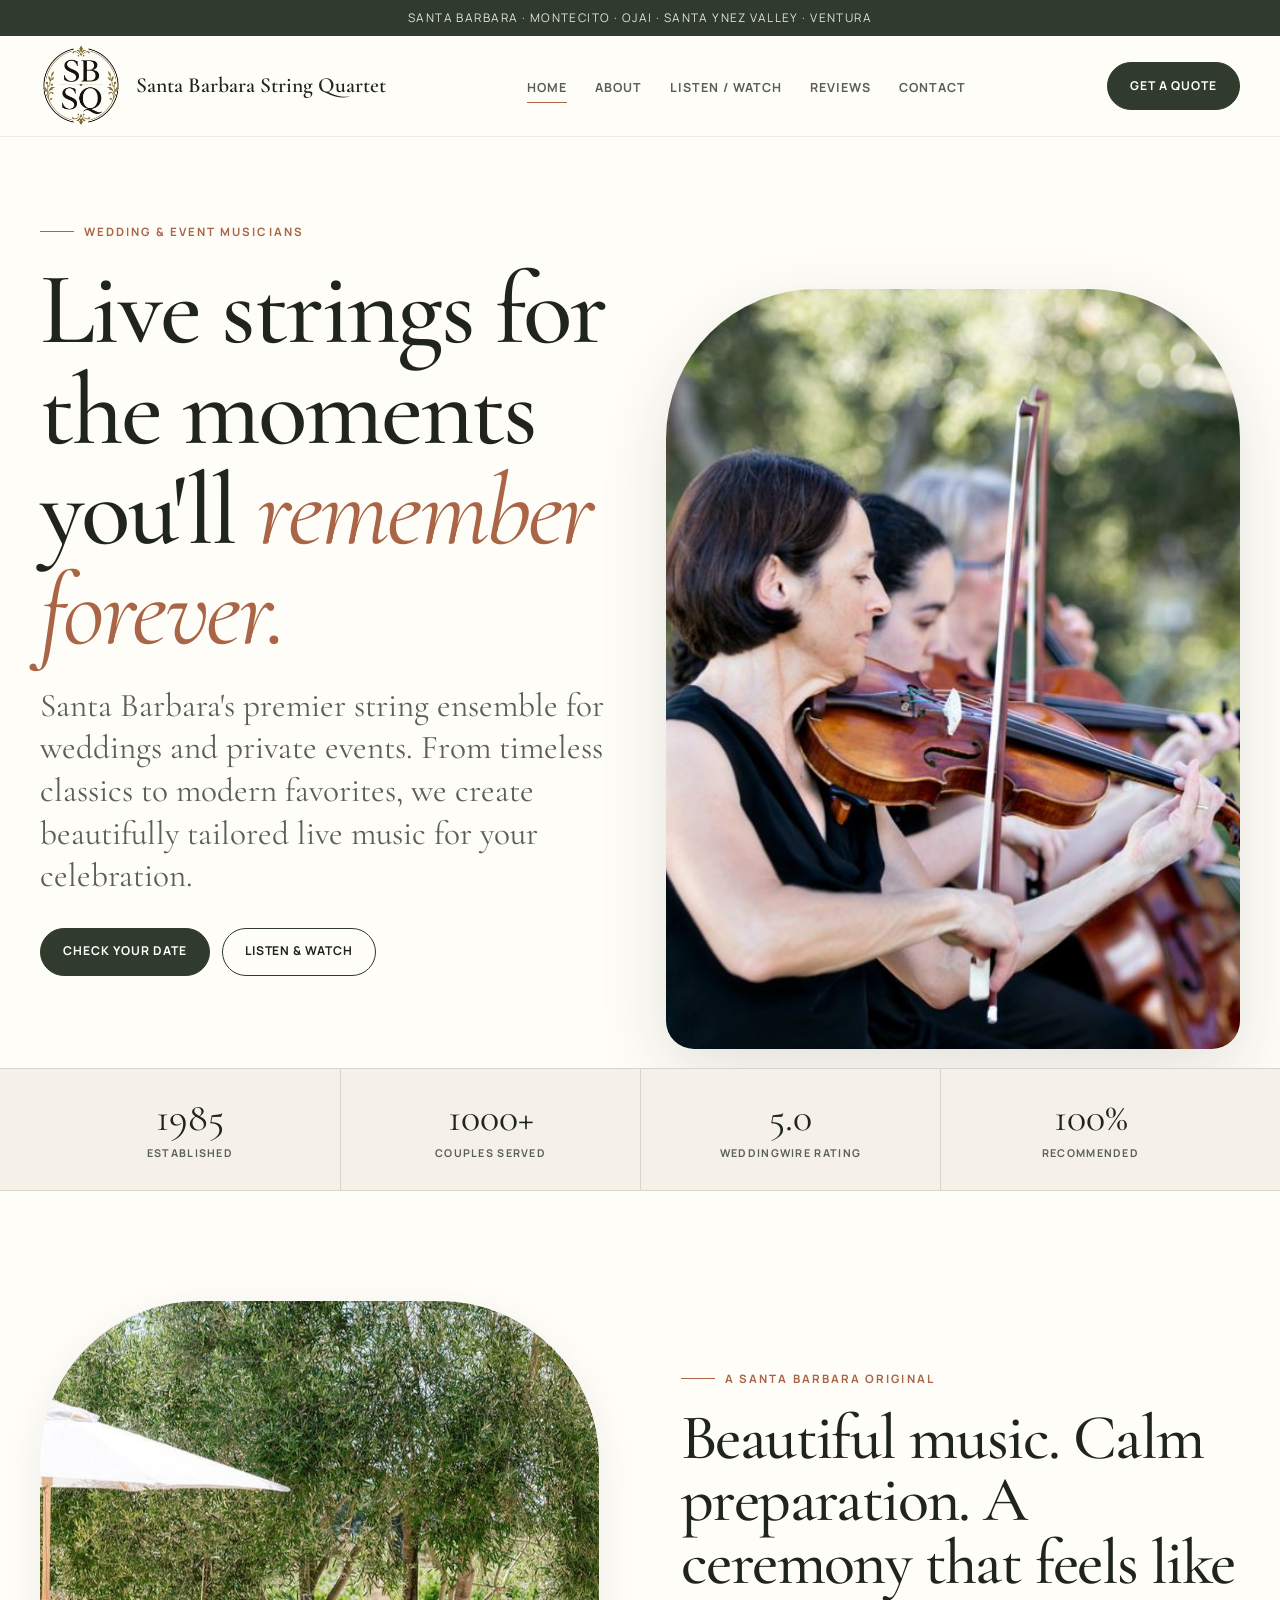
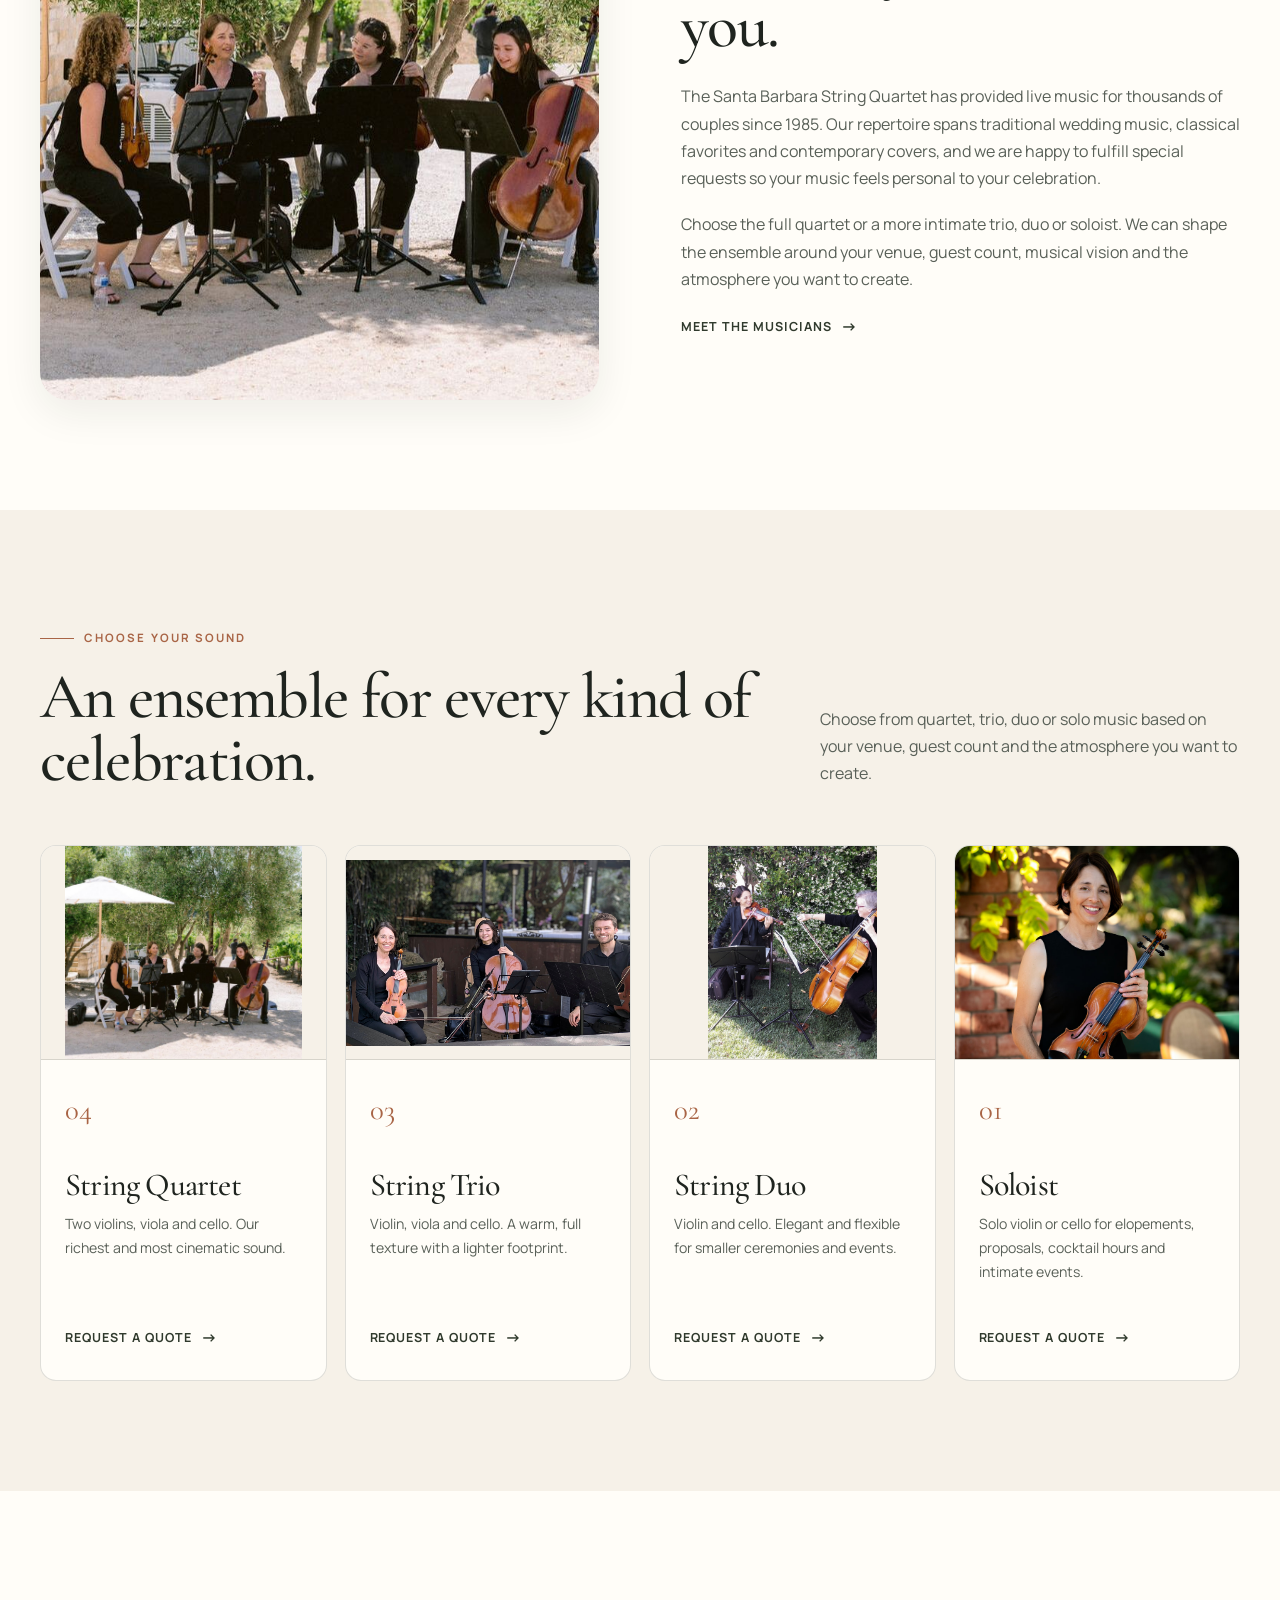
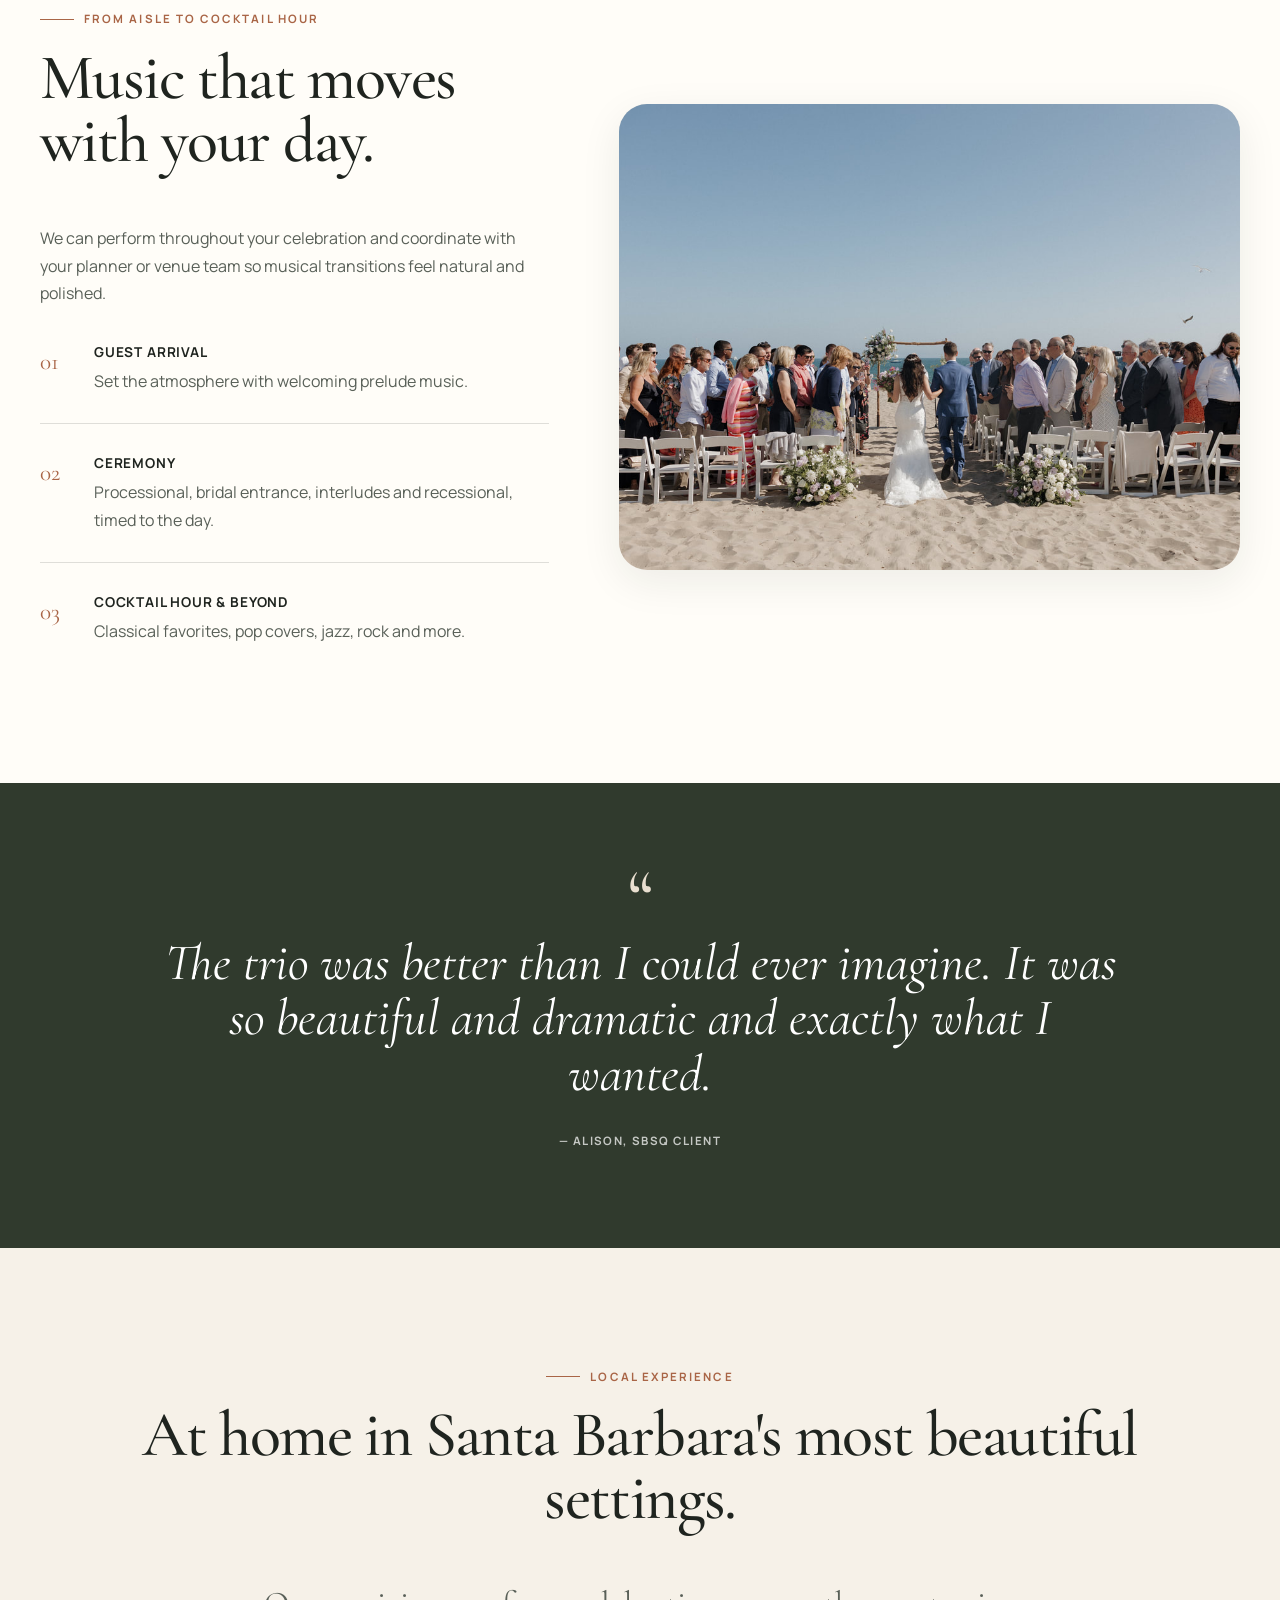
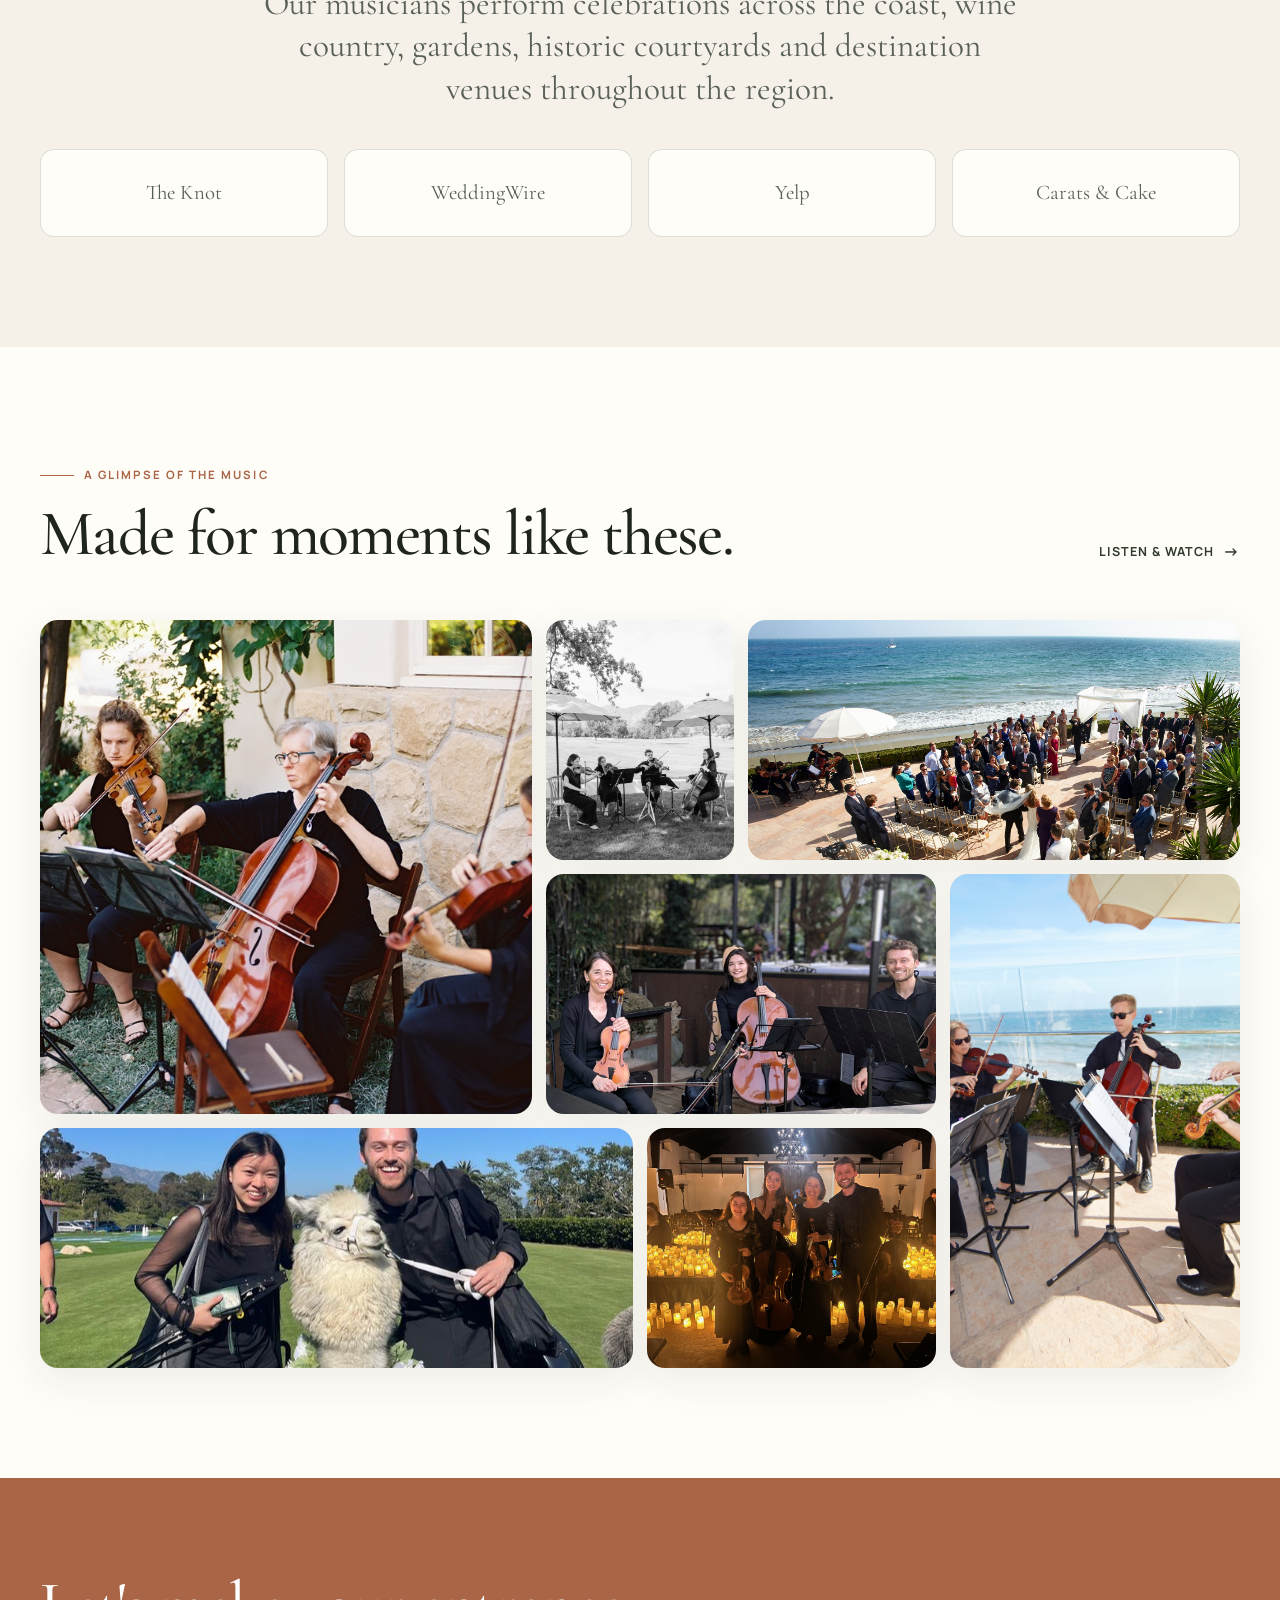
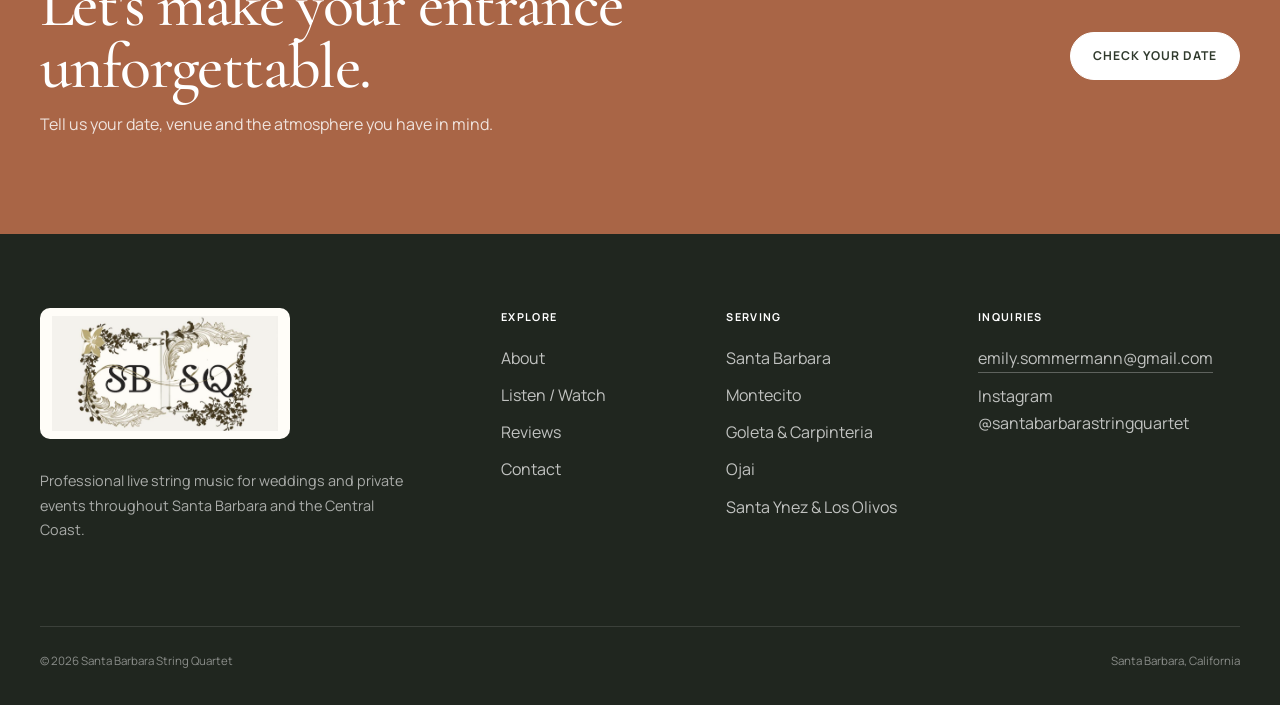
==== index.html @ acf43d0f "Update logo and footer text in index.html Updated logo image source and adjusted object position for" ====
<!doctype html>
<html lang="en">
<head>
  <meta charset="utf-8">
  <meta name="viewport" content="width=device-width, initial-scale=1">

  <title>Santa Barbara String Quartet | Wedding String Quartet & Live Music</title>

  <meta
    name="description"
    content="Elegant live string music for Santa Barbara weddings and private events. Quartet, trio, duo and solo musicians serving Santa Barbara, Montecito, Ojai and the Santa Ynez Valley."
  >

  <link
    rel="canonical"
    href="https://www.santabarbarastringquartet.com/"
  >

  <meta name="theme-color" content="#303a2d">

  <!-- Browser favicon -->
  <link
    rel="icon"
    type="image/png"
    sizes="32x32"
    href="assets/images/favicon-32x32.png"
  >
  <link
    rel="shortcut icon"
    type="image/png"
    href="assets/images/favicon-32x32.png"
  >

  <!-- Social-sharing metadata -->
  <meta property="og:type" content="website">
  <meta
    property="og:title"
    content="Santa Barbara String Quartet | Wedding String Quartet & Live Music"
  >
  <meta
    property="og:description"
    content="Elegant live string music for Santa Barbara weddings and private events. Quartet, trio, duo and solo musicians serving Santa Barbara, Montecito, Ojai and the Santa Ynez Valley."
  >
  <meta
    property="og:image"
    content="https://www.santabarbarastringquartet.com/assets/images/quartet-vineyard.jpg"
  >

  <!-- Fonts -->
  <link rel="preconnect" href="https://fonts.googleapis.com">
  <link rel="preconnect" href="https://fonts.gstatic.com" crossorigin>
  <link
    href="https://fonts.googleapis.com/css2?family=Cormorant+Garamond:ital,wght@0,400;0,500;0,600;1,400;1,500&family=Manrope:wght@400;500;600;700&display=swap"
    rel="stylesheet"
  >

  <link rel="stylesheet" href="style.css">

  <style>
    .ensemble-section > .container {
      display: block !important;
    }

    .ensemble-section .section-head,
    .ensemble-section .card-grid {
      width: 100%;
      min-width: 0;
    }

    .ensemble-section .card-grid {
      clear: both;
    }

    /* Larger, more dramatic homepage hero */
    .hero .hero-grid {
      grid-template-columns: minmax(0, 1fr) minmax(0, 1fr);
      gap: clamp(2rem, 4vw, 4.75rem);
      align-items: center;
    }

    .hero-media {
      width: 100%;
      min-width: 0;
    }

    .hero-photo-main {
      width: 100%;
      height: clamp(560px, 67vw, 760px);
      overflow: hidden;
    }

    .hero-photo-main img {
      width: 100%;
      height: 100%;
      display: block;
      object-fit: cover;
      object-position: 30% 50%;
    }

    @media (max-width: 900px) {
      .hero .hero-grid {
        grid-template-columns: 1fr;
        gap: 2.25rem;
      }

      .hero-photo-main {
        height: clamp(420px, 78vw, 620px);
      }
    }

    @media (max-width: 600px) {
      .hero-photo-main {
        height: 115vw;
        max-height: 560px;
      }
    }
  </style>
</head>

<body>
  <a class="skip-link" href="#main">Skip to content</a>

  <div class="announcement">
    <div class="container">
      Santa Barbara · Montecito · Ojai · Santa Ynez Valley · Ventura
    </div>
  </div>

<header class="site-header">
  <div class="container header-row">

    <a
      class="brand"
      href="index.html"
      aria-label="Santa Barbara String Quartet home"
    >
      <img
        class="brand-logo"
        src="assets/images/logo-circle.png"
        alt="Santa Barbara String Quartet"
      >
      <span class="brand-name">Santa Barbara String Quartet</span>
    </a>

    <input
      class="nav-toggle"
      type="checkbox"
      id="nav-toggle"
      aria-label="Toggle menu"
    >

    <label
      class="nav-toggle-label"
      for="nav-toggle"
      aria-hidden="true"
    >
      <span></span>
    </label>

    <nav class="site-nav" aria-label="Primary navigation">
      <ul>
        <li><a href="index.html" aria-current="page">Home</a></li>
        <li><a href="about.html">About</a></li>
        <li><a href="listenwatch.html">Listen / Watch</a></li>
        <li><a href="reviews.html">Reviews</a></li>
        <li><a href="contact.html">Contact</a></li>
      </ul>
    </nav>

    <a class="button header-cta" href="contact.html">
      Get a quote
    </a>

  </div>
</header>

  <main id="main">

    <!-- Hero -->
    <section class="hero">
      <div class="container hero-grid">

        <div class="hero-copy">
          <span class="eyebrow">Wedding &amp; event musicians</span>

          <h1>
            Live strings for the moments you'll
            <em>remember forever.</em>
          </h1>

          <p class="lede">
            Santa Barbara's premier string ensemble for weddings and private
            events. From timeless classics to modern favorites, we create
            beautifully tailored live music for your celebration.
          </p>

          <div class="button-row">
            <a class="button" href="contact.html">
              Check your date
            </a>

            <a class="button button--ghost" href="listenwatch.html">
              Listen &amp; watch
            </a>
          </div>
        </div>

        <div class="hero-media">
          <div class="hero-photo-main">
            <img
              src="assets/images/quartet-performance.jpg"
              alt="Santa Barbara String Quartet performing at a vineyard wedding"
            >
          </div>
        </div>

      </div>
    </section>

    <!-- Proof strip -->
    <section class="proof-strip">
      <div class="container proof-grid">

        <div class="proof-item">
          <span class="proof-number">1985</span>
          <span class="proof-label">Established</span>
        </div>

        <div class="proof-item">
          <span class="proof-number">1000+</span>
          <span class="proof-label">Couples served</span>
        </div>

        <div class="proof-item">
          <span class="proof-number">5.0</span>
          <span class="proof-label">Weddingwire rating</span>
        </div>

        <div class="proof-item">
          <span class="proof-number">100%</span>
          <span class="proof-label">Recommended</span>
        </div>

      </div>
    </section>

    <!-- Introduction -->
    <section class="section">
      <div class="container split">

        <div class="image-frame image-frame--arch">
          <img
            src="assets/images/quartet-vineyard.jpg"
            alt="Santa Barbara String Quartet performing outdoors"
            loading="lazy"
          >
        </div>

        <div class="story-copy">
          <span class="eyebrow">A Santa Barbara original</span>

          <h2>
            Beautiful music. Calm preparation. A ceremony that feels like you.
          </h2>

          <p class="section-copy">
            The Santa Barbara String Quartet has provided live music for
            thousands of couples since 1985. Our repertoire spans traditional
            wedding music, classical favorites and contemporary covers, and we
            are happy to fulfill special requests so your music feels personal
            to your celebration.
          </p>

          <p class="section-copy">
            Choose the full quartet or a more intimate trio, duo or soloist.
            We can shape the ensemble around your venue, guest count, musical
            vision and the atmosphere you want to create.
          </p>

          <a class="text-link" href="about.html">
            Meet the musicians
          </a>
        </div>

      </div>
    </section>

    <!-- Ensemble options -->
    <section class="section section--cream ensemble-section">
      <div class="container">

        <div class="section-head">
          <div>
            <span class="eyebrow">Choose your sound</span>

            <h2>
              An ensemble for every kind of celebration.
            </h2>
          </div>

          <p class="section-copy">
            Choose from quartet, trio, duo or solo music based on your venue,
            guest count and the atmosphere you want to create.
          </p>
        </div>

        <div class="card-grid">

          <article class="ensemble-card">
            <div class="ensemble-card-photo">
              <img
                src="assets/images/quartet-vineyard.jpg"
                alt="Santa Barbara String Quartet"
                loading="lazy"
              >
            </div>

            <div class="ensemble-card-body">
              <span class="number">04</span>
              <h3>String Quartet</h3>

              <p>
                Two violins, viola and cello. Our richest and most cinematic
                sound.
              </p>

              <a class="text-link" href="contact.html">
                Request a quote
              </a>
            </div>
          </article>

          <article class="ensemble-card">
            <div class="ensemble-card-photo">
              <img
                src="assets/images/trio-event.jpg"
                alt="Santa Barbara string trio"
                loading="lazy"
              >
            </div>

            <div class="ensemble-card-body">
              <span class="number">03</span>
              <h3>String Trio</h3>

              <p>
                Violin, viola and cello. A warm, full texture with a lighter
                footprint.
              </p>

              <a class="text-link" href="contact.html">
                Request a quote
              </a>
            </div>
          </article>

          <article class="ensemble-card">
            <div class="ensemble-card-photo">
              <img
                src="assets/images/duo-outdoors.png"
                alt="Santa Barbara string duo"
                loading="lazy"
              >
            </div>

            <div class="ensemble-card-body">
              <span class="number">02</span>
              <h3>String Duo</h3>

              <p>
                Violin and cello. Elegant and flexible for smaller ceremonies
                and events.
              </p>

              <a class="text-link" href="contact.html">
                Request a quote
              </a>
            </div>
          </article>

          <article class="ensemble-card">
            <div class="ensemble-card-photo ensemble-card-photo--solo">
              <img
                src="assets/images/emily-sommermann.jpg"
                alt="Emily Sommermann playing violin"
                loading="lazy"
              >
            </div>

            <div class="ensemble-card-body">
              <span class="number">01</span>
              <h3>Soloist</h3>

              <p>
                Solo violin or cello for elopements, proposals, cocktail hours
                and intimate events.
              </p>

              <a class="text-link" href="contact.html">
                Request a quote
              </a>
            </div>
          </article>

        </div>
      </div>
    </section>

    <!-- Event flow -->
    <section class="section">
      <div class="container event-flow">

        <div>
          <span class="eyebrow">From aisle to cocktail hour</span>

          <h2>Music that moves with your day.</h2>

          <p class="section-copy">
            We can perform throughout your celebration and coordinate with your
            planner or venue team so musical transitions feel natural and
            polished.
          </p>

          <ol class="timeline">
            <li>
              <strong>Guest arrival</strong>
              Set the atmosphere with welcoming prelude music.
            </li>

            <li>
              <strong>Ceremony</strong>
              Processional, bridal entrance, interludes and recessional, timed
              to the day.
            </li>

            <li>
              <strong>Cocktail hour &amp; beyond</strong>
              Classical favorites, pop covers, jazz, rock and more.
            </li>
          </ol>
        </div>

        <div class="image-frame image-frame--landscape">
          <img
            src="assets/images/cabrillo-wedding.jpg"
            alt="Santa Barbara beach wedding ceremony"
            loading="lazy"
          >
        </div>

      </div>
    </section>

    <!-- Testimonial -->
    <section class="quote-band">
      <div class="container quote-wrap">

        <div class="quote-mark">“</div>

        <blockquote>
          The trio was better than I could ever imagine. It was so beautiful
          and dramatic and exactly what I wanted.
        </blockquote>

        <cite>— Alison, SBSQ client</cite>

      </div>
    </section>

    <!-- Local experience -->
    <section class="section section--cream">
      <div class="container center">

        <span class="eyebrow">Local experience</span>

        <h2>
          At home in Santa Barbara's most beautiful settings.
        </h2>

        <p class="lede">
          Our musicians perform celebrations across the coast, wine country,
          gardens, historic courtyards and destination venues throughout the
          region.
        </p>

        <div class="featured-row">

          <a
            class="featured-link"
            href="https://www.theknot.com/marketplace/santa-barbara-string-quartet-santa-barbara-ca-893145"
            target="_blank"
            rel="noopener"
          >
            The Knot
          </a>

          <a
            class="featured-link"
            href="https://www.weddingwire.com/biz/santa-barbara-string-quartet-santa-barbara/e870e91f2d316631.html"
            target="_blank"
            rel="noopener"
          >
            WeddingWire
          </a>

          <a
            class="featured-link"
            href="https://www.yelp.com/biz/santa-barbara-string-quartet-santa-barbara"
            target="_blank"
            rel="noopener"
          >
            Yelp
          </a>

          <a
            class="featured-link"
            href="https://caratsandcake.com/vendor/santa-barbara-string-quartet"
            target="_blank"
            rel="noopener"
          >
            Carats &amp; Cake
          </a>

        </div>
      </div>
    </section>

    <!-- Gallery -->
    <section class="section">
      <div class="container">

        <div class="section-head">
          <div>
            <span class="eyebrow">A glimpse of the music</span>
            <h2>Made for moments like these.</h2>
          </div>

          <a class="text-link" href="listenwatch.html">
            Listen &amp; watch
          </a>
        </div>

        <div class="gallery-grid">

          <figure class="gallery-item gallery-item--1">
            <img
              src="assets/images/quartet-wedding.jpg"
              alt="Santa Barbara String Quartet performing at a wedding"
              loading="lazy"
            >
          </figure>

          <figure class="gallery-item gallery-item--2">
            <img
              src="assets/images/quartet-ojai.jpg"
              alt="Santa Barbara String Quartet performing in Ojai"
              loading="lazy"
            >
          </figure>

          <figure class="gallery-item gallery-item--3">
            <img
              src="assets/images/coral-casino-ocean.jpg"
              alt="Oceanfront wedding at the Coral Casino in Santa Barbara"
              loading="lazy"
            >
          </figure>

          <figure class="gallery-item gallery-item--4">
            <img
              src="assets/images/trio-event.jpg"
              alt="Santa Barbara string trio performing at an event"
              loading="lazy"
            >
          </figure>

          <figure class="gallery-item gallery-item--5">
            <img
              src="assets/images/coral-casino-quartet.jpg"
              alt="Santa Barbara String Quartet performing at the Coral Casino"
              loading="lazy"
            >
          </figure>

          <figure class="gallery-item gallery-item--6">
            <img
              src="assets/images/musicians-alpaca.jpg"
              alt="Santa Barbara String Quartet musicians"
              loading="lazy"
            >
          </figure>

          <figure class="gallery-item gallery-item--7">
            <img
              src="assets/images/candlelight-quartet.png"
              alt="Santa Barbara String Quartet after a candlelight concert"
              loading="lazy"
            >
          </figure>

        </div>
      </div>
    </section>

    <!-- Final call to action -->
    <section class="site-cta">
      <div class="container site-cta-inner">

        <div>
          <h2>Let's make your entrance unforgettable.</h2>

          <p>
            Tell us your date, venue and the atmosphere you have in mind.
          </p>
        </div>

        <a class="button button--light" href="contact.html">
          Check your date
        </a>

      </div>
    </section>

  </main>

  <footer class="site-footer">
    <div class="container">

      <div class="footer-grid">

        <div class="footer-brand">
          <a
            class="footer-logo-card"
            href="index.html"
            aria-label="Santa Barbara String Quartet home"
          >
            <img
              class="footer-logo-original"
              src="assets/images/logo-sbsq.png"
              alt="Santa Barbara String Quartet logo"
            >
          </a>

          <p>
            Professional live string music for weddings and private events throughout Santa Barbara and the Central
            Coast.
          </p>
        </div>

        <div>
          <div class="footer-title">Explore</div>

          <ul class="footer-list">
            <li><a href="about.html">About</a></li>
            <li><a href="listenwatch.html">Listen / Watch</a></li>
            <li><a href="reviews.html">Reviews</a></li>
            <li><a href="contact.html">Contact</a></li>
          </ul>
        </div>

        <div>
          <div class="footer-title">Serving</div>

          <ul class="footer-list">
            <li>Santa Barbara</li>
            <li>Montecito</li>
            <li>Goleta &amp; Carpinteria</li>
            <li>Ojai</li>
            <li>Santa Ynez &amp; Los Olivos</li>
          </ul>
        </div>

        <div>
          <div class="footer-title">Inquiries</div>

          <ul class="footer-list">
            <li>
              <a
                class="footer-email"
                href="mailto:emily.sommermann@gmail.com"
              >
                emily.sommermann@gmail.com
              </a>
            </li>

            <li>
              <a
                href="https://www.instagram.com/santabarbarastringquartet/"
                target="_blank"
                rel="noopener"
              >
                Instagram @santabarbarastringquartet
              </a>
            </li>
          </ul>
        </div>

      </div>

      <div class="footer-bottom">
        <span>© 2026 Santa Barbara String Quartet</span>
        <span>Santa Barbara, California</span>
      </div>

    </div>
  </footer>
</body>
</html>
---- style.css ----
:root {
  --paper: #fffdf8;
  --cream: #f6f1e8;
  --sand: #e9dfd0;
  --sage: #9aa38f;
  --olive: #4b5846;
  --olive-dark: #303a2d;
  --terracotta: #a96546;
  --ink: #1f241f;
  --ink-soft: #596058;
  --line: rgba(31, 36, 31, 0.14);
  --white: #ffffff;
  --shadow: 0 24px 70px rgba(28, 32, 27, 0.12);
  --shadow-soft: 0 12px 40px rgba(28, 32, 27, 0.08);
  --radius: 28px;
  --radius-sm: 16px;
  --container: 1200px;
  --serif: "Cormorant Garamond", Georgia, serif;
  --sans: "Manrope", system-ui, -apple-system, BlinkMacSystemFont, "Segoe UI", sans-serif;
}

*,
*::before,
*::after {
  box-sizing: border-box;
}

html {
  scroll-behavior: smooth;
  background: var(--paper);
}

body {
  margin: 0;
  background: var(--paper);
  color: var(--ink);
  font-family: var(--sans);
  font-size: 16px;
  line-height: 1.7;
  -webkit-font-smoothing: antialiased;
  text-rendering: optimizeLegibility;
}

img {
  display: block;
  max-width: 100%;
}

a {
  color: inherit;
  text-decoration: none;
}

button,
input,
select,
textarea {
  font: inherit;
}

button,
a {
  -webkit-tap-highlight-color: transparent;
}

::selection {
  background: var(--sand);
  color: var(--ink);
}

h1,
h2,
h3,
h4,
p,
ul,
ol,
blockquote,
figure {
  margin-top: 0;
}

h1,
h2,
h3,
h4 {
  font-family: var(--serif);
  font-weight: 500;
  line-height: 0.98;
  letter-spacing: -0.025em;
}

h1 {
  font-size: clamp(3.5rem, 8vw, 7.4rem);
}

h2 {
  font-size: clamp(2.7rem, 5vw, 5.2rem);
}

h3 {
  font-size: clamp(1.7rem, 2.5vw, 2.5rem);
}

p {
  margin-bottom: 1.2rem;
}

.container {
  width: min(calc(100% - 40px), var(--container));
  margin-inline: auto;
}

.container--narrow {
  width: min(calc(100% - 40px), 860px);
  margin-inline: auto;
}

.skip-link {
  position: fixed;
  left: 16px;
  top: 12px;
  z-index: 9999;
  transform: translateY(-160%);
  padding: 10px 14px;
  border-radius: 999px;
  background: var(--ink);
  color: white;
  font-size: 0.82rem;
  font-weight: 700;
}

.skip-link:focus {
  transform: translateY(0);
}

.eyebrow {
  display: inline-flex;
  align-items: center;
  gap: 10px;
  margin-bottom: 18px;
  color: var(--terracotta);
  font-size: 0.72rem;
  font-weight: 700;
  letter-spacing: 0.18em;
  text-transform: uppercase;
}

.eyebrow::before {
  content: "";
  width: 34px;
  height: 1px;
  background: currentColor;
}

.lede {
  max-width: 760px;
  color: var(--ink-soft);
  font-family: var(--serif);
  font-size: clamp(1.55rem, 2.6vw, 2.25rem);
  line-height: 1.28;
}

.section-copy {
  max-width: 660px;
  color: var(--ink-soft);
  font-size: 1rem;
}

.section {
  padding: 110px 0;
}

.section--cream {
  background: var(--cream);
}

.section--olive {
  background: var(--olive-dark);
  color: white;
}

.section-head {
  display: flex;
  justify-content: space-between;
  gap: 40px;
  align-items: end;
  margin-bottom: 54px;
}

.section-head h2 {
  max-width: 760px;
  margin-bottom: 0;
}

.section-head .section-copy {
  max-width: 420px;
  margin-bottom: 4px;
}

.center {
  text-align: center;
}

.center .lede,
.center .section-copy {
  margin-inline: auto;
}

/* ============================================================
   ANNOUNCEMENT + HEADER
   ============================================================ */

.announcement {
  background: var(--olive-dark);
  color: rgba(255, 255, 255, 0.86);
  font-size: 0.74rem;
  letter-spacing: 0.12em;
  text-transform: uppercase;
}

.announcement .container {
  display: flex;
  justify-content: center;
  padding: 8px 0;
  text-align: center;
}

.site-header {
  position: sticky;
  top: 0;
  z-index: 1000;
  border-bottom: 1px solid rgba(31, 36, 31, 0.08);
  background: rgba(255, 253, 248, 0.94);
  backdrop-filter: blur(16px);
  -webkit-backdrop-filter: blur(16px);
}

.header-row {
  min-height: 100px;
  display: grid;
  grid-template-columns: auto 1fr auto;
  align-items: center;
  gap: 28px;
}

.brand {
  display: inline-flex;
  align-items: center;
  gap: 14px;
  min-width: 0;
}

/* Transparent circular SBSQ logo. */
.brand-logo {
  display: block;
  width: 82px;
  height: 82px;
  object-fit: contain;
  object-position: center;
  flex-shrink: 0;
  background: transparent;
  border: 0;
  border-radius: 50%;
  box-shadow: none;
}

.brand-name {
  font-family: var(--serif);
  font-size: 1.35rem;
  font-weight: 600;
  line-height: 1;
  white-space: nowrap;
}

.site-nav {
  justify-self: center;
}

.site-nav ul {
  display: flex;
  align-items: center;
  gap: 28px;
  margin: 0;
  padding: 0;
  list-style: none;
}

.site-nav a {
  position: relative;
  color: var(--ink-soft);
  font-size: 0.78rem;
  font-weight: 700;
  letter-spacing: 0.08em;
  text-transform: uppercase;
}

.site-nav a::after {
  content: "";
  position: absolute;
  left: 0;
  bottom: -7px;
  width: 100%;
  height: 1px;
  background: var(--terracotta);
  transform: scaleX(0);
  transform-origin: right;
  transition: transform 0.25s ease;
}

.site-nav a:hover::after,
.site-nav a:focus-visible::after,
.site-nav a[aria-current="page"]::after {
  transform: scaleX(1);
  transform-origin: left;
}

.header-cta {
  justify-self: end;
}

.nav-toggle {
  position: absolute;
  opacity: 0;
  pointer-events: none;
}

.nav-toggle-label {
  display: none;
}

/* ============================================================
   BUTTONS + LINKS
   ============================================================ */

.button {
  display: inline-flex;
  align-items: center;
  justify-content: center;
  gap: 10px;
  min-height: 48px;
  padding: 12px 22px;
  border: 1px solid var(--olive-dark);
  border-radius: 999px;
  background: var(--olive-dark);
  color: white;
  font-size: 0.76rem;
  font-weight: 700;
  letter-spacing: 0.08em;
  text-transform: uppercase;
  transition:
    transform 0.2s ease,
    background 0.2s ease,
    color 0.2s ease,
    border-color 0.2s ease;
}

.button:hover,
.button:focus-visible {
  transform: translateY(-2px);
  background: var(--terracotta);
  border-color: var(--terracotta);
}

.button--ghost {
  background: transparent;
  color: var(--ink);
}

.button--ghost:hover,
.button--ghost:focus-visible {
  color: white;
}

.button--light {
  background: white;
  color: var(--olive-dark);
  border-color: white;
}

.button--light:hover,
.button--light:focus-visible {
  color: white;
}

.button-row {
  display: flex;
  flex-wrap: wrap;
  gap: 12px;
  margin-top: 30px;
}

.text-link {
  display: inline-flex;
  align-items: center;
  gap: 9px;
  color: var(--olive-dark);
  font-size: 0.78rem;
  font-weight: 700;
  letter-spacing: 0.08em;
  text-transform: uppercase;
}

.text-link::after {
  content: "→";
  font-size: 1rem;
  transition: transform 0.2s ease;
}

.text-link:hover::after {
  transform: translateX(4px);
}

/* ============================================================
   IMAGE FIT HELPERS
   ============================================================ */

.fit-cover {
  width: 100%;
  height: 100%;
  object-fit: cover;
  object-position: center;
}

.fit-contain {
  width: 100%;
  height: 100%;
  object-fit: contain !important;
  object-position: center !important;
}

.image-contain-bg {
  background: var(--paper);
}

/* ============================================================
   HOME HERO
   ============================================================ */

.hero {
  overflow: hidden;
  padding: 76px 0 92px;
}

.hero-grid {
  display: grid;
  grid-template-columns: minmax(0, 0.92fr) minmax(0, 1.08fr);
  gap: 64px;
  align-items: center;
}

.hero-copy h1 {
  max-width: 760px;
  margin-bottom: 24px;
}

.hero-copy h1 em {
  color: var(--terracotta);
  font-weight: 400;
}

.hero-copy .lede {
  max-width: 610px;
  margin-bottom: 0;
}

.hero-proof {
  display: flex;
  flex-wrap: wrap;
  gap: 18px 26px;
  margin-top: 28px;
  color: var(--ink-soft);
  font-size: 0.78rem;
  font-weight: 700;
  letter-spacing: 0.06em;
  text-transform: uppercase;
}

.hero-proof span {
  display: inline-flex;
  align-items: center;
  gap: 8px;
}

.hero-proof span::before {
  content: "•";
  color: var(--terracotta);
}

.hero-media {
  position: relative;
  min-height: 610px;
}

/* Single large group photo: no inset image. */
.hero-photo-main {
  position: absolute;
  inset: 0;
  overflow: hidden;
  border-radius: 150px 150px 28px 28px;
  background: var(--cream);
  box-shadow: var(--shadow);
}

.hero-photo-main img {
  width: 100%;
  height: 100%;
  object-fit: contain;
  object-position: center;
}

/* ============================================================
   PROOF STRIP
   ============================================================ */

.proof-strip {
  border-top: 1px solid var(--line);
  border-bottom: 1px solid var(--line);
  background: var(--cream);
}

.proof-grid {
  display: grid;
  grid-template-columns: repeat(4, 1fr);
}

.proof-item {
  padding: 28px 20px;
  text-align: center;
}

.proof-item + .proof-item {
  border-left: 1px solid var(--line);
}

.proof-number {
  display: block;
  font-family: var(--serif);
  font-size: 2.5rem;
  line-height: 1;
}

.proof-label {
  display: block;
  margin-top: 7px;
  color: var(--ink-soft);
  font-size: 0.67rem;
  font-weight: 700;
  letter-spacing: 0.12em;
  text-transform: uppercase;
}

/* ============================================================
   SPLIT / IMAGE FRAMES
   ============================================================ */

.split {
  display: grid;
  grid-template-columns: minmax(0, 1fr) minmax(0, 1fr);
  gap: 82px;
  align-items: center;
}

.image-frame {
  overflow: hidden;
  border-radius: var(--radius);
  background: var(--cream);
  box-shadow: var(--shadow-soft);
}

.image-frame img {
  width: 100%;
  height: 100%;
  object-fit: cover;
  object-position: center;
}

.image-frame--portrait {
  aspect-ratio: 4 / 5;
}

.image-frame--landscape {
  aspect-ratio: 4 / 3;
}

.image-frame--arch {
  aspect-ratio: 4 / 5;
  border-radius: 160px 160px var(--radius) var(--radius);
}

.story-copy h2 {
  margin-bottom: 26px;
}

/* ============================================================
   ENSEMBLE CARDS WITH PHOTOS
   ============================================================ */

.ensemble-section > .container {
  display: block !important;
}

.ensemble-section .section-head,
.ensemble-section .card-grid {
  width: 100%;
  min-width: 0;
}

.ensemble-section .card-grid {
  clear: both;
}

.card-grid {
  display: grid;
  grid-template-columns: repeat(4, minmax(0, 1fr));
  gap: 18px;
}

.ensemble-card {
  overflow: hidden;
  border: 1px solid var(--line);
  border-radius: var(--radius-sm);
  background: var(--paper);
  transition:
    transform 0.25s ease,
    box-shadow 0.25s ease,
    border-color 0.25s ease;
}

.ensemble-card:hover {
  transform: translateY(-5px);
  border-color: rgba(169, 101, 70, 0.45);
  box-shadow: var(--shadow-soft);
}

.ensemble-card-photo {
  width: 100%;
  aspect-ratio: 4 / 3;
  overflow: hidden;
  background: var(--cream);
  border-bottom: 1px solid var(--line);
}

.ensemble-card-photo img {
  width: 100%;
  height: 100%;
  object-fit: contain;
  object-position: center;
}

.ensemble-card-photo--solo img {
  object-fit: cover;
  object-position: center 25%;
}

.ensemble-card-body {
  padding: 26px 24px 28px;
}

.ensemble-card .number {
  display: block;
  margin-bottom: 34px;
  color: var(--terracotta);
  font-family: var(--serif);
  font-size: 1.8rem;
}

.ensemble-card h3 {
  margin-bottom: 12px;
}

.ensemble-card p {
  min-height: 92px;
  color: var(--ink-soft);
  font-size: 0.88rem;
}

/* ============================================================
   EVENT FLOW
   ============================================================ */

.event-flow {
  display: grid;
  grid-template-columns: 0.9fr 1.1fr;
  gap: 70px;
  align-items: center;
}

.timeline {
  margin: 34px 0 0;
  padding: 0;
  list-style: none;
  counter-reset: flow;
}

.timeline li {
  position: relative;
  padding: 0 0 28px 54px;
  color: var(--ink-soft);
}

.timeline li::before {
  counter-increment: flow;
  content: counter(flow, decimal-leading-zero);
  position: absolute;
  left: 0;
  top: 2px;
  color: var(--terracotta);
  font-family: var(--serif);
  font-size: 1.45rem;
}

.timeline li + li {
  border-top: 1px solid var(--line);
  padding-top: 28px;
}

.timeline li + li::before {
  top: 30px;
}

.timeline strong {
  display: block;
  margin-bottom: 4px;
  color: var(--ink);
  font-size: 0.85rem;
  letter-spacing: 0.06em;
  text-transform: uppercase;
}

/* ============================================================
   QUOTES
   ============================================================ */

.quote-band {
  padding: 95px 0;
  background: var(--olive-dark);
  color: white;
}

.quote-wrap {
  max-width: 970px;
  margin: 0 auto;
  text-align: center;
}

.quote-mark {
  color: var(--sand);
  font-family: var(--serif);
  font-size: 5rem;
  line-height: 0.5;
}

.quote-wrap blockquote {
  margin: 18px auto 24px;
  font-family: var(--serif);
  font-size: clamp(2rem, 4vw, 4rem);
  font-style: italic;
  line-height: 1.08;
}

.quote-wrap cite {
  color: rgba(255, 255, 255, 0.72);
  font-size: 0.72rem;
  font-style: normal;
  font-weight: 700;
  letter-spacing: 0.12em;
  text-transform: uppercase;
}

/* ============================================================
   VENUES + EXTERNAL LINKS
   ============================================================ */

.venue-cloud {
  display: flex;
  flex-wrap: wrap;
  justify-content: center;
  gap: 12px;
}

.venue-pill {
  padding: 10px 16px;
  border: 1px solid var(--line);
  border-radius: 999px;
  background: var(--paper);
  color: var(--ink-soft);
  font-size: 0.76rem;
  font-weight: 600;
}

.featured-row,
.review-links {
  display: grid;
  grid-template-columns: repeat(4, 1fr);
  gap: 16px;
  margin-top: 38px;
}

.featured-link,
.review-link {
  display: grid;
  place-items: center;
  min-height: 88px;
  padding: 18px;
  border: 1px solid var(--line);
  border-radius: 14px;
  background: var(--paper);
  color: var(--ink-soft);
  font-family: var(--serif);
  font-size: 1.3rem;
}

.featured-link:hover,
.review-link:hover {
  border-color: var(--terracotta);
  background: var(--cream);
}

/* ============================================================
   HOMEPAGE GALLERY — FILLED SCRAPBOOK LAYOUT
   ============================================================ */

.gallery-grid {
  display: grid;
  grid-template-columns: repeat(12, minmax(0, 1fr));
  grid-template-rows: 240px 240px 240px;
  gap: 14px;
}

/* Base tile */
.gallery-item {
  position: relative;
  overflow: hidden;
  margin: 0;
  min-width: 0;
  min-height: 0;
  border-radius: 18px;
  background: var(--cream);
  box-shadow: var(--shadow-soft);
}

/*
  Desktop scrapbook arrangement.

  ROW 1–2:
  large wedding image | Ojai | wide Coral Casino ocean

  ROW 2:
  large wedding image | trio | Coral Casino quartet

  ROW 3:
  alpaca image | candlelight image | Coral Casino quartet
*/

.gallery-grid .gallery-item--1 {
  grid-column: 1 / 6;
  grid-row: 1 / 3;
}

.gallery-grid .gallery-item--2 {
  grid-column: 6 / 8;
  grid-row: 1;
}

.gallery-grid .gallery-item--3 {
  grid-column: 8 / 13;
  grid-row: 1;
}

.gallery-grid .gallery-item--4 {
  grid-column: 6 / 10;
  grid-row: 2;
}

.gallery-grid .gallery-item--5 {
  grid-column: 10 / 13;
  grid-row: 2 / 4;
}

.gallery-grid .gallery-item--6 {
  grid-column: 1 / 7;
  grid-row: 3;
}

.gallery-grid .gallery-item--7 {
  grid-column: 7 / 10;
  grid-row: 3;
}

/* Fill every tile — no cream letterboxing */
.gallery-item img {
  width: 100%;
  height: 100%;
  display: block;
  object-fit: cover;
  object-position: center;
  transition: transform 0.6s ease;
}

/*
  Fine-tune people-heavy photos so faces/instruments stay
  comfortably within the crop.
*/
.gallery-item--1 img {
  object-position: center 48%;
}

.gallery-item--2 img {
  object-position: center;
}

.gallery-item--3 img {
  object-position: center;
}

.gallery-item--4 img {
  object-position: center 45%;
}

.gallery-item--5 img {
  object-position: center;
}

.gallery-item--6 img {
  object-position: center 45%;
}

.gallery-item--7 img {
  object-position: center;
}

.gallery-item:hover img {
  transform: scale(1.02);
}


/* ============================================================
   TABLET GALLERY
   ============================================================ */

@media (max-width: 820px) {
  .gallery-grid {
    grid-template-columns: repeat(2, minmax(0, 1fr));
    grid-template-rows: 330px 250px 280px 280px;
    gap: 12px;
  }

  .gallery-grid .gallery-item--1 {
    grid-column: 1 / -1;
    grid-row: 1;
  }

  .gallery-grid .gallery-item--2 {
    grid-column: 1;
    grid-row: 2;
  }

  .gallery-grid .gallery-item--3 {
    grid-column: 2;
    grid-row: 2;
  }

  .gallery-grid .gallery-item--4 {
    grid-column: 1;
    grid-row: 3;
  }

  .gallery-grid .gallery-item--5 {
    grid-column: 2;
    grid-row: 3 / 5;
  }

  .gallery-grid .gallery-item--6 {
    grid-column: 1;
    grid-row: 4;
  }

  .gallery-grid .gallery-item--7 {
    grid-column: 1 / -1;
    grid-row: 5;
    min-height: 280px;
  }
}


/* ============================================================
   PHONE GALLERY
   ============================================================ */

@media (max-width: 580px) {
  .gallery-grid {
    display: grid;
    grid-template-columns: 1fr;
    grid-template-rows: none;
    gap: 12px;
  }

  .gallery-grid .gallery-item--1,
  .gallery-grid .gallery-item--2,
  .gallery-grid .gallery-item--3,
  .gallery-grid .gallery-item--4,
  .gallery-grid .gallery-item--5,
  .gallery-grid .gallery-item--6,
  .gallery-grid .gallery-item--7 {
    grid-column: 1;
    grid-row: auto;
    width: 100%;
    aspect-ratio: 4 / 3;
  }

  /* A little extra height for the larger ensemble photographs */
  .gallery-grid .gallery-item--1,
  .gallery-grid .gallery-item--5 {
    aspect-ratio: 5 / 4;
  }
}
/* ============================================================
   INTERIOR PAGE HERO
   ============================================================ */

.page-hero {
  padding: 88px 0 76px;
}

.page-hero-grid {
  display: grid;
  grid-template-columns: minmax(0, 1fr) minmax(0, 0.9fr);
  gap: 68px;
  align-items: center;
}

.page-hero h1 {
  margin-bottom: 24px;
}

.page-hero h1 em {
  color: var(--terracotta);
  font-weight: 400;
}

.page-hero-media {
  position: relative;
  min-height: 520px;
}

.page-hero-media .image-frame {
  position: absolute;
  inset: 0 0 0 45px;
}

.page-hero-media .mini-image {
  position: absolute;
  left: 0;
  bottom: -20px;
  width: 40%;
  aspect-ratio: 1;
  overflow: hidden;
  border: 8px solid var(--paper);
  border-radius: 50%;
  background: var(--cream);
  box-shadow: var(--shadow-soft);
}

.page-hero-media .mini-image img {
  width: 100%;
  height: 100%;
  object-fit: cover;
  object-position: center;
}

.page-hero-media--single .image-frame {
  inset: 0;
}

.page-hero-media--single .image-frame img {
  object-fit: contain;
  object-position: center;
}

.page-hero-media--reviews .image-frame img,
.page-hero-media--reviews .mini-image img {
  object-fit: contain;
  object-position: center;
}

.page-hero-media--reviews .mini-image {
  border-radius: 20px;
}

/* ============================================================
   MUSICIAN BIOS
   ============================================================ */

.bio-list {
  display: grid;
  gap: 90px;
}

.bio-card {
  display: grid;
  grid-template-columns: minmax(0, 0.78fr) minmax(0, 1.22fr);
  gap: 62px;
  align-items: center;
}

.bio-photo {
  width: min(100%, 430px);
  aspect-ratio: 4 / 5;
  justify-self: center;
  overflow: hidden;
  border-radius: var(--radius);
  background: var(--cream);
  box-shadow: var(--shadow-soft);
}

.bio-photo img {
  width: 100%;
  height: 100%;
  object-fit: cover;
  object-position: center;
}

.bio-photo--anna img,
.bio-photo--jackie img {
  object-fit: contain;
  object-position: center;
  padding: 4px;
  background: var(--paper);
}

.bio-card:nth-child(even) .bio-photo {
  order: 2;
}

.bio-card:nth-child(even) .bio-copy {
  order: 1;
}

.bio-role {
  margin-bottom: 10px;
  color: var(--terracotta);
  font-size: 0.72rem;
  font-weight: 700;
  letter-spacing: 0.12em;
  text-transform: uppercase;
}

.bio-copy h2 {
  margin-bottom: 24px;
  font-size: clamp(2.8rem, 5vw, 4.7rem);
}

.bio-copy p {
  color: var(--ink-soft);
}

/* ============================================================
   LISTEN / WATCH
   ============================================================ */

.video-list {
  display: grid;
  grid-template-columns: repeat(2, minmax(0, 1fr));
  gap: 34px 28px;
}

.video-entry {
  min-width: 0;
  overflow: hidden;
  border: 1px solid var(--line);
  border-radius: var(--radius);
  background: var(--paper);
  box-shadow: 0 8px 28px rgba(28, 32, 27, 0.05);
  transition:
    transform 0.25s ease,
    box-shadow 0.25s ease,
    border-color 0.25s ease;
}

.video-entry:hover {
  transform: translateY(-4px);
  border-color: rgba(169, 101, 70, 0.38);
  box-shadow: var(--shadow-soft);
}

.video-embed {
  position: relative;
  width: 100%;
  overflow: hidden;
  aspect-ratio: 16 / 9;
  background: #111;
  border-bottom: 1px solid var(--line);
}

.video-embed iframe {
  position: absolute;
  inset: 0;
  display: block;
  width: 100%;
  height: 100%;
  border: 0;
}

.video-meta {
  min-height: 132px;
  padding: 22px 24px 25px;
}

.video-meta h3 {
  margin: 0;
  font-size: clamp(1.7rem, 2.6vw, 2.25rem);
  line-height: 1.05;
}

.video-composer {
  margin-bottom: 9px;
  color: var(--terracotta);
  font-size: 0.72rem;
  font-weight: 700;
  letter-spacing: 0.12em;
  line-height: 1.4;
  text-transform: uppercase;
}

@media (max-width: 700px) {
  .video-list {
    grid-template-columns: 1fr;
    gap: 28px;
  }

  .video-meta {
    min-height: 0;
    padding: 19px 20px 22px;
  }

  .video-meta h3 {
    font-size: 1.8rem;
  }
}

/* ============================================================
   REVIEWS
   ============================================================ */

.rating-bar {
  display: grid;
  grid-template-columns: repeat(3, 1fr);
  gap: 14px;
  margin-top: 30px;
}

.rating-chip {
  padding: 20px;
  border: 1px solid var(--line);
  border-radius: 16px;
  background: white;
}

.rating-chip strong {
  display: block;
  font-family: var(--serif);
  font-size: 2rem;
  line-height: 1;
}

.rating-chip span {
  display: block;
  margin-top: 7px;
  color: var(--ink-soft);
  font-size: 0.68rem;
  font-weight: 700;
  letter-spacing: 0.1em;
  text-transform: uppercase;
}

.review-grid {
  display: grid;
  grid-template-columns: repeat(3, minmax(0, 1fr));
  gap: 20px;
}

.review-card {
  position: relative;
  min-height: 390px;
  padding: 34px;
  border: 1px solid var(--line);
  border-radius: var(--radius);
  background: var(--paper);
}

.review-stars {
  color: var(--terracotta);
  letter-spacing: 0.12em;
}

.review-card blockquote {
  margin: 26px 0 70px;
  font-family: var(--serif);
  font-size: 1.55rem;
  font-style: italic;
  line-height: 1.35;
}

.review-card cite {
  position: absolute;
  left: 34px;
  bottom: 32px;
  font-size: 0.72rem;
  font-style: normal;
  font-weight: 700;
  letter-spacing: 0.1em;
  text-transform: uppercase;
}

/* ============================================================
   CONTACT
   ============================================================ */

.contact-layout {
  display: grid;
  grid-template-columns: minmax(0, 0.8fr) minmax(0, 1.2fr);
  gap: 66px;
  align-items: start;
}

.contact-side {
  position: sticky;
  top: 145px;
}

.contact-side h2 {
  margin-bottom: 24px;
}

.contact-details {
  margin: 30px 0 0;
  padding: 0;
  list-style: none;
}

.contact-details li {
  padding: 18px 0;
  border-top: 1px solid var(--line);
  color: var(--ink-soft);
}

.contact-details strong {
  display: block;
  margin-bottom: 4px;
  color: var(--ink);
  font-size: 0.72rem;
  font-weight: 700;
  letter-spacing: 0.1em;
  text-transform: uppercase;
}

.contact-card {
  padding: 42px;
  border: 1px solid var(--line);
  border-radius: var(--radius);
  background: white;
  box-shadow: var(--shadow-soft);
}

.contact-card h3 {
  margin-bottom: 8px;
}

.form-intro {
  margin-bottom: 28px;
  color: var(--ink-soft);
  font-size: 0.9rem;
}

.form-grid {
  display: grid;
  grid-template-columns: repeat(2, minmax(0, 1fr));
  gap: 18px;
}

.form-field {
  display: grid;
  gap: 8px;
}

.form-field--full {
  grid-column: 1 / -1;
}

.form-field label,
.form-field legend {
  color: var(--ink);
  font-size: 0.72rem;
  font-weight: 700;
  letter-spacing: 0.08em;
  text-transform: uppercase;
}

.form-field input,
.form-field textarea {
  width: 100%;
  border: 1px solid rgba(31, 36, 31, 0.18);
  border-radius: 12px;
  background: var(--paper);
  color: var(--ink);
  outline: none;
}

.form-field input {
  min-height: 52px;
  padding: 0 14px;
}

.form-field textarea {
  min-height: 150px;
  padding: 14px;
  resize: vertical;
}

.checkbox-grid {
  display: grid;
  grid-template-columns: repeat(2, minmax(0, 1fr));
  gap: 10px;
}

.check-option {
  display: flex;
  align-items: center;
  gap: 9px;
  min-height: 44px;
  padding: 9px 11px;
  border: 1px solid var(--line);
  border-radius: 10px;
  color: var(--ink-soft);
  font-size: 0.82rem;
}

.check-option input {
  width: auto;
  min-height: auto;
  accent-color: var(--olive-dark);
}

.honeypot {
  position: absolute !important;
  left: -9999px !important;
}

/* ============================================================
   FINAL CTA
   ============================================================ */

.site-cta {
  padding: 96px 0;
  background: var(--terracotta);
  color: white;
}

.site-cta-inner {
  display: grid;
  grid-template-columns: minmax(0, 1fr) auto;
  gap: 40px;
  align-items: center;
}

.site-cta h2 {
  max-width: 800px;
  margin-bottom: 12px;
}

.site-cta p {
  max-width: 640px;
  margin-bottom: 0;
  color: rgba(255, 255, 255, 0.82);
}

/* ============================================================
   FOOTER
   ============================================================ */

.site-footer {
  padding: 74px 0 34px;
  background: #20261f;
  color: rgba(255, 255, 255, 0.72);
}

.footer-grid {
  display: grid;
  grid-template-columns: 1.6fr 0.7fr 0.8fr 1fr;
  gap: 42px;
}

.footer-logo-card {
  display: inline-block;
  width: min(100%, 250px);
  padding: 8px 12px;
  border-radius: 10px;
  background: var(--paper);
}

.footer-logo-original {
  width: 100%;
  height: auto;
  mix-blend-mode: multiply;
}

.footer-brand p {
  max-width: 380px;
  margin-top: 22px;
  color: rgba(255, 255, 255, 0.62);
  font-size: 0.9rem;
}

.footer-title {
  margin-bottom: 18px;
  color: white;
  font-family: var(--sans);
  font-size: 0.68rem;
  font-weight: 700;
  letter-spacing: 0.12em;
  text-transform: uppercase;
}

.footer-list {
  margin: 0;
  padding: 0;
  list-style: none;
}

.footer-list li + li {
  margin-top: 10px;
}

.footer-list a:hover {
  color: white;
}

.footer-email {
  display: inline-block;
  border-bottom: 1px solid rgba(255, 255, 255, 0.28);
}

.footer-bottom {
  display: flex;
  justify-content: space-between;
  gap: 20px;
  margin-top: 64px;
  padding-top: 24px;
  border-top: 1px solid rgba(255, 255, 255, 0.12);
  color: rgba(255, 255, 255, 0.48);
  font-size: 0.72rem;
}
/* ============================================================
   RESPONSIVE
   ============================================================ */

@media (max-width: 1080px) {
  .brand-logo {
    width: 82px;
    height: 74px;
  }

  .brand-name {
    display: none;
  }

  .site-nav ul {
    gap: 20px;
  }

  .hero-grid,
  .page-hero-grid,
  .split,
  .event-flow,
  .contact-layout {
    gap: 48px;
  }

  .card-grid {
    grid-template-columns: repeat(2, minmax(0, 1fr));
  }

  .review-grid {
    grid-template-columns: 1fr 1fr;
  }

  .review-card:last-child {
    grid-column: 1 / -1;
  }

  .footer-grid {
    grid-template-columns: 1.4fr 1fr 1fr;
  }

  .footer-grid > :last-child {
    grid-column: 2 / -1;
  }
}

@media (max-width: 820px) {
  .section {
    padding: 82px 0;
  }
/* ============================================================
   MOBILE STICKY HEADER
   Logo + brand name + Get a quote + hamburger
   ============================================================ */

@media (max-width: 820px) {
  .header-row {
    min-height: 74px;
    grid-template-columns: minmax(0, 1fr) auto auto;
    grid-template-rows: auto auto;
    align-items: center;
    gap: 8px;
  }

  /* Brand occupies the flexible left side */
  .brand {
    grid-column: 1;
    grid-row: 1;
    display: flex;
    align-items: center;
    gap: 8px;
    min-width: 0;
  }

  /* Smaller logo leaves room for the full ensemble name */
  .brand-logo {
    width: 48px !important;
    height: 48px !important;
    flex: 0 0 48px;
    object-fit: contain;
    object-position: center;
  }

  /* Override desktop/tablet rule that previously hid the name */
  .brand-name {
    display: block !important;
    visibility: visible !important;
    opacity: 1 !important;

    min-width: 0;
    max-width: 150px;

    font-family: var(--serif);
    font-size: 0.92rem;
    font-weight: 600;
    line-height: 0.95;
    letter-spacing: -0.015em;

    white-space: normal;
  }

  /* Keep CTA directly in the sticky bar */
  .header-cta {
    display: inline-flex !important;
    grid-column: 2;
    grid-row: 1;
    justify-self: end;

    min-height: 39px;
    padding: 8px 12px;

    font-size: 0.62rem;
    line-height: 1;
    letter-spacing: 0.055em;
    white-space: nowrap;
  }

  /* Hamburger occupies the far right */
  .nav-toggle-label {
    grid-column: 3;
    grid-row: 1;
    justify-self: end;

    display: grid;
    width: 38px;
    height: 38px;
    place-content: center;
    gap: 5px;
    cursor: pointer;
  }

  .nav-toggle-label span,
  .nav-toggle-label::before,
  .nav-toggle-label::after {
    content: "";
    display: block;
    width: 21px;
    height: 1px;
    background: var(--ink);
  }

  /* Dropdown menu opens beneath the whole sticky-header row */
  .site-nav {
    display: none;
    grid-column: 1 / -1;
    grid-row: 2;
    justify-self: stretch;
    padding: 4px 0 18px;
  }

  .nav-toggle:checked ~ .site-nav {
    display: block;
  }

  .site-nav ul {
    flex-direction: column;
    align-items: stretch;
    gap: 0;
  }

  .site-nav a {
    display: block;
    padding: 11px 0;
  }

  .site-nav a::after {
    display: none;
  }
}


@media (max-width: 580px) {
  .header-row {
    min-height: 68px;
    gap: 6px;
  }

  .brand {
    gap: 6px;
  }

  .brand-logo {
    width: 42px !important;
    height: 42px !important;
    flex-basis: 42px;
  }

  .brand-name {
    display: block !important;
    max-width: 125px;
    font-size: 0.82rem;
    line-height: 0.92;
  }

  .header-cta {
    min-height: 37px;
    padding: 7px 10px;
    font-size: 0.58rem;
    letter-spacing: 0.04em;
  }

  .nav-toggle-label {
    width: 34px;
    height: 36px;
  }

  .nav-toggle-label span,
  .nav-toggle-label::before,
  .nav-toggle-label::after {
    width: 19px;
  }
}


@media (max-width: 390px) {
  .header-row {
    gap: 4px;
  }

  .brand {
    gap: 5px;
  }

  .brand-logo {
    width: 38px !important;
    height: 38px !important;
    flex-basis: 38px;
  }

  .brand-name {
    max-width: 105px;
    font-size: 0.74rem;
    line-height: 0.92;
  }

  .header-cta {
    min-height: 35px;
    padding: 6px 8px;
    font-size: 0.54rem;
    letter-spacing: 0.025em;
  }

  .nav-toggle-label {
    width: 31px;
  }

  .nav-toggle-label span,
  .nav-toggle-label::before,
  .nav-toggle-label::after {
    width: 18px;
  }
}

@media (max-width: 580px) {
  .container,
  .container--narrow {
    width: min(calc(100% - 28px), var(--container));
  }

  h1 {
    font-size: clamp(3.25rem, 17vw, 5rem);
  }

  h2 {
    font-size: clamp(2.55rem, 14vw, 4rem);
  }

  .header-row {
    min-height: 76px;
    gap: 8px;
  }

  .brand-name {
    display: none;
  }

  .brand-logo {
    width: 66px;
    height: 60px;
  }

  .header-cta {
    min-height: 40px;
    padding: 8px 12px;
    font-size: 0.64rem;
    letter-spacing: 0.05em;
  }

  .nav-toggle-label {
    width: 38px;
    height: 38px;
  }

  .nav-toggle-label span,
  .nav-toggle-label::before,
  .nav-toggle-label::after {
    width: 21px;
  }

  .hero-media {
    min-height: 430px;
  }

  .hero-photo-main {
    border-radius: 100px 100px 22px 22px;
  }

  .proof-grid,
  .card-grid,
  .review-grid,
  .form-grid,
  .checkbox-grid,
  .featured-row,
  .review-links,
  .footer-grid {
    grid-template-columns: 1fr;
  }

  .review-card:last-child,
  .footer-grid > :last-child {
    grid-column: auto;
  }

  .gallery-grid {
    grid-template-columns: 1fr;
    grid-template-rows: repeat(4, 290px);
  }

  .gallery-item:nth-child(1),
  .gallery-item:nth-child(4) {
    grid-column: auto;
    grid-row: auto;
  }

  .page-hero {
    padding: 60px 0;
  }

  .page-hero-media {
    min-height: 420px;
  }

  .page-hero-media .image-frame {
    inset: 0;
  }

  .page-hero-media .mini-image {
    width: 42%;
  }

  .bio-photo {
    width: min(100%, 380px);
  }

  .contact-card {
    padding: 26px 20px;
  }

  .footer-bottom {
    display: block;
  }

  .footer-bottom span {
    display: block;
  }

  .footer-bottom span + span {
    margin-top: 7px;
  }
}

/*
  Extra tightening for very narrow phones.
  Keeps all three header elements visible rather than dropping the CTA.
*/
@media (max-width: 380px) {
  .header-row {
    gap: 6px;
  }

  .brand-logo {
    width: 58px;
    height: 54px;
  }

  .header-cta {
    min-height: 38px;
    padding: 7px 10px;
    font-size: 0.6rem;
    letter-spacing: 0.035em;
  }

  .nav-toggle-label {
    width: 36px;
    height: 36px;
  }
}

@media (prefers-reduced-motion: reduce) {
  *,
  *::before,
  *::after {
    scroll-behavior: auto !important;
    animation-duration: 0.01ms !important;
    transition-duration: 0.01ms !important;
  }
}
/* Contact page has no header CTA */
@media (max-width: 820px) {
  .site-header .header-row:has(.site-nav a[href="contact.html"][aria-current="page"]) {
    grid-template-columns: minmax(0, 1fr) auto;
  }

  .site-header
    .header-row:has(.site-nav a[href="contact.html"][aria-current="page"])
    .nav-toggle-label {
    grid-column: 2;
  }

  .site-header
    .header-row:has(.site-nav a[href="contact.html"][aria-current="page"])
    .brand-name {
    max-width: none;
    font-size: 0.95rem;
  }
}

@media (max-width: 580px) {
  .site-header
    .header-row:has(.site-nav a[href="contact.html"][aria-current="page"])
    .brand-name {
    max-width: none;
    font-size: 0.88rem;
  }
}
/* ============================================================
   FINAL MOBILE LAYOUT FIX
   MUST REMAIN AT THE VERY END OF STYLE.CSS
   ============================================================ */

@media (max-width: 820px) {

  /* ----------------------------------------------------------
     GLOBAL MOBILE SIZING
     ---------------------------------------------------------- */

  .container,
  .container--narrow {
    width: min(calc(100% - 32px), var(--container));
  }

  body {
    overflow-x: hidden;
  }

  h1 {
    font-size: clamp(2.9rem, 11vw, 4.6rem);
    line-height: 0.98;
  }

  h2 {
    font-size: clamp(2.45rem, 9vw, 3.8rem);
    line-height: 1;
  }

  h3 {
    font-size: clamp(1.7rem, 6vw, 2.3rem);
  }

  .lede {
    font-size: clamp(1.35rem, 5vw, 1.8rem);
    line-height: 1.3;
  }

  .section {
    padding: 72px 0;
  }

  /*
    This is important:
    grid children are otherwise allowed to preserve intrinsic width
    and can force columns wider than the phone.
  */
  .hero-grid > *,
  .page-hero-grid > *,
  .split > *,
  .event-flow > *,
  .contact-layout > *,
  .bio-card > *,
  .site-cta-inner > *,
  .section-head > *,
  .card-grid > *,
  .review-grid > *,
  .form-grid > * {
    min-width: 0;
    max-width: 100%;
  }


  /* ----------------------------------------------------------
     FORCE MAIN PAGE LAYOUTS TO ONE COLUMN
     ---------------------------------------------------------- */

  .hero-grid,
  .page-hero-grid,
  .split,
  .event-flow,
  .contact-layout,
  .bio-card,
  .site-cta-inner {
    display: grid !important;
    grid-template-columns: minmax(0, 1fr) !important;
    gap: 38px !important;
  }


  /* ----------------------------------------------------------
     HOMEPAGE / GENERAL CARDS
     No squeezed two-column text cards on mobile
     ---------------------------------------------------------- */

  .card-grid,
  .review-grid,
  .featured-row,
  .review-links,
  .rating-bar {
    grid-template-columns: minmax(0, 1fr) !important;
  }

  .review-card,
  .ensemble-card {
    width: 100%;
    min-width: 0;
  }

  .review-card:last-child {
    grid-column: auto !important;
  }


  /* ----------------------------------------------------------
     SECTION HEADINGS
     ---------------------------------------------------------- */

  .section-head {
    display: block !important;
  }

  .section-head > * {
    width: 100%;
    max-width: 100%;
  }

  .section-head .section-copy {
    margin-top: 18px;
  }


  /* ----------------------------------------------------------
     HERO SECTIONS
     ---------------------------------------------------------- */

  .hero {
    padding: 54px 0 68px;
  }

  .page-hero {
    padding: 58px 0 64px;
  }

  .hero-copy,
  .page-hero-grid > div {
    width: 100%;
    min-width: 0;
  }

  .hero-media {
    width: 100%;
    min-height: 440px;
  }

  .page-hero-media {
    width: 100%;
    min-height: 420px;
  }

  .page-hero-media .image-frame {
    inset: 0 !important;
  }

  .page-hero-media--single .image-frame {
    inset: 0 !important;
  }


  /* ----------------------------------------------------------
     CONTACT PAGE
     ---------------------------------------------------------- */

  .contact-layout {
    width: 100%;
    gap: 42px !important;
  }

  .contact-side {
    position: static !important;
    top: auto;
    width: 100%;
  }

  .contact-side h2 {
    max-width: 100%;
  }

  .contact-details {
    width: 100%;
    overflow-wrap: anywhere;
  }

  .contact-details li,
  .contact-details a {
    max-width: 100%;
    overflow-wrap: anywhere;
    word-break: normal;
  }

  .contact-card {
    width: 100%;
    min-width: 0;
    max-width: 100%;
    padding: 30px 24px;
    border-radius: 20px;
  }

  .contact-card form {
    width: 100%;
    min-width: 0;
  }

  /*
    FORM:
    Stack EVERYTHING at 820px.
    Do not leave first/last name or date/venue squeezed side-by-side.
  */
  .form-grid {
    display: grid !important;
    grid-template-columns: minmax(0, 1fr) !important;
    width: 100%;
    gap: 18px;
  }

  .form-field,
  .form-field--full {
    grid-column: 1 !important;
    width: 100%;
    min-width: 0;
  }

  .form-field input,
  .form-field select,
  .form-field textarea {
    display: block;
    width: 100%;
    max-width: 100%;
    min-width: 0;
  }

  fieldset.form-field {
    min-width: 0;
    width: 100%;
  }

  /*
    Ensemble choices also stack.
    Much cleaner than six compressed checkbox cards.
  */
  .checkbox-grid {
    display: grid !important;
    grid-template-columns: minmax(0, 1fr) !important;
    width: 100%;
    gap: 10px;
  }

  .check-option {
    width: 100%;
    min-width: 0;
    min-height: 48px;
    padding: 11px 13px;
    line-height: 1.35;
  }

  .check-option input {
    flex: 0 0 auto;
  }

  .contact-card .button-row {
    width: 100%;
  }

  .contact-card .button-row .button,
  .contact-card button.button {
    width: 100%;
  }


  /* ----------------------------------------------------------
     BIOS
     ---------------------------------------------------------- */

  .bio-card:nth-child(even) .bio-photo,
  .bio-card:nth-child(even) .bio-copy {
    order: initial !important;
  }

  .bio-photo {
    width: min(100%, 430px);
  }


  /* ----------------------------------------------------------
     PROOF STRIP
     These are short items, so 2-up still works nicely.
     ---------------------------------------------------------- */

  .proof-grid {
    grid-template-columns: repeat(2, minmax(0, 1fr)) !important;
  }

  .proof-item {
    min-width: 0;
  }


  /* ----------------------------------------------------------
     FOOTER
     ---------------------------------------------------------- */

  .footer-grid {
    grid-template-columns: minmax(0, 1fr) !important;
    gap: 36px;
  }

  .footer-grid > :last-child {
    grid-column: auto !important;
  }

  .footer-email {
    max-width: 100%;
    overflow-wrap: anywhere;
  }
}


@media (max-width: 580px) {

  .container,
  .container--narrow {
    width: min(calc(100% - 28px), var(--container));
  }

  h1 {
    font-size: clamp(2.7rem, 13vw, 3.8rem);
  }

  h2 {
    font-size: clamp(2.25rem, 11vw, 3.25rem);
  }

  .lede {
    font-size: 1.3rem;
  }

  .section {
    padding: 62px 0;
  }

  .hero-grid,
  .page-hero-grid,
  .split,
  .event-flow,
  .contact-layout,
  .bio-card,
  .site-cta-inner {
    gap: 30px !important;
  }

  .contact-card {
    padding: 26px 18px;
    border-radius: 18px;
  }

  .form-grid {
    gap: 16px;
  }

  .form-field input,
  .form-field select {
    min-height: 50px;
    padding-inline: 13px;
  }

  .form-field textarea {
    min-height: 140px;
    padding: 13px;
  }

  .proof-grid {
    grid-template-columns: repeat(2, minmax(0, 1fr)) !important;
  }

  .footer-bottom {
    display: block;
  }

  .footer-bottom span {
    display: block;
  }

  .footer-bottom span + span {
    margin-top: 7px;
  }
}
/* ============================================================
   FINAL MOBILE STICKY HEADER
   Keep this at the VERY END of style.css
   ============================================================ */

@media (max-width: 820px) {

  .site-header {
    position: sticky;
    top: 0;
    z-index: 1000;
  }

  .header-row {
    min-height: 64px !important;
    padding: 4px 0 !important;

    display: grid !important;
    grid-template-columns: minmax(0, 1fr) auto auto !important;
    grid-template-rows: auto !important;

    align-items: center !important;
    column-gap: 7px !important;
    row-gap: 0 !important;
  }

  /* Logo + full SBSQ name */
  .brand {
    grid-column: 1;
    grid-row: 1;

    display: flex !important;
    align-items: center !important;

    min-width: 0;
    gap: 6px !important;
  }

  .brand-logo {
    width: 38px !important;
    height: 38px !important;
    flex: 0 0 38px !important;

    object-fit: contain;
    object-position: center;
  }

  .brand-name {
    display: block !important;
    visibility: visible !important;
    opacity: 1 !important;

    max-width: 135px;

    font-family: var(--serif);
    font-size: 0.98rem !important;
    font-weight: 600;
    line-height: 0.9 !important;
    letter-spacing: -0.025em;

    white-space: normal !important;
  }

  /* Get a quote */
  .header-cta {
    display: inline-flex !important;

    grid-column: 2;
    grid-row: 1;

    min-height: 36px !important;
    padding: 7px 10px !important;

    font-size: 0.56rem !important;
    line-height: 1 !important;
    letter-spacing: 0.045em !important;

    white-space: nowrap;
  }

  /* Hamburger */
  .nav-toggle-label {
    display: grid !important;

    grid-column: 3;
    grid-row: 1;

    justify-self: end;

    width: 30px !important;
    height: 36px !important;

    place-content: center;
    gap: 5px;
  }

  .nav-toggle-label span,
  .nav-toggle-label::before,
  .nav-toggle-label::after {
    content: "";
    display: block;

    width: 18px !important;
    height: 1px;

    background: var(--ink);
  }

  /*
    Menu occupies NO vertical space while closed.
    This is what removes the extra blank area below the header.
  */
  .site-nav {
    display: none !important;

    grid-column: 1 / -1;
    grid-row: 2;

    width: 100%;
    padding: 6px 0 12px;
  }

  .nav-toggle:checked ~ .site-nav {
    display: block !important;
  }

  .site-nav ul {
    flex-direction: column;
    align-items: stretch;
    gap: 0;
  }

  .site-nav a {
    display: block;
    padding: 10px 0;
  }

  .site-nav a::after {
    display: none;
  }


  /* Contact page: there is no Get a quote button */
  .header-row:not(:has(.header-cta)) {
    grid-template-columns: minmax(0, 1fr) auto !important;
  }

  .header-row:not(:has(.header-cta)) .nav-toggle-label {
    grid-column: 2;
  }

  .header-row:not(:has(.header-cta)) .brand-name {
    max-width: 180px;
    font-size: 1.03rem !important;
  }
}


/* Extra-tight phones */
@media (max-width: 400px) {

  .header-row {
    min-height: 60px !important;
    column-gap: 5px !important;
  }

  .brand {
    gap: 5px !important;
  }

  .brand-logo {
    width: 34px !important;
    height: 34px !important;
    flex-basis: 34px !important;
  }

  .brand-name {
    max-width: 118px;
    font-size: 0.9rem !important;
    line-height: 0.9 !important;
  }

  .header-cta {
    min-height: 34px !important;
    padding: 6px 9px !important;
    font-size: 0.53rem !important;
  }

  .nav-toggle-label {
    width: 27px !important;
    height: 34px !important;
  }

  .nav-toggle-label span,
  .nav-toggle-label::before,
  .nav-toggle-label::after {
    width: 17px !important;
  }

  .header-row:not(:has(.header-cta)) .brand-name {
    max-width: 165px;
    font-size: 0.98rem !important;
  }
}
/* ============================================================
   CONTACT FORM — MOBILE CHECKBOX FIX
   Keep at the very bottom of style.css
   ============================================================ */

@media (max-width: 820px) {

  /* Stack ensemble choices cleanly */
  .checkbox-grid {
    display: grid !important;
    grid-template-columns: 1fr !important;
    gap: 10px !important;
    width: 100% !important;
  }

  /* Each ensemble choice becomes a normal compact row */
  .form-field .check-option {
    display: flex !important;
    align-items: center !important;
    justify-content: flex-start !important;

    width: 100% !important;
    min-width: 0 !important;
    min-height: 0 !important;

    gap: 11px !important;
    padding: 13px 14px !important;
    margin: 0 !important;

    border: 1px solid var(--line);
    border-radius: 12px;
    background: var(--paper);

    color: var(--ink-soft) !important;
    font-size: 0.84rem !important;
    font-weight: 500 !important;
    line-height: 1.35 !important;

    letter-spacing: 0 !important;
    text-transform: none !important;

    white-space: normal !important;
    overflow-wrap: normal !important;
    word-break: normal !important;
  }

  /*
    CRITICAL:
    Override the generic .form-field input mobile styling.
  */
  .form-field .check-option input[type="checkbox"] {
    appearance: auto !important;
    -webkit-appearance: checkbox !important;

    display: block !important;

    width: 18px !important;
    height: 18px !important;

    min-width: 18px !important;
    max-width: 18px !important;

    min-height: 18px !important;
    max-height: 18px !important;

    flex: 0 0 18px !important;

    margin: 0 !important;
    padding: 0 !important;

    border-radius: 3px !important;

    accent-color: var(--olive-dark);
  }

  /* Make sure the fieldset itself cannot overflow */
  fieldset.form-field {
    width: 100% !important;
    min-width: 0 !important;
    max-width: 100% !important;
    padding: 0 !important;
    margin: 0 !important;
  }

  fieldset.form-field legend {
    margin-bottom: 8px;
  }
}
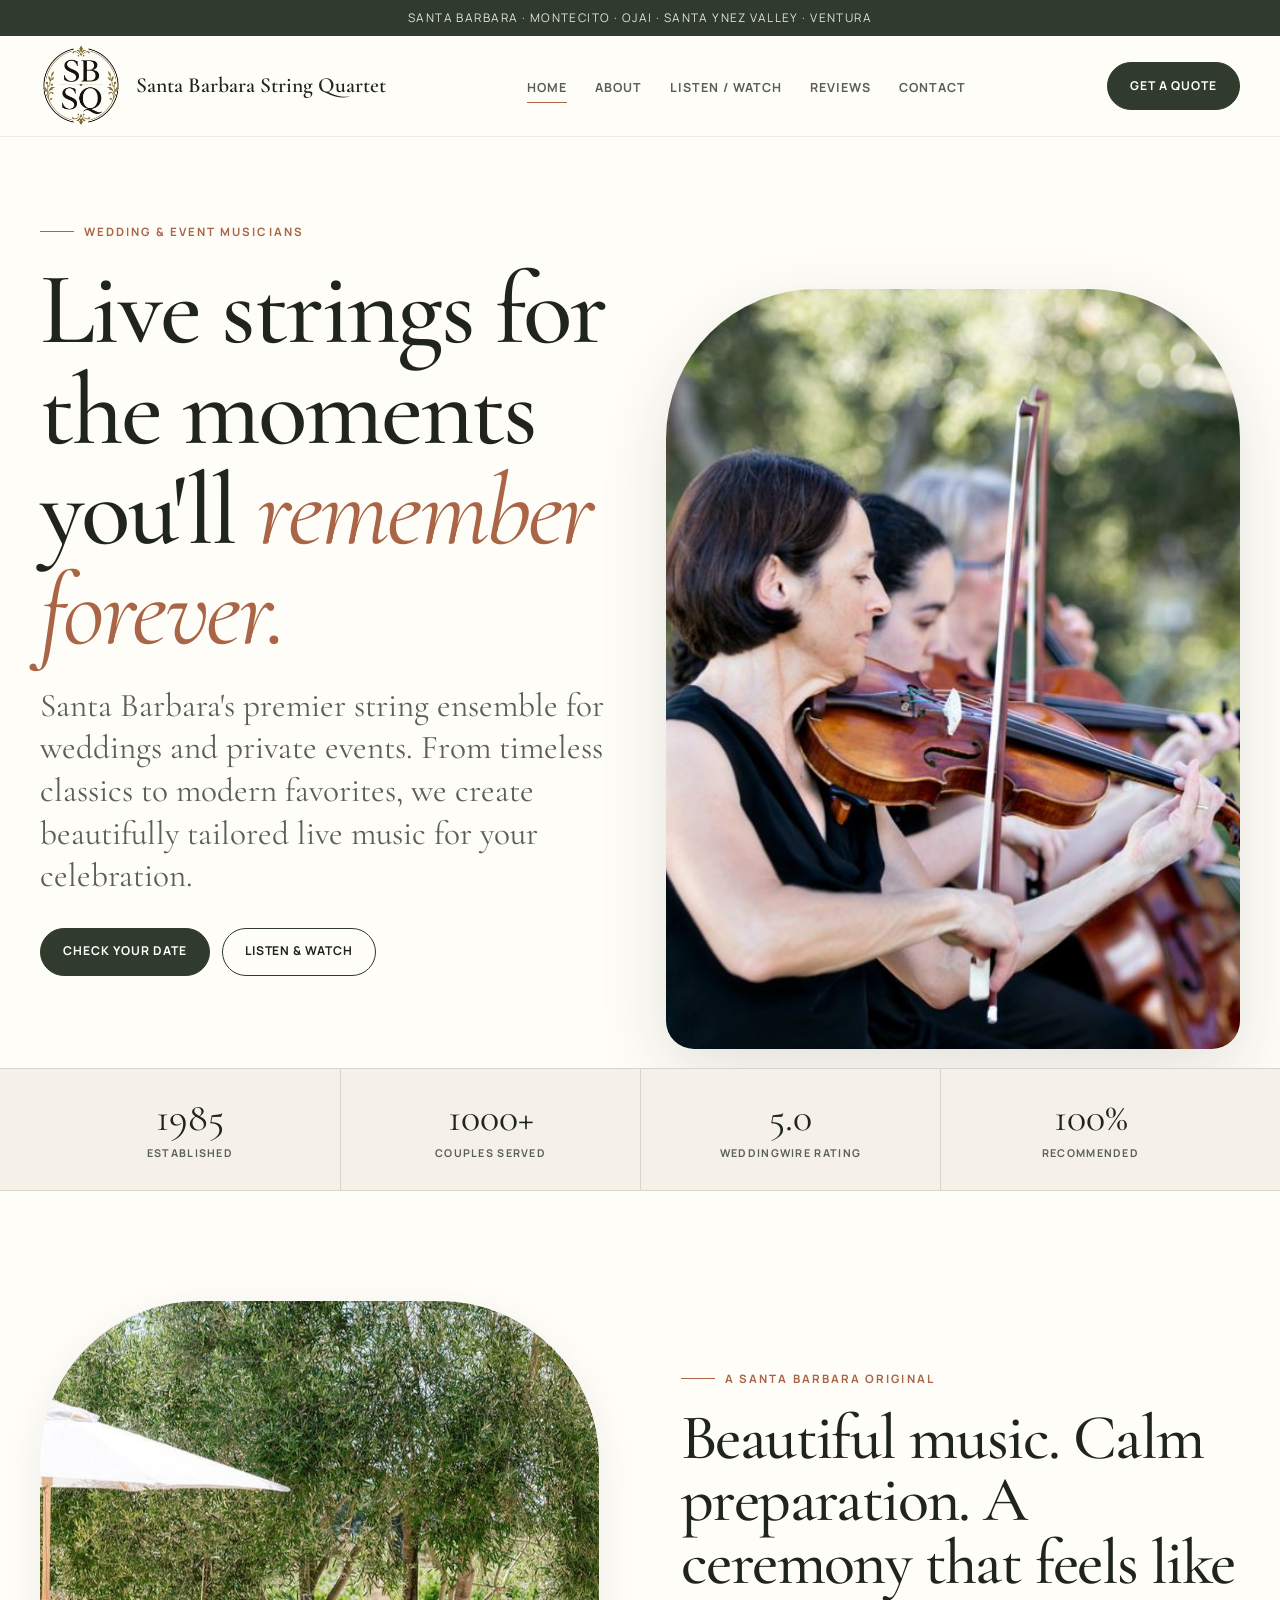
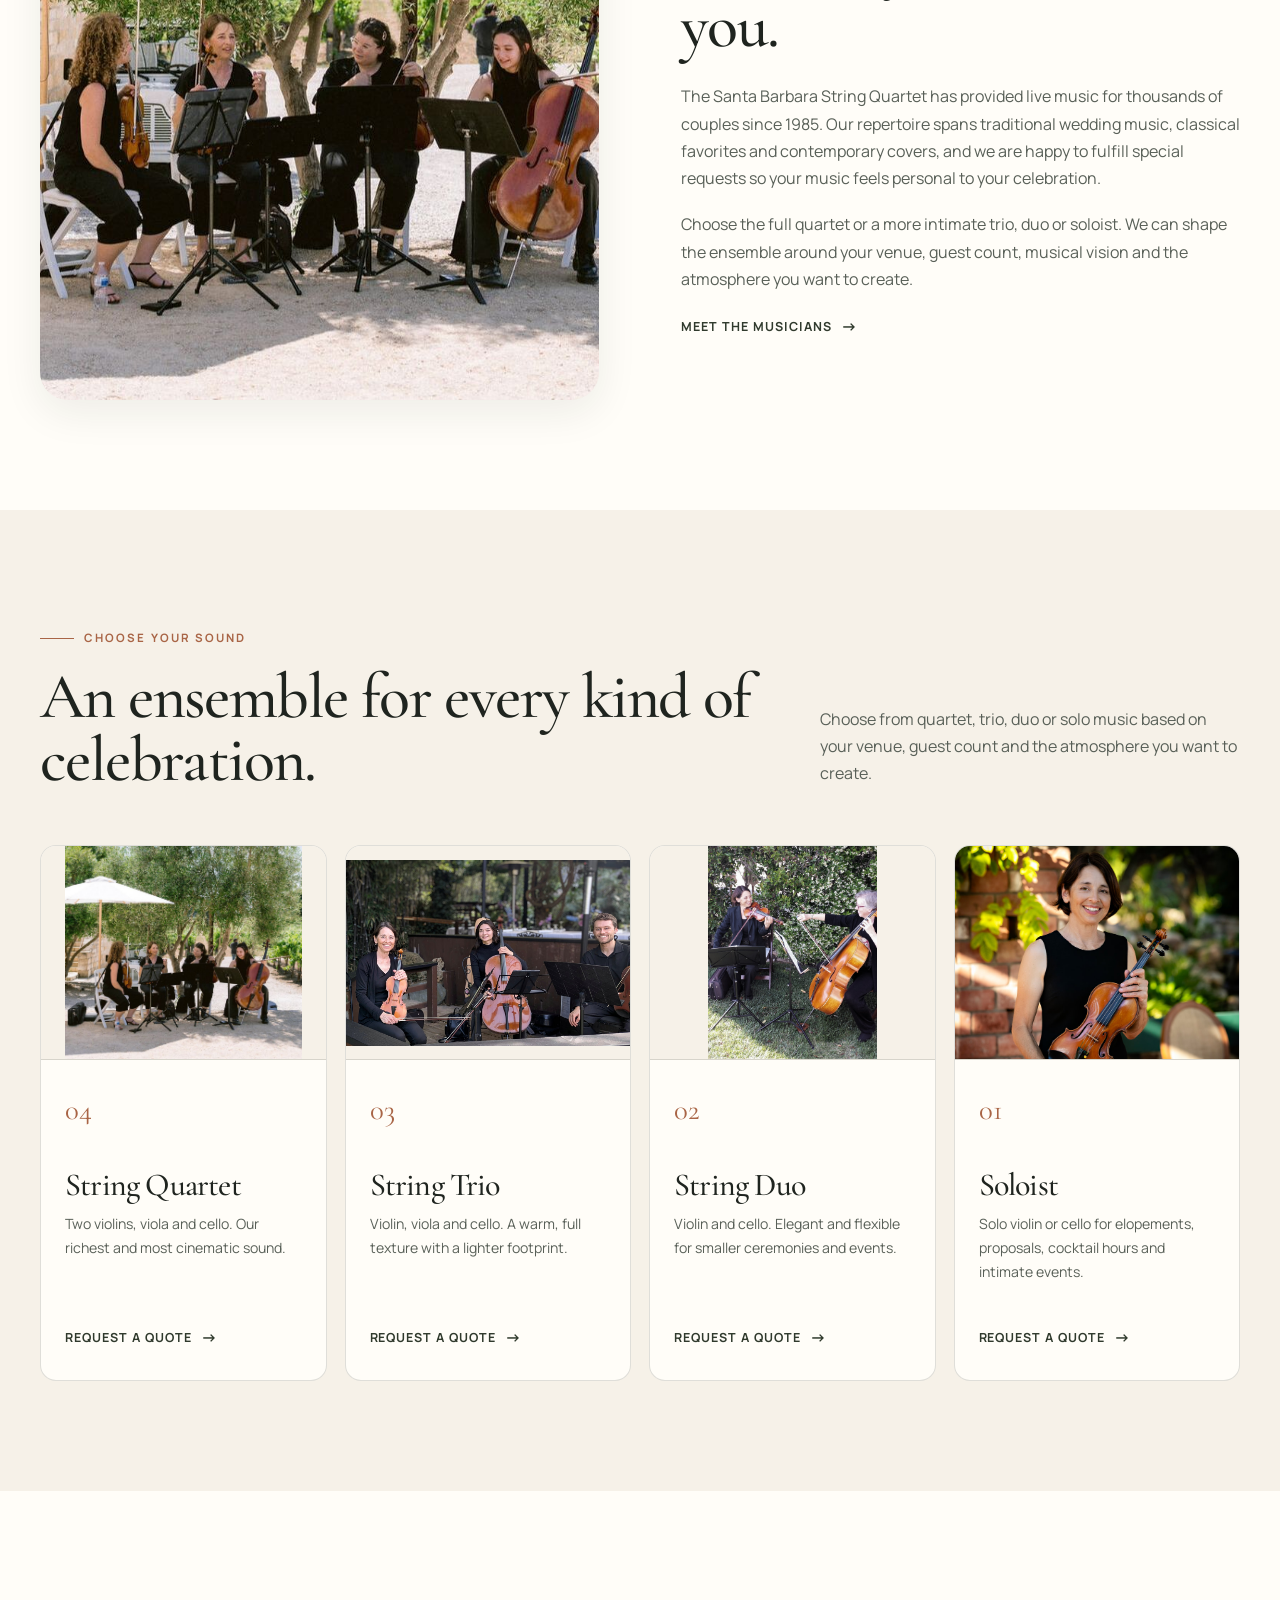
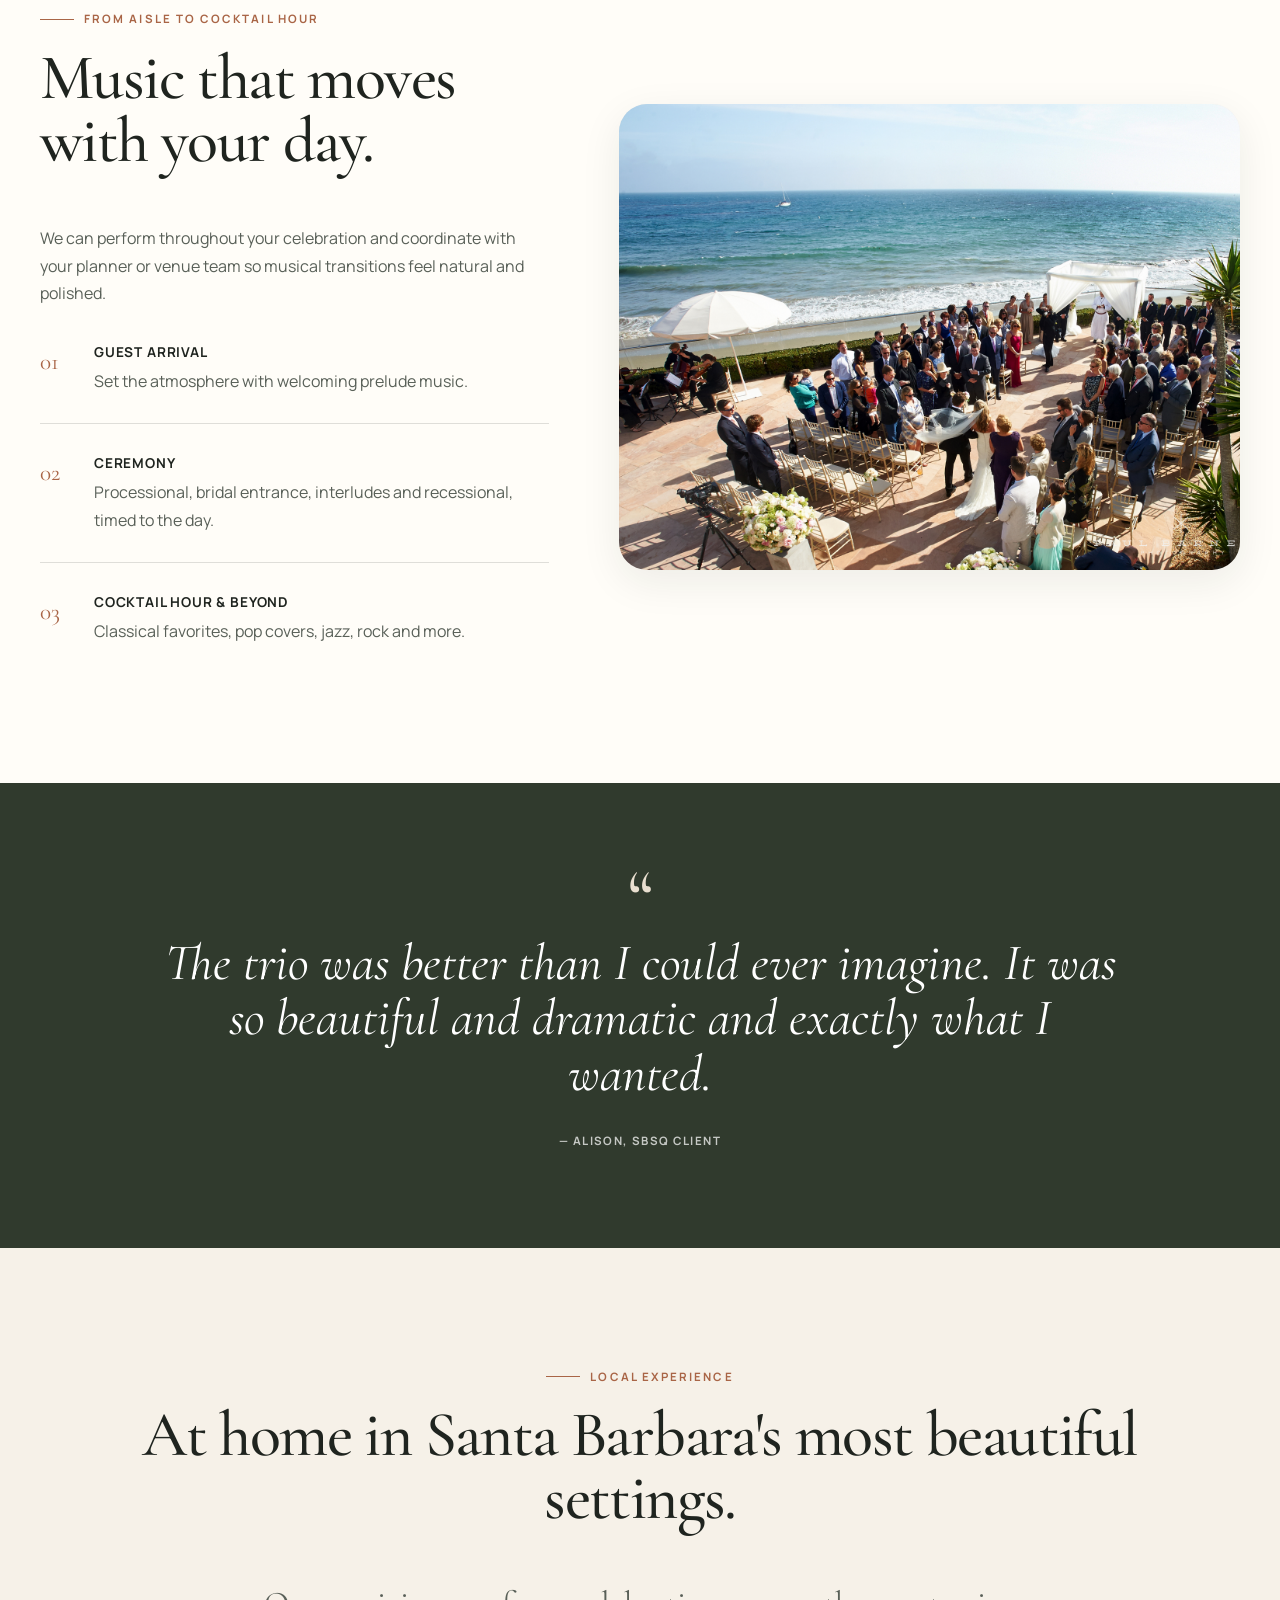
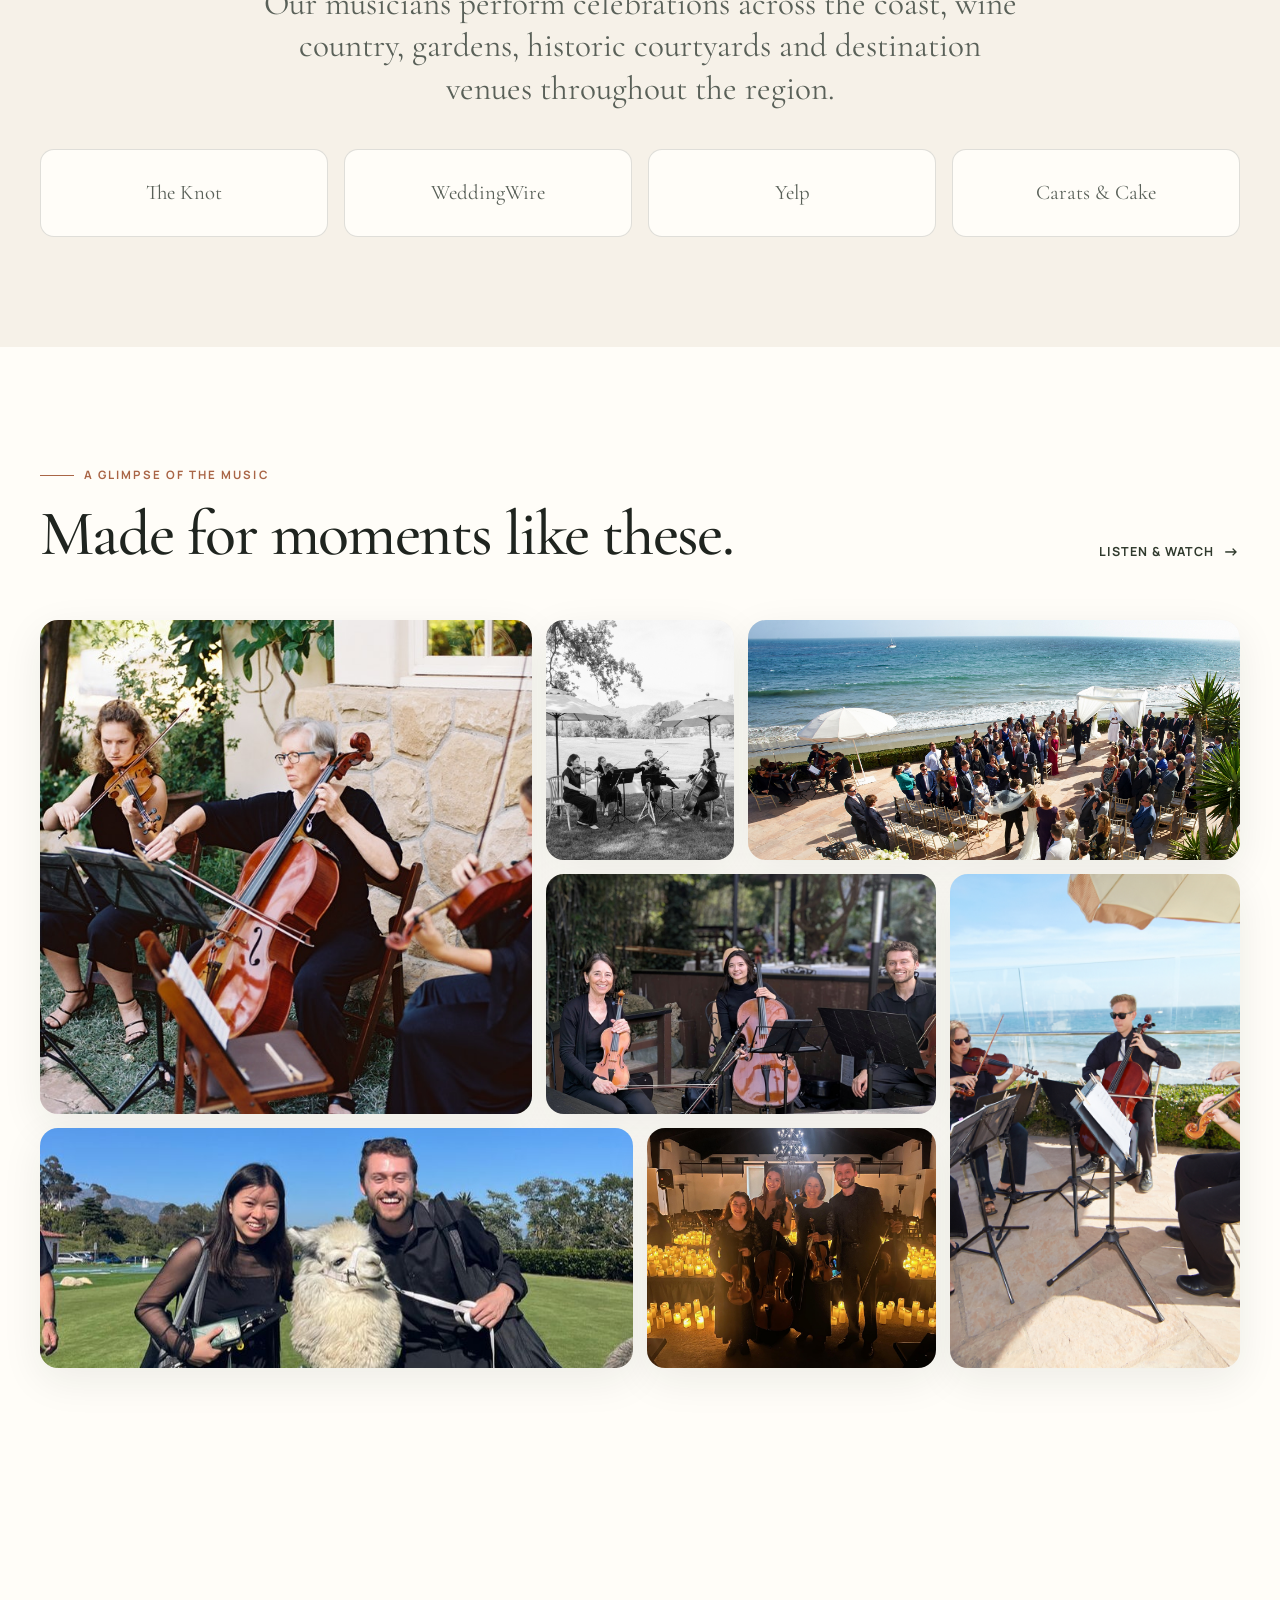
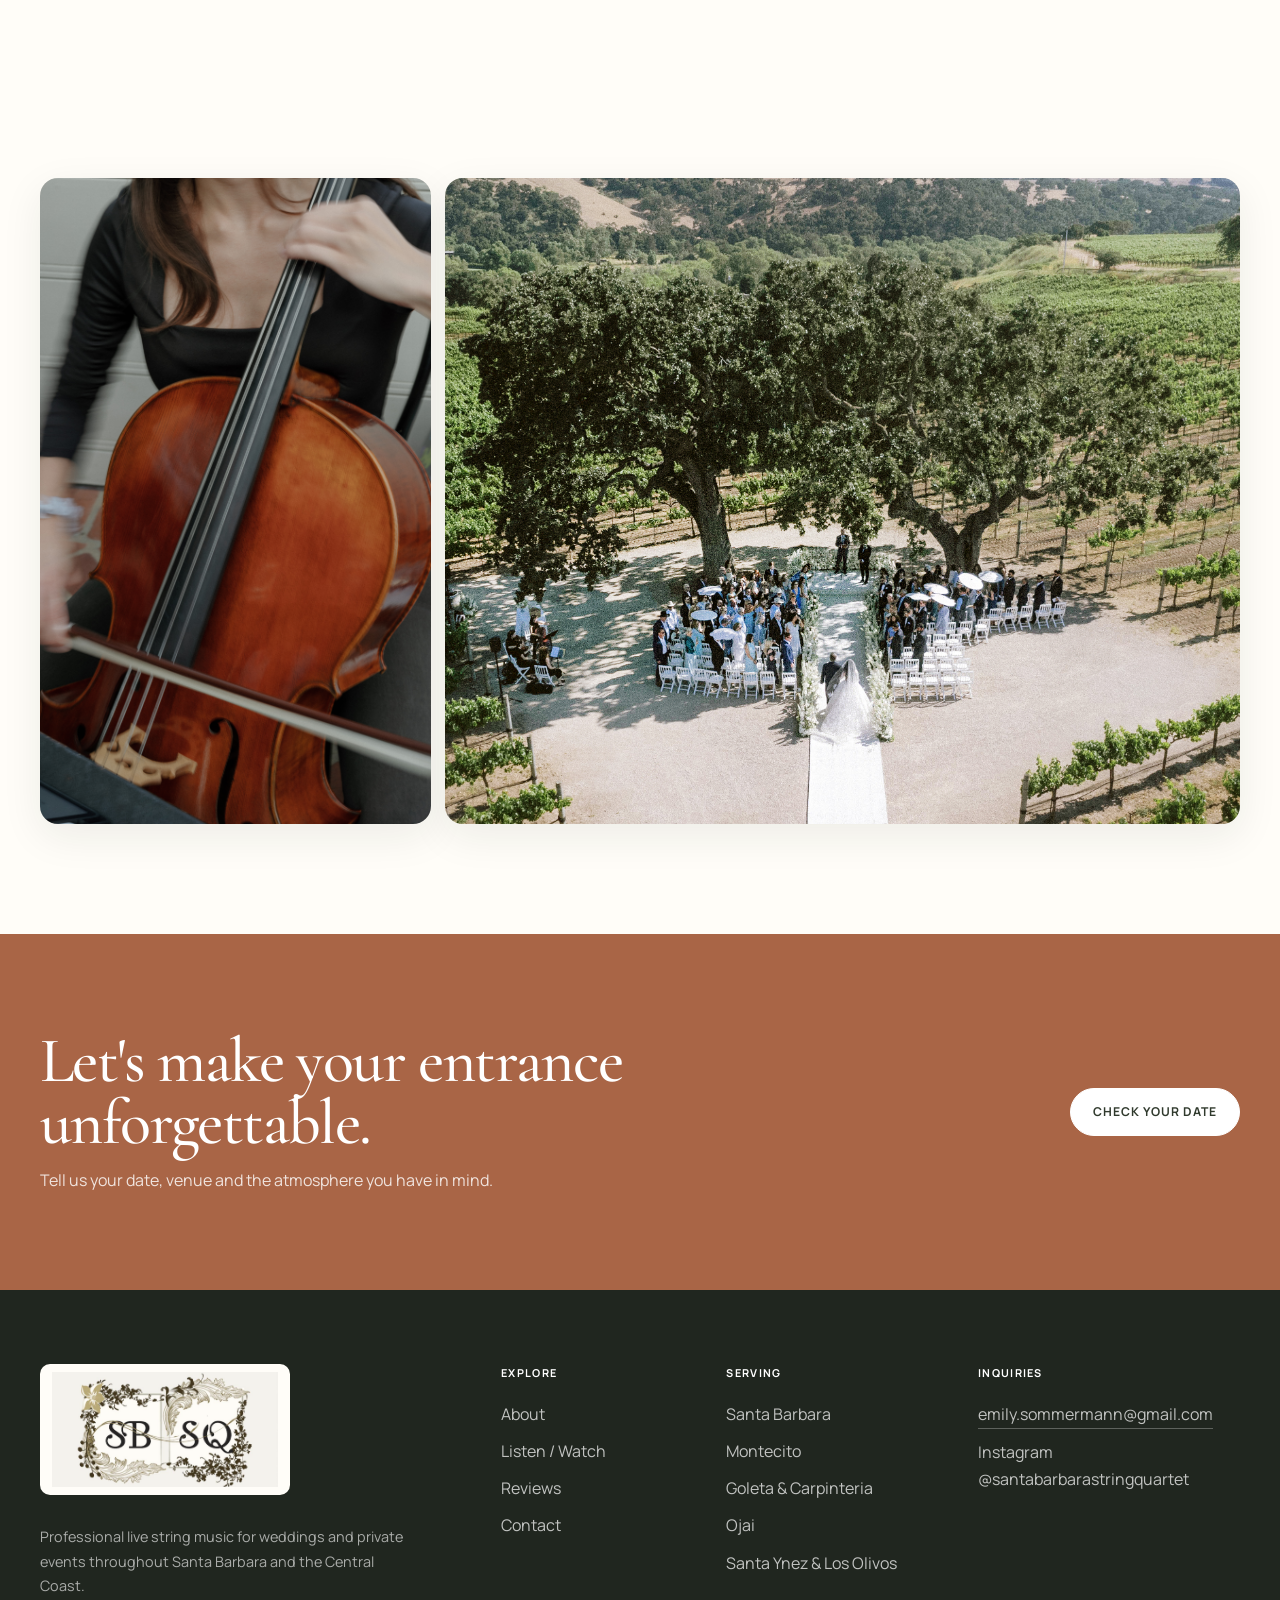
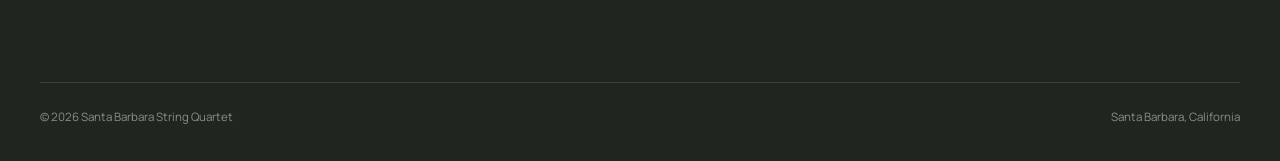
==== commit c3b4a014: "Implement scrapbook-style gallery layout Added a scrapbook-style gallery layout with responsive desi" ====
--- a/index.html
+++ b/index.html
@@ -114,6 +114,85 @@
         max-height: 560px;
       }
     }
+
+    /* Scrapbook-style homepage gallery: tight layout with no empty columns */
+    .gallery-grid {
+      display: grid;
+      grid-template-columns: repeat(12, minmax(0, 1fr));
+      grid-auto-rows: 118px;
+      gap: 14px;
+      align-items: stretch;
+    }
+
+    .gallery-grid .gallery-item {
+      margin: 0;
+      min-width: 0;
+      overflow: hidden;
+      border-radius: 18px;
+    }
+
+    .gallery-grid .gallery-item img {
+      width: 100%;
+      height: 100%;
+      display: block;
+      object-fit: cover;
+    }
+
+    .gallery-item--1 { grid-column: 1 / 6;  grid-row: 1 / 5; }
+    .gallery-item--2 { grid-column: 6 / 8;  grid-row: 1 / 3; }
+    .gallery-item--3 { grid-column: 8 / 13; grid-row: 1 / 3; }
+    .gallery-item--4 { grid-column: 6 / 10; grid-row: 3 / 5; }
+    .gallery-item--5 { grid-column: 10 / 13; grid-row: 3 / 7; }
+    .gallery-item--6 { grid-column: 1 / 6;  grid-row: 5 / 7; }
+    .gallery-item--7 { grid-column: 6 / 10; grid-row: 5 / 7; }
+    .gallery-item--8 { grid-column: 1 / 5;  grid-row: 7 / 12; }
+    .gallery-item--9 { grid-column: 5 / 13; grid-row: 7 / 12; }
+
+    /* Keep faces/people toward the visible portion of cropped frames. */
+    .gallery-item--1 img,
+    .gallery-item--4 img,
+    .gallery-item--5 img,
+    .gallery-item--6 img,
+    .gallery-item--7 img {
+      object-position: center 35%;
+    }
+
+    .gallery-item--8 img {
+      object-position: center center;
+    }
+
+    .gallery-item--9 img {
+      object-position: center center;
+    }
+
+    /* Preserve full photos and a masonry feel on narrower screens. */
+    @media (max-width: 900px) {
+      .gallery-grid {
+        display: block;
+        columns: 2;
+        column-gap: 14px;
+      }
+
+      .gallery-grid .gallery-item {
+        display: inline-block;
+        width: 100%;
+        margin: 0 0 14px;
+        break-inside: avoid;
+      }
+
+      .gallery-grid .gallery-item img {
+        width: 100%;
+        height: auto;
+        object-fit: contain;
+        object-position: center;
+      }
+    }
+
+    @media (max-width: 600px) {
+      .gallery-grid {
+        columns: 1;
+      }
+    }
   </style>
 </head>
 
@@ -442,8 +521,8 @@
 
         <div class="image-frame image-frame--landscape">
           <img
-            src="assets/images/cabrillo-wedding.jpg"
-            alt="Santa Barbara beach wedding ceremony"
+            src="assets/images/coral-casino-ocean.jpg"
+            alt="Oceanfront wedding ceremony at the Coral Casino in Santa Barbara"
             loading="lazy"
           >
         </div>
@@ -594,6 +673,22 @@
             <img
               src="assets/images/candlelight-quartet.png"
               alt="Santa Barbara String Quartet after a candlelight concert"
+              loading="lazy"
+            >
+          </figure>
+
+          <figure class="gallery-item gallery-item--8">
+            <img
+              src="assets/images/katrina-cello.jpg"
+              alt="Cellist performing with the Santa Barbara String Quartet"
+              loading="lazy"
+            >
+          </figure>
+
+          <figure class="gallery-item gallery-item--9">
+            <img
+              src="assets/images/sbsq-oaks.jpg"
+              alt="Wedding ceremony beneath oak trees in Santa Barbara wine country"
               loading="lazy"
             >
           </figure>
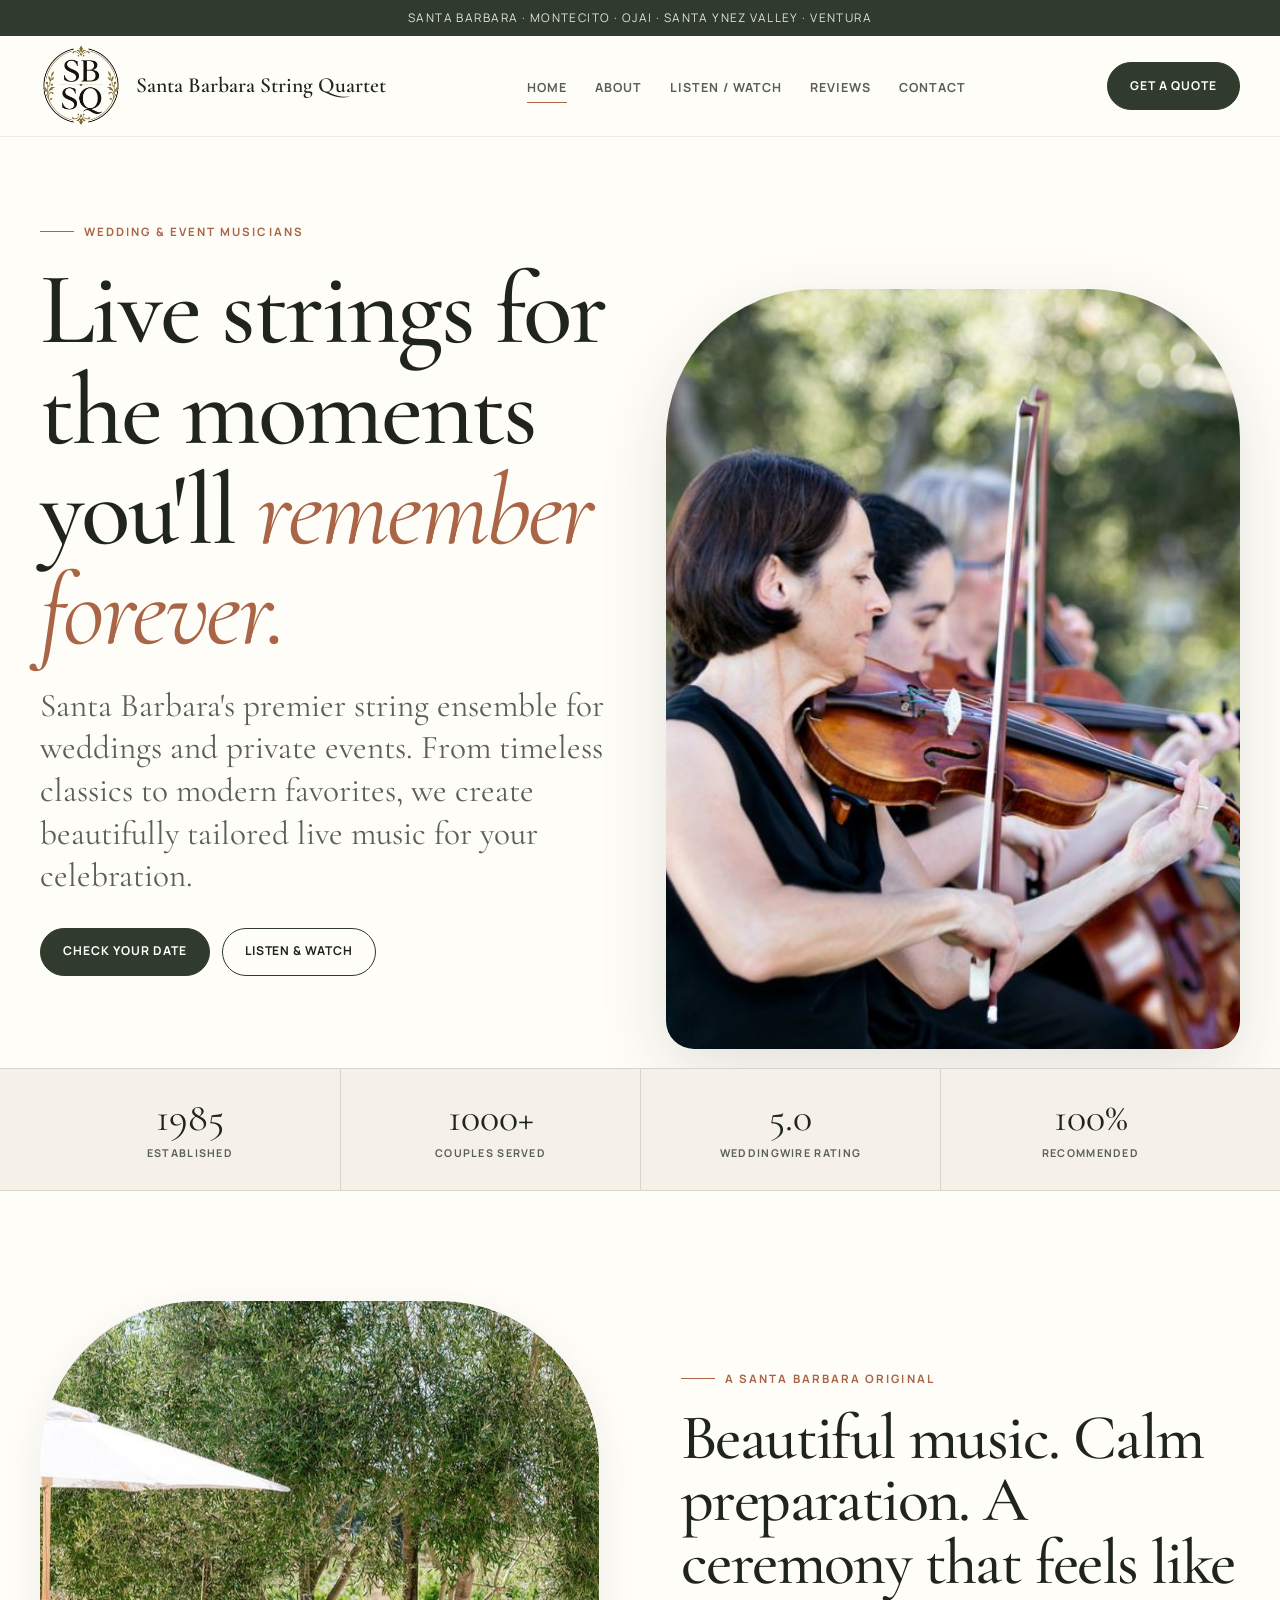
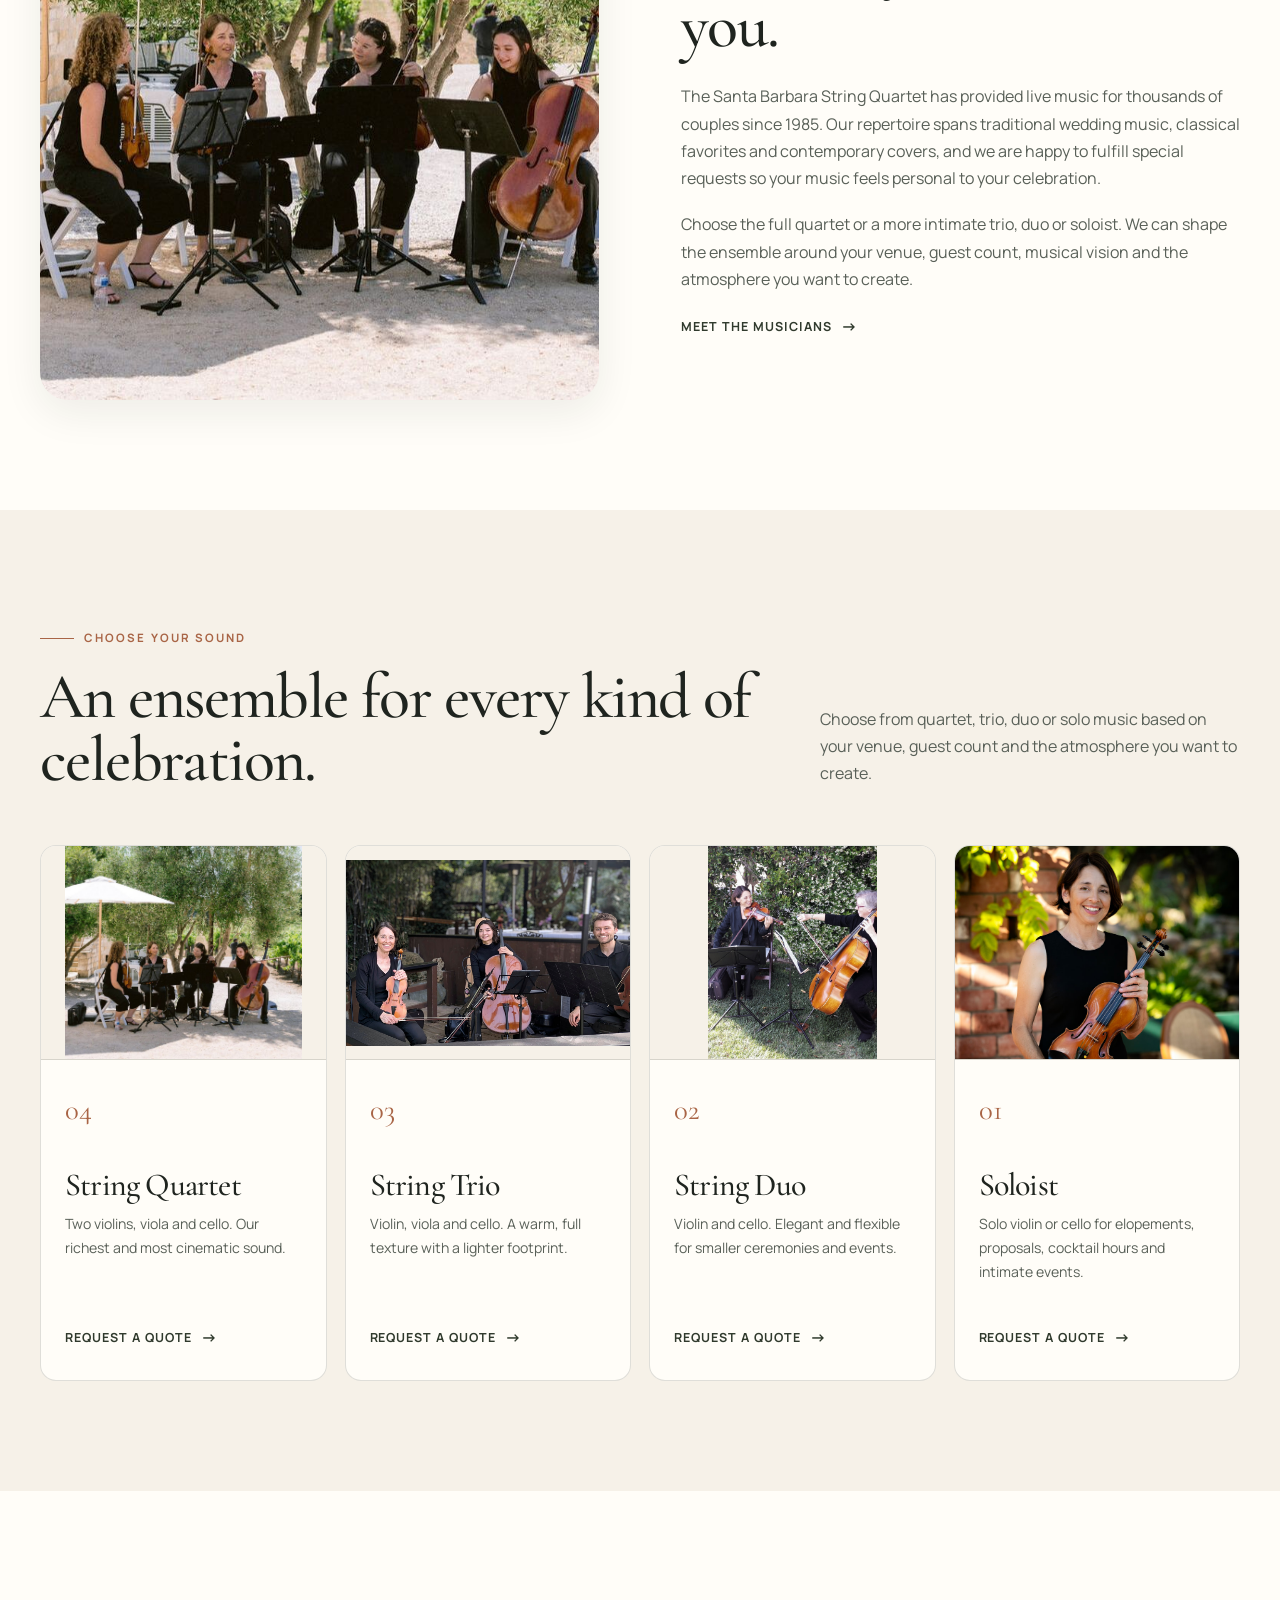
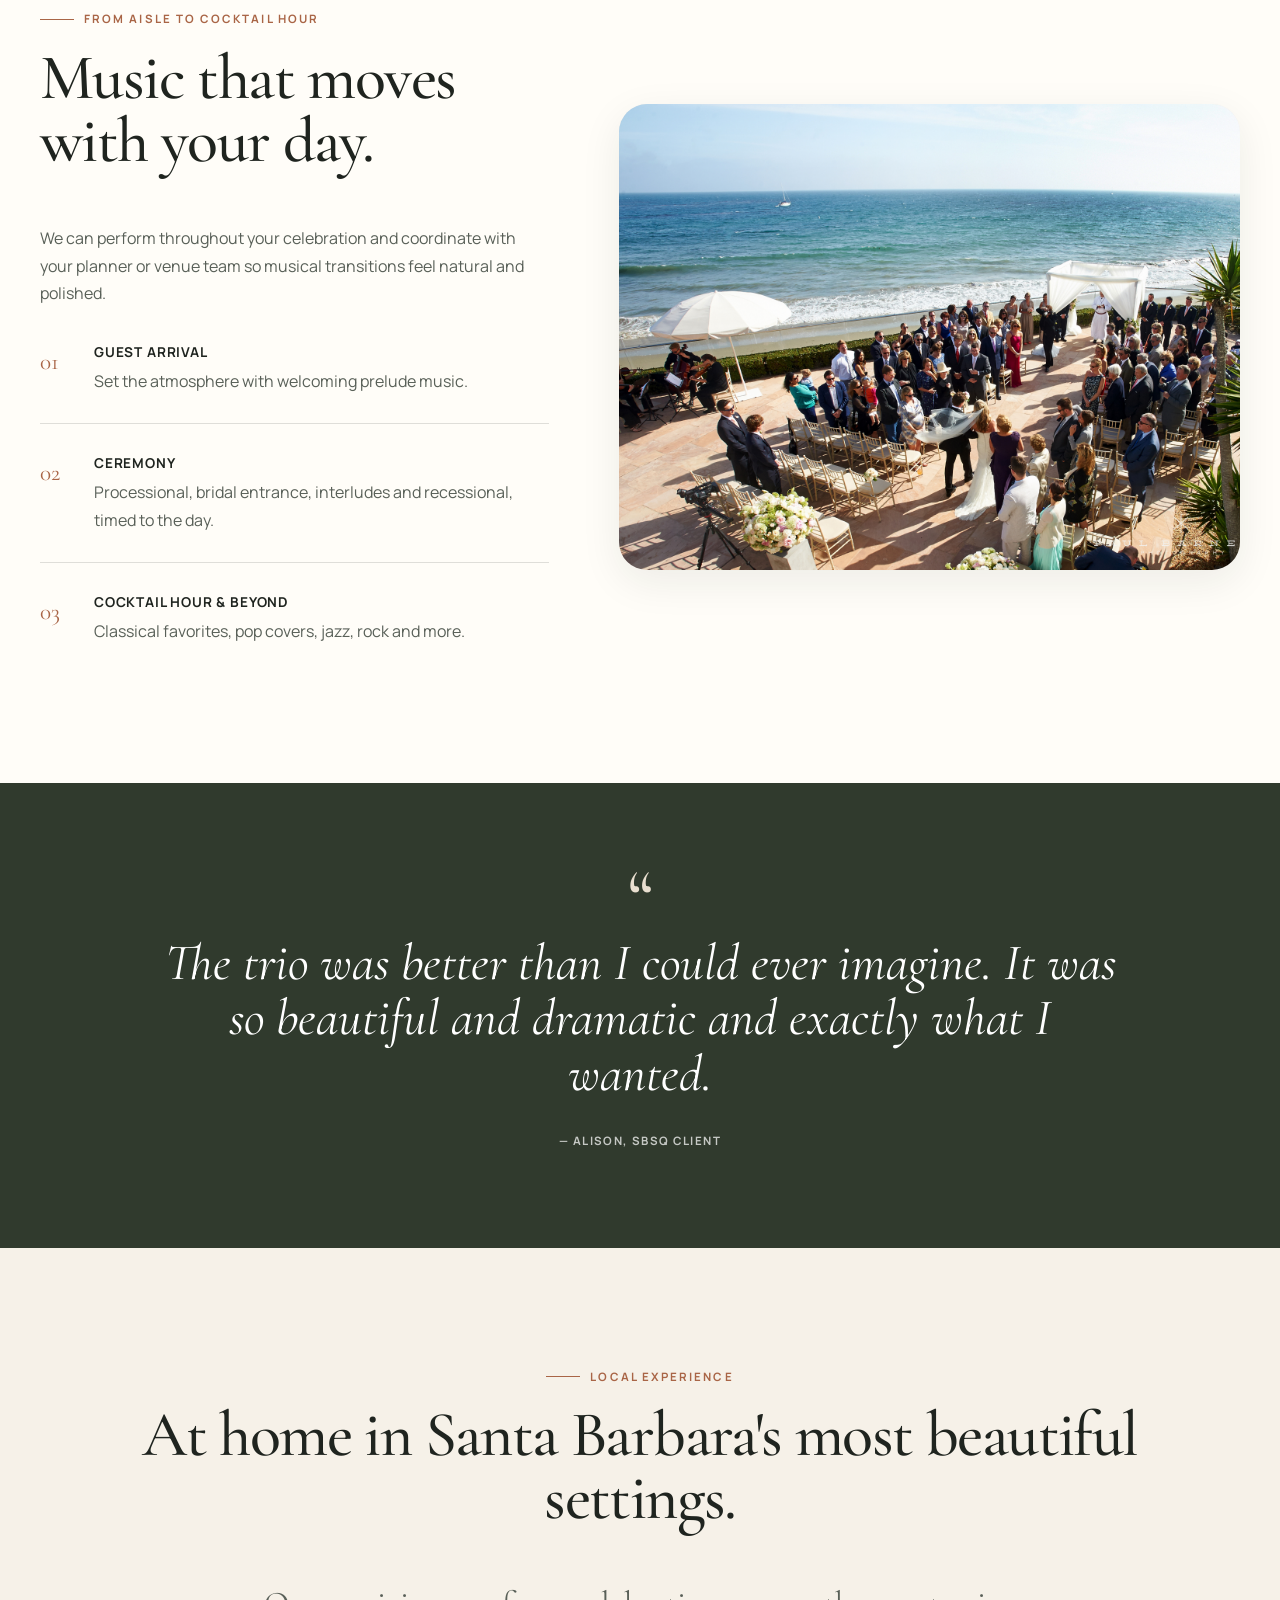
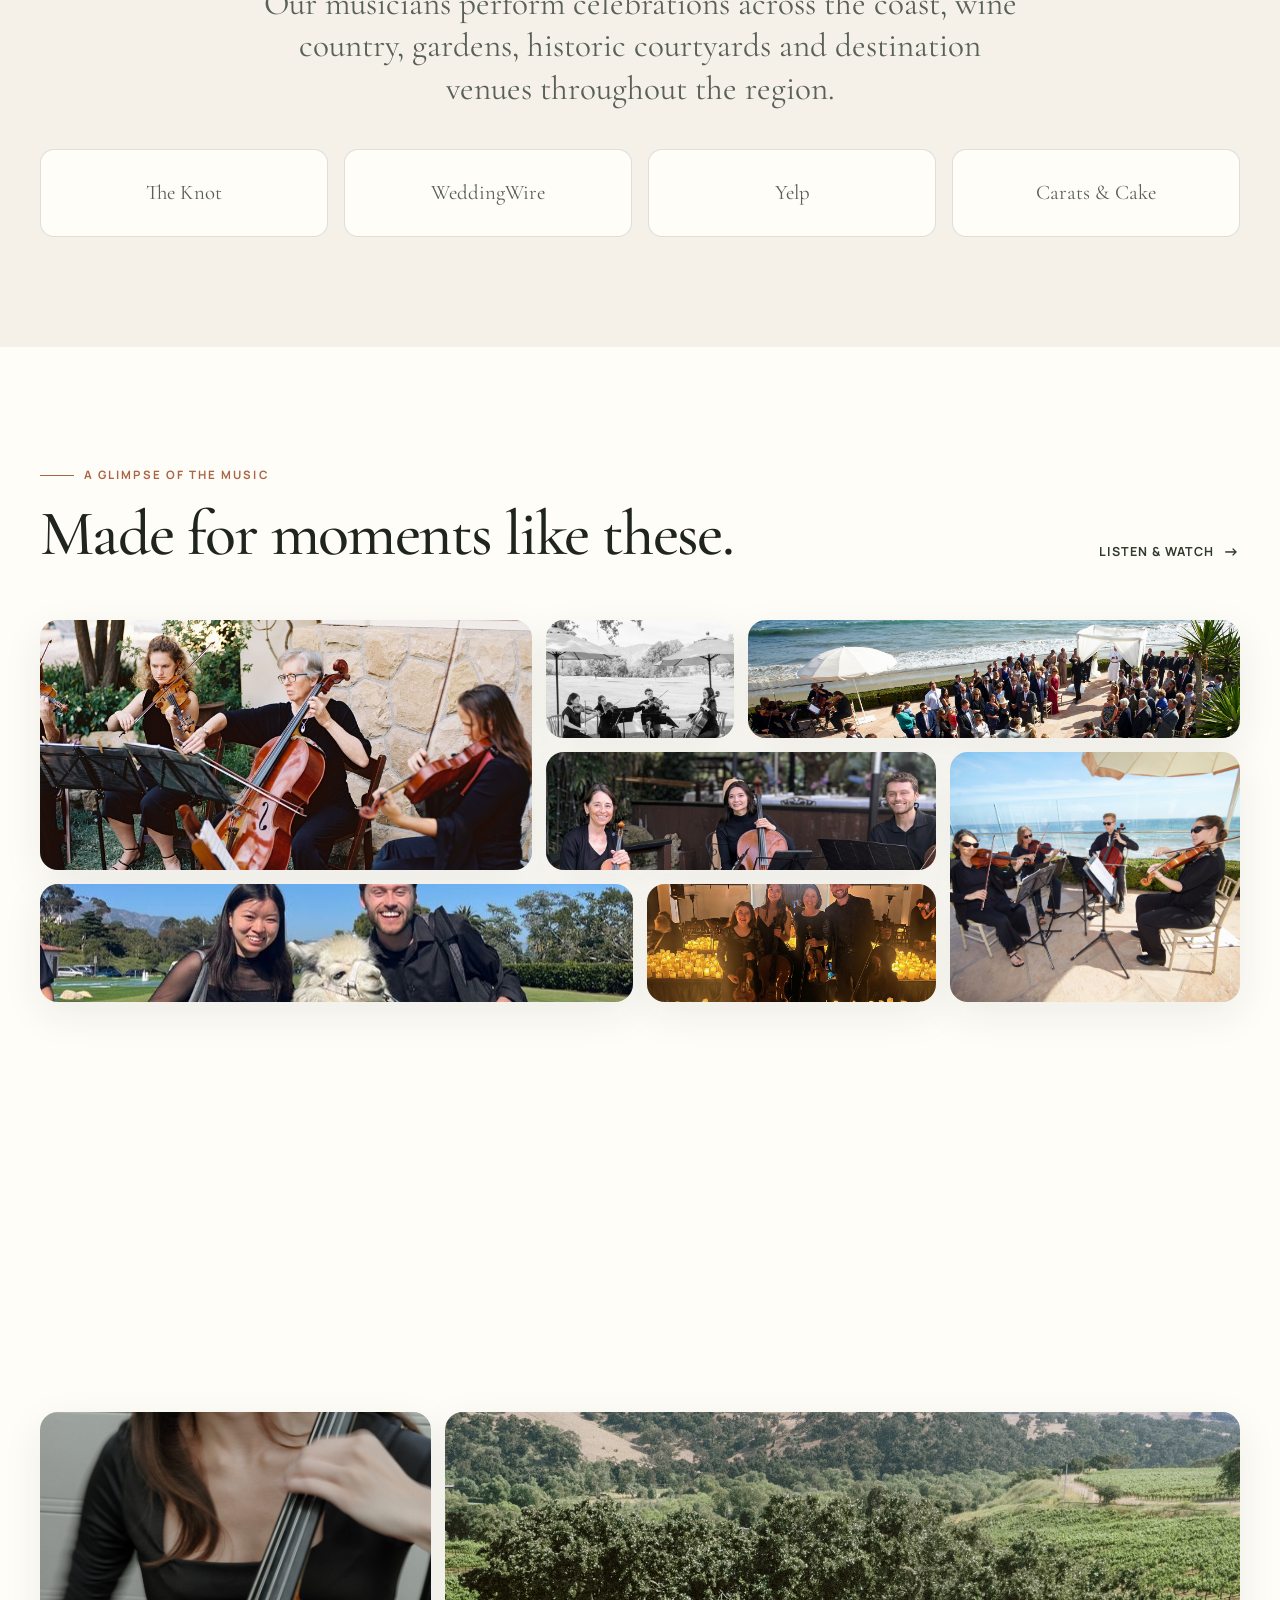
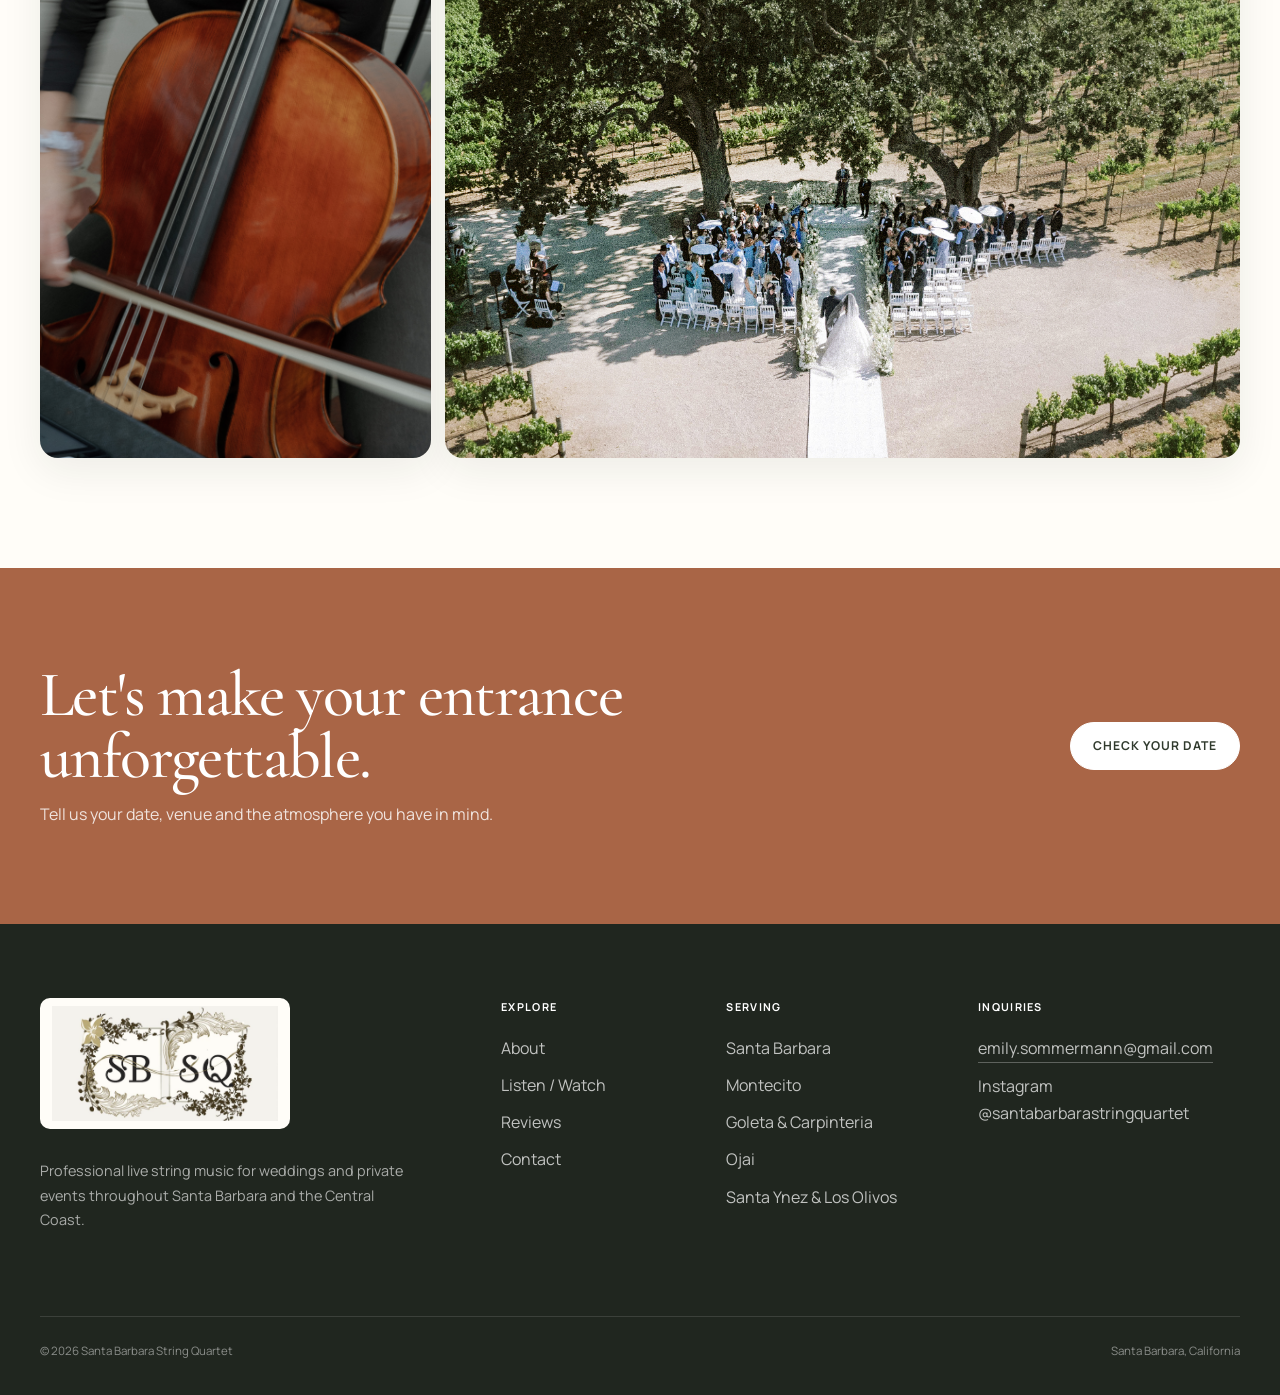
==== commit 4d7b163d: "Refactor index.html for accessibility and layout Updated HTML structure and improved accessibility f" ====
--- a/index.html
+++ b/index.html
@@ -33,14 +33,17 @@
 
   <!-- Social-sharing metadata -->
   <meta property="og:type" content="website">
+
   <meta
     property="og:title"
     content="Santa Barbara String Quartet | Wedding String Quartet & Live Music"
   >
+
   <meta
     property="og:description"
     content="Elegant live string music for Santa Barbara weddings and private events. Quartet, trio, duo and solo musicians serving Santa Barbara, Montecito, Ojai and the Santa Ynez Valley."
   >
+
   <meta
     property="og:image"
     content="https://www.santabarbarastringquartet.com/assets/images/quartet-vineyard.jpg"
@@ -49,6 +52,7 @@
   <!-- Fonts -->
   <link rel="preconnect" href="https://fonts.googleapis.com">
   <link rel="preconnect" href="https://fonts.gstatic.com" crossorigin>
+
   <link
     href="https://fonts.googleapis.com/css2?family=Cormorant+Garamond:ital,wght@0,400;0,500;0,600;1,400;1,500&family=Manrope:wght@400;500;600;700&display=swap"
     rel="stylesheet"
@@ -71,7 +75,10 @@
       clear: both;
     }
 
-    /* Larger, more dramatic homepage hero */
+    /* =========================================================
+       HERO
+       ========================================================= */
+
     .hero .hero-grid {
       grid-template-columns: minmax(0, 1fr) minmax(0, 1fr);
       gap: clamp(2rem, 4vw, 4.75rem);
@@ -115,46 +122,130 @@
       }
     }
 
-    /* Scrapbook-style homepage gallery: tight layout with no empty columns */
+    /* =========================================================
+       SCRAPBOOK GALLERY
+       ========================================================= */
+
     .gallery-grid {
-      display: grid;
+      display: grid !important;
       grid-template-columns: repeat(12, minmax(0, 1fr));
-      grid-auto-rows: 118px;
-      gap: 14px;
+      grid-template-rows: repeat(11, 118px);
+      gap: 14px !important;
+      width: 100%;
+      margin: 0 !important;
+      padding: 0 !important;
       align-items: stretch;
+      grid-auto-flow: dense;
     }
 
     .gallery-grid .gallery-item {
-      margin: 0;
+      display: block;
       min-width: 0;
+      width: 100%;
+      height: 100%;
+      margin: 0 !important;
+      padding: 0 !important;
       overflow: hidden;
       border-radius: 18px;
+      position: relative;
+      transform: none !important;
     }
 
     .gallery-grid .gallery-item img {
+      display: block;
       width: 100%;
       height: 100%;
-      display: block;
+      margin: 0;
+      padding: 0;
       object-fit: cover;
     }
 
-    .gallery-item--1 { grid-column: 1 / 6;  grid-row: 1 / 5; }
-    .gallery-item--2 { grid-column: 6 / 8;  grid-row: 1 / 3; }
-    .gallery-item--3 { grid-column: 8 / 13; grid-row: 1 / 3; }
-    .gallery-item--4 { grid-column: 6 / 10; grid-row: 3 / 5; }
-    .gallery-item--5 { grid-column: 10 / 13; grid-row: 3 / 7; }
-    .gallery-item--6 { grid-column: 1 / 6;  grid-row: 5 / 7; }
-    .gallery-item--7 { grid-column: 6 / 10; grid-row: 5 / 7; }
-    .gallery-item--8 { grid-column: 1 / 5;  grid-row: 7 / 12; }
-    .gallery-item--9 { grid-column: 5 / 13; grid-row: 7 / 12; }
-
-    /* Keep faces/people toward the visible portion of cropped frames. */
-    .gallery-item--1 img,
-    .gallery-item--4 img,
-    .gallery-item--5 img,
-    .gallery-item--6 img,
+    /*
+      Continuous scrapbook grid.
+
+      Rows 1–6 = original gallery.
+      Rows 7–11 = Katrina + oak ceremony.
+
+      Both new images begin IMMEDIATELY after row 6.
+    */
+
+    .gallery-item--1 {
+      grid-column: 1 / 6;
+      grid-row: 1 / 5;
+    }
+
+    .gallery-item--2 {
+      grid-column: 6 / 8;
+      grid-row: 1 / 3;
+    }
+
+    .gallery-item--3 {
+      grid-column: 8 / 13;
+      grid-row: 1 / 3;
+    }
+
+    .gallery-item--4 {
+      grid-column: 6 / 10;
+      grid-row: 3 / 5;
+    }
+
+    .gallery-item--5 {
+      grid-column: 10 / 13;
+      grid-row: 3 / 7;
+    }
+
+    .gallery-item--6 {
+      grid-column: 1 / 6;
+      grid-row: 5 / 7;
+    }
+
+    .gallery-item--7 {
+      grid-column: 6 / 10;
+      grid-row: 5 / 7;
+    }
+
+    /* New images start directly at grid line 7 */
+    .gallery-item--8 {
+      grid-column: 1 / 5;
+      grid-row: 7 / 12;
+    }
+
+    .gallery-item--9 {
+      grid-column: 5 / 13;
+      grid-row: 7 / 12;
+    }
+
+    /*
+      Crop positioning.
+      Keep musicians' faces and important subjects visible.
+    */
+
+    .gallery-item--1 img {
+      object-position: center 38%;
+    }
+
+    .gallery-item--2 img {
+      object-position: center center;
+    }
+
+    .gallery-item--3 img {
+      object-position: center center;
+    }
+
+    .gallery-item--4 img {
+      object-position: center 38%;
+    }
+
+    .gallery-item--5 img {
+      object-position: center 35%;
+    }
+
+    .gallery-item--6 img {
+      object-position: center 35%;
+    }
+
     .gallery-item--7 img {
-      object-position: center 35%;
+      object-position: center 40%;
     }
 
     .gallery-item--8 img {
@@ -165,19 +256,28 @@
       object-position: center center;
     }
 
-    /* Preserve full photos and a masonry feel on narrower screens. */
+    /*
+      Tablet/mobile:
+      natural-image masonry so portraits and faces are not cropped.
+    */
+
     @media (max-width: 900px) {
       .gallery-grid {
-        display: block;
+        display: block !important;
         columns: 2;
         column-gap: 14px;
+        width: 100%;
+        margin: 0 !important;
       }
 
       .gallery-grid .gallery-item {
         display: inline-block;
         width: 100%;
-        margin: 0 0 14px;
+        height: auto;
+        margin: 0 0 14px !important;
         break-inside: avoid;
+        -webkit-column-break-inside: avoid;
+        page-break-inside: avoid;
       }
 
       .gallery-grid .gallery-item img {
@@ -197,7 +297,10 @@
 </head>
 
 <body>
-  <a class="skip-link" href="#main">Skip to content</a>
+
+  <a class="skip-link" href="#main">
+    Skip to content
+  </a>
 
   <div class="announcement">
     <div class="container">
@@ -205,62 +308,95 @@
     </div>
   </div>
 
-<header class="site-header">
-  <div class="container header-row">
-
-    <a
-      class="brand"
-      href="index.html"
-      aria-label="Santa Barbara String Quartet home"
-    >
-      <img
-        class="brand-logo"
-        src="assets/images/logo-circle.png"
-        alt="Santa Barbara String Quartet"
+  <header class="site-header">
+    <div class="container header-row">
+
+      <a
+        class="brand"
+        href="index.html"
+        aria-label="Santa Barbara String Quartet home"
       >
-      <span class="brand-name">Santa Barbara String Quartet</span>
-    </a>
-
-    <input
-      class="nav-toggle"
-      type="checkbox"
-      id="nav-toggle"
-      aria-label="Toggle menu"
-    >
-
-    <label
-      class="nav-toggle-label"
-      for="nav-toggle"
-      aria-hidden="true"
-    >
-      <span></span>
-    </label>
-
-    <nav class="site-nav" aria-label="Primary navigation">
-      <ul>
-        <li><a href="index.html" aria-current="page">Home</a></li>
-        <li><a href="about.html">About</a></li>
-        <li><a href="listenwatch.html">Listen / Watch</a></li>
-        <li><a href="reviews.html">Reviews</a></li>
-        <li><a href="contact.html">Contact</a></li>
-      </ul>
-    </nav>
-
-    <a class="button header-cta" href="contact.html">
-      Get a quote
-    </a>
-
-  </div>
-</header>
+        <img
+          class="brand-logo"
+          src="assets/images/logo-circle.png"
+          alt="Santa Barbara String Quartet"
+        >
+
+        <span class="brand-name">
+          Santa Barbara String Quartet
+        </span>
+      </a>
+
+      <input
+        class="nav-toggle"
+        type="checkbox"
+        id="nav-toggle"
+        aria-label="Toggle menu"
+      >
+
+      <label
+        class="nav-toggle-label"
+        for="nav-toggle"
+        aria-hidden="true"
+      >
+        <span></span>
+      </label>
+
+      <nav class="site-nav" aria-label="Primary navigation">
+        <ul>
+          <li>
+            <a href="index.html" aria-current="page">
+              Home
+            </a>
+          </li>
+
+          <li>
+            <a href="about.html">
+              About
+            </a>
+          </li>
+
+          <li>
+            <a href="listenwatch.html">
+              Listen / Watch
+            </a>
+          </li>
+
+          <li>
+            <a href="reviews.html">
+              Reviews
+            </a>
+          </li>
+
+          <li>
+            <a href="contact.html">
+              Contact
+            </a>
+          </li>
+        </ul>
+      </nav>
+
+      <a class="button header-cta" href="contact.html">
+        Get a quote
+      </a>
+
+    </div>
+  </header>
 
   <main id="main">
 
-    <!-- Hero -->
+    <!-- =====================================================
+         HERO
+         ===================================================== -->
+
     <section class="hero">
       <div class="container hero-grid">
 
         <div class="hero-copy">
-          <span class="eyebrow">Wedding &amp; event musicians</span>
+
+          <span class="eyebrow">
+            Wedding &amp; event musicians
+          </span>
 
           <h1>
             Live strings for the moments you'll
@@ -268,12 +404,13 @@
           </h1>
 
           <p class="lede">
-            Santa Barbara's premier string ensemble for weddings and private
-            events. From timeless classics to modern favorites, we create
-            beautifully tailored live music for your celebration.
+            Santa Barbara's premier string ensemble for weddings and private events.
+            From timeless classics to modern favorites, we create beautifully
+            tailored live music for your celebration.
           </p>
 
           <div class="button-row">
+
             <a class="button" href="contact.html">
               Check your date
             </a>
@@ -281,276 +418,409 @@
             <a class="button button--ghost" href="listenwatch.html">
               Listen &amp; watch
             </a>
+
           </div>
+
         </div>
 
         <div class="hero-media">
+
           <div class="hero-photo-main">
+
             <img
               src="assets/images/quartet-performance.jpg"
               alt="Santa Barbara String Quartet performing at a vineyard wedding"
             >
+
           </div>
+
         </div>
 
       </div>
     </section>
 
-    <!-- Proof strip -->
+    <!-- =====================================================
+         PROOF STRIP
+         ===================================================== -->
+
     <section class="proof-strip">
+
       <div class="container proof-grid">
 
         <div class="proof-item">
-          <span class="proof-number">1985</span>
-          <span class="proof-label">Established</span>
+          <span class="proof-number">
+            1985
+          </span>
+
+          <span class="proof-label">
+            Established
+          </span>
         </div>
 
         <div class="proof-item">
-          <span class="proof-number">1000+</span>
-          <span class="proof-label">Couples served</span>
+          <span class="proof-number">
+            1000+
+          </span>
+
+          <span class="proof-label">
+            Couples served
+          </span>
         </div>
 
         <div class="proof-item">
-          <span class="proof-number">5.0</span>
-          <span class="proof-label">Weddingwire rating</span>
+          <span class="proof-number">
+            5.0
+          </span>
+
+          <span class="proof-label">
+            Weddingwire rating
+          </span>
         </div>
 
         <div class="proof-item">
-          <span class="proof-number">100%</span>
-          <span class="proof-label">Recommended</span>
+          <span class="proof-number">
+            100%
+          </span>
+
+          <span class="proof-label">
+            Recommended
+          </span>
         </div>
 
       </div>
+
     </section>
 
-    <!-- Introduction -->
+    <!-- =====================================================
+         INTRODUCTION
+         ===================================================== -->
+
     <section class="section">
+
       <div class="container split">
 
         <div class="image-frame image-frame--arch">
+
           <img
             src="assets/images/quartet-vineyard.jpg"
             alt="Santa Barbara String Quartet performing outdoors"
             loading="lazy"
           >
+
         </div>
 
         <div class="story-copy">
-          <span class="eyebrow">A Santa Barbara original</span>
+
+          <span class="eyebrow">
+            A Santa Barbara original
+          </span>
 
           <h2>
             Beautiful music. Calm preparation. A ceremony that feels like you.
           </h2>
 
           <p class="section-copy">
-            The Santa Barbara String Quartet has provided live music for
-            thousands of couples since 1985. Our repertoire spans traditional
-            wedding music, classical favorites and contemporary covers, and we
-            are happy to fulfill special requests so your music feels personal
-            to your celebration.
+            The Santa Barbara String Quartet has provided live music for thousands
+            of couples since 1985. Our repertoire spans traditional wedding music,
+            classical favorites and contemporary covers, and we are happy to fulfill
+            special requests so your music feels personal to your celebration.
           </p>
 
           <p class="section-copy">
-            Choose the full quartet or a more intimate trio, duo or soloist.
-            We can shape the ensemble around your venue, guest count, musical
-            vision and the atmosphere you want to create.
+            Choose the full quartet or a more intimate trio, duo or soloist. We can
+            shape the ensemble around your venue, guest count, musical vision and
+            the atmosphere you want to create.
           </p>
 
           <a class="text-link" href="about.html">
             Meet the musicians
           </a>
+
         </div>
 
       </div>
+
     </section>
 
-    <!-- Ensemble options -->
+    <!-- =====================================================
+         ENSEMBLE OPTIONS
+         ===================================================== -->
+
     <section class="section section--cream ensemble-section">
+
       <div class="container">
 
         <div class="section-head">
+
           <div>
-            <span class="eyebrow">Choose your sound</span>
+
+            <span class="eyebrow">
+              Choose your sound
+            </span>
 
             <h2>
               An ensemble for every kind of celebration.
             </h2>
+
           </div>
 
           <p class="section-copy">
             Choose from quartet, trio, duo or solo music based on your venue,
             guest count and the atmosphere you want to create.
           </p>
+
         </div>
 
         <div class="card-grid">
 
           <article class="ensemble-card">
+
             <div class="ensemble-card-photo">
+
               <img
                 src="assets/images/quartet-vineyard.jpg"
                 alt="Santa Barbara String Quartet"
                 loading="lazy"
               >
+
             </div>
 
             <div class="ensemble-card-body">
-              <span class="number">04</span>
-              <h3>String Quartet</h3>
+
+              <span class="number">
+                04
+              </span>
+
+              <h3>
+                String Quartet
+              </h3>
 
               <p>
-                Two violins, viola and cello. Our richest and most cinematic
-                sound.
+                Two violins, viola and cello. Our richest and most cinematic sound.
               </p>
 
               <a class="text-link" href="contact.html">
                 Request a quote
               </a>
+
             </div>
+
           </article>
 
           <article class="ensemble-card">
+
             <div class="ensemble-card-photo">
+
               <img
                 src="assets/images/trio-event.jpg"
                 alt="Santa Barbara string trio"
                 loading="lazy"
               >
+
             </div>
 
             <div class="ensemble-card-body">
-              <span class="number">03</span>
-              <h3>String Trio</h3>
+
+              <span class="number">
+                03
+              </span>
+
+              <h3>
+                String Trio
+              </h3>
 
               <p>
-                Violin, viola and cello. A warm, full texture with a lighter
-                footprint.
+                Violin, viola and cello. A warm, full texture with a lighter footprint.
               </p>
 
               <a class="text-link" href="contact.html">
                 Request a quote
               </a>
+
             </div>
+
           </article>
 
           <article class="ensemble-card">
+
             <div class="ensemble-card-photo">
+
               <img
                 src="assets/images/duo-outdoors.png"
                 alt="Santa Barbara string duo"
                 loading="lazy"
               >
+
             </div>
 
             <div class="ensemble-card-body">
-              <span class="number">02</span>
-              <h3>String Duo</h3>
+
+              <span class="number">
+                02
+              </span>
+
+              <h3>
+                String Duo
+              </h3>
 
               <p>
-                Violin and cello. Elegant and flexible for smaller ceremonies
-                and events.
+                Violin and cello. Elegant and flexible for smaller ceremonies and
+                events.
               </p>
 
               <a class="text-link" href="contact.html">
                 Request a quote
               </a>
+
             </div>
+
           </article>
 
           <article class="ensemble-card">
+
             <div class="ensemble-card-photo ensemble-card-photo--solo">
+
               <img
                 src="assets/images/emily-sommermann.jpg"
                 alt="Emily Sommermann playing violin"
                 loading="lazy"
               >
+
             </div>
 
             <div class="ensemble-card-body">
-              <span class="number">01</span>
-              <h3>Soloist</h3>
+
+              <span class="number">
+                01
+              </span>
+
+              <h3>
+                Soloist
+              </h3>
 
               <p>
-                Solo violin or cello for elopements, proposals, cocktail hours
-                and intimate events.
+                Solo violin or cello for elopements, proposals, cocktail hours and
+                intimate events.
               </p>
 
               <a class="text-link" href="contact.html">
                 Request a quote
               </a>
+
             </div>
+
           </article>
 
         </div>
+
       </div>
+
     </section>
 
-    <!-- Event flow -->
+    <!-- =====================================================
+         EVENT FLOW
+         ===================================================== -->
+
     <section class="section">
+
       <div class="container event-flow">
 
         <div>
-          <span class="eyebrow">From aisle to cocktail hour</span>
-
-          <h2>Music that moves with your day.</h2>
+
+          <span class="eyebrow">
+            From aisle to cocktail hour
+          </span>
+
+          <h2>
+            Music that moves with your day.
+          </h2>
 
           <p class="section-copy">
             We can perform throughout your celebration and coordinate with your
-            planner or venue team so musical transitions feel natural and
-            polished.
+            planner or venue team so musical transitions feel natural and polished.
           </p>
 
           <ol class="timeline">
-            <li>
-              <strong>Guest arrival</strong>
+
+            <li>
+              <strong>
+                Guest arrival
+              </strong>
+
               Set the atmosphere with welcoming prelude music.
             </li>
 
             <li>
-              <strong>Ceremony</strong>
-              Processional, bridal entrance, interludes and recessional, timed
-              to the day.
-            </li>
-
-            <li>
-              <strong>Cocktail hour &amp; beyond</strong>
+              <strong>
+                Ceremony
+              </strong>
+
+              Processional, bridal entrance, interludes and recessional,
+              timed to the day.
+            </li>
+
+            <li>
+              <strong>
+                Cocktail hour &amp; beyond
+              </strong>
+
               Classical favorites, pop covers, jazz, rock and more.
             </li>
+
           </ol>
+
         </div>
 
         <div class="image-frame image-frame--landscape">
+
           <img
             src="assets/images/coral-casino-ocean.jpg"
             alt="Oceanfront wedding ceremony at the Coral Casino in Santa Barbara"
             loading="lazy"
           >
+
         </div>
 
       </div>
+
     </section>
 
-    <!-- Testimonial -->
+    <!-- =====================================================
+         TESTIMONIAL
+         ===================================================== -->
+
     <section class="quote-band">
+
       <div class="container quote-wrap">
 
-        <div class="quote-mark">“</div>
+        <div class="quote-mark">
+          “
+        </div>
 
         <blockquote>
-          The trio was better than I could ever imagine. It was so beautiful
-          and dramatic and exactly what I wanted.
+          The trio was better than I could ever imagine. It was so beautiful and
+          dramatic and exactly what I wanted.
         </blockquote>
 
-        <cite>— Alison, SBSQ client</cite>
+        <cite>
+          — Alison, SBSQ client
+        </cite>
 
       </div>
+
     </section>
 
-    <!-- Local experience -->
+    <!-- =====================================================
+         LOCAL EXPERIENCE
+         ===================================================== -->
+
     <section class="section section--cream">
+
       <div class="container center">
 
-        <span class="eyebrow">Local experience</span>
+        <span class="eyebrow">
+          Local experience
+        </span>
 
         <h2>
           At home in Santa Barbara's most beautiful settings.
@@ -558,8 +828,7 @@
 
         <p class="lede">
           Our musicians perform celebrations across the coast, wine country,
-          gardens, historic courtyards and destination venues throughout the
-          region.
+          gardens, historic courtyards and destination venues throughout the region.
         </p>
 
         <div class="featured-row">
@@ -601,112 +870,155 @@
           </a>
 
         </div>
+
       </div>
+
     </section>
 
-    <!-- Gallery -->
+    <!-- =====================================================
+         GALLERY
+         ===================================================== -->
+
     <section class="section">
+
       <div class="container">
 
         <div class="section-head">
+
           <div>
-            <span class="eyebrow">A glimpse of the music</span>
-            <h2>Made for moments like these.</h2>
+
+            <span class="eyebrow">
+              A glimpse of the music
+            </span>
+
+            <h2>
+              Made for moments like these.
+            </h2>
+
           </div>
 
           <a class="text-link" href="listenwatch.html">
             Listen &amp; watch
           </a>
+
         </div>
 
         <div class="gallery-grid">
 
           <figure class="gallery-item gallery-item--1">
+
             <img
               src="assets/images/quartet-wedding.jpg"
               alt="Santa Barbara String Quartet performing at a wedding"
               loading="lazy"
             >
+
           </figure>
 
           <figure class="gallery-item gallery-item--2">
+
             <img
               src="assets/images/quartet-ojai.jpg"
               alt="Santa Barbara String Quartet performing in Ojai"
               loading="lazy"
             >
+
           </figure>
 
           <figure class="gallery-item gallery-item--3">
+
             <img
               src="assets/images/coral-casino-ocean.jpg"
               alt="Oceanfront wedding at the Coral Casino in Santa Barbara"
               loading="lazy"
             >
+
           </figure>
 
           <figure class="gallery-item gallery-item--4">
+
             <img
               src="assets/images/trio-event.jpg"
               alt="Santa Barbara string trio performing at an event"
               loading="lazy"
             >
+
           </figure>
 
           <figure class="gallery-item gallery-item--5">
+
             <img
               src="assets/images/coral-casino-quartet.jpg"
               alt="Santa Barbara String Quartet performing at the Coral Casino"
               loading="lazy"
             >
+
           </figure>
 
           <figure class="gallery-item gallery-item--6">
+
             <img
               src="assets/images/musicians-alpaca.jpg"
               alt="Santa Barbara String Quartet musicians"
               loading="lazy"
             >
+
           </figure>
 
           <figure class="gallery-item gallery-item--7">
+
             <img
               src="assets/images/candlelight-quartet.png"
               alt="Santa Barbara String Quartet after a candlelight concert"
               loading="lazy"
             >
+
           </figure>
 
           <figure class="gallery-item gallery-item--8">
+
             <img
               src="assets/images/katrina-cello.jpg"
               alt="Cellist performing with the Santa Barbara String Quartet"
               loading="lazy"
             >
+
           </figure>
 
           <figure class="gallery-item gallery-item--9">
+
             <img
               src="assets/images/sbsq-oaks.jpg"
               alt="Wedding ceremony beneath oak trees in Santa Barbara wine country"
               loading="lazy"
             >
+
           </figure>
 
         </div>
+
       </div>
+
     </section>
 
-    <!-- Final call to action -->
+    <!-- =====================================================
+         FINAL CTA
+         ===================================================== -->
+
     <section class="site-cta">
+
       <div class="container site-cta-inner">
 
         <div>
-          <h2>Let's make your entrance unforgettable.</h2>
+
+          <h2>
+            Let's make your entrance unforgettable.
+          </h2>
 
           <p>
             Tell us your date, venue and the atmosphere you have in mind.
           </p>
+
         </div>
 
         <a class="button button--light" href="contact.html">
@@ -714,71 +1026,133 @@
         </a>
 
       </div>
+
     </section>
 
   </main>
 
+  <!-- =======================================================
+       FOOTER
+       ======================================================= -->
+
   <footer class="site-footer">
+
     <div class="container">
 
       <div class="footer-grid">
 
         <div class="footer-brand">
+
           <a
             class="footer-logo-card"
             href="index.html"
             aria-label="Santa Barbara String Quartet home"
           >
+
             <img
               class="footer-logo-original"
               src="assets/images/logo-sbsq.png"
               alt="Santa Barbara String Quartet logo"
             >
+
           </a>
 
           <p>
-            Professional live string music for weddings and private events throughout Santa Barbara and the Central
-            Coast.
+            Professional live string music for weddings and private events throughout
+            Santa Barbara and the Central Coast.
           </p>
+
         </div>
 
         <div>
-          <div class="footer-title">Explore</div>
+
+          <div class="footer-title">
+            Explore
+          </div>
 
           <ul class="footer-list">
-            <li><a href="about.html">About</a></li>
-            <li><a href="listenwatch.html">Listen / Watch</a></li>
-            <li><a href="reviews.html">Reviews</a></li>
-            <li><a href="contact.html">Contact</a></li>
+
+            <li>
+              <a href="about.html">
+                About
+              </a>
+            </li>
+
+            <li>
+              <a href="listenwatch.html">
+                Listen / Watch
+              </a>
+            </li>
+
+            <li>
+              <a href="reviews.html">
+                Reviews
+              </a>
+            </li>
+
+            <li>
+              <a href="contact.html">
+                Contact
+              </a>
+            </li>
+
           </ul>
+
         </div>
 
         <div>
-          <div class="footer-title">Serving</div>
+
+          <div class="footer-title">
+            Serving
+          </div>
 
           <ul class="footer-list">
-            <li>Santa Barbara</li>
-            <li>Montecito</li>
-            <li>Goleta &amp; Carpinteria</li>
-            <li>Ojai</li>
-            <li>Santa Ynez &amp; Los Olivos</li>
+
+            <li>
+              Santa Barbara
+            </li>
+
+            <li>
+              Montecito
+            </li>
+
+            <li>
+              Goleta &amp; Carpinteria
+            </li>
+
+            <li>
+              Ojai
+            </li>
+
+            <li>
+              Santa Ynez &amp; Los Olivos
+            </li>
+
           </ul>
+
         </div>
 
         <div>
-          <div class="footer-title">Inquiries</div>
+
+          <div class="footer-title">
+            Inquiries
+          </div>
 
           <ul class="footer-list">
-            <li>
+
+            <li>
+
               <a
                 class="footer-email"
                 href="mailto:emily.sommermann@gmail.com"
               >
                 emily.sommermann@gmail.com
               </a>
-            </li>
-
-            <li>
+
+            </li>
+
+            <li>
+
               <a
                 href="https://www.instagram.com/santabarbarastringquartet/"
                 target="_blank"
@@ -786,18 +1160,30 @@
               >
                 Instagram @santabarbarastringquartet
               </a>
-            </li>
+
+            </li>
+
           </ul>
+
         </div>
 
       </div>
 
       <div class="footer-bottom">
-        <span>© 2026 Santa Barbara String Quartet</span>
-        <span>Santa Barbara, California</span>
+
+        <span>
+          © 2026 Santa Barbara String Quartet
+        </span>
+
+        <span>
+          Santa Barbara, California
+        </span>
+
       </div>
 
     </div>
+
   </footer>
+
 </body>
 </html>
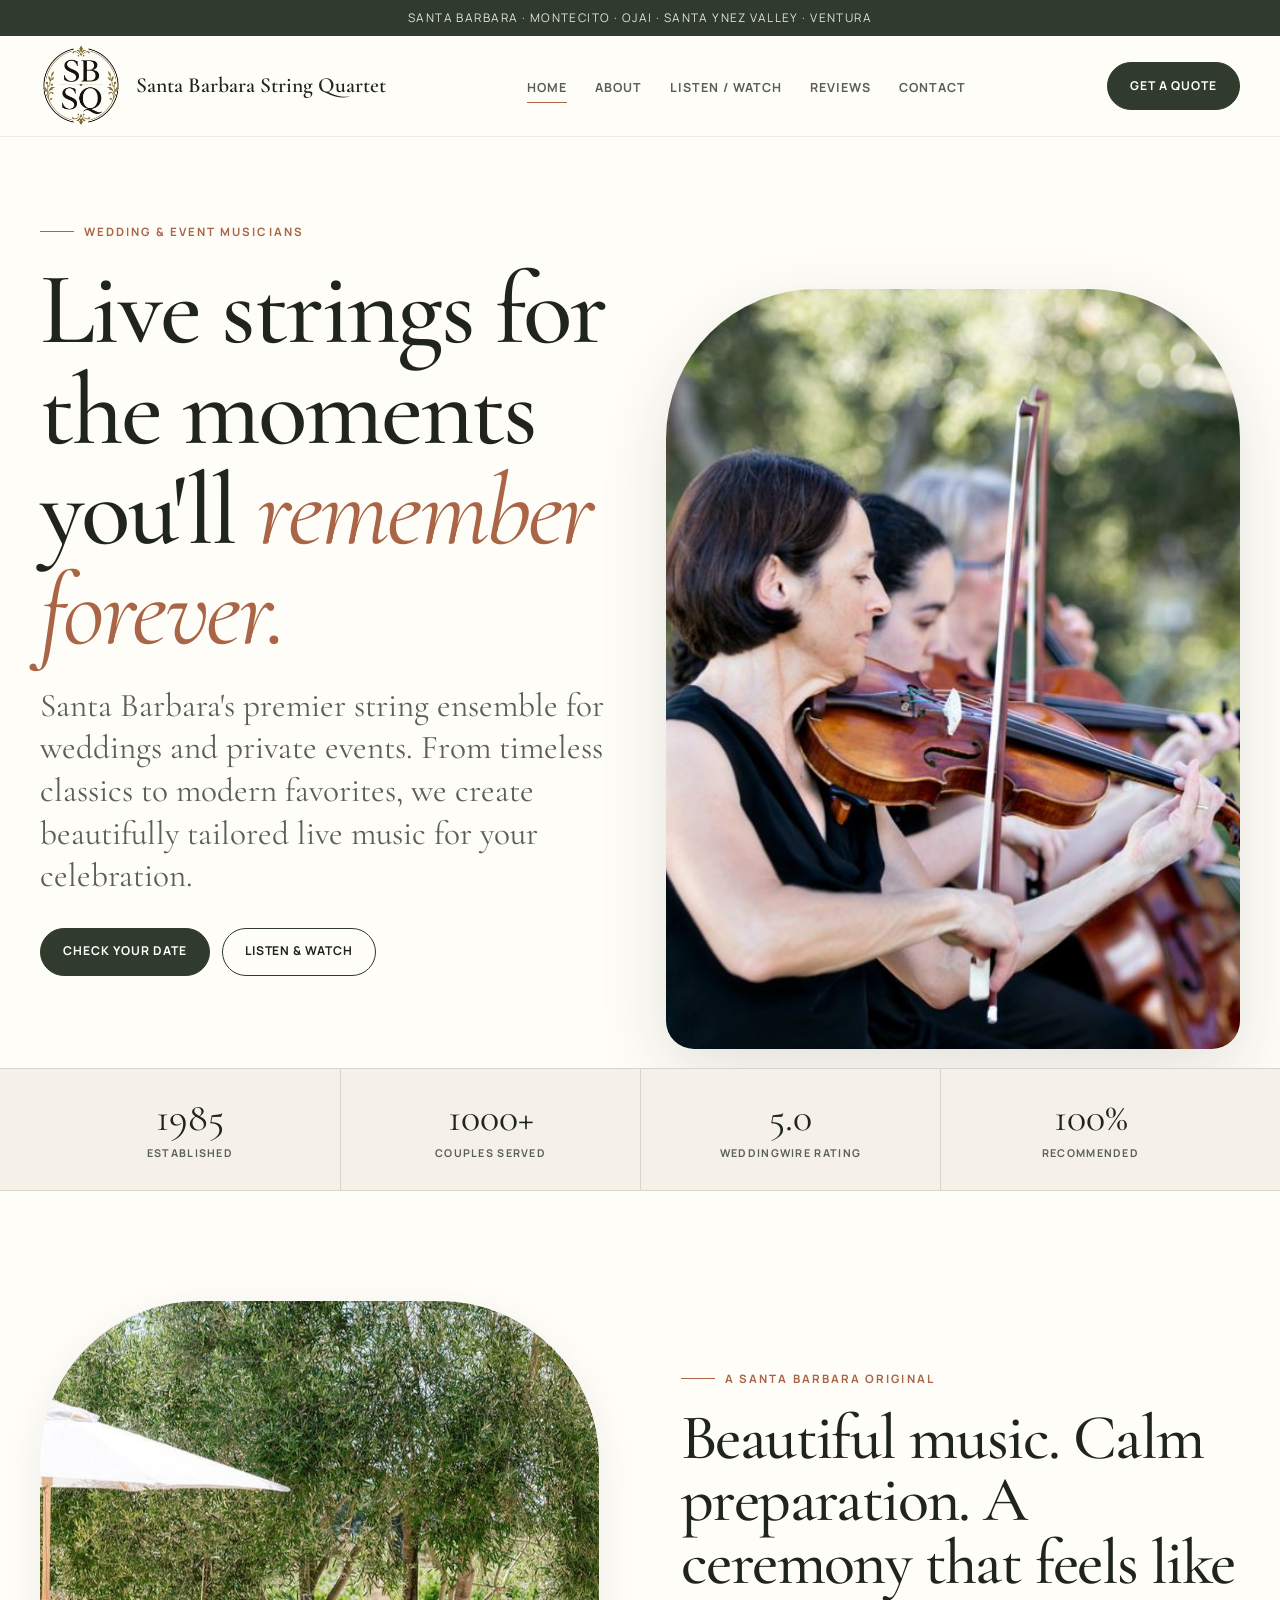
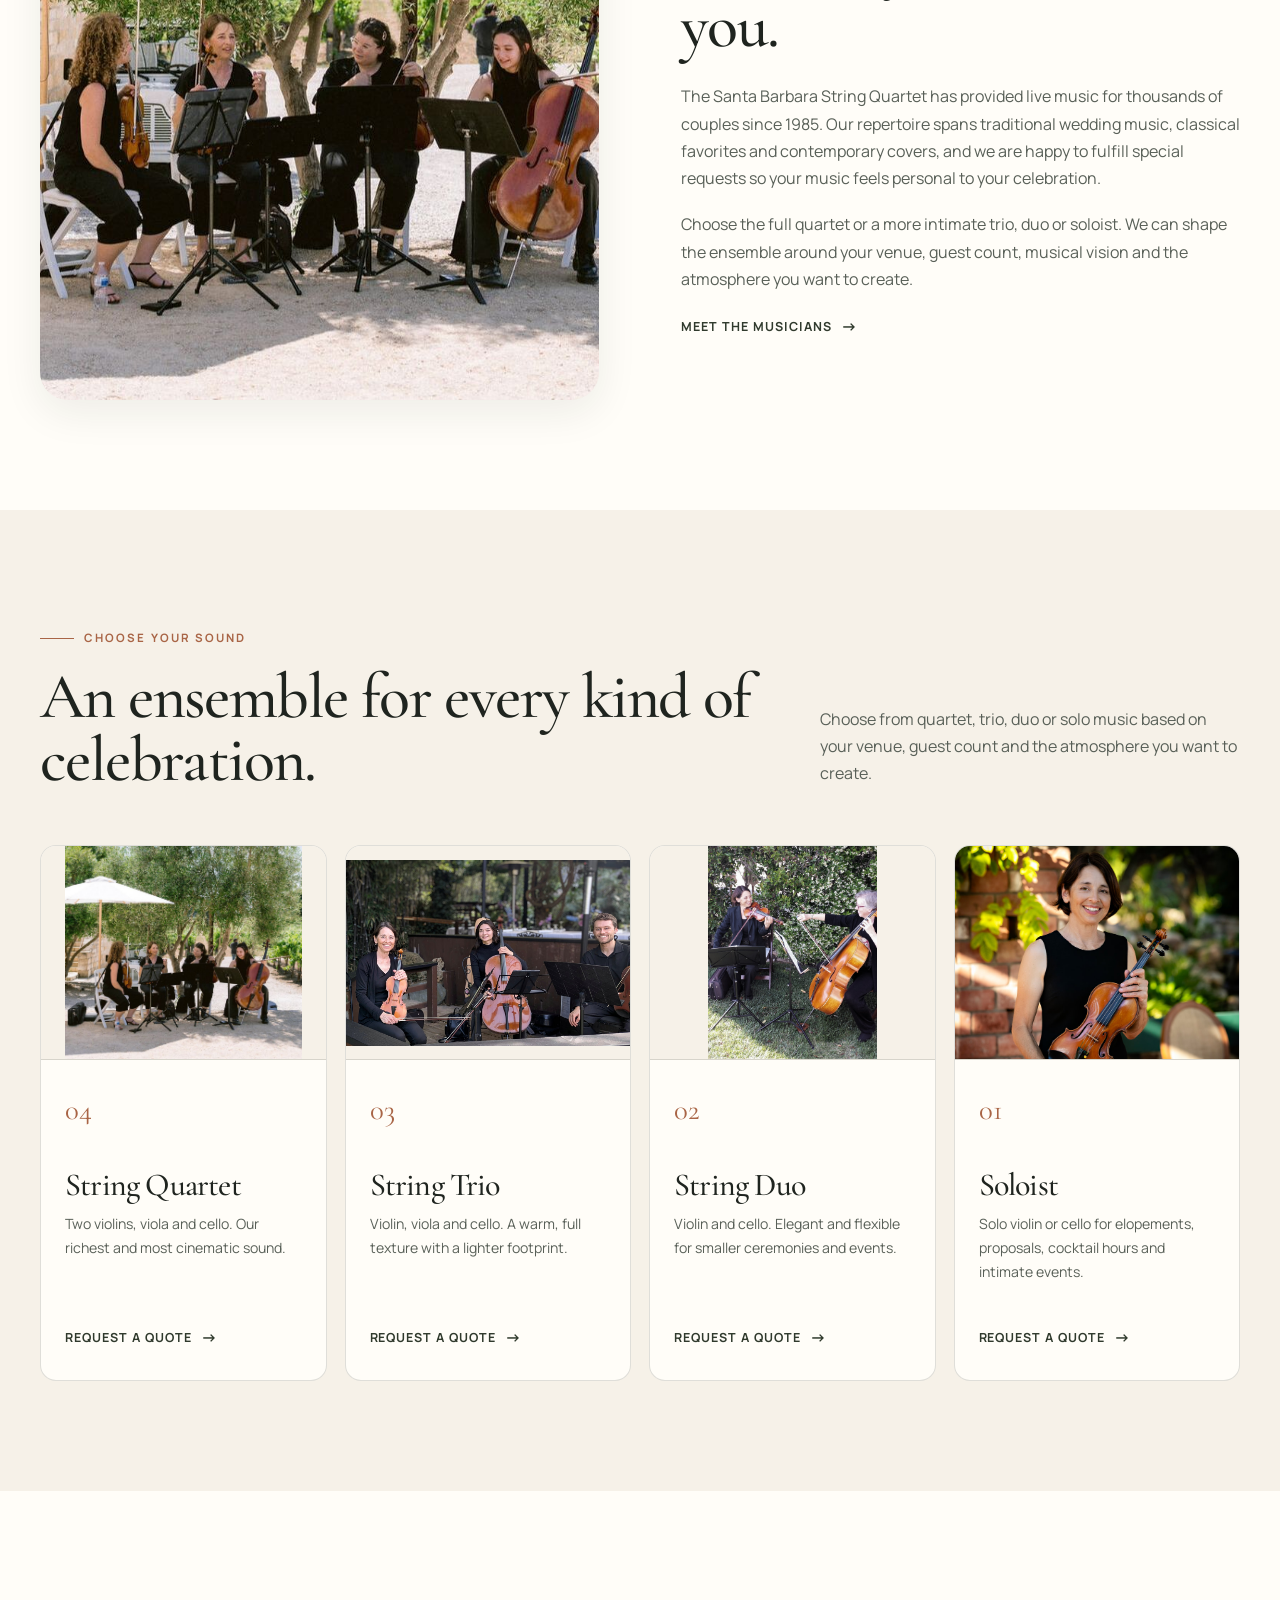
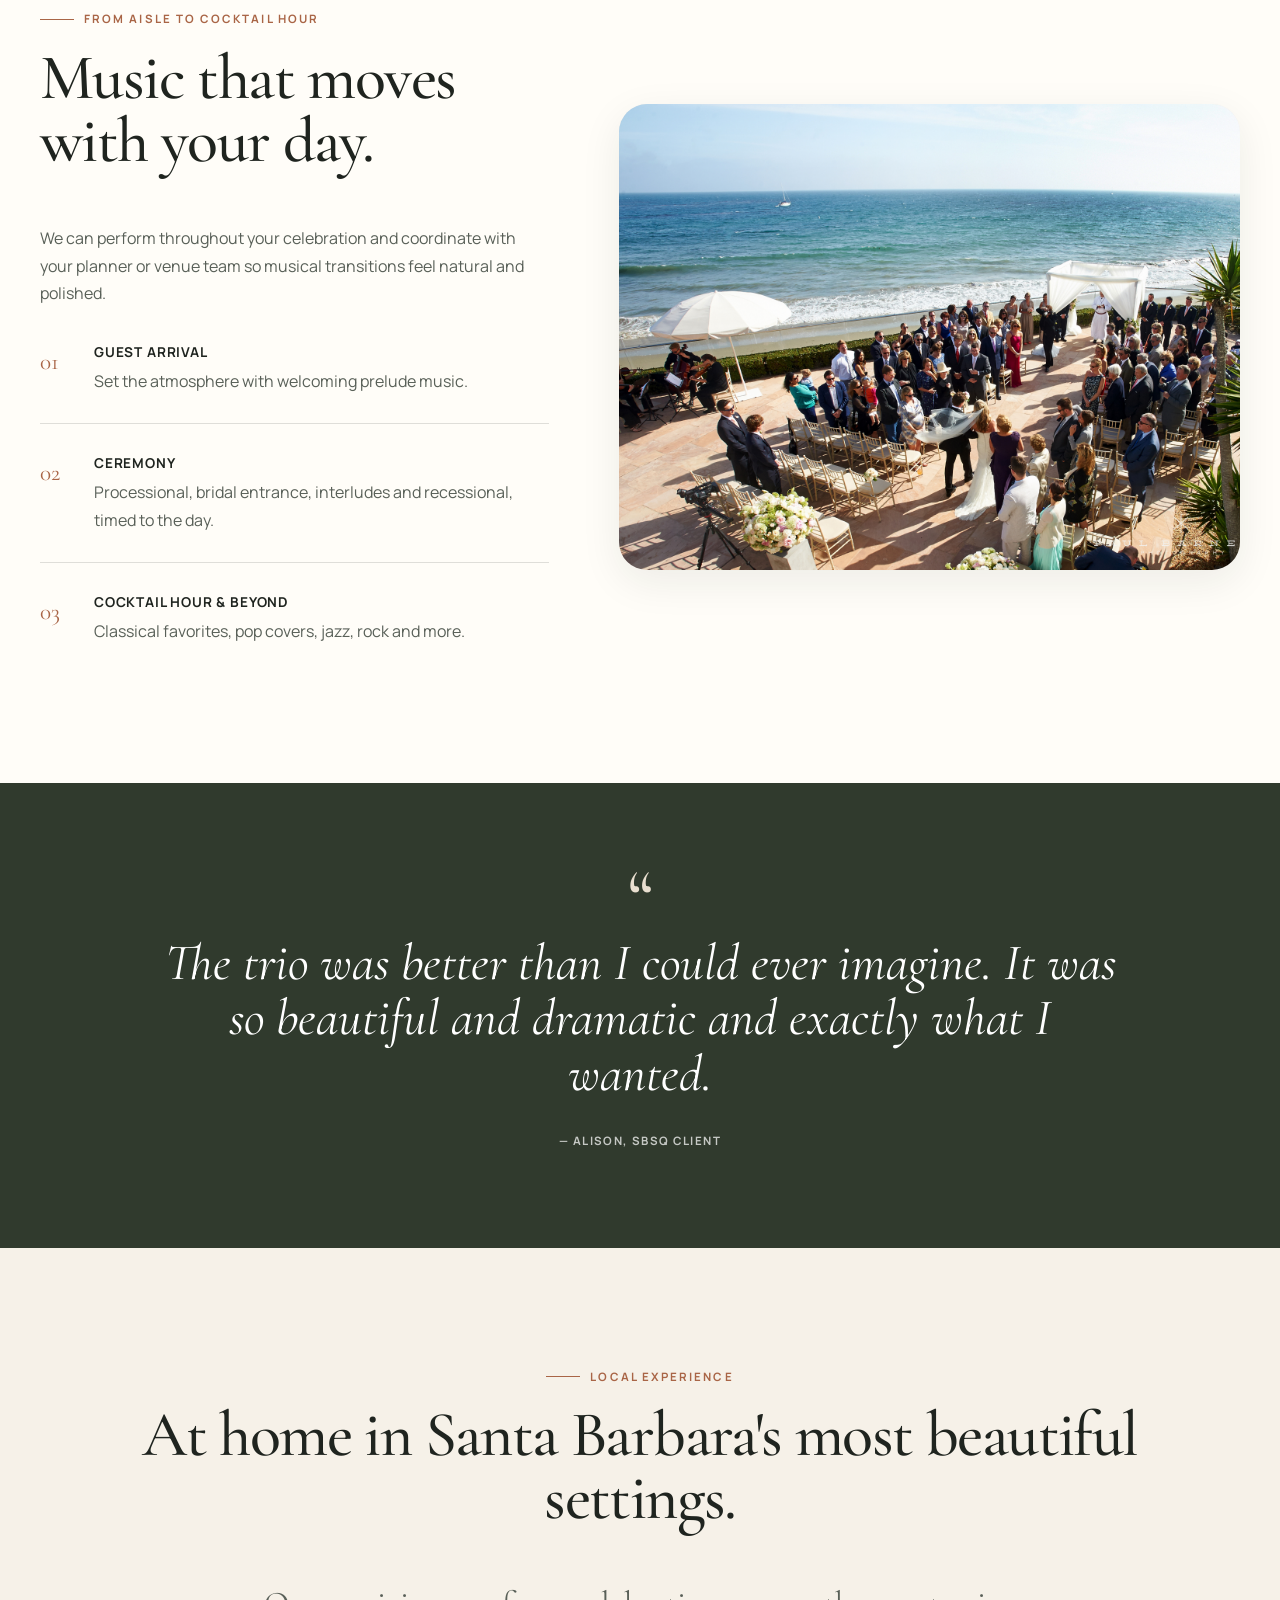
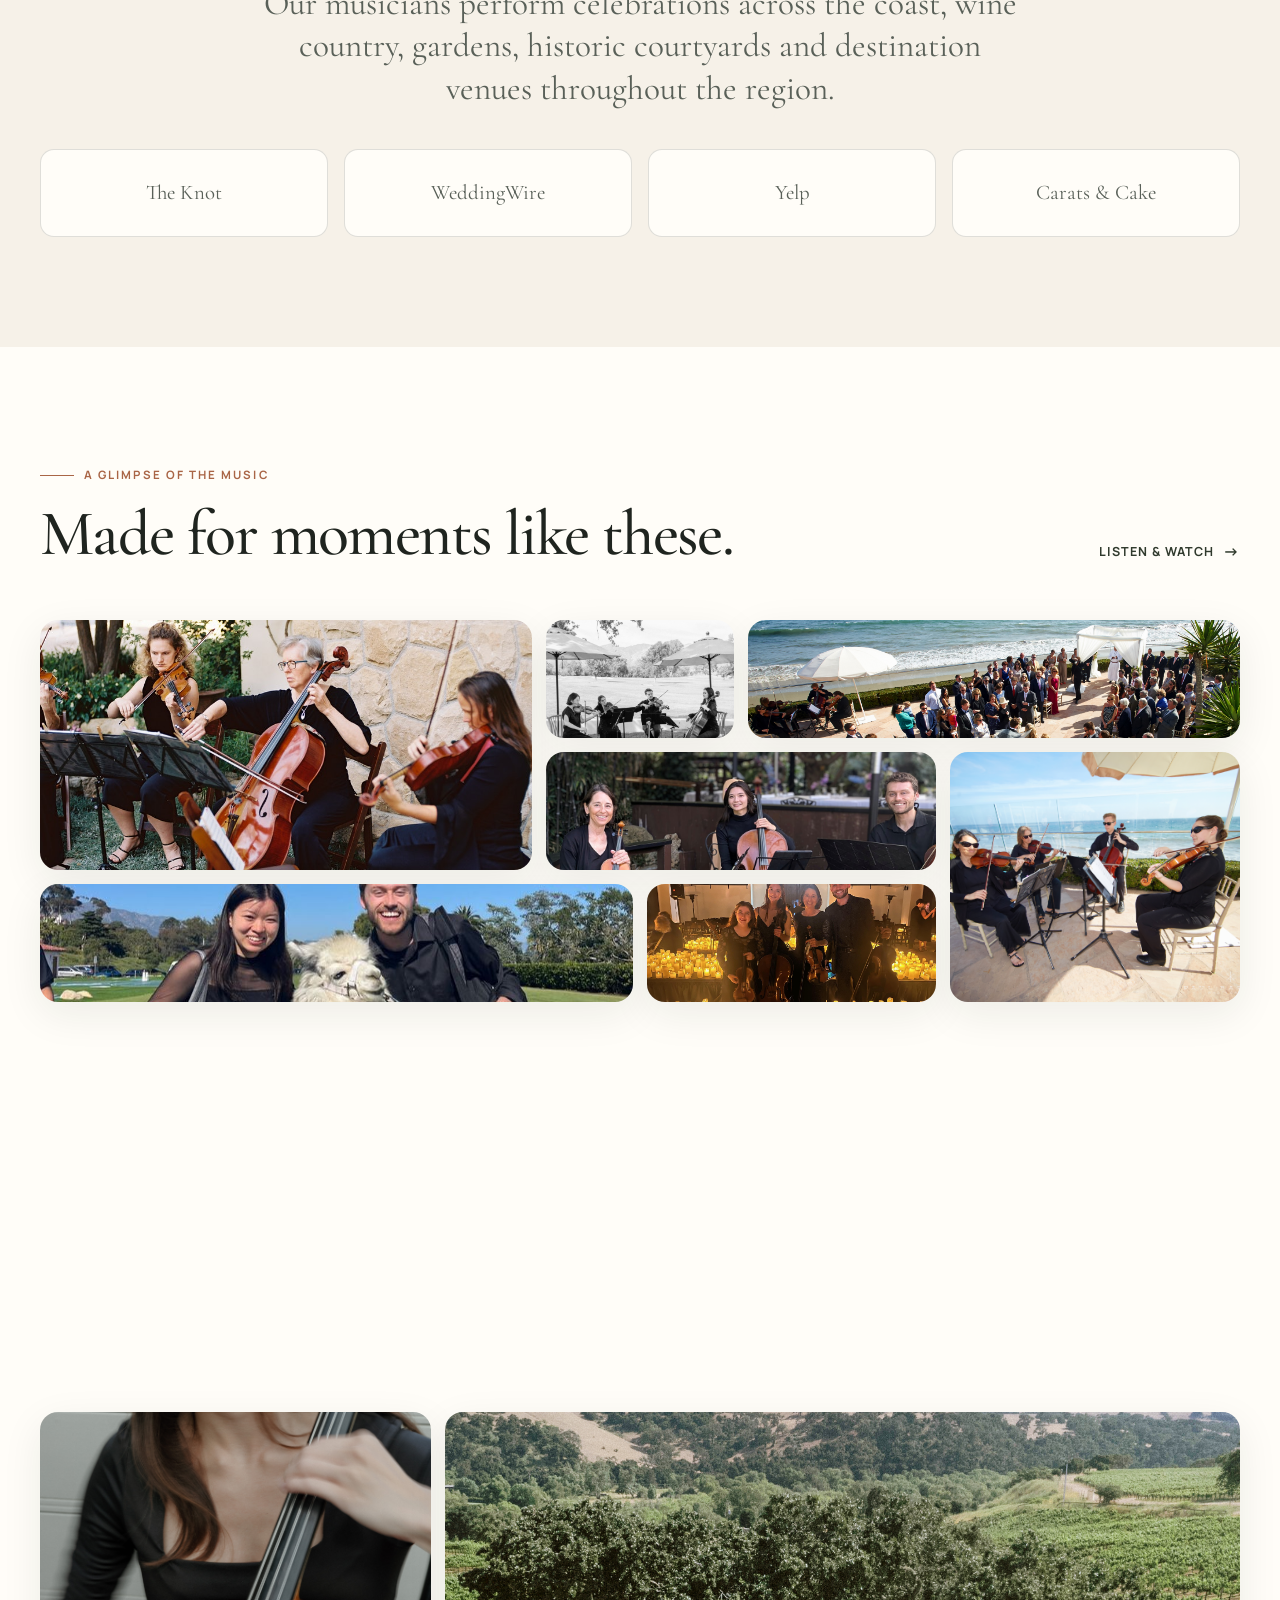
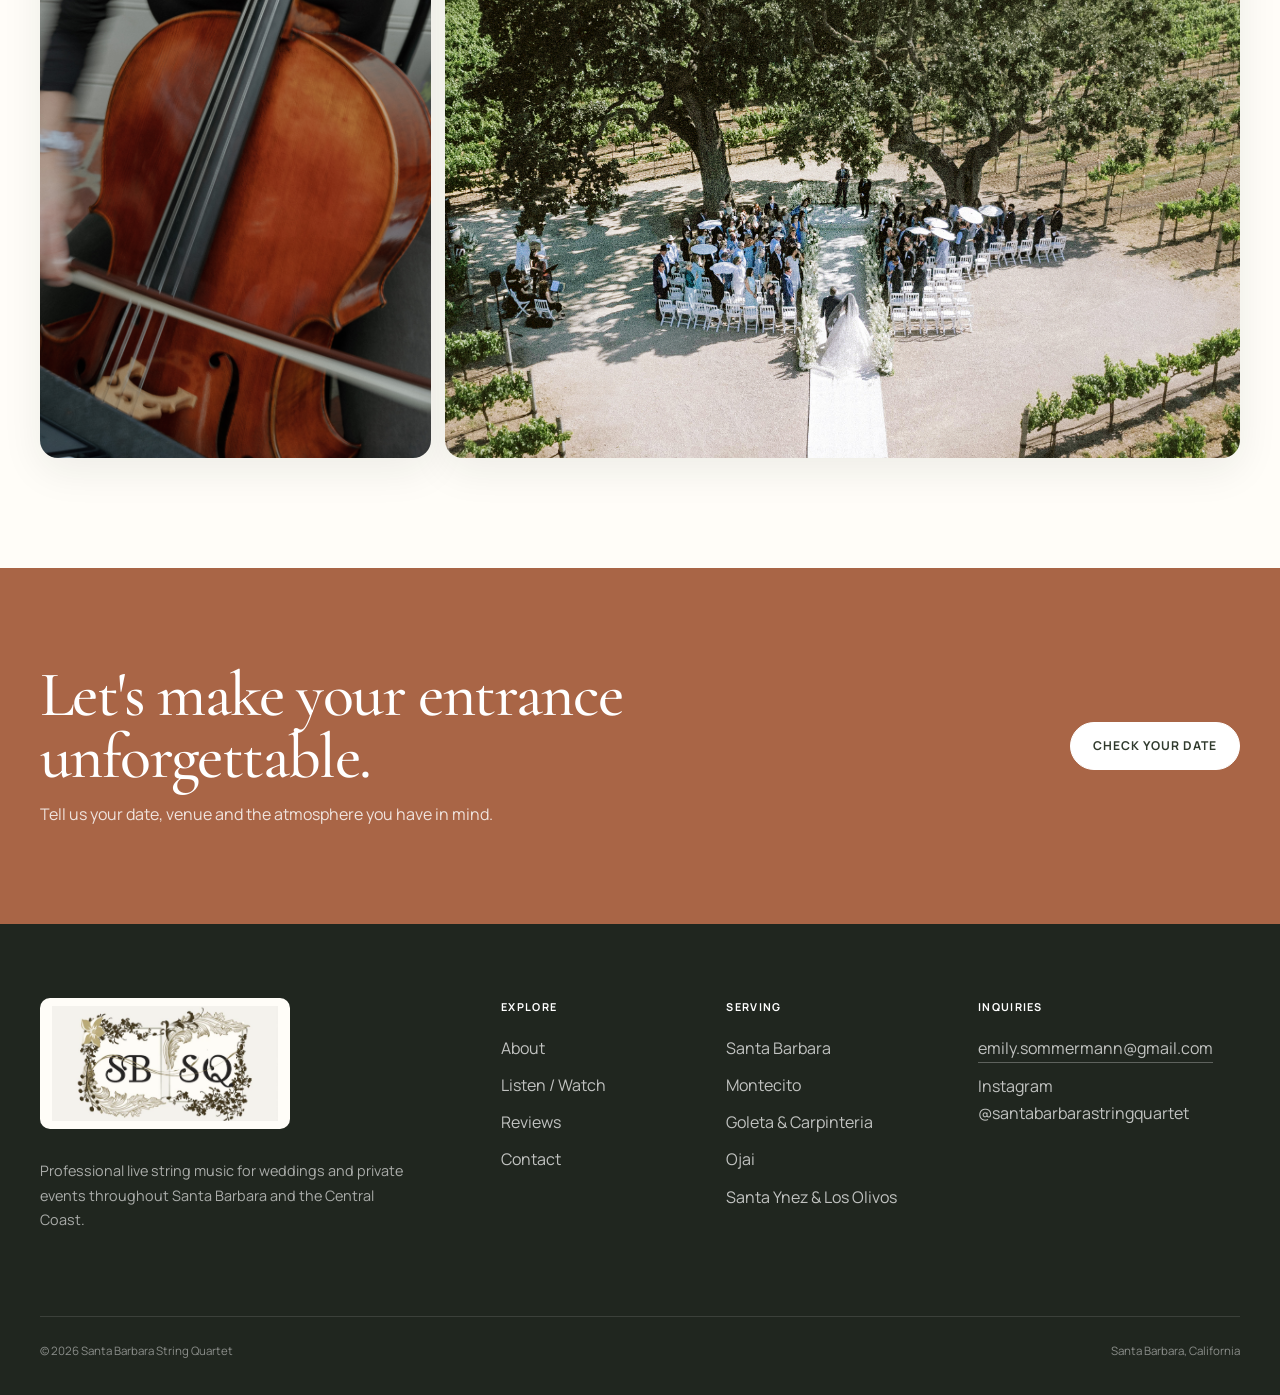
==== commit d2294dd3: "Refactor HTML by removing comments and cleaning up code Removed unnecessary comments and improved HT" ====
--- a/index.html
+++ b/index.html
@@ -18,20 +18,19 @@
 
   <meta name="theme-color" content="#303a2d">
 
-  <!-- Browser favicon -->
   <link
     rel="icon"
     type="image/png"
     sizes="32x32"
     href="assets/images/favicon-32x32.png"
   >
+
   <link
     rel="shortcut icon"
     type="image/png"
     href="assets/images/favicon-32x32.png"
   >
 
-  <!-- Social-sharing metadata -->
   <meta property="og:type" content="website">
 
   <meta
@@ -49,7 +48,6 @@
     content="https://www.santabarbarastringquartet.com/assets/images/quartet-vineyard.jpg"
   >
 
-  <!-- Fonts -->
   <link rel="preconnect" href="https://fonts.googleapis.com">
   <link rel="preconnect" href="https://fonts.gstatic.com" crossorigin>
 
@@ -149,6 +147,7 @@
       border-radius: 18px;
       position: relative;
       transform: none !important;
+      background: #fffdf8;
     }
 
     .gallery-grid .gallery-item img {
@@ -160,15 +159,6 @@
       object-fit: cover;
     }
 
-    /*
-      Continuous scrapbook grid.
-
-      Rows 1–6 = original gallery.
-      Rows 7–11 = Katrina + oak ceremony.
-
-      Both new images begin IMMEDIATELY after row 6.
-    */
-
     .gallery-item--1 {
       grid-column: 1 / 6;
       grid-row: 1 / 5;
@@ -204,7 +194,6 @@
       grid-row: 5 / 7;
     }
 
-    /* New images start directly at grid line 7 */
     .gallery-item--8 {
       grid-column: 1 / 5;
       grid-row: 7 / 12;
@@ -216,12 +205,18 @@
     }
 
     /*
-      Crop positioning.
-      Keep musicians' faces and important subjects visible.
+      These two ensemble photos need their full horizontal field
+      visible so players are not cropped off at the sides.
     */
 
     .gallery-item--1 img {
-      object-position: center 38%;
+      object-fit: contain;
+      object-position: center center;
+    }
+
+    .gallery-item--5 img {
+      object-fit: contain;
+      object-position: center center;
     }
 
     .gallery-item--2 img {
@@ -236,10 +231,6 @@
       object-position: center 38%;
     }
 
-    .gallery-item--5 img {
-      object-position: center 35%;
-    }
-
     .gallery-item--6 img {
       object-position: center 35%;
     }
@@ -255,11 +246,6 @@
     .gallery-item--9 img {
       object-position: center center;
     }
-
-    /*
-      Tablet/mobile:
-      natural-image masonry so portraits and faces are not cropped.
-    */
 
     @media (max-width: 900px) {
       .gallery-grid {
@@ -344,35 +330,11 @@
 
       <nav class="site-nav" aria-label="Primary navigation">
         <ul>
-          <li>
-            <a href="index.html" aria-current="page">
-              Home
-            </a>
-          </li>
-
-          <li>
-            <a href="about.html">
-              About
-            </a>
-          </li>
-
-          <li>
-            <a href="listenwatch.html">
-              Listen / Watch
-            </a>
-          </li>
-
-          <li>
-            <a href="reviews.html">
-              Reviews
-            </a>
-          </li>
-
-          <li>
-            <a href="contact.html">
-              Contact
-            </a>
-          </li>
+          <li><a href="index.html" aria-current="page">Home</a></li>
+          <li><a href="about.html">About</a></li>
+          <li><a href="listenwatch.html">Listen / Watch</a></li>
+          <li><a href="reviews.html">Reviews</a></li>
+          <li><a href="contact.html">Contact</a></li>
         </ul>
       </nav>
 
@@ -385,9 +347,7 @@
 
   <main id="main">
 
-    <!-- =====================================================
-         HERO
-         ===================================================== -->
+    <!-- HERO -->
 
     <section class="hero">
       <div class="container hero-grid">
@@ -439,61 +399,37 @@
       </div>
     </section>
 
-    <!-- =====================================================
-         PROOF STRIP
-         ===================================================== -->
+    <!-- PROOF STRIP -->
 
     <section class="proof-strip">
 
       <div class="container proof-grid">
 
         <div class="proof-item">
-          <span class="proof-number">
-            1985
-          </span>
-
-          <span class="proof-label">
-            Established
-          </span>
+          <span class="proof-number">1985</span>
+          <span class="proof-label">Established</span>
         </div>
 
         <div class="proof-item">
-          <span class="proof-number">
-            1000+
-          </span>
-
-          <span class="proof-label">
-            Couples served
-          </span>
+          <span class="proof-number">1000+</span>
+          <span class="proof-label">Couples served</span>
         </div>
 
         <div class="proof-item">
-          <span class="proof-number">
-            5.0
-          </span>
-
-          <span class="proof-label">
-            Weddingwire rating
-          </span>
+          <span class="proof-number">5.0</span>
+          <span class="proof-label">Weddingwire rating</span>
         </div>
 
         <div class="proof-item">
-          <span class="proof-number">
-            100%
-          </span>
-
-          <span class="proof-label">
-            Recommended
-          </span>
+          <span class="proof-number">100%</span>
+          <span class="proof-label">Recommended</span>
         </div>
 
       </div>
 
     </section>
 
-    <!-- =====================================================
-         INTRODUCTION
-         ===================================================== -->
+    <!-- INTRODUCTION -->
 
     <section class="section">
 
@@ -542,9 +478,7 @@
 
     </section>
 
-    <!-- =====================================================
-         ENSEMBLE OPTIONS
-         ===================================================== -->
+    <!-- ENSEMBLE OPTIONS -->
 
     <section class="section section--cream ensemble-section">
 
@@ -587,13 +521,9 @@
 
             <div class="ensemble-card-body">
 
-              <span class="number">
-                04
-              </span>
-
-              <h3>
-                String Quartet
-              </h3>
+              <span class="number">04</span>
+
+              <h3>String Quartet</h3>
 
               <p>
                 Two violins, viola and cello. Our richest and most cinematic sound.
@@ -621,13 +551,9 @@
 
             <div class="ensemble-card-body">
 
-              <span class="number">
-                03
-              </span>
-
-              <h3>
-                String Trio
-              </h3>
+              <span class="number">03</span>
+
+              <h3>String Trio</h3>
 
               <p>
                 Violin, viola and cello. A warm, full texture with a lighter footprint.
@@ -655,13 +581,9 @@
 
             <div class="ensemble-card-body">
 
-              <span class="number">
-                02
-              </span>
-
-              <h3>
-                String Duo
-              </h3>
+              <span class="number">02</span>
+
+              <h3>String Duo</h3>
 
               <p>
                 Violin and cello. Elegant and flexible for smaller ceremonies and
@@ -690,13 +612,9 @@
 
             <div class="ensemble-card-body">
 
-              <span class="number">
-                01
-              </span>
-
-              <h3>
-                Soloist
-              </h3>
+              <span class="number">01</span>
+
+              <h3>Soloist</h3>
 
               <p>
                 Solo violin or cello for elopements, proposals, cocktail hours and
@@ -717,9 +635,7 @@
 
     </section>
 
-    <!-- =====================================================
-         EVENT FLOW
-         ===================================================== -->
+    <!-- EVENT FLOW -->
 
     <section class="section">
 
@@ -743,27 +659,18 @@
           <ol class="timeline">
 
             <li>
-              <strong>
-                Guest arrival
-              </strong>
-
+              <strong>Guest arrival</strong>
               Set the atmosphere with welcoming prelude music.
             </li>
 
             <li>
-              <strong>
-                Ceremony
-              </strong>
-
+              <strong>Ceremony</strong>
               Processional, bridal entrance, interludes and recessional,
               timed to the day.
             </li>
 
             <li>
-              <strong>
-                Cocktail hour &amp; beyond
-              </strong>
-
+              <strong>Cocktail hour &amp; beyond</strong>
               Classical favorites, pop covers, jazz, rock and more.
             </li>
 
@@ -785,9 +692,7 @@
 
     </section>
 
-    <!-- =====================================================
-         TESTIMONIAL
-         ===================================================== -->
+    <!-- TESTIMONIAL -->
 
     <section class="quote-band">
 
@@ -810,9 +715,7 @@
 
     </section>
 
-    <!-- =====================================================
-         LOCAL EXPERIENCE
-         ===================================================== -->
+    <!-- LOCAL EXPERIENCE -->
 
     <section class="section section--cream">
 
@@ -875,9 +778,7 @@
 
     </section>
 
-    <!-- =====================================================
-         GALLERY
-         ===================================================== -->
+    <!-- GALLERY -->
 
     <section class="section">
 
@@ -1001,9 +902,7 @@
 
     </section>
 
-    <!-- =====================================================
-         FINAL CTA
-         ===================================================== -->
+    <!-- FINAL CTA -->
 
     <section class="site-cta">
 
@@ -1030,10 +929,6 @@
     </section>
 
   </main>
-
-  <!-- =======================================================
-       FOOTER
-       ======================================================= -->
 
   <footer class="site-footer">
 
@@ -1108,25 +1003,11 @@
 
           <ul class="footer-list">
 
-            <li>
-              Santa Barbara
-            </li>
-
-            <li>
-              Montecito
-            </li>
-
-            <li>
-              Goleta &amp; Carpinteria
-            </li>
-
-            <li>
-              Ojai
-            </li>
-
-            <li>
-              Santa Ynez &amp; Los Olivos
-            </li>
+            <li>Santa Barbara</li>
+            <li>Montecito</li>
+            <li>Goleta &amp; Carpinteria</li>
+            <li>Ojai</li>
+            <li>Santa Ynez &amp; Los Olivos</li>
 
           </ul>
 
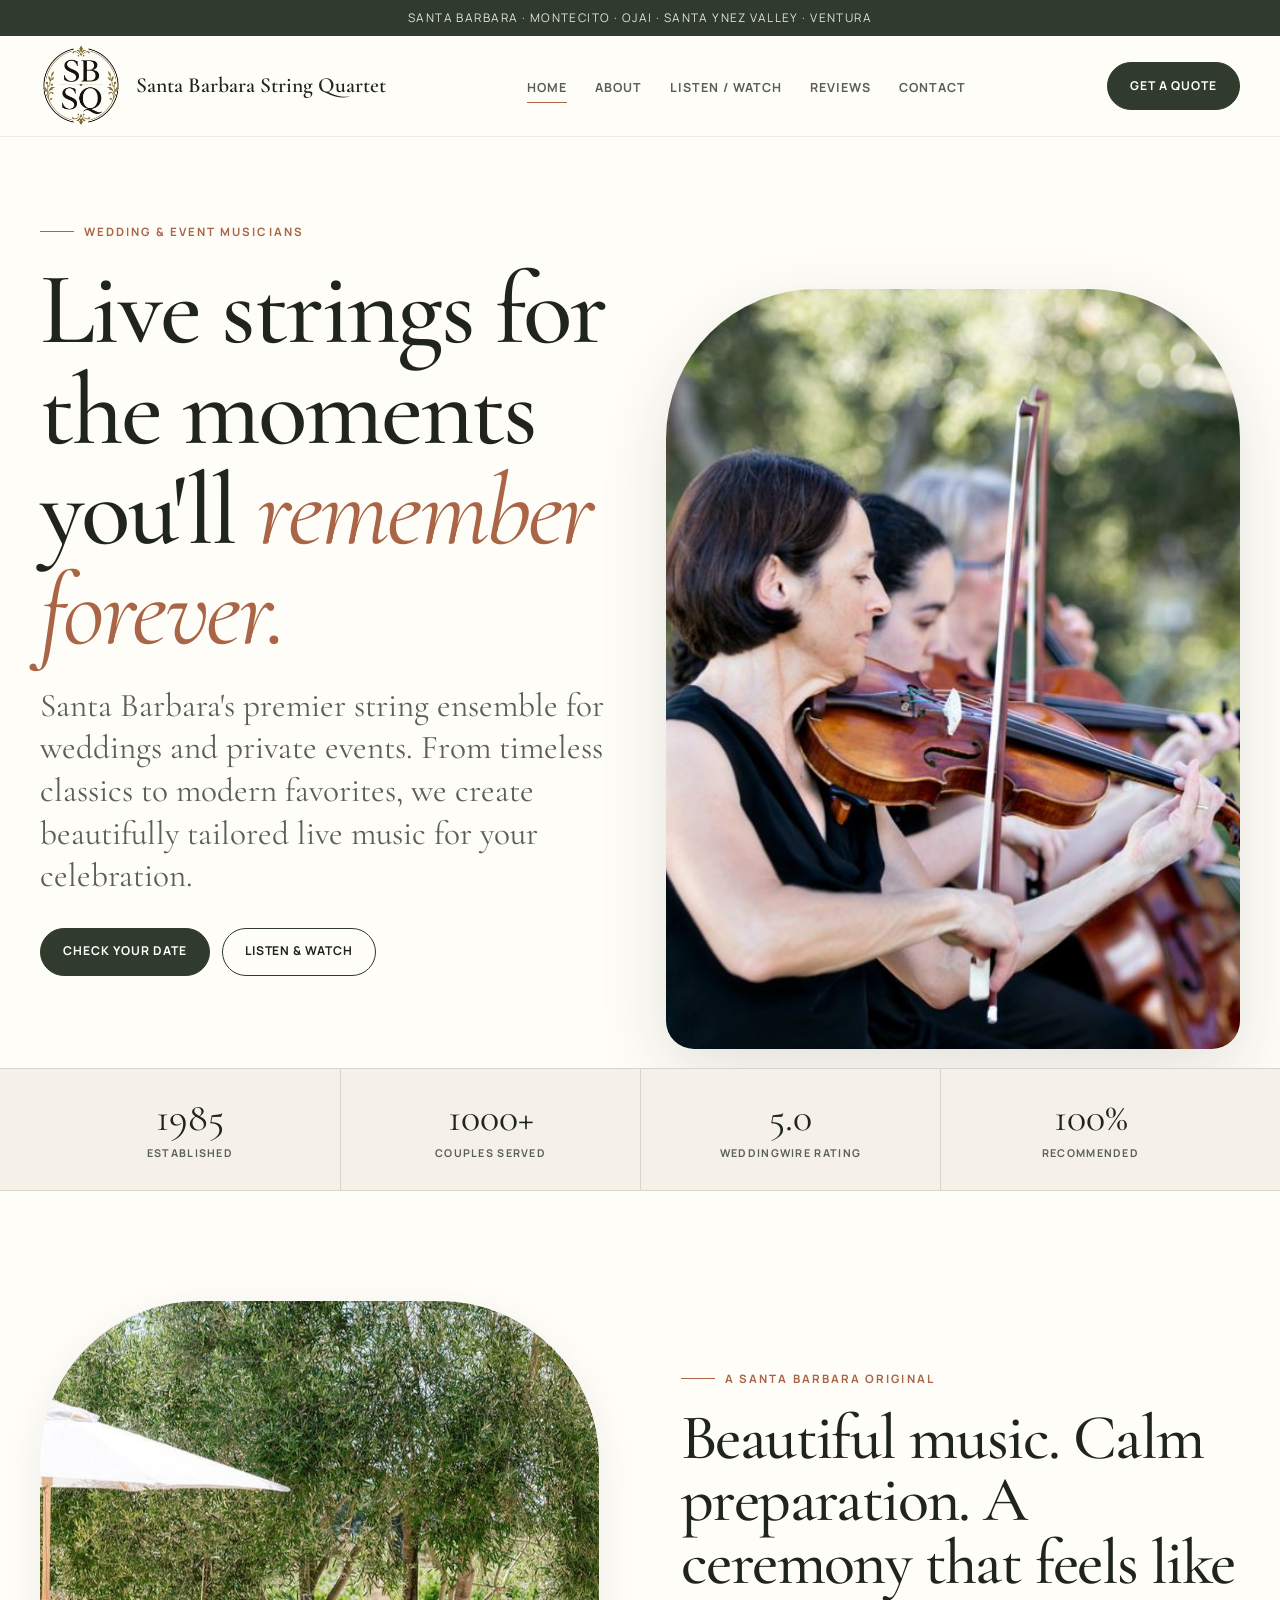
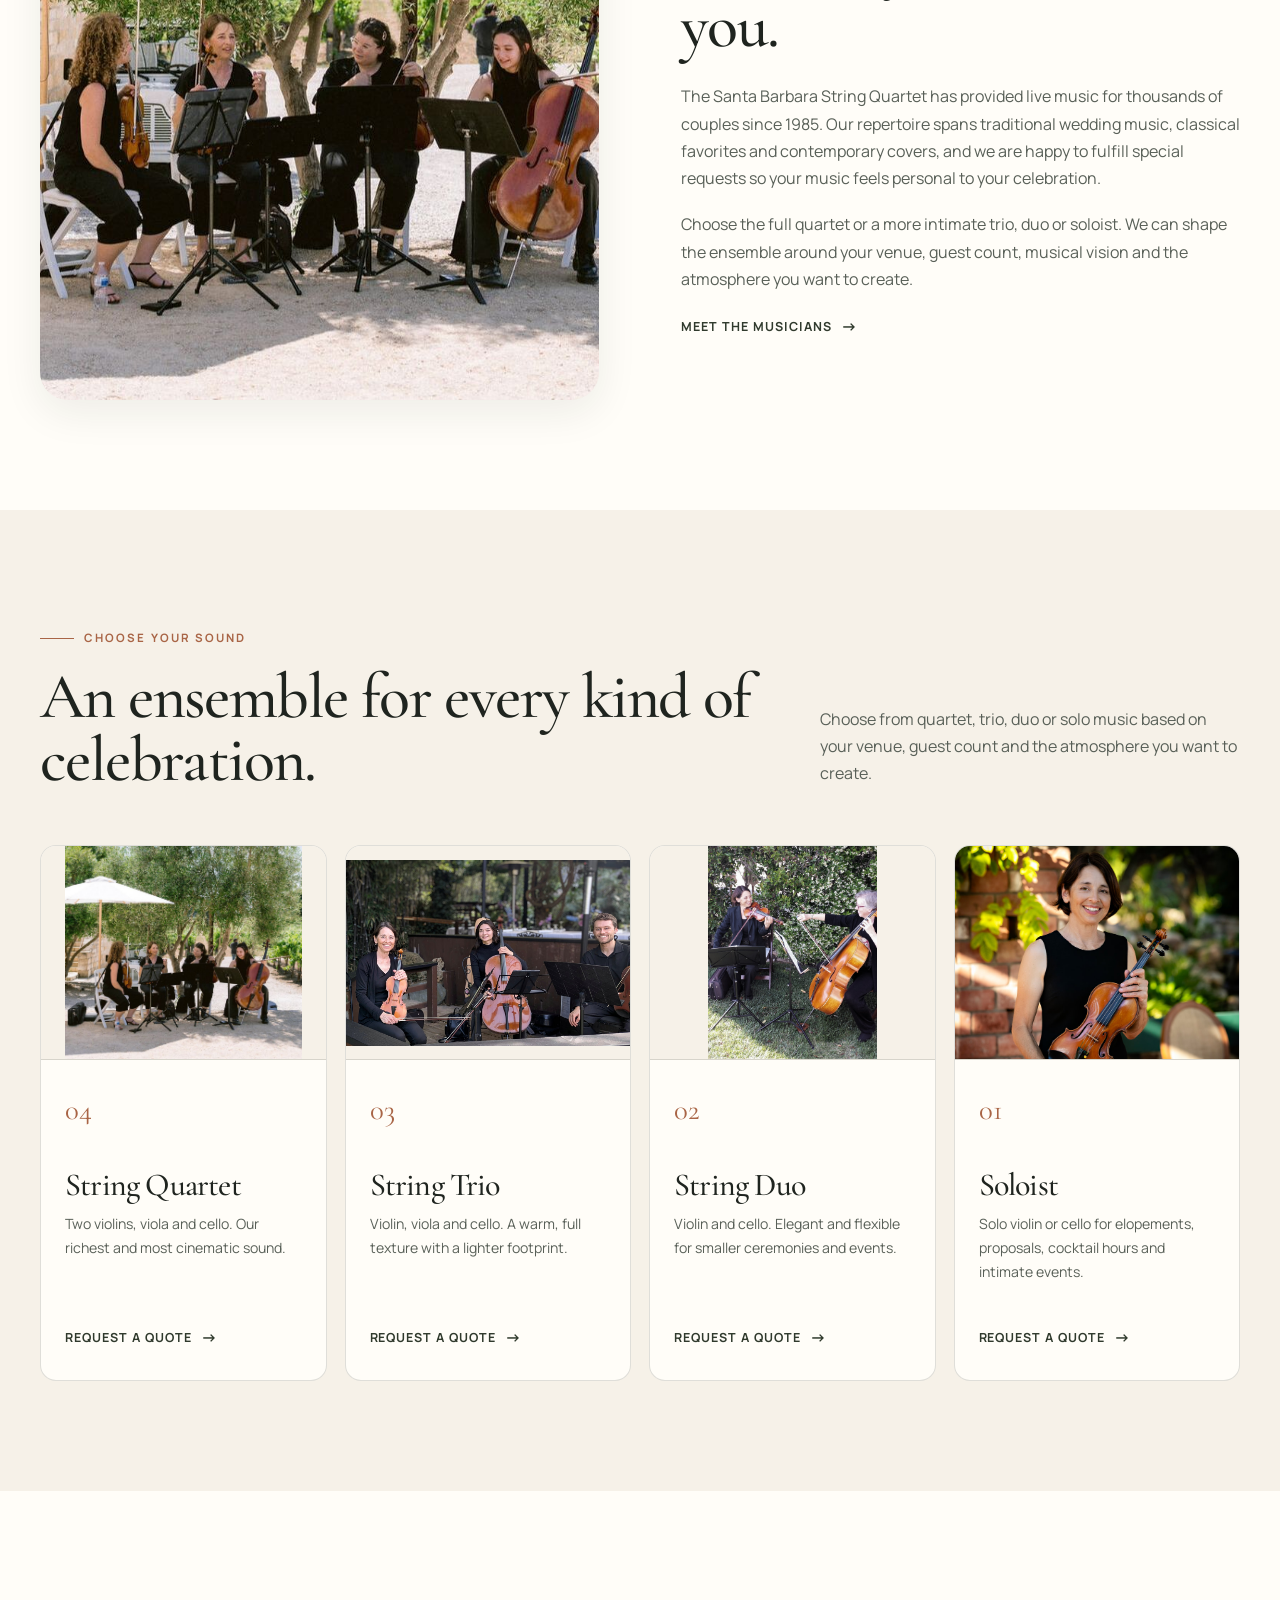
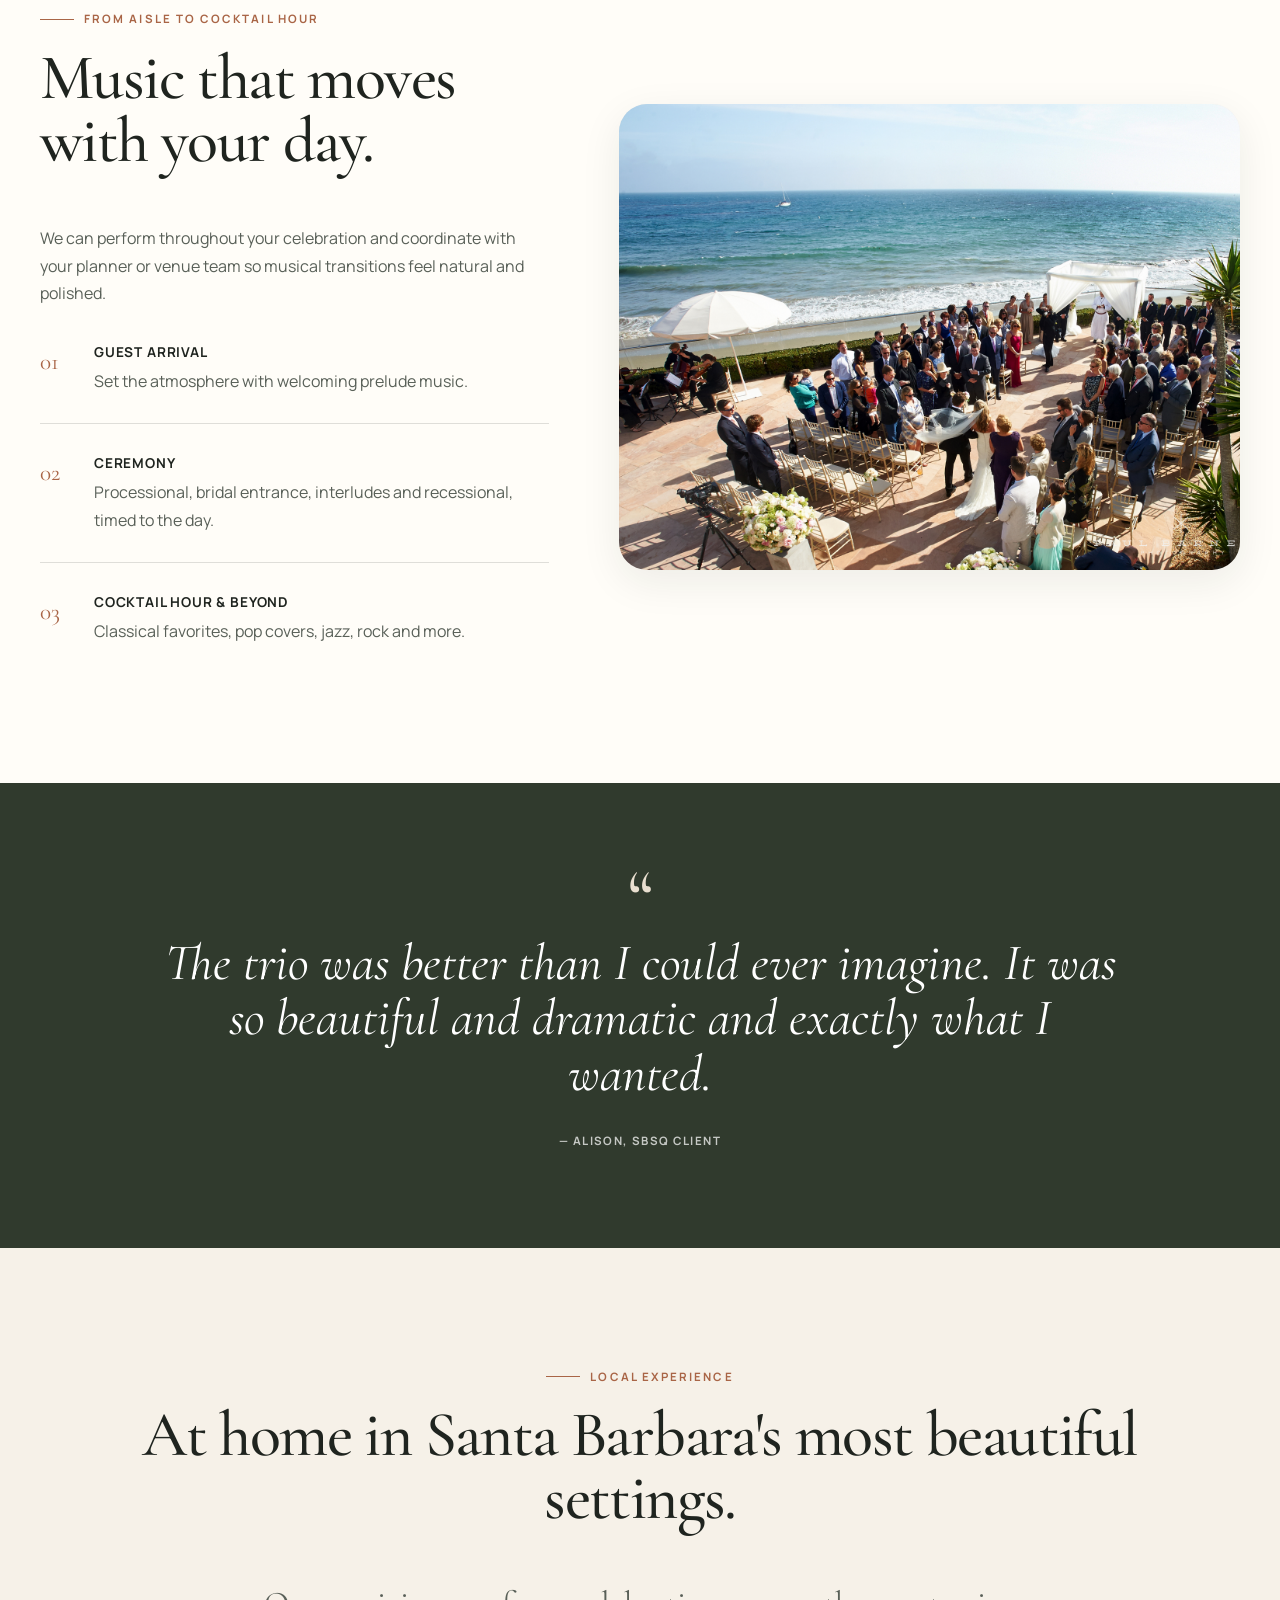
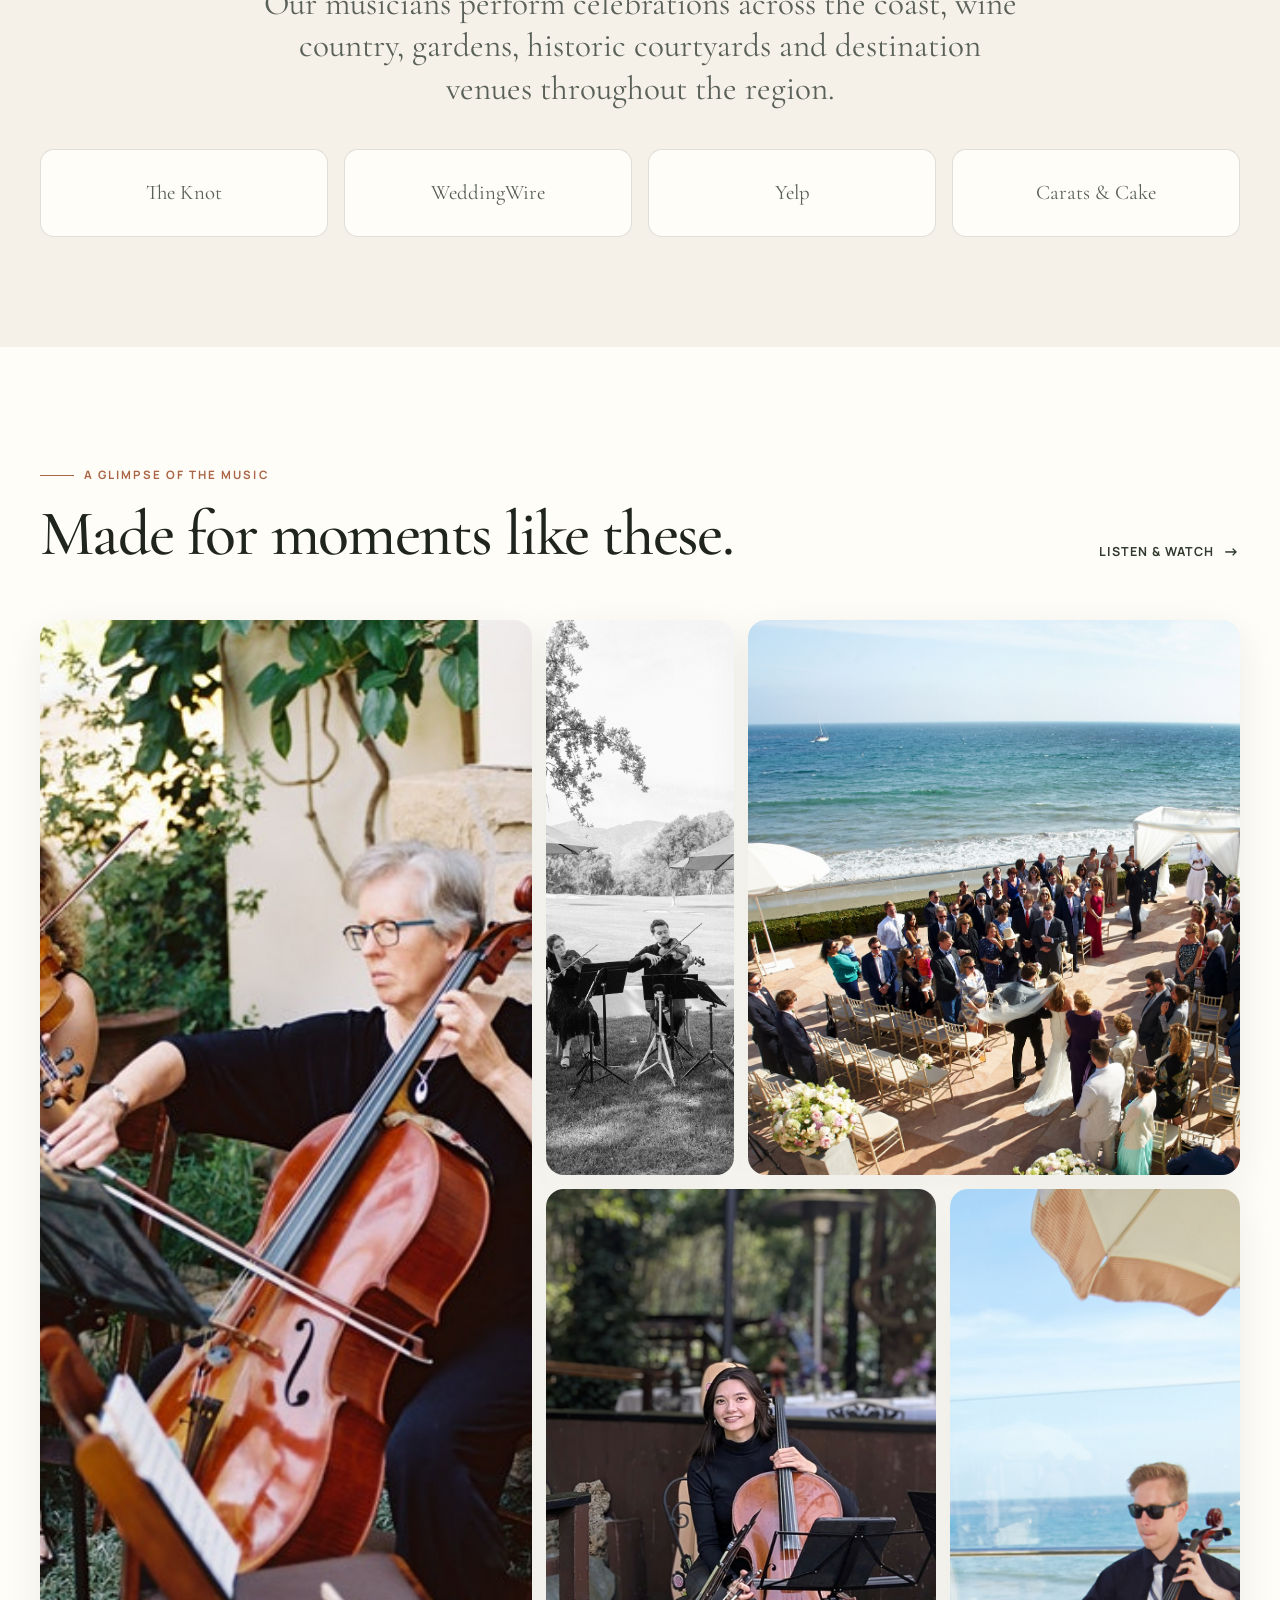
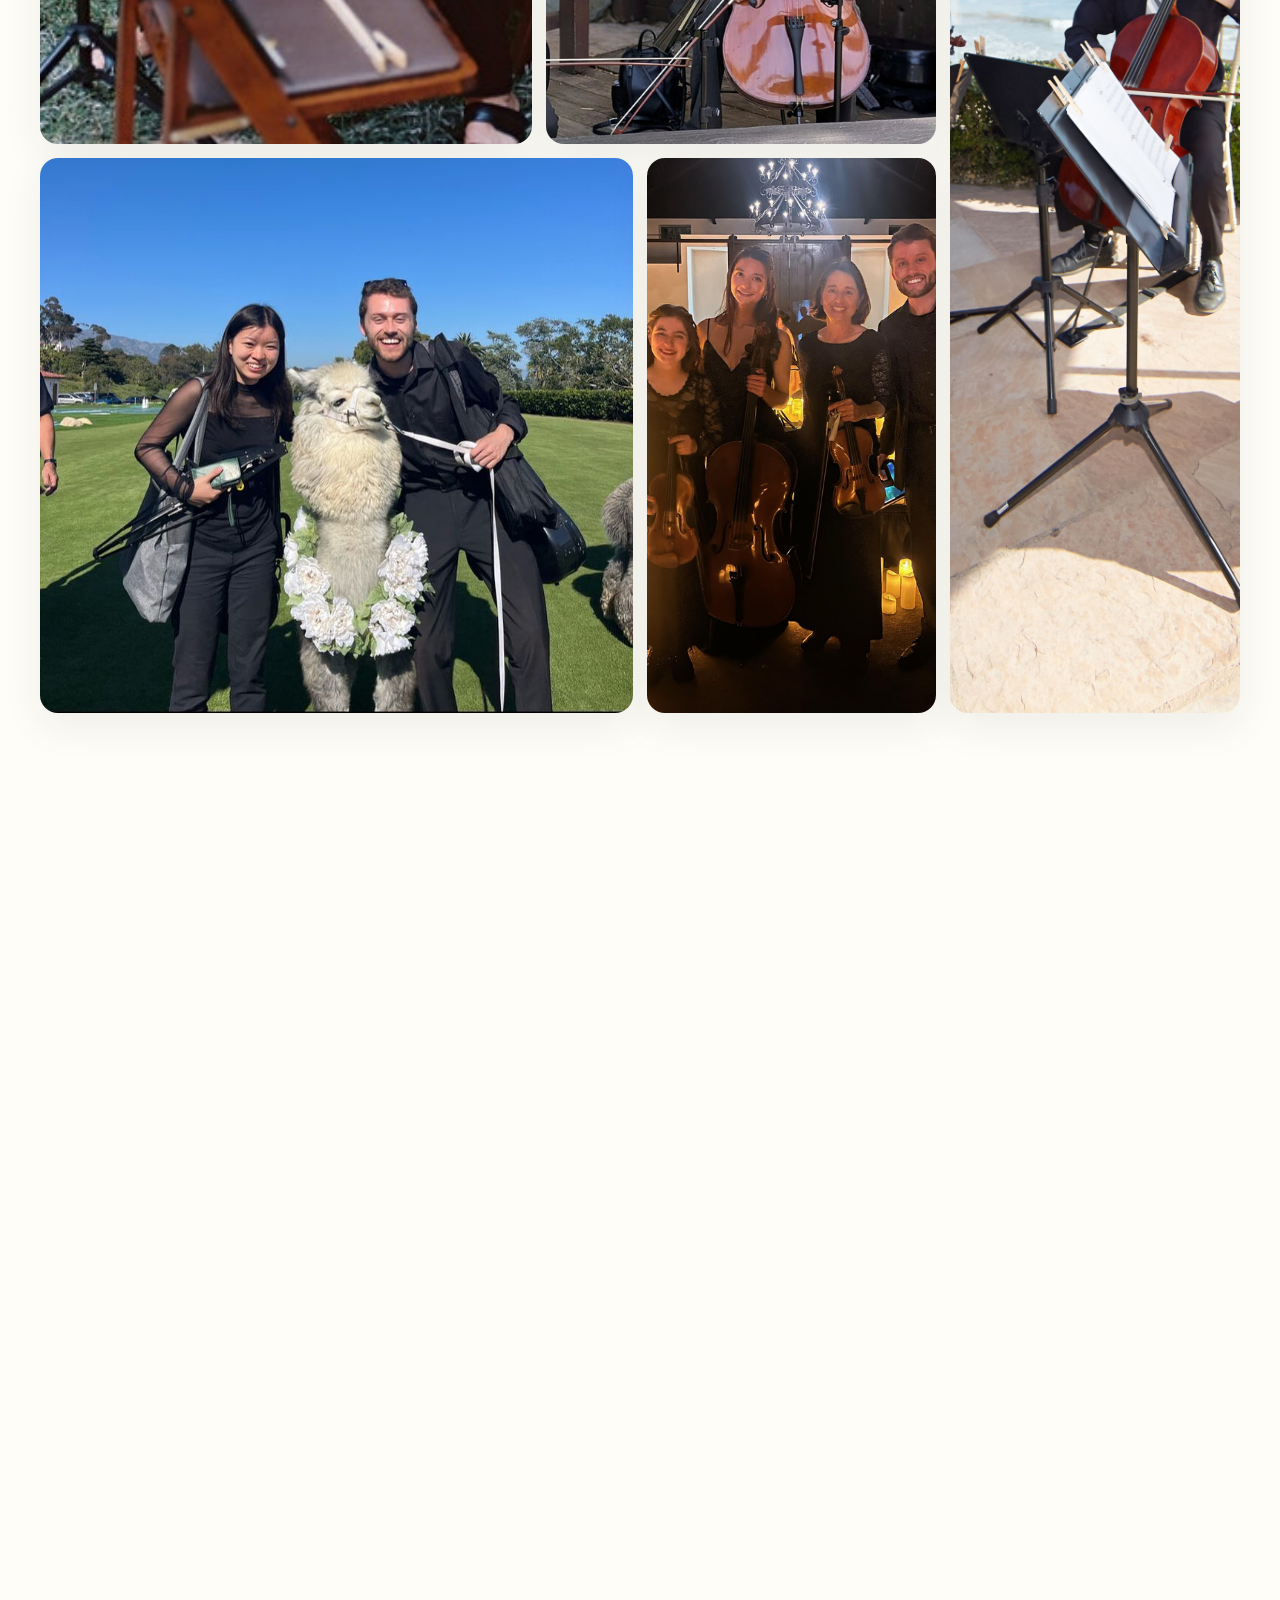
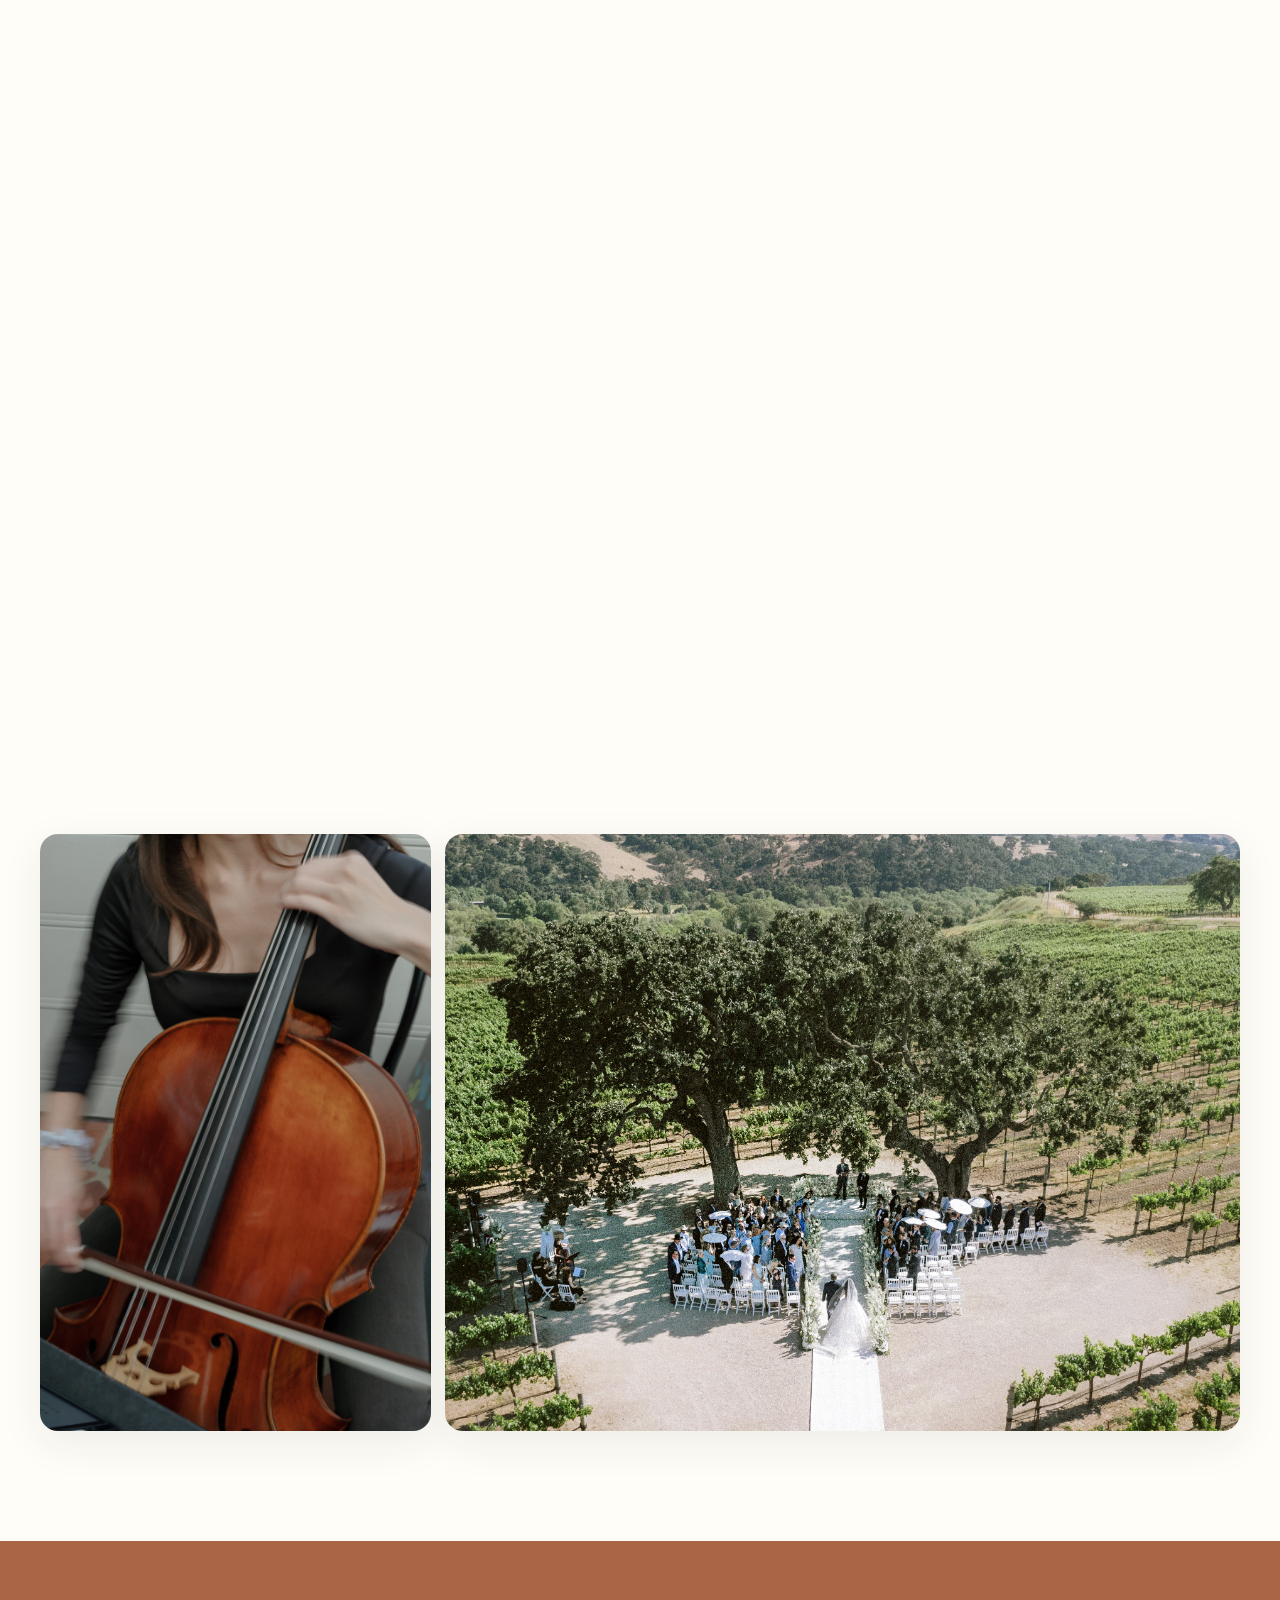
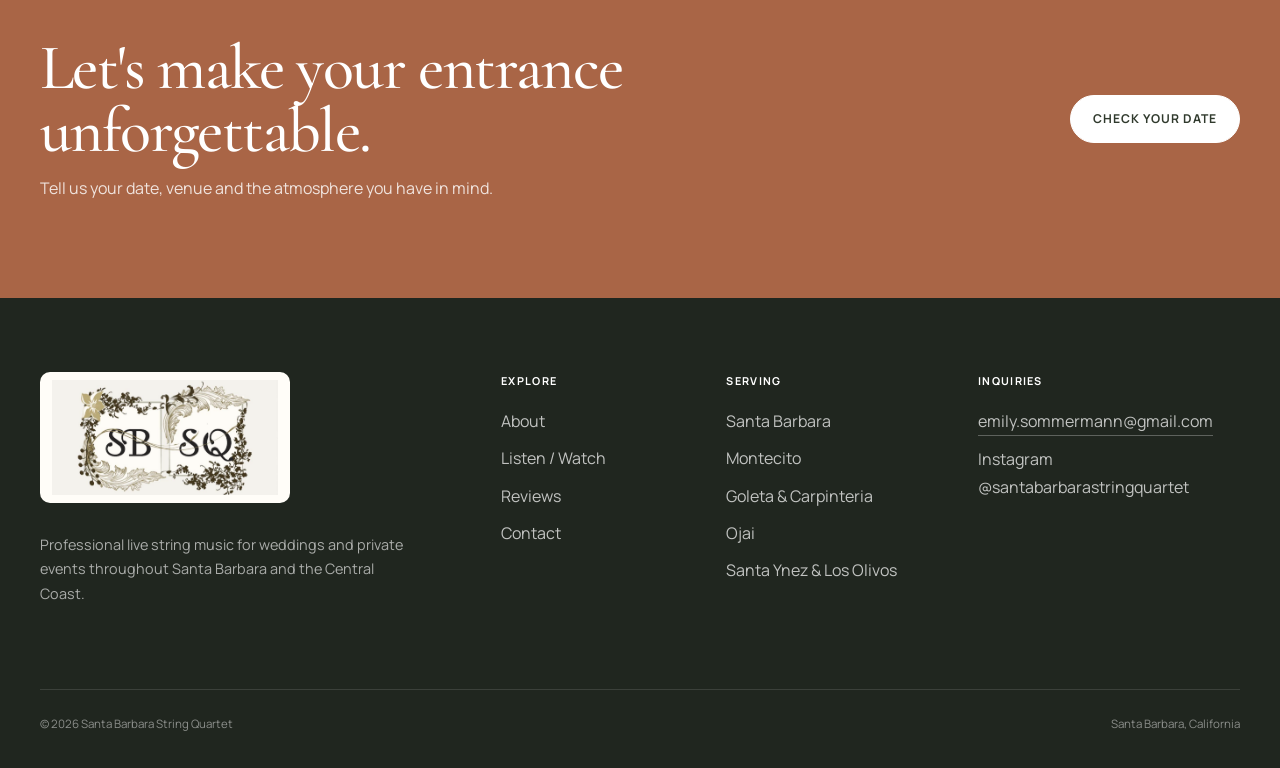
==== commit bdc0e22e: "Refactor index.html for accessibility and layout Updated HTML structure and improved accessibility f" ====
--- a/index.html
+++ b/index.html
@@ -18,39 +18,37 @@
 
   <meta name="theme-color" content="#303a2d">
 
+  <!-- Browser favicon -->
   <link
     rel="icon"
     type="image/png"
     sizes="32x32"
     href="assets/images/favicon-32x32.png"
   >
-
   <link
     rel="shortcut icon"
     type="image/png"
     href="assets/images/favicon-32x32.png"
   >
 
+  <!-- Social-sharing metadata -->
   <meta property="og:type" content="website">
-
   <meta
     property="og:title"
     content="Santa Barbara String Quartet | Wedding String Quartet & Live Music"
   >
-
   <meta
     property="og:description"
     content="Elegant live string music for Santa Barbara weddings and private events. Quartet, trio, duo and solo musicians serving Santa Barbara, Montecito, Ojai and the Santa Ynez Valley."
   >
-
   <meta
     property="og:image"
     content="https://www.santabarbarastringquartet.com/assets/images/quartet-vineyard.jpg"
   >
 
+  <!-- Fonts -->
   <link rel="preconnect" href="https://fonts.googleapis.com">
   <link rel="preconnect" href="https://fonts.gstatic.com" crossorigin>
-
   <link
     href="https://fonts.googleapis.com/css2?family=Cormorant+Garamond:ital,wght@0,400;0,500;0,600;1,400;1,500&family=Manrope:wght@400;500;600;700&display=swap"
     rel="stylesheet"
@@ -73,10 +71,7 @@
       clear: both;
     }
 
-    /* =========================================================
-       HERO
-       ========================================================= */
-
+    /* Larger, more dramatic homepage hero */
     .hero .hero-grid {
       grid-template-columns: minmax(0, 1fr) minmax(0, 1fr);
       gap: clamp(2rem, 4vw, 4.75rem);
@@ -121,32 +116,52 @@
     }
 
     /* =========================================================
-       SCRAPBOOK GALLERY
+       HOMEPAGE SCRAPBOOK GALLERY
        ========================================================= */
 
     .gallery-grid {
-      display: grid !important;
-      grid-template-columns: repeat(12, minmax(0, 1fr));
-      grid-template-rows: repeat(11, 118px);
+      display: flex !important;
+      flex-direction: column;
       gap: 14px !important;
       width: 100%;
       margin: 0 !important;
       padding: 0 !important;
-      align-items: stretch;
-      grid-auto-flow: dense;
+    }
+
+    /*
+      The original seven-image scrapbook remains one large,
+      tightly packed composition.
+    */
+    .gallery-top,
+    .gallery-bottom {
+      display: grid;
+      grid-template-columns: repeat(12, minmax(0, 1fr));
+      gap: 14px;
+      width: 100%;
+      margin: 0;
+      padding: 0;
+    }
+
+    .gallery-top {
+      grid-template-rows: repeat(6, minmax(0, 1fr));
+      aspect-ratio: 12 / 7.25;
+    }
+
+    /*
+      The two new images sit immediately beneath the original
+      collage and use the full gallery width.
+    */
+    .gallery-bottom {
+      grid-template-rows: 1fr;
+      aspect-ratio: 12 / 5.2;
     }
 
     .gallery-grid .gallery-item {
-      display: block;
+      margin: 0 !important;
       min-width: 0;
-      width: 100%;
-      height: 100%;
-      margin: 0 !important;
-      padding: 0 !important;
+      min-height: 0;
       overflow: hidden;
       border-radius: 18px;
-      position: relative;
-      transform: none !important;
       background: #fffdf8;
     }
 
@@ -154,11 +169,12 @@
       display: block;
       width: 100%;
       height: 100%;
-      margin: 0;
-      padding: 0;
       object-fit: cover;
     }
 
+    /*
+      Original seven-image layout.
+    */
     .gallery-item--1 {
       grid-column: 1 / 6;
       grid-row: 1 / 5;
@@ -175,12 +191,16 @@
     }
 
     .gallery-item--4 {
-      grid-column: 6 / 10;
+      grid-column: 6 / 9;
       grid-row: 3 / 5;
     }
 
+    /*
+      Slightly wider than before so the quartet has more
+      horizontal breathing room and edge players stay visible.
+    */
     .gallery-item--5 {
-      grid-column: 10 / 13;
+      grid-column: 9 / 13;
       grid-row: 3 / 7;
     }
 
@@ -190,84 +210,69 @@
     }
 
     .gallery-item--7 {
-      grid-column: 6 / 10;
+      grid-column: 6 / 9;
       grid-row: 5 / 7;
     }
 
+    /*
+      New images.
+    */
     .gallery-item--8 {
       grid-column: 1 / 5;
-      grid-row: 7 / 12;
     }
 
     .gallery-item--9 {
       grid-column: 5 / 13;
-      grid-row: 7 / 12;
     }
 
     /*
-      These two ensemble photos need their full horizontal field
-      visible so players are not cropped off at the sides.
+      Crop adjustments.
+      Keep the ensemble centered without chopping off the
+      musicians at the edges.
     */
-
     .gallery-item--1 img {
-      object-fit: contain;
-      object-position: center center;
+      object-position: 42% center;
     }
 
     .gallery-item--5 img {
-      object-fit: contain;
-      object-position: center center;
-    }
-
-    .gallery-item--2 img {
-      object-position: center center;
-    }
-
-    .gallery-item--3 img {
-      object-position: center center;
-    }
-
-    .gallery-item--4 img {
-      object-position: center 38%;
-    }
-
-    .gallery-item--6 img {
-      object-position: center 35%;
-    }
-
-    .gallery-item--7 img {
-      object-position: center 40%;
-    }
-
-    .gallery-item--8 img {
-      object-position: center center;
-    }
-
+      object-position: 50% center;
+    }
+
+    .gallery-item--2 img,
+    .gallery-item--3 img,
+    .gallery-item--4 img,
+    .gallery-item--6 img,
+    .gallery-item--7 img,
+    .gallery-item--8 img,
     .gallery-item--9 img {
       object-position: center center;
     }
 
+    /*
+      On tablets and phones, stop forcing scrapbook crops
+      and allow the photographs to retain their natural proportions.
+    */
     @media (max-width: 900px) {
       .gallery-grid {
-        display: block !important;
-        columns: 2;
-        column-gap: 14px;
-        width: 100%;
-        margin: 0 !important;
+        gap: 12px !important;
       }
 
+      .gallery-top,
+      .gallery-bottom {
+        display: grid;
+        grid-template-columns: 1fr 1fr;
+        grid-template-rows: none;
+        aspect-ratio: auto;
+        gap: 12px;
+      }
+
       .gallery-grid .gallery-item {
-        display: inline-block;
-        width: 100%;
-        height: auto;
-        margin: 0 0 14px !important;
-        break-inside: avoid;
-        -webkit-column-break-inside: avoid;
-        page-break-inside: avoid;
+        grid-column: auto !important;
+        grid-row: auto !important;
+        aspect-ratio: auto;
       }
 
       .gallery-grid .gallery-item img {
-        width: 100%;
         height: auto;
         object-fit: contain;
         object-position: center;
@@ -275,18 +280,16 @@
     }
 
     @media (max-width: 600px) {
-      .gallery-grid {
-        columns: 1;
+      .gallery-top,
+      .gallery-bottom {
+        grid-template-columns: 1fr;
       }
     }
   </style>
 </head>
 
 <body>
-
-  <a class="skip-link" href="#main">
-    Skip to content
-  </a>
+  <a class="skip-link" href="#main">Skip to content</a>
 
   <div class="announcement">
     <div class="container">
@@ -294,69 +297,62 @@
     </div>
   </div>
 
-  <header class="site-header">
-    <div class="container header-row">
-
-      <a
-        class="brand"
-        href="index.html"
-        aria-label="Santa Barbara String Quartet home"
+<header class="site-header">
+  <div class="container header-row">
+
+    <a
+      class="brand"
+      href="index.html"
+      aria-label="Santa Barbara String Quartet home"
+    >
+      <img
+        class="brand-logo"
+        src="assets/images/logo-circle.png"
+        alt="Santa Barbara String Quartet"
       >
-        <img
-          class="brand-logo"
-          src="assets/images/logo-circle.png"
-          alt="Santa Barbara String Quartet"
-        >
-
-        <span class="brand-name">
-          Santa Barbara String Quartet
-        </span>
-      </a>
-
-      <input
-        class="nav-toggle"
-        type="checkbox"
-        id="nav-toggle"
-        aria-label="Toggle menu"
-      >
-
-      <label
-        class="nav-toggle-label"
-        for="nav-toggle"
-        aria-hidden="true"
-      >
-        <span></span>
-      </label>
-
-      <nav class="site-nav" aria-label="Primary navigation">
-        <ul>
-          <li><a href="index.html" aria-current="page">Home</a></li>
-          <li><a href="about.html">About</a></li>
-          <li><a href="listenwatch.html">Listen / Watch</a></li>
-          <li><a href="reviews.html">Reviews</a></li>
-          <li><a href="contact.html">Contact</a></li>
-        </ul>
-      </nav>
-
-      <a class="button header-cta" href="contact.html">
-        Get a quote
-      </a>
-
-    </div>
-  </header>
+      <span class="brand-name">Santa Barbara String Quartet</span>
+    </a>
+
+    <input
+      class="nav-toggle"
+      type="checkbox"
+      id="nav-toggle"
+      aria-label="Toggle menu"
+    >
+
+    <label
+      class="nav-toggle-label"
+      for="nav-toggle"
+      aria-hidden="true"
+    >
+      <span></span>
+    </label>
+
+    <nav class="site-nav" aria-label="Primary navigation">
+      <ul>
+        <li><a href="index.html" aria-current="page">Home</a></li>
+        <li><a href="about.html">About</a></li>
+        <li><a href="listenwatch.html">Listen / Watch</a></li>
+        <li><a href="reviews.html">Reviews</a></li>
+        <li><a href="contact.html">Contact</a></li>
+      </ul>
+    </nav>
+
+    <a class="button header-cta" href="contact.html">
+      Get a quote
+    </a>
+
+  </div>
+</header>
 
   <main id="main">
 
-    <!-- HERO -->
-
+    <!-- Hero -->
     <section class="hero">
       <div class="container hero-grid">
 
         <div class="hero-copy">
-
-          <span class="eyebrow">
-            Wedding &amp; event musicians
-          </span>
+          <span class="eyebrow">Wedding &amp; event musicians</span>
 
           <h1>
             Live strings for the moments you'll
@@ -364,13 +360,12 @@
           </h1>
 
           <p class="lede">
-            Santa Barbara's premier string ensemble for weddings and private events.
-            From timeless classics to modern favorites, we create beautifully
-            tailored live music for your celebration.
+            Santa Barbara's premier string ensemble for weddings and private
+            events. From timeless classics to modern favorites, we create
+            beautifully tailored live music for your celebration.
           </p>
 
           <div class="button-row">
-
             <a class="button" href="contact.html">
               Check your date
             </a>
@@ -378,31 +373,23 @@
             <a class="button button--ghost" href="listenwatch.html">
               Listen &amp; watch
             </a>
-
           </div>
-
         </div>
 
         <div class="hero-media">
-
           <div class="hero-photo-main">
-
             <img
               src="assets/images/quartet-performance.jpg"
               alt="Santa Barbara String Quartet performing at a vineyard wedding"
             >
-
           </div>
-
         </div>
 
       </div>
     </section>
 
-    <!-- PROOF STRIP -->
-
+    <!-- Proof strip -->
     <section class="proof-strip">
-
       <div class="container proof-grid">
 
         <div class="proof-item">
@@ -426,238 +413,186 @@
         </div>
 
       </div>
-
     </section>
 
-    <!-- INTRODUCTION -->
-
+    <!-- Introduction -->
     <section class="section">
-
       <div class="container split">
 
         <div class="image-frame image-frame--arch">
-
           <img
             src="assets/images/quartet-vineyard.jpg"
             alt="Santa Barbara String Quartet performing outdoors"
             loading="lazy"
           >
-
         </div>
 
         <div class="story-copy">
-
-          <span class="eyebrow">
-            A Santa Barbara original
-          </span>
+          <span class="eyebrow">A Santa Barbara original</span>
 
           <h2>
             Beautiful music. Calm preparation. A ceremony that feels like you.
           </h2>
 
           <p class="section-copy">
-            The Santa Barbara String Quartet has provided live music for thousands
-            of couples since 1985. Our repertoire spans traditional wedding music,
-            classical favorites and contemporary covers, and we are happy to fulfill
-            special requests so your music feels personal to your celebration.
+            The Santa Barbara String Quartet has provided live music for
+            thousands of couples since 1985. Our repertoire spans traditional
+            wedding music, classical favorites and contemporary covers, and we
+            are happy to fulfill special requests so your music feels personal
+            to your celebration.
           </p>
 
           <p class="section-copy">
-            Choose the full quartet or a more intimate trio, duo or soloist. We can
-            shape the ensemble around your venue, guest count, musical vision and
-            the atmosphere you want to create.
+            Choose the full quartet or a more intimate trio, duo or soloist.
+            We can shape the ensemble around your venue, guest count, musical
+            vision and the atmosphere you want to create.
           </p>
 
           <a class="text-link" href="about.html">
             Meet the musicians
           </a>
-
-        </div>
-
-      </div>
-
+        </div>
+
+      </div>
     </section>
 
-    <!-- ENSEMBLE OPTIONS -->
-
+    <!-- Ensemble options -->
     <section class="section section--cream ensemble-section">
-
       <div class="container">
 
         <div class="section-head">
-
           <div>
-
-            <span class="eyebrow">
-              Choose your sound
-            </span>
+            <span class="eyebrow">Choose your sound</span>
 
             <h2>
               An ensemble for every kind of celebration.
             </h2>
-
           </div>
 
           <p class="section-copy">
             Choose from quartet, trio, duo or solo music based on your venue,
             guest count and the atmosphere you want to create.
           </p>
-
         </div>
 
         <div class="card-grid">
 
           <article class="ensemble-card">
-
             <div class="ensemble-card-photo">
-
               <img
                 src="assets/images/quartet-vineyard.jpg"
                 alt="Santa Barbara String Quartet"
                 loading="lazy"
               >
-
             </div>
 
             <div class="ensemble-card-body">
-
               <span class="number">04</span>
-
               <h3>String Quartet</h3>
 
               <p>
-                Two violins, viola and cello. Our richest and most cinematic sound.
+                Two violins, viola and cello. Our richest and most cinematic
+                sound.
               </p>
 
               <a class="text-link" href="contact.html">
                 Request a quote
               </a>
-
             </div>
-
           </article>
 
           <article class="ensemble-card">
-
             <div class="ensemble-card-photo">
-
               <img
                 src="assets/images/trio-event.jpg"
                 alt="Santa Barbara string trio"
                 loading="lazy"
               >
-
             </div>
 
             <div class="ensemble-card-body">
-
               <span class="number">03</span>
-
               <h3>String Trio</h3>
 
               <p>
-                Violin, viola and cello. A warm, full texture with a lighter footprint.
+                Violin, viola and cello. A warm, full texture with a lighter
+                footprint.
               </p>
 
               <a class="text-link" href="contact.html">
                 Request a quote
               </a>
-
             </div>
-
           </article>
 
           <article class="ensemble-card">
-
             <div class="ensemble-card-photo">
-
               <img
                 src="assets/images/duo-outdoors.png"
                 alt="Santa Barbara string duo"
                 loading="lazy"
               >
-
             </div>
 
             <div class="ensemble-card-body">
-
               <span class="number">02</span>
-
               <h3>String Duo</h3>
 
               <p>
-                Violin and cello. Elegant and flexible for smaller ceremonies and
-                events.
+                Violin and cello. Elegant and flexible for smaller ceremonies
+                and events.
               </p>
 
               <a class="text-link" href="contact.html">
                 Request a quote
               </a>
-
             </div>
-
           </article>
 
           <article class="ensemble-card">
-
             <div class="ensemble-card-photo ensemble-card-photo--solo">
-
               <img
                 src="assets/images/emily-sommermann.jpg"
                 alt="Emily Sommermann playing violin"
                 loading="lazy"
               >
-
             </div>
 
             <div class="ensemble-card-body">
-
               <span class="number">01</span>
-
               <h3>Soloist</h3>
 
               <p>
-                Solo violin or cello for elopements, proposals, cocktail hours and
-                intimate events.
+                Solo violin or cello for elopements, proposals, cocktail hours
+                and intimate events.
               </p>
 
               <a class="text-link" href="contact.html">
                 Request a quote
               </a>
-
             </div>
-
           </article>
 
         </div>
-
-      </div>
-
+      </div>
     </section>
 
-    <!-- EVENT FLOW -->
-
+    <!-- Event flow -->
     <section class="section">
-
       <div class="container event-flow">
 
         <div>
-
-          <span class="eyebrow">
-            From aisle to cocktail hour
-          </span>
-
-          <h2>
-            Music that moves with your day.
-          </h2>
+          <span class="eyebrow">From aisle to cocktail hour</span>
+
+          <h2>Music that moves with your day.</h2>
 
           <p class="section-copy">
             We can perform throughout your celebration and coordinate with your
-            planner or venue team so musical transitions feel natural and polished.
+            planner or venue team so musical transitions feel natural and
+            polished.
           </p>
 
           <ol class="timeline">
-
             <li>
               <strong>Guest arrival</strong>
               Set the atmosphere with welcoming prelude music.
@@ -665,65 +600,49 @@
 
             <li>
               <strong>Ceremony</strong>
-              Processional, bridal entrance, interludes and recessional,
-              timed to the day.
+              Processional, bridal entrance, interludes and recessional, timed
+              to the day.
             </li>
 
             <li>
               <strong>Cocktail hour &amp; beyond</strong>
               Classical favorites, pop covers, jazz, rock and more.
             </li>
-
           </ol>
-
         </div>
 
         <div class="image-frame image-frame--landscape">
-
           <img
             src="assets/images/coral-casino-ocean.jpg"
             alt="Oceanfront wedding ceremony at the Coral Casino in Santa Barbara"
             loading="lazy"
           >
-
-        </div>
-
-      </div>
-
+        </div>
+
+      </div>
     </section>
 
-    <!-- TESTIMONIAL -->
-
+    <!-- Testimonial -->
     <section class="quote-band">
-
       <div class="container quote-wrap">
 
-        <div class="quote-mark">
-          “
-        </div>
+        <div class="quote-mark">“</div>
 
         <blockquote>
-          The trio was better than I could ever imagine. It was so beautiful and
-          dramatic and exactly what I wanted.
+          The trio was better than I could ever imagine. It was so beautiful
+          and dramatic and exactly what I wanted.
         </blockquote>
 
-        <cite>
-          — Alison, SBSQ client
-        </cite>
-
-      </div>
-
+        <cite>— Alison, SBSQ client</cite>
+
+      </div>
     </section>
 
-    <!-- LOCAL EXPERIENCE -->
-
+    <!-- Local experience -->
     <section class="section section--cream">
-
       <div class="container center">
 
-        <span class="eyebrow">
-          Local experience
-        </span>
+        <span class="eyebrow">Local experience</span>
 
         <h2>
           At home in Santa Barbara's most beautiful settings.
@@ -731,7 +650,8 @@
 
         <p class="lede">
           Our musicians perform celebrations across the coast, wine country,
-          gardens, historic courtyards and destination venues throughout the region.
+          gardens, historic courtyards and destination venues throughout the
+          region.
         </p>
 
         <div class="featured-row">
@@ -773,151 +693,120 @@
           </a>
 
         </div>
-
-      </div>
-
+      </div>
     </section>
 
-    <!-- GALLERY -->
-
+    <!-- Gallery -->
     <section class="section">
-
       <div class="container">
 
         <div class="section-head">
-
           <div>
-
-            <span class="eyebrow">
-              A glimpse of the music
-            </span>
-
-            <h2>
-              Made for moments like these.
-            </h2>
-
+            <span class="eyebrow">A glimpse of the music</span>
+            <h2>Made for moments like these.</h2>
           </div>
 
           <a class="text-link" href="listenwatch.html">
             Listen &amp; watch
           </a>
-
         </div>
 
         <div class="gallery-grid">
 
-          <figure class="gallery-item gallery-item--1">
-
-            <img
-              src="assets/images/quartet-wedding.jpg"
-              alt="Santa Barbara String Quartet performing at a wedding"
-              loading="lazy"
-            >
-
-          </figure>
-
-          <figure class="gallery-item gallery-item--2">
-
-            <img
-              src="assets/images/quartet-ojai.jpg"
-              alt="Santa Barbara String Quartet performing in Ojai"
-              loading="lazy"
-            >
-
-          </figure>
-
-          <figure class="gallery-item gallery-item--3">
-
-            <img
-              src="assets/images/coral-casino-ocean.jpg"
-              alt="Oceanfront wedding at the Coral Casino in Santa Barbara"
-              loading="lazy"
-            >
-
-          </figure>
-
-          <figure class="gallery-item gallery-item--4">
-
-            <img
-              src="assets/images/trio-event.jpg"
-              alt="Santa Barbara string trio performing at an event"
-              loading="lazy"
-            >
-
-          </figure>
-
-          <figure class="gallery-item gallery-item--5">
-
-            <img
-              src="assets/images/coral-casino-quartet.jpg"
-              alt="Santa Barbara String Quartet performing at the Coral Casino"
-              loading="lazy"
-            >
-
-          </figure>
-
-          <figure class="gallery-item gallery-item--6">
-
-            <img
-              src="assets/images/musicians-alpaca.jpg"
-              alt="Santa Barbara String Quartet musicians"
-              loading="lazy"
-            >
-
-          </figure>
-
-          <figure class="gallery-item gallery-item--7">
-
-            <img
-              src="assets/images/candlelight-quartet.png"
-              alt="Santa Barbara String Quartet after a candlelight concert"
-              loading="lazy"
-            >
-
-          </figure>
-
-          <figure class="gallery-item gallery-item--8">
-
-            <img
-              src="assets/images/katrina-cello.jpg"
-              alt="Cellist performing with the Santa Barbara String Quartet"
-              loading="lazy"
-            >
-
-          </figure>
-
-          <figure class="gallery-item gallery-item--9">
-
-            <img
-              src="assets/images/sbsq-oaks.jpg"
-              alt="Wedding ceremony beneath oak trees in Santa Barbara wine country"
-              loading="lazy"
-            >
-
-          </figure>
-
-        </div>
-
-      </div>
-
+          <div class="gallery-top">
+
+            <figure class="gallery-item gallery-item--1">
+              <img
+                src="assets/images/quartet-wedding.jpg"
+                alt="Santa Barbara String Quartet performing at a wedding"
+                loading="lazy"
+              >
+            </figure>
+
+            <figure class="gallery-item gallery-item--2">
+              <img
+                src="assets/images/quartet-ojai.jpg"
+                alt="Santa Barbara String Quartet performing in Ojai"
+                loading="lazy"
+              >
+            </figure>
+
+            <figure class="gallery-item gallery-item--3">
+              <img
+                src="assets/images/coral-casino-ocean.jpg"
+                alt="Oceanfront wedding at the Coral Casino in Santa Barbara"
+                loading="lazy"
+              >
+            </figure>
+
+            <figure class="gallery-item gallery-item--4">
+              <img
+                src="assets/images/trio-event.jpg"
+                alt="Santa Barbara string trio performing at an event"
+                loading="lazy"
+              >
+            </figure>
+
+            <figure class="gallery-item gallery-item--5">
+              <img
+                src="assets/images/coral-casino-quartet.jpg"
+                alt="Santa Barbara String Quartet performing at the Coral Casino"
+                loading="lazy"
+              >
+            </figure>
+
+            <figure class="gallery-item gallery-item--6">
+              <img
+                src="assets/images/musicians-alpaca.jpg"
+                alt="Santa Barbara String Quartet musicians"
+                loading="lazy"
+              >
+            </figure>
+
+            <figure class="gallery-item gallery-item--7">
+              <img
+                src="assets/images/candlelight-quartet.png"
+                alt="Santa Barbara String Quartet after a candlelight concert"
+                loading="lazy"
+              >
+            </figure>
+
+          </div>
+
+          <div class="gallery-bottom">
+
+            <figure class="gallery-item gallery-item--8">
+              <img
+                src="assets/images/katrina-cello.jpg"
+                alt="Cellist performing with the Santa Barbara String Quartet"
+                loading="lazy"
+              >
+            </figure>
+
+            <figure class="gallery-item gallery-item--9">
+              <img
+                src="assets/images/sbsq-oaks.jpg"
+                alt="Wedding ceremony beneath oak trees in Santa Barbara wine country"
+                loading="lazy"
+              >
+            </figure>
+
+          </div>
+
+        </div>
+      </div>
     </section>
 
-    <!-- FINAL CTA -->
-
+    <!-- Final call to action -->
     <section class="site-cta">
-
       <div class="container site-cta-inner">
 
         <div>
-
-          <h2>
-            Let's make your entrance unforgettable.
-          </h2>
+          <h2>Let's make your entrance unforgettable.</h2>
 
           <p>
             Tell us your date, venue and the atmosphere you have in mind.
           </p>
-
         </div>
 
         <a class="button button--light" href="contact.html">
@@ -925,115 +814,71 @@
         </a>
 
       </div>
-
     </section>
 
   </main>
 
   <footer class="site-footer">
-
     <div class="container">
 
       <div class="footer-grid">
 
         <div class="footer-brand">
-
           <a
             class="footer-logo-card"
             href="index.html"
             aria-label="Santa Barbara String Quartet home"
           >
-
             <img
               class="footer-logo-original"
               src="assets/images/logo-sbsq.png"
               alt="Santa Barbara String Quartet logo"
             >
-
           </a>
 
           <p>
-            Professional live string music for weddings and private events throughout
-            Santa Barbara and the Central Coast.
+            Professional live string music for weddings and private events throughout Santa Barbara and the Central
+            Coast.
           </p>
-
         </div>
 
         <div>
-
-          <div class="footer-title">
-            Explore
-          </div>
+          <div class="footer-title">Explore</div>
 
           <ul class="footer-list">
-
-            <li>
-              <a href="about.html">
-                About
-              </a>
-            </li>
-
-            <li>
-              <a href="listenwatch.html">
-                Listen / Watch
-              </a>
-            </li>
-
-            <li>
-              <a href="reviews.html">
-                Reviews
-              </a>
-            </li>
-
-            <li>
-              <a href="contact.html">
-                Contact
-              </a>
-            </li>
-
+            <li><a href="about.html">About</a></li>
+            <li><a href="listenwatch.html">Listen / Watch</a></li>
+            <li><a href="reviews.html">Reviews</a></li>
+            <li><a href="contact.html">Contact</a></li>
           </ul>
-
         </div>
 
         <div>
-
-          <div class="footer-title">
-            Serving
-          </div>
+          <div class="footer-title">Serving</div>
 
           <ul class="footer-list">
-
             <li>Santa Barbara</li>
             <li>Montecito</li>
             <li>Goleta &amp; Carpinteria</li>
             <li>Ojai</li>
             <li>Santa Ynez &amp; Los Olivos</li>
-
           </ul>
-
         </div>
 
         <div>
-
-          <div class="footer-title">
-            Inquiries
-          </div>
+          <div class="footer-title">Inquiries</div>
 
           <ul class="footer-list">
-
             <li>
-
               <a
                 class="footer-email"
                 href="mailto:emily.sommermann@gmail.com"
               >
                 emily.sommermann@gmail.com
               </a>
-
             </li>
 
             <li>
-
               <a
                 href="https://www.instagram.com/santabarbarastringquartet/"
                 target="_blank"
@@ -1041,30 +886,18 @@
               >
                 Instagram @santabarbarastringquartet
               </a>
-
             </li>
-
           </ul>
-
         </div>
 
       </div>
 
       <div class="footer-bottom">
-
-        <span>
-          © 2026 Santa Barbara String Quartet
-        </span>
-
-        <span>
-          Santa Barbara, California
-        </span>
-
+        <span>© 2026 Santa Barbara String Quartet</span>
+        <span>Santa Barbara, California</span>
       </div>
 
     </div>
-
   </footer>
-
 </body>
 </html>
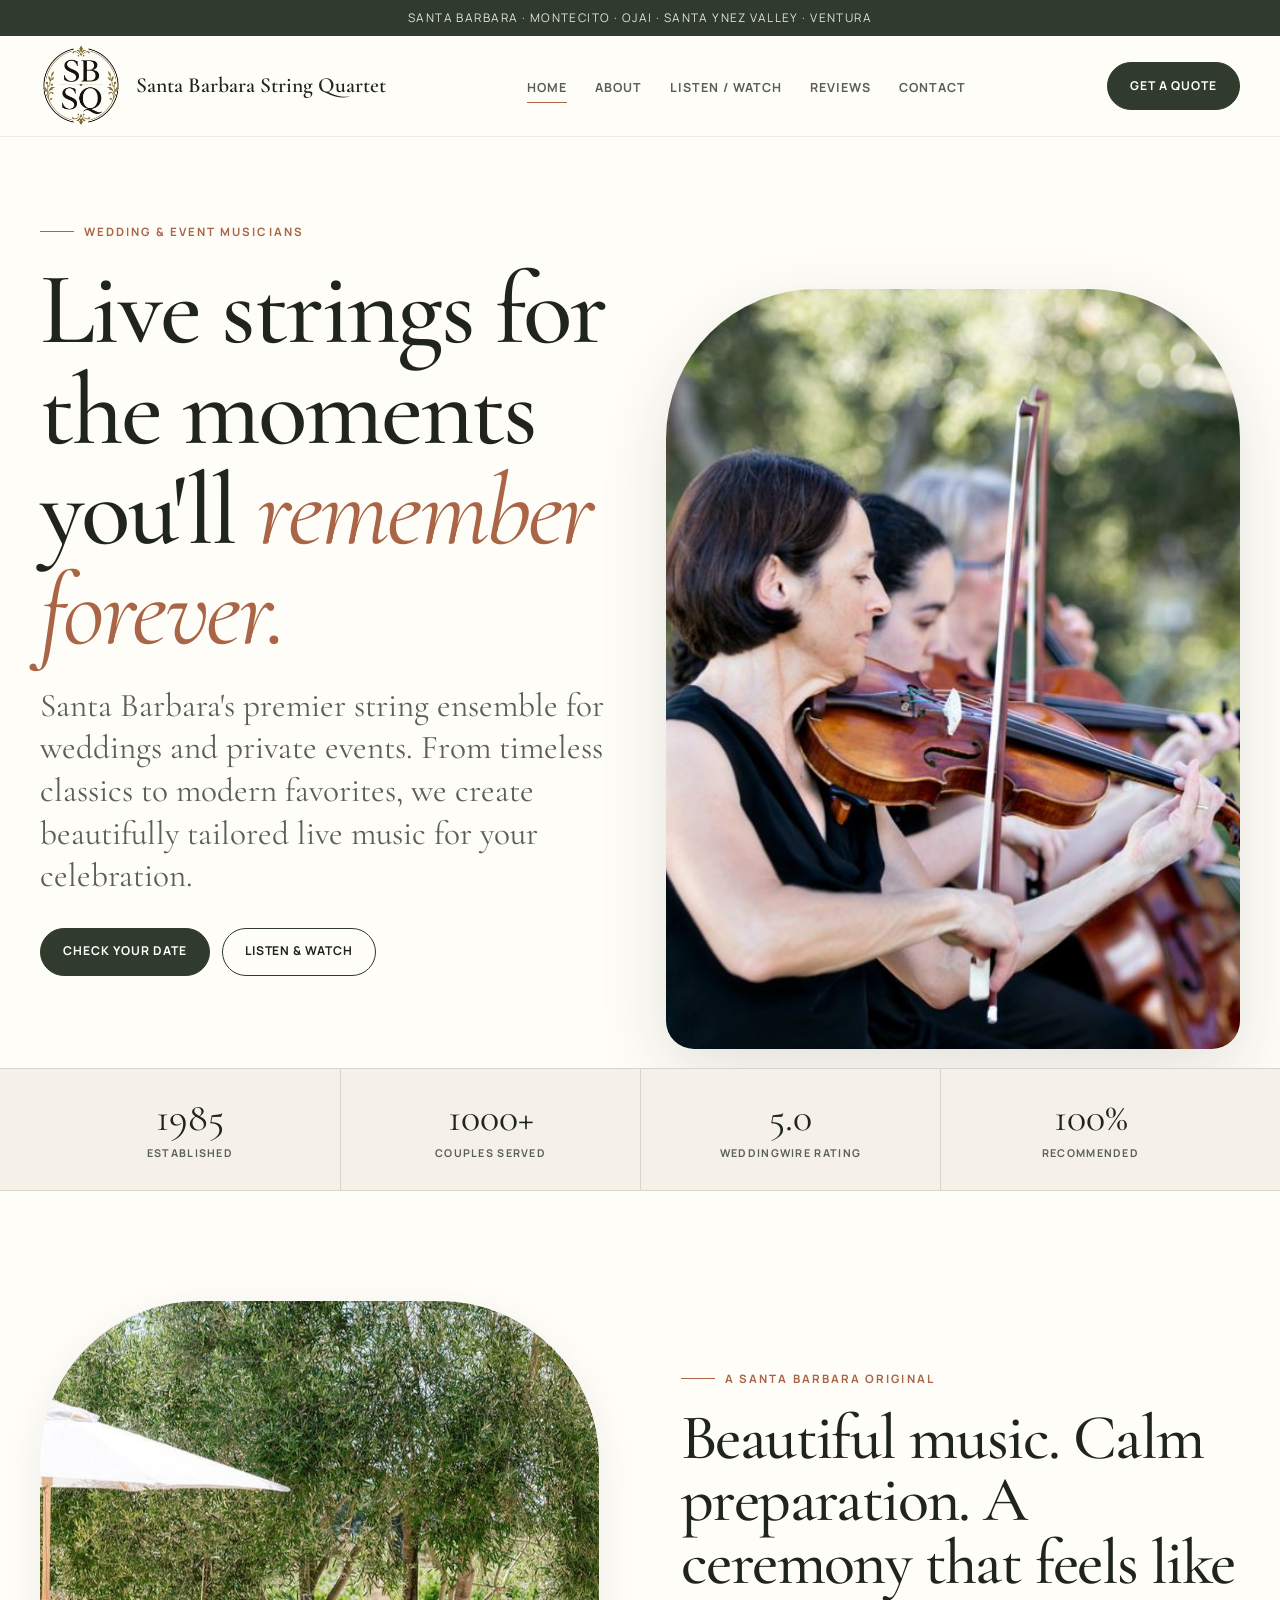
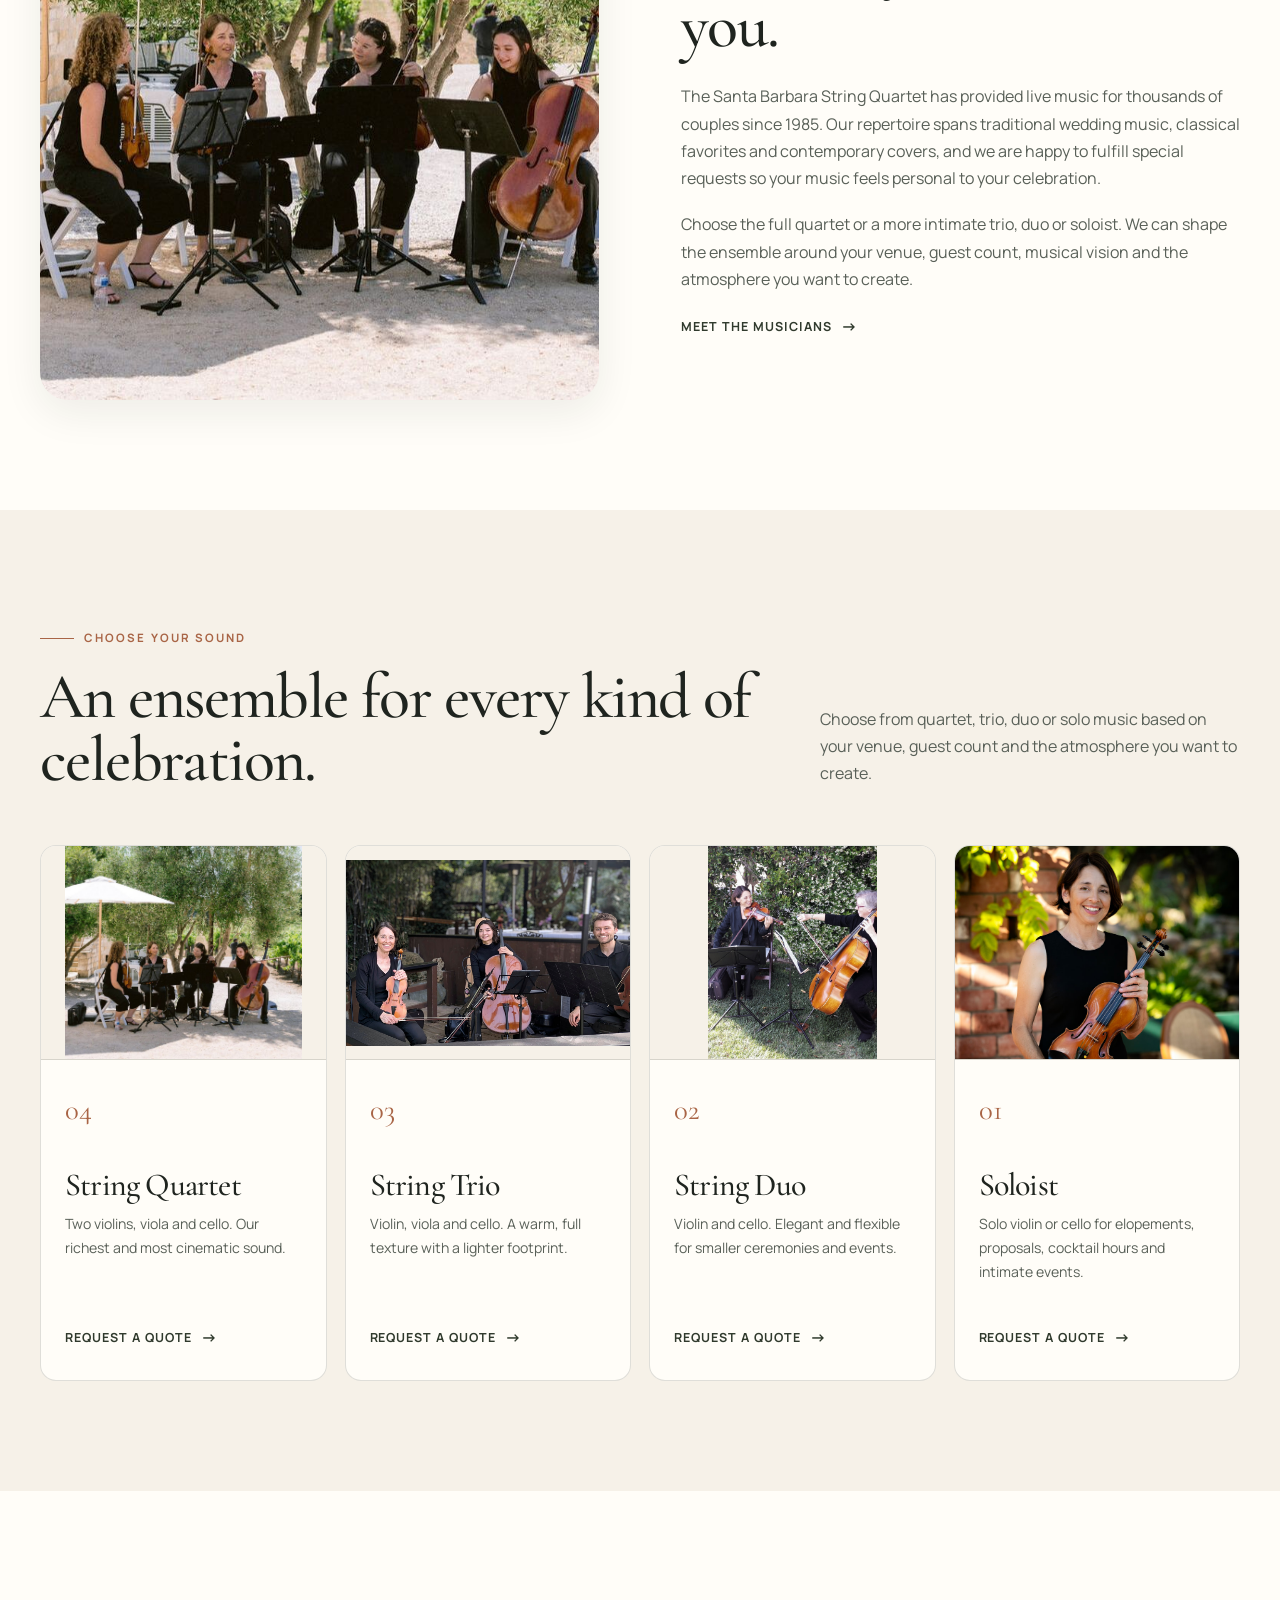
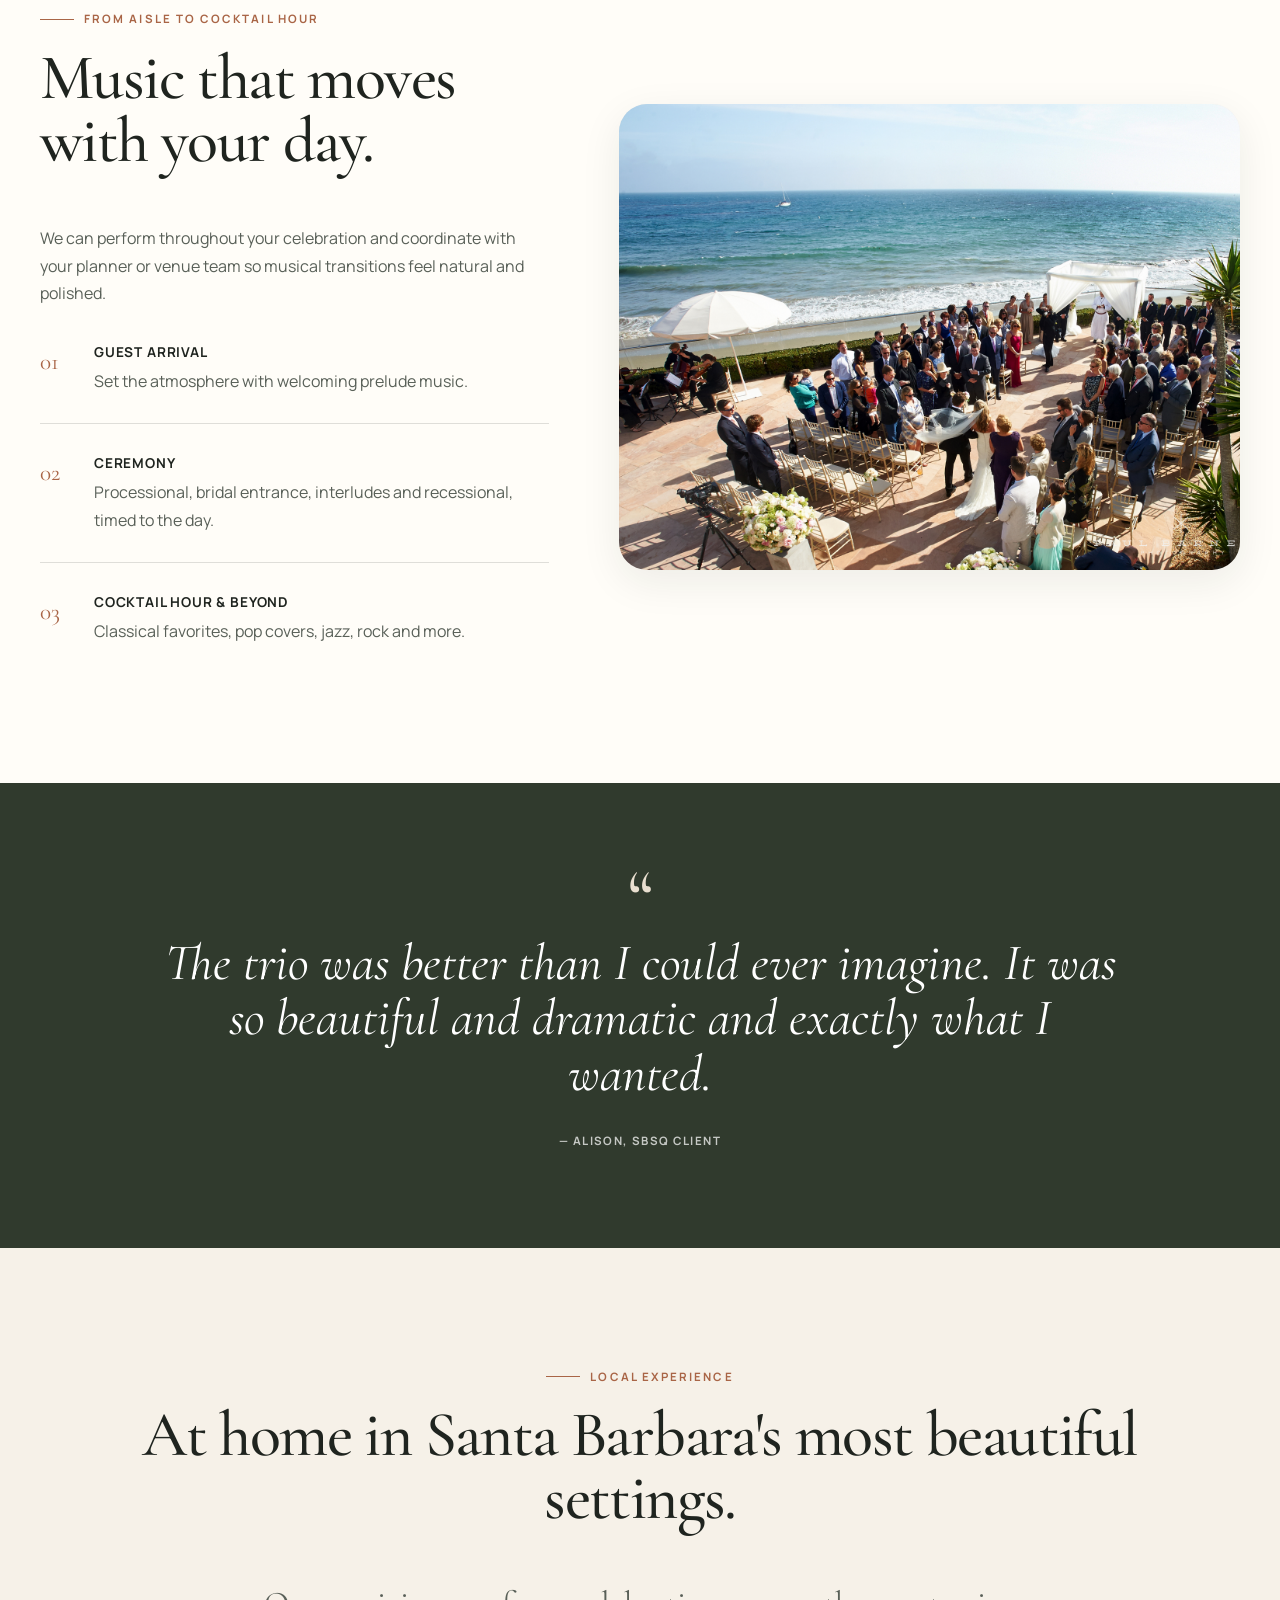
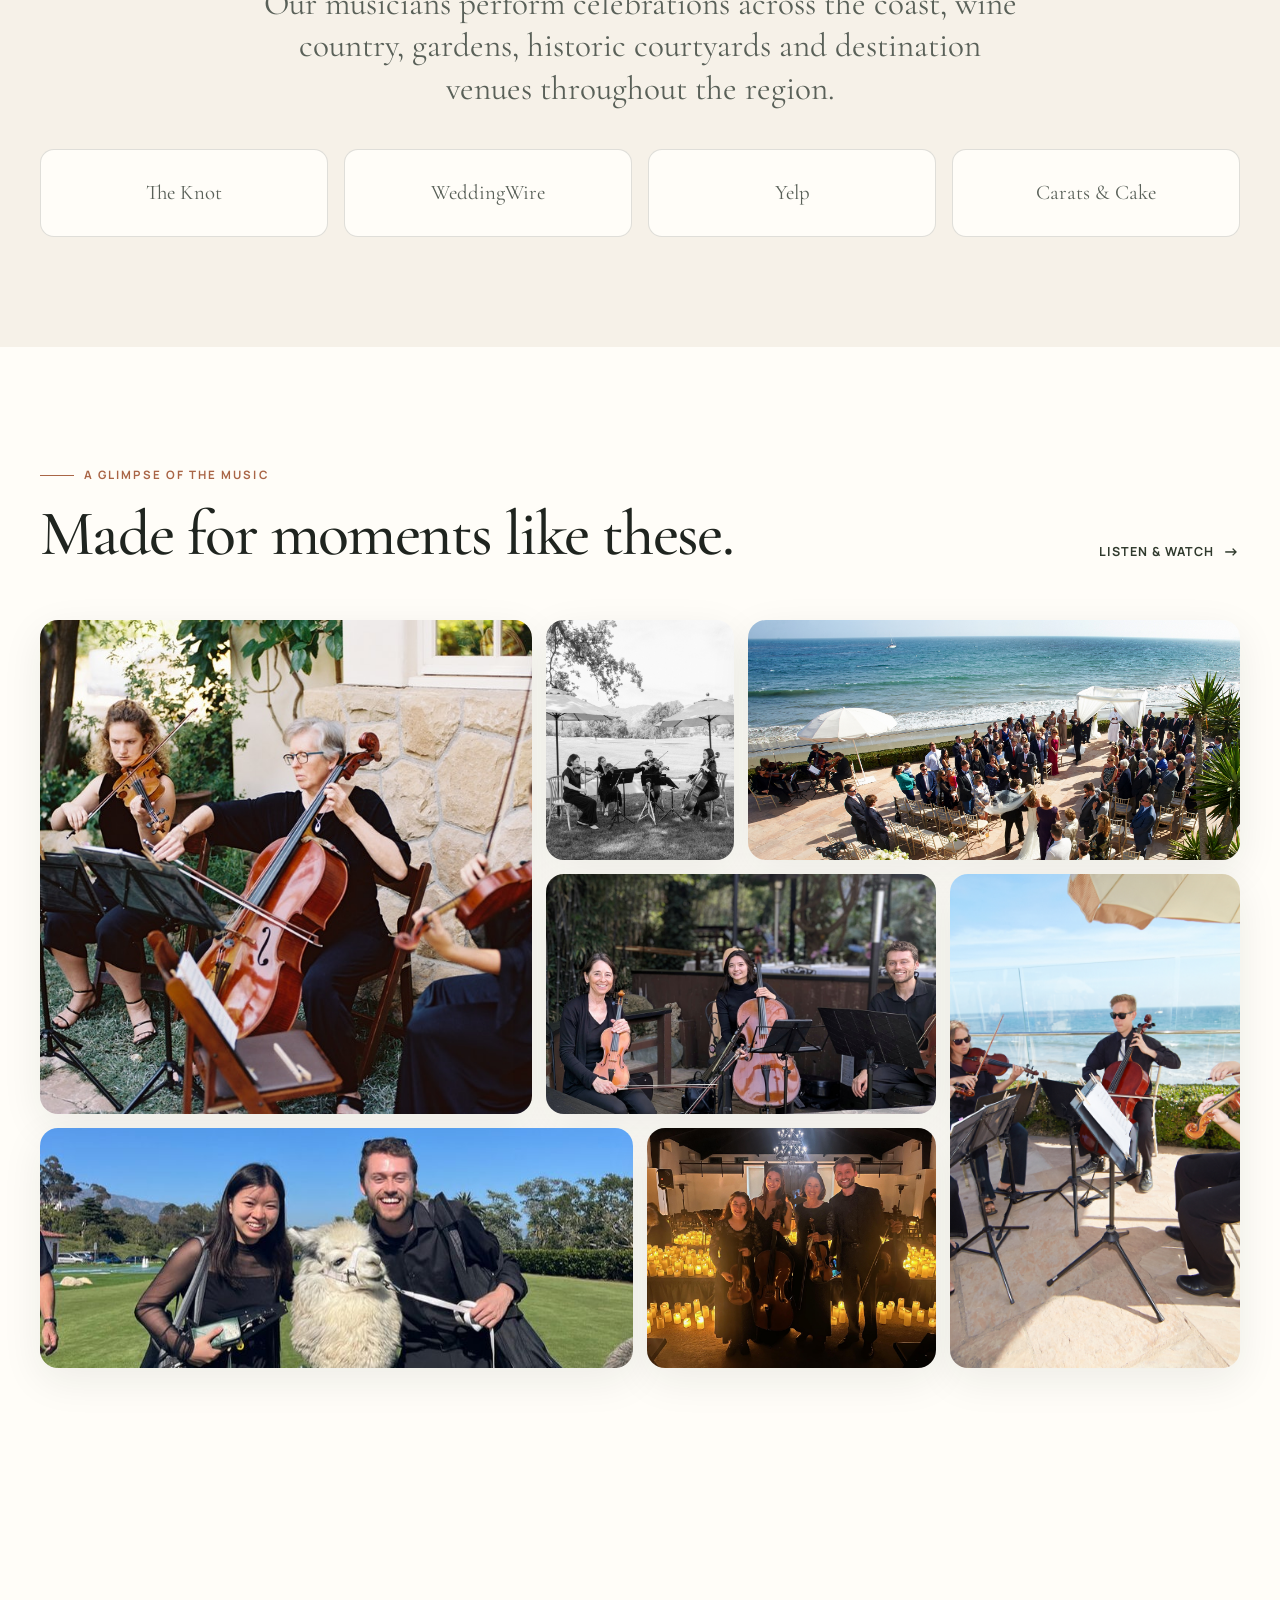
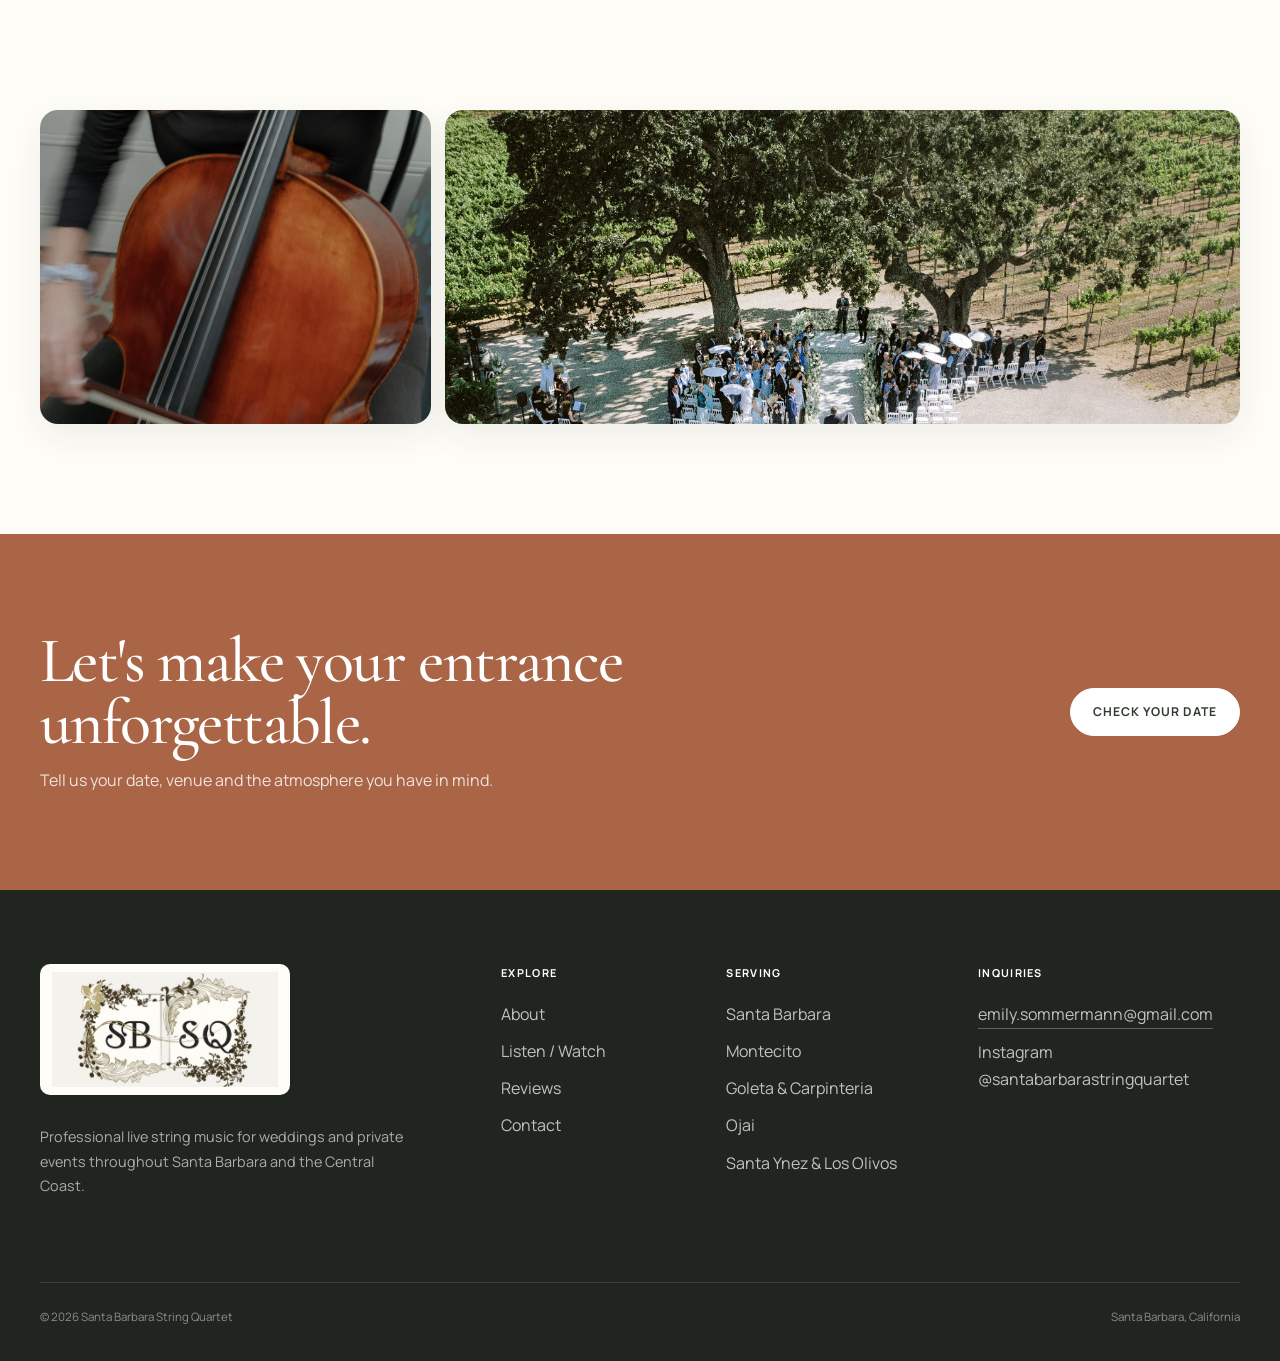
==== commit dc6a7c95: "Refactor gallery layout and clean up comments Removed unnecessary comments and adjusted gallery layo" ====
--- a/index.html
+++ b/index.html
@@ -18,7 +18,6 @@
 
   <meta name="theme-color" content="#303a2d">
 
-  <!-- Browser favicon -->
   <link
     rel="icon"
     type="image/png"
@@ -31,7 +30,6 @@
     href="assets/images/favicon-32x32.png"
   >
 
-  <!-- Social-sharing metadata -->
   <meta property="og:type" content="website">
   <meta
     property="og:title"
@@ -46,7 +44,6 @@
     content="https://www.santabarbarastringquartet.com/assets/images/quartet-vineyard.jpg"
   >
 
-  <!-- Fonts -->
   <link rel="preconnect" href="https://fonts.googleapis.com">
   <link rel="preconnect" href="https://fonts.gstatic.com" crossorigin>
   <link
@@ -115,49 +112,19 @@
       }
     }
 
-    /* =========================================================
-       HOMEPAGE SCRAPBOOK GALLERY
-       ========================================================= */
-
+    /* Unified scrapbook gallery */
     .gallery-grid {
-      display: flex !important;
-      flex-direction: column;
-      gap: 14px !important;
-      width: 100%;
-      margin: 0 !important;
-      padding: 0 !important;
-    }
-
-    /*
-      The original seven-image scrapbook remains one large,
-      tightly packed composition.
-    */
-    .gallery-top,
-    .gallery-bottom {
       display: grid;
       grid-template-columns: repeat(12, minmax(0, 1fr));
+      grid-auto-rows: 68px;
       gap: 14px;
       width: 100%;
       margin: 0;
       padding: 0;
     }
 
-    .gallery-top {
-      grid-template-rows: repeat(6, minmax(0, 1fr));
-      aspect-ratio: 12 / 7.25;
-    }
-
-    /*
-      The two new images sit immediately beneath the original
-      collage and use the full gallery width.
-    */
-    .gallery-bottom {
-      grid-template-rows: 1fr;
-      aspect-ratio: 12 / 5.2;
-    }
-
     .gallery-grid .gallery-item {
-      margin: 0 !important;
+      margin: 0;
       min-width: 0;
       min-height: 0;
       overflow: hidden;
@@ -166,18 +133,16 @@
     }
 
     .gallery-grid .gallery-item img {
-      display: block;
       width: 100%;
       height: 100%;
+      display: block;
       object-fit: cover;
     }
 
-    /*
-      Original seven-image layout.
-    */
+    /* Desktop scrapbook layout */
     .gallery-item--1 {
       grid-column: 1 / 6;
-      grid-row: 1 / 5;
+      grid-row: 1 / 6;
     }
 
     .gallery-item--2 {
@@ -191,88 +156,91 @@
     }
 
     .gallery-item--4 {
-      grid-column: 6 / 9;
-      grid-row: 3 / 5;
-    }
-
-    /*
-      Slightly wider than before so the quartet has more
-      horizontal breathing room and edge players stay visible.
-    */
+      grid-column: 6 / 10;
+      grid-row: 3 / 6;
+    }
+
     .gallery-item--5 {
-      grid-column: 9 / 13;
-      grid-row: 3 / 7;
+      grid-column: 10 / 13;
+      grid-row: 3 / 8;
     }
 
     .gallery-item--6 {
-      grid-column: 1 / 6;
-      grid-row: 5 / 7;
+      grid-column: 1 / 7;
+      grid-row: 6 / 8;
     }
 
     .gallery-item--7 {
-      grid-column: 6 / 9;
-      grid-row: 5 / 7;
-    }
-
-    /*
-      New images.
-    */
+      grid-column: 7 / 10;
+      grid-row: 6 / 8;
+    }
+
     .gallery-item--8 {
       grid-column: 1 / 5;
+      grid-row: 8 / 12;
     }
 
     .gallery-item--9 {
       grid-column: 5 / 13;
-    }
-
-    /*
-      Crop adjustments.
-      Keep the ensemble centered without chopping off the
-      musicians at the edges.
-    */
+      grid-row: 8 / 12;
+    }
+
+    /* Crop tuning */
     .gallery-item--1 img {
-      object-position: 42% center;
+      object-position: 45% center;
+    }
+
+    .gallery-item--2 img {
+      object-position: center center;
+    }
+
+    .gallery-item--3 img {
+      object-position: center center;
+    }
+
+    .gallery-item--4 img {
+      object-position: center 35%;
     }
 
     .gallery-item--5 img {
-      object-position: 50% center;
-    }
-
-    .gallery-item--2 img,
-    .gallery-item--3 img,
-    .gallery-item--4 img,
-    .gallery-item--6 img,
-    .gallery-item--7 img,
-    .gallery-item--8 img,
+      object-position: center center;
+    }
+
+    .gallery-item--6 img {
+      object-position: center 35%;
+    }
+
+    .gallery-item--7 img {
+      object-position: center center;
+    }
+
+    .gallery-item--8 img {
+      object-position: center center;
+    }
+
     .gallery-item--9 img {
       object-position: center center;
     }
 
-    /*
-      On tablets and phones, stop forcing scrapbook crops
-      and allow the photographs to retain their natural proportions.
-    */
+    /* On tablet/mobile, switch to masonry-style layout so there is never a giant gap */
     @media (max-width: 900px) {
       .gallery-grid {
-        gap: 12px !important;
+        display: block;
+        columns: 2;
+        column-gap: 14px;
       }
 
-      .gallery-top,
-      .gallery-bottom {
-        display: grid;
-        grid-template-columns: 1fr 1fr;
-        grid-template-rows: none;
-        aspect-ratio: auto;
-        gap: 12px;
+      .gallery-grid .gallery-item {
+        display: inline-block;
+        width: 100%;
+        margin: 0 0 14px;
+        break-inside: avoid;
+        -webkit-column-break-inside: avoid;
+        page-break-inside: avoid;
       }
 
-      .gallery-grid .gallery-item {
-        grid-column: auto !important;
-        grid-row: auto !important;
-        aspect-ratio: auto;
-      }
-
       .gallery-grid .gallery-item img {
+        width: 100%;
         height: auto;
         object-fit: contain;
         object-position: center;
@@ -280,9 +248,8 @@
     }
 
     @media (max-width: 600px) {
-      .gallery-top,
-      .gallery-bottom {
-        grid-template-columns: 1fr;
+      .gallery-grid {
+        columns: 1;
       }
     }
   </style>
@@ -713,85 +680,77 @@
 
         <div class="gallery-grid">
 
-          <div class="gallery-top">
-
-            <figure class="gallery-item gallery-item--1">
-              <img
-                src="assets/images/quartet-wedding.jpg"
-                alt="Santa Barbara String Quartet performing at a wedding"
-                loading="lazy"
-              >
-            </figure>
-
-            <figure class="gallery-item gallery-item--2">
-              <img
-                src="assets/images/quartet-ojai.jpg"
-                alt="Santa Barbara String Quartet performing in Ojai"
-                loading="lazy"
-              >
-            </figure>
-
-            <figure class="gallery-item gallery-item--3">
-              <img
-                src="assets/images/coral-casino-ocean.jpg"
-                alt="Oceanfront wedding at the Coral Casino in Santa Barbara"
-                loading="lazy"
-              >
-            </figure>
-
-            <figure class="gallery-item gallery-item--4">
-              <img
-                src="assets/images/trio-event.jpg"
-                alt="Santa Barbara string trio performing at an event"
-                loading="lazy"
-              >
-            </figure>
-
-            <figure class="gallery-item gallery-item--5">
-              <img
-                src="assets/images/coral-casino-quartet.jpg"
-                alt="Santa Barbara String Quartet performing at the Coral Casino"
-                loading="lazy"
-              >
-            </figure>
-
-            <figure class="gallery-item gallery-item--6">
-              <img
-                src="assets/images/musicians-alpaca.jpg"
-                alt="Santa Barbara String Quartet musicians"
-                loading="lazy"
-              >
-            </figure>
-
-            <figure class="gallery-item gallery-item--7">
-              <img
-                src="assets/images/candlelight-quartet.png"
-                alt="Santa Barbara String Quartet after a candlelight concert"
-                loading="lazy"
-              >
-            </figure>
-
-          </div>
-
-          <div class="gallery-bottom">
-
-            <figure class="gallery-item gallery-item--8">
-              <img
-                src="assets/images/katrina-cello.jpg"
-                alt="Cellist performing with the Santa Barbara String Quartet"
-                loading="lazy"
-              >
-            </figure>
-
-            <figure class="gallery-item gallery-item--9">
-              <img
-                src="assets/images/sbsq-oaks.jpg"
-                alt="Wedding ceremony beneath oak trees in Santa Barbara wine country"
-                loading="lazy"
-              >
-            </figure>
-
-          </div>
+          <figure class="gallery-item gallery-item--1">
+            <img
+              src="assets/images/quartet-wedding.jpg"
+              alt="Santa Barbara String Quartet performing at a wedding"
+              loading="lazy"
+            >
+          </figure>
+
+          <figure class="gallery-item gallery-item--2">
+            <img
+              src="assets/images/quartet-ojai.jpg"
+              alt="Santa Barbara String Quartet performing in Ojai"
+              loading="lazy"
+            >
+          </figure>
+
+          <figure class="gallery-item gallery-item--3">
+            <img
+              src="assets/images/coral-casino-ocean.jpg"
+              alt="Oceanfront wedding at the Coral Casino in Santa Barbara"
+              loading="lazy"
+            >
+          </figure>
+
+          <figure class="gallery-item gallery-item--4">
+            <img
+              src="assets/images/trio-event.jpg"
+              alt="Santa Barbara string trio performing at an event"
+              loading="lazy"
+            >
+          </figure>
+
+          <figure class="gallery-item gallery-item--5">
+            <img
+              src="assets/images/coral-casino-quartet.jpg"
+              alt="Santa Barbara String Quartet performing at the Coral Casino"
+              loading="lazy"
+            >
+          </figure>
+
+          <figure class="gallery-item gallery-item--6">
+            <img
+              src="assets/images/musicians-alpaca.jpg"
+              alt="Santa Barbara String Quartet musicians"
+              loading="lazy"
+            >
+          </figure>
+
+          <figure class="gallery-item gallery-item--7">
+            <img
+              src="assets/images/candlelight-quartet.png"
+              alt="Santa Barbara String Quartet after a candlelight concert"
+              loading="lazy"
+            >
+          </figure>
+
+          <figure class="gallery-item gallery-item--8">
+            <img
+              src="assets/images/katrina-cello.jpg"
+              alt="Cellist performing with the Santa Barbara String Quartet"
+              loading="lazy"
+            >
+          </figure>
+
+          <figure class="gallery-item gallery-item--9">
+            <img
+              src="assets/images/sbsq-oaks.jpg"
+              alt="Wedding ceremony beneath oak trees in Santa Barbara wine country"
+              loading="lazy"
+            >
+          </figure>
 
         </div>
       </div>
@@ -837,8 +796,7 @@
           </a>
 
           <p>
-            Professional live string music for weddings and private events throughout Santa Barbara and the Central
-            Coast.
+            Professional live string music for weddings and private events throughout Santa Barbara and the Central Coast.
           </p>
         </div>
 
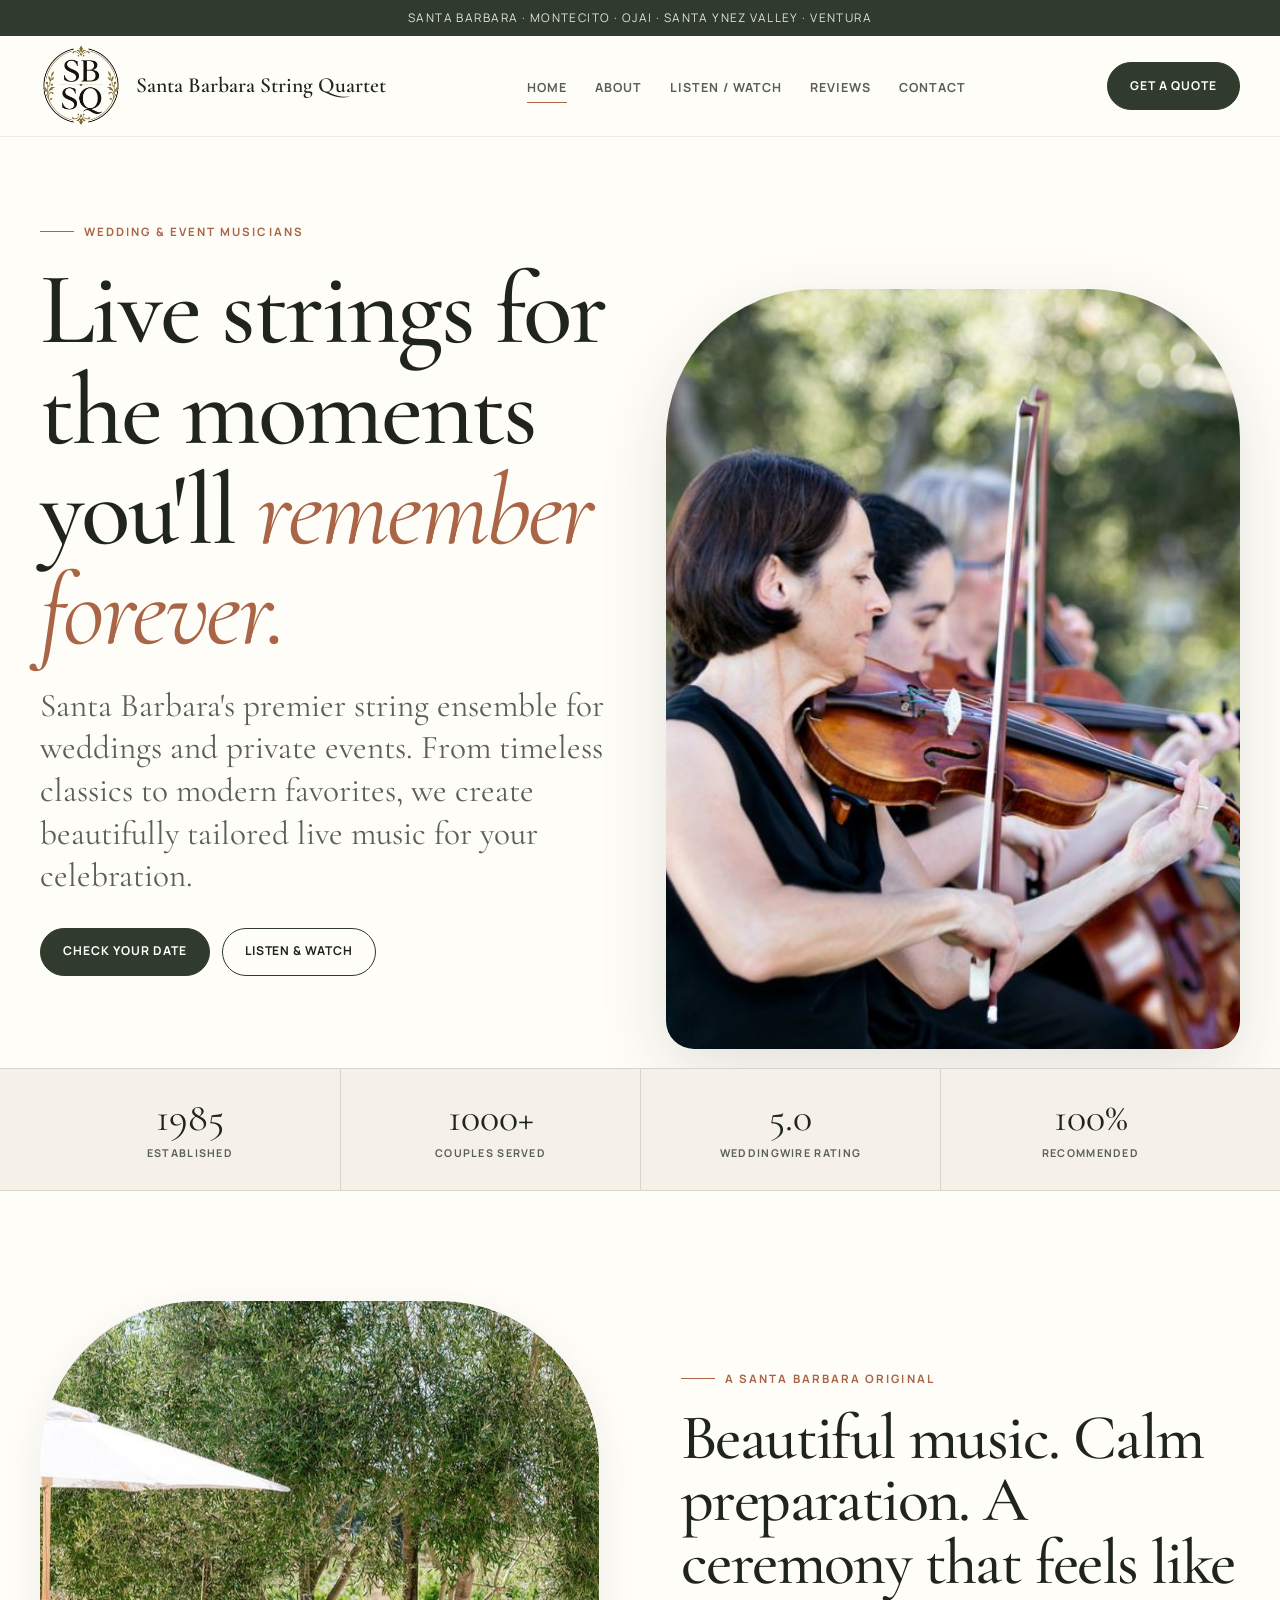
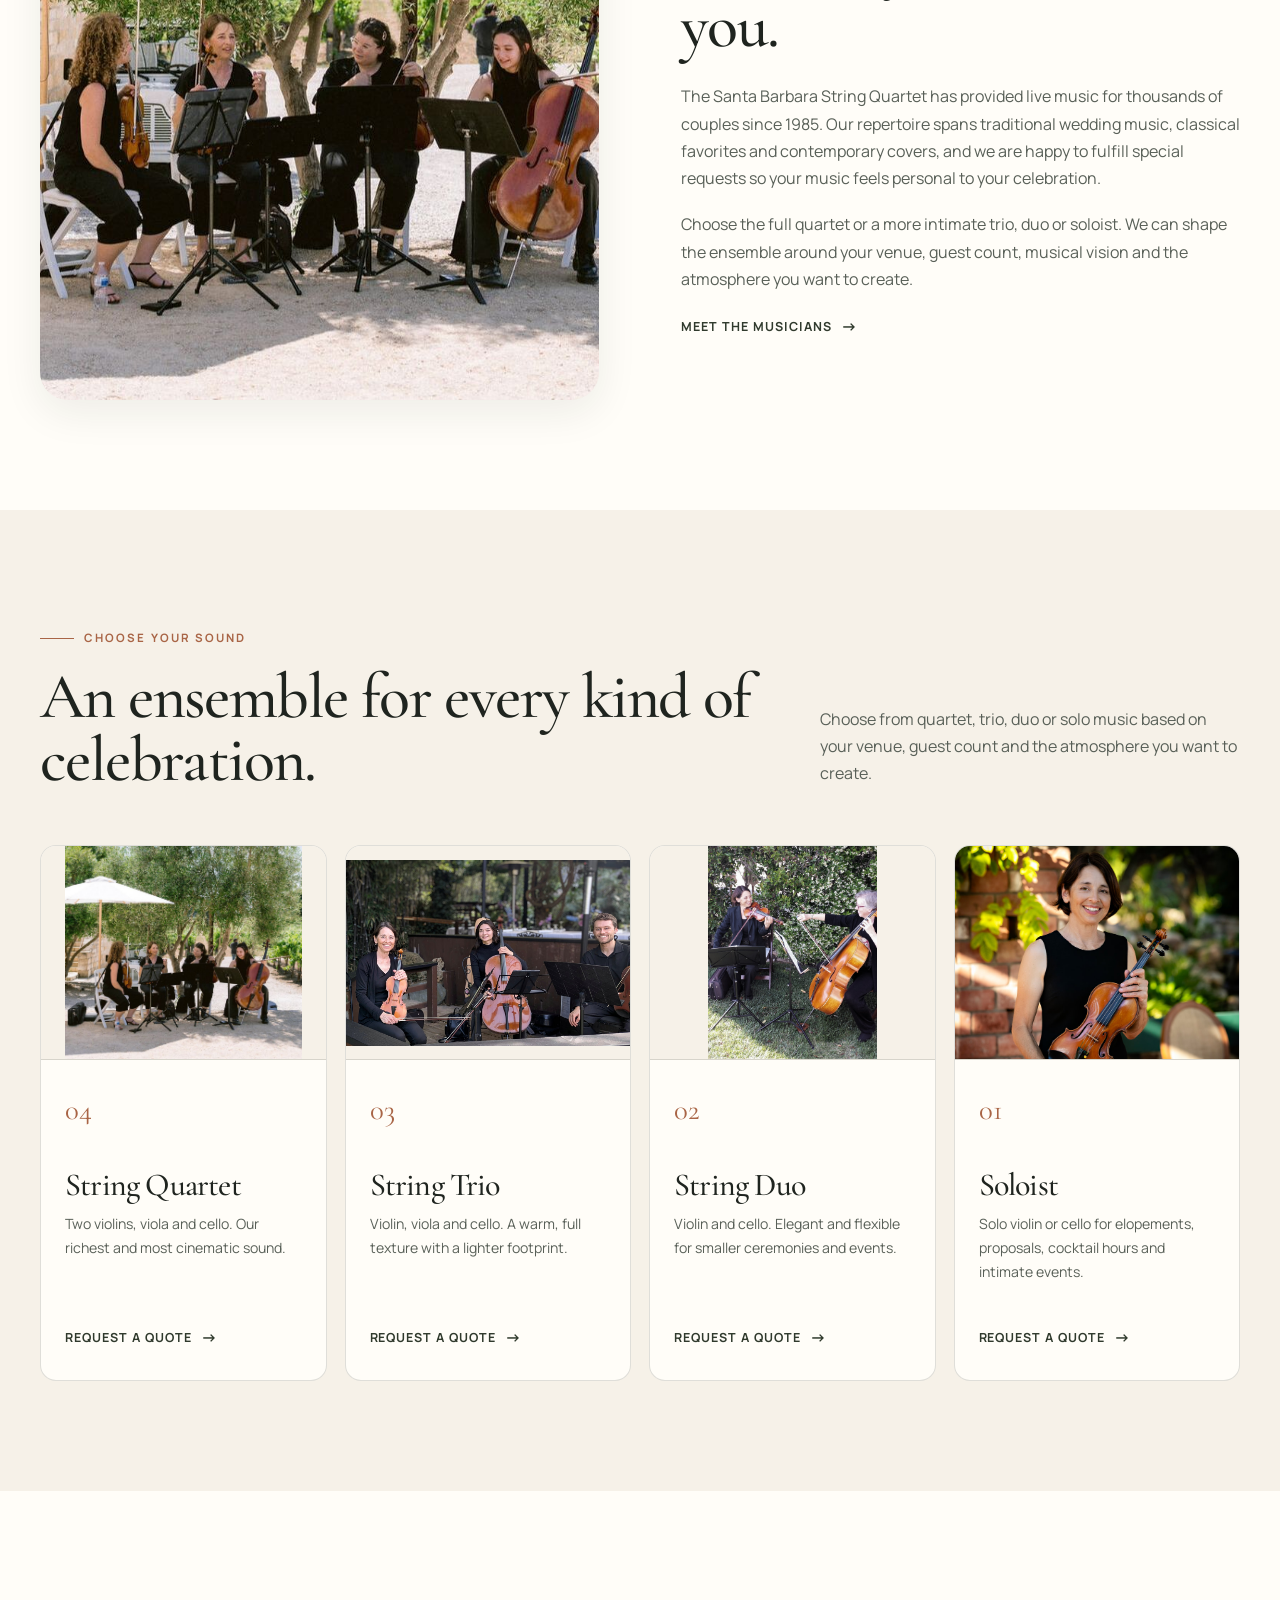
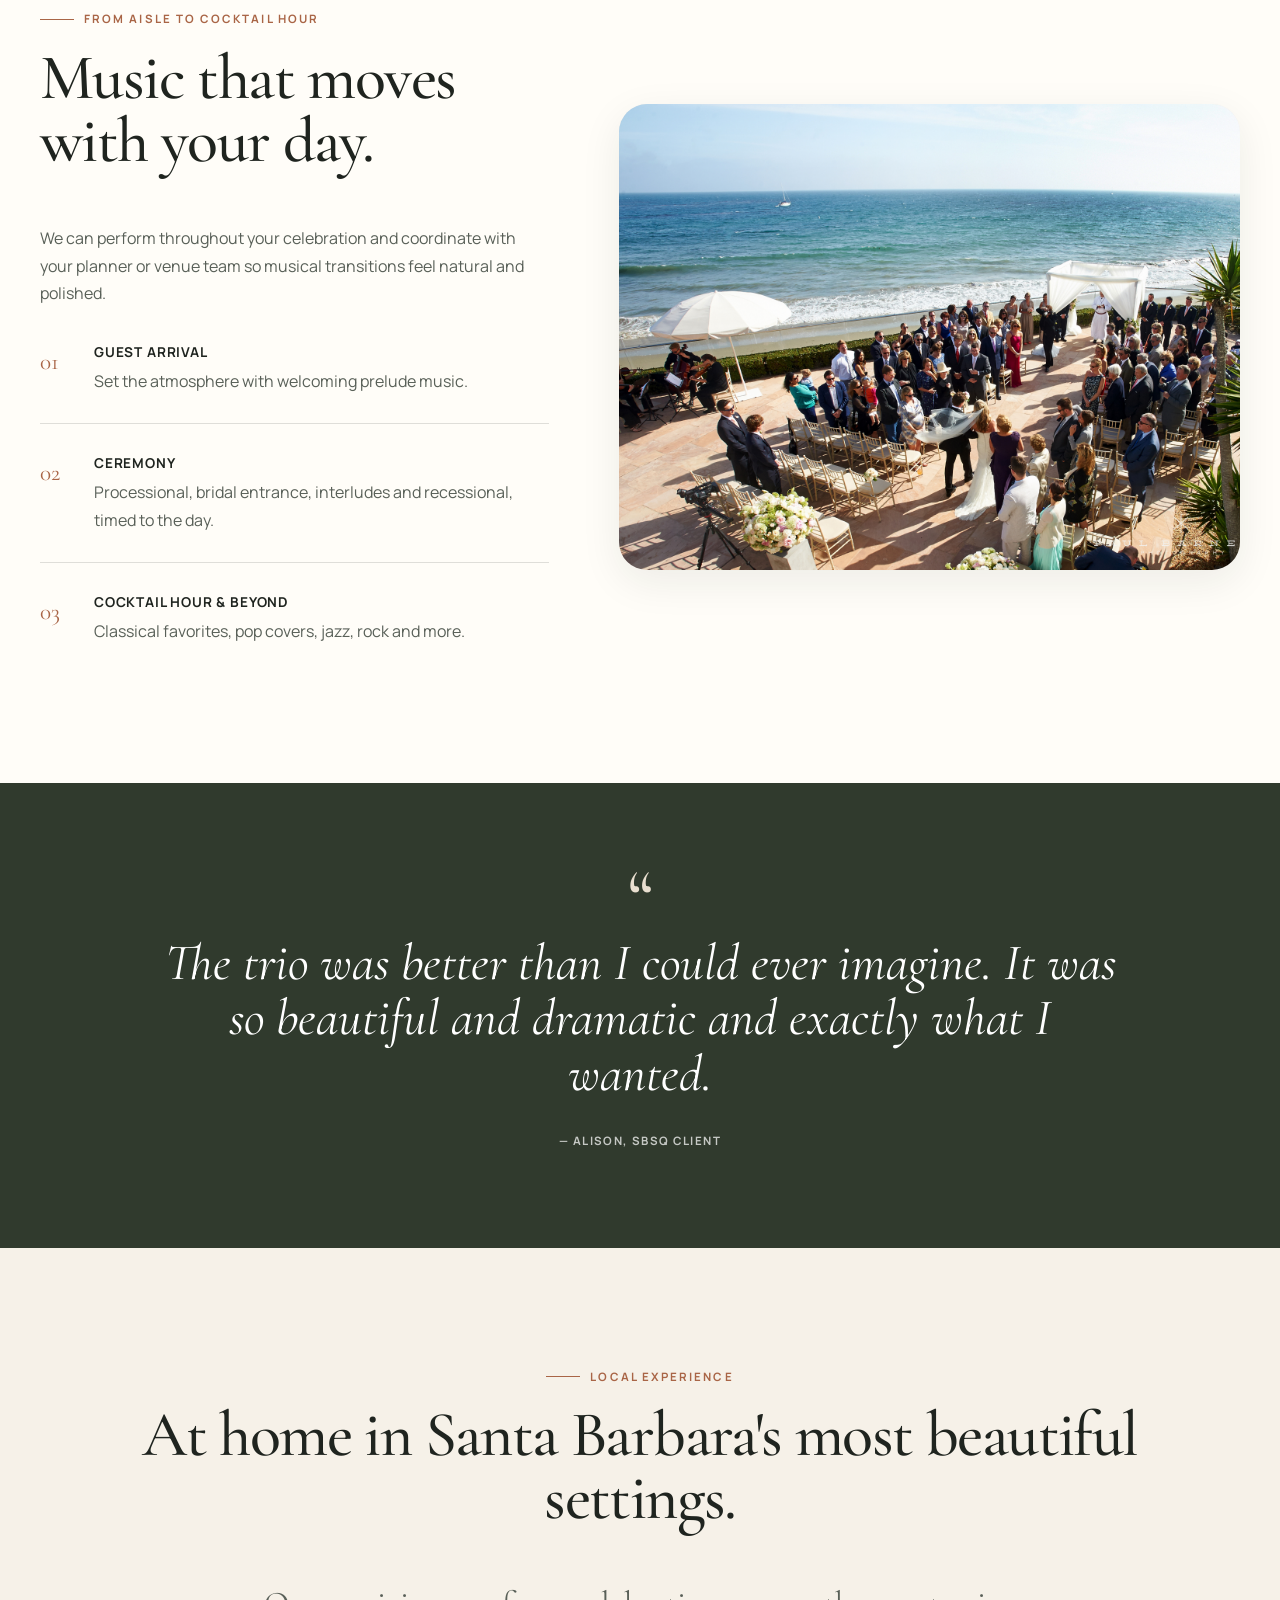
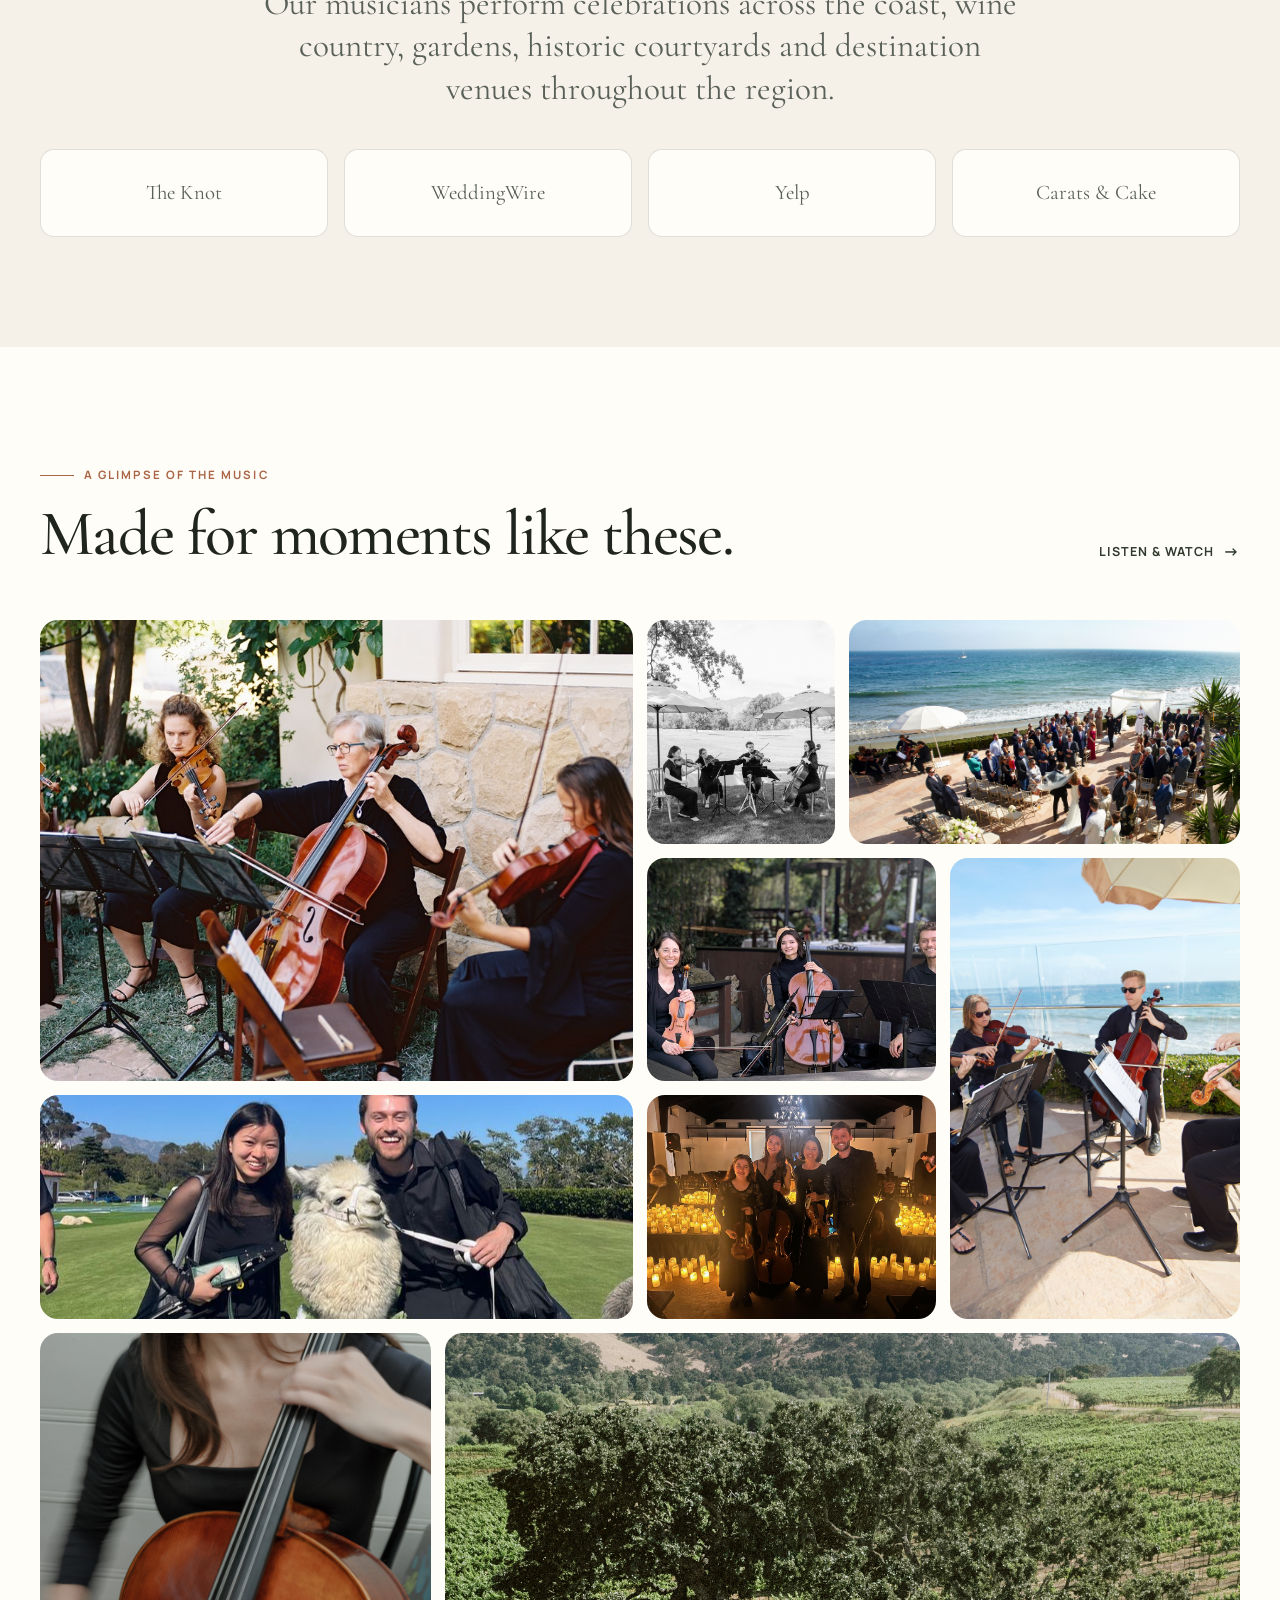
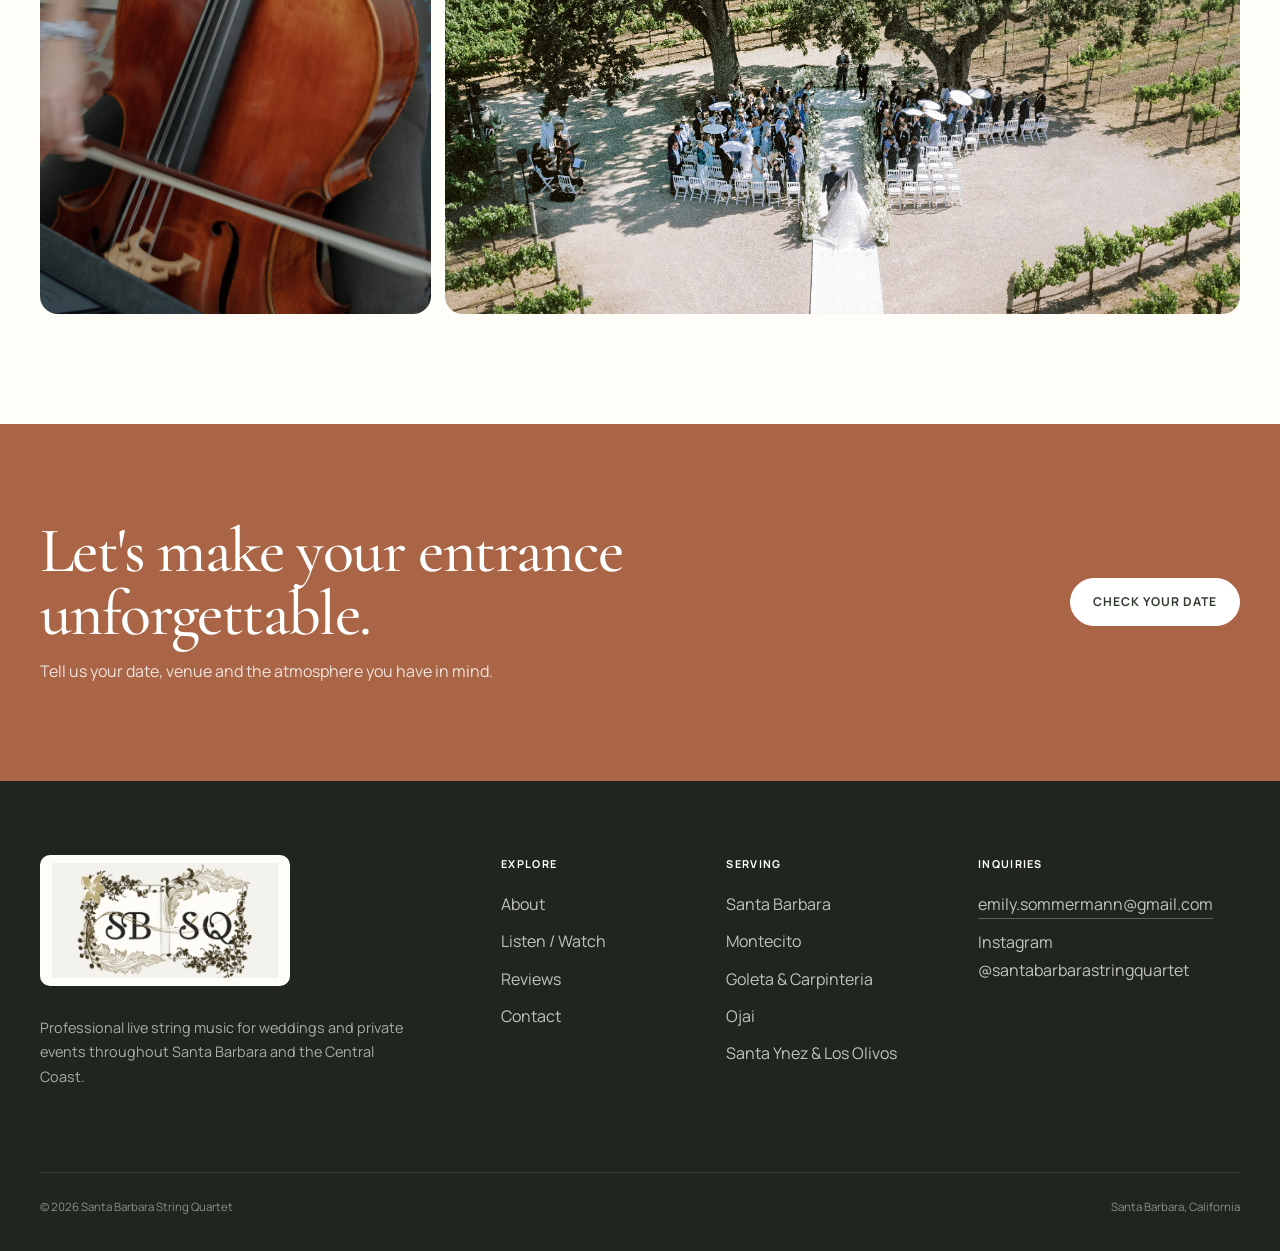
==== commit e69f94b9: "Refactor index.html for improved layout and SEO Updated HTML structure and styles for better organiz" ====
--- a/index.html
+++ b/index.html
@@ -18,34 +18,42 @@
 
   <meta name="theme-color" content="#303a2d">
 
+  <!-- Browser favicon -->
   <link
     rel="icon"
     type="image/png"
     sizes="32x32"
     href="assets/images/favicon-32x32.png"
   >
+
   <link
     rel="shortcut icon"
     type="image/png"
     href="assets/images/favicon-32x32.png"
   >
 
+  <!-- Social-sharing metadata -->
   <meta property="og:type" content="website">
+
   <meta
     property="og:title"
     content="Santa Barbara String Quartet | Wedding String Quartet & Live Music"
   >
+
   <meta
     property="og:description"
     content="Elegant live string music for Santa Barbara weddings and private events. Quartet, trio, duo and solo musicians serving Santa Barbara, Montecito, Ojai and the Santa Ynez Valley."
   >
+
   <meta
     property="og:image"
     content="https://www.santabarbarastringquartet.com/assets/images/quartet-vineyard.jpg"
   >
 
+  <!-- Fonts -->
   <link rel="preconnect" href="https://fonts.googleapis.com">
   <link rel="preconnect" href="https://fonts.gstatic.com" crossorigin>
+
   <link
     href="https://fonts.googleapis.com/css2?family=Cormorant+Garamond:ital,wght@0,400;0,500;0,600;1,400;1,500&family=Manrope:wght@400;500;600;700&display=swap"
     rel="stylesheet"
@@ -68,7 +76,10 @@
       clear: both;
     }
 
-    /* Larger, more dramatic homepage hero */
+    /* =========================================================
+       HERO
+       ========================================================= */
+
     .hero .hero-grid {
       grid-template-columns: minmax(0, 1fr) minmax(0, 1fr);
       gap: clamp(2rem, 4vw, 4.75rem);
@@ -112,151 +123,218 @@
       }
     }
 
-    /* Unified scrapbook gallery */
-    .gallery-grid {
-      display: grid;
-      grid-template-columns: repeat(12, minmax(0, 1fr));
-      grid-auto-rows: 68px;
+    /* =========================================================
+       NEW UNIFIED SCRAPBOOK GALLERY
+       Uses completely new class names so the existing gallery
+       CSS in style.css cannot create gaps or interfere.
+       ========================================================= */
+
+    .scrapbook-grid {
+      width: 100%;
+      display: grid !important;
+
+      grid-template-columns:
+        repeat(12, minmax(0, 1fr));
+
+      /*
+        Row size scales with the gallery width but stays close
+        to the proportions of the original scrapbook layout.
+      */
+      grid-auto-rows: clamp(88px, 8.2vw, 118px);
+
       gap: 14px;
-      width: 100%;
-      margin: 0;
-      padding: 0;
-    }
-
-    .gallery-grid .gallery-item {
-      margin: 0;
+
+      margin: 0 !important;
+      padding: 0 !important;
+
+      align-items: stretch;
+      justify-items: stretch;
+    }
+
+    .scrapbook-item {
+      display: block !important;
+      position: relative !important;
+
+      width: 100% !important;
+      height: 100% !important;
+
       min-width: 0;
       min-height: 0;
+
+      margin: 0 !important;
+      padding: 0 !important;
+
       overflow: hidden;
       border-radius: 18px;
+
+      transform: none !important;
+      inset: auto !important;
+
       background: #fffdf8;
     }
 
-    .gallery-grid .gallery-item img {
-      width: 100%;
-      height: 100%;
-      display: block;
+    .scrapbook-item img {
+      display: block !important;
+
+      width: 100% !important;
+      height: 100% !important;
+
+      margin: 0 !important;
+      padding: 0 !important;
+
       object-fit: cover;
     }
 
-    /* Desktop scrapbook layout */
-    .gallery-item--1 {
-      grid-column: 1 / 6;
-      grid-row: 1 / 6;
-    }
-
-    .gallery-item--2 {
-      grid-column: 6 / 8;
+    /*
+      ROWS 1–6:
+      Closely follows the original seven-photo scrapbook.
+    */
+
+    .scrapbook-item--1 {
+      grid-column: 1 / 7;
+      grid-row: 1 / 5;
+    }
+
+    .scrapbook-item--2 {
+      grid-column: 7 / 9;
       grid-row: 1 / 3;
     }
 
-    .gallery-item--3 {
-      grid-column: 8 / 13;
+    .scrapbook-item--3 {
+      grid-column: 9 / 13;
       grid-row: 1 / 3;
     }
 
-    .gallery-item--4 {
-      grid-column: 6 / 10;
-      grid-row: 3 / 6;
-    }
-
-    .gallery-item--5 {
+    .scrapbook-item--4 {
+      grid-column: 7 / 10;
+      grid-row: 3 / 5;
+    }
+
+    .scrapbook-item--5 {
       grid-column: 10 / 13;
-      grid-row: 3 / 8;
-    }
-
-    .gallery-item--6 {
+      grid-row: 3 / 7;
+    }
+
+    .scrapbook-item--6 {
       grid-column: 1 / 7;
-      grid-row: 6 / 8;
-    }
-
-    .gallery-item--7 {
+      grid-row: 5 / 7;
+    }
+
+    .scrapbook-item--7 {
       grid-column: 7 / 10;
-      grid-row: 6 / 8;
-    }
-
-    .gallery-item--8 {
+      grid-row: 5 / 7;
+    }
+
+    /*
+      ROWS 7–11:
+      The new photographs continue immediately from the original
+      collage — there is only the standard 14px scrapbook gap.
+    */
+
+    .scrapbook-item--8 {
       grid-column: 1 / 5;
-      grid-row: 8 / 12;
-    }
-
-    .gallery-item--9 {
+      grid-row: 7 / 12;
+    }
+
+    .scrapbook-item--9 {
       grid-column: 5 / 13;
-      grid-row: 8 / 12;
-    }
-
-    /* Crop tuning */
-    .gallery-item--1 img {
-      object-position: 45% center;
-    }
-
-    .gallery-item--2 img {
+      grid-row: 7 / 12;
+    }
+
+    /*
+      PHOTO CROPPING
+
+      The first image gets a significantly wider frame than the
+      old square-ish crop, which preserves more of the ensemble.
+
+      The right-side Coral Casino performance remains portrait
+      oriented, but the focal point is shifted to retain the
+      musicians rather than dead space.
+    */
+
+    .scrapbook-item--1 img {
+      object-position: 48% 50%;
+    }
+
+    .scrapbook-item--2 img {
       object-position: center center;
     }
 
-    .gallery-item--3 img {
+    .scrapbook-item--3 img {
       object-position: center center;
     }
 
-    .gallery-item--4 img {
-      object-position: center 35%;
-    }
-
-    .gallery-item--5 img {
+    .scrapbook-item--4 img {
+      object-position: center 42%;
+    }
+
+    .scrapbook-item--5 img {
+      object-position: 47% 50%;
+    }
+
+    .scrapbook-item--6 img {
+      object-position: center 42%;
+    }
+
+    .scrapbook-item--7 img {
       object-position: center center;
     }
 
-    .gallery-item--6 img {
-      object-position: center 35%;
-    }
-
-    .gallery-item--7 img {
+    .scrapbook-item--8 img {
       object-position: center center;
     }
 
-    .gallery-item--8 img {
+    .scrapbook-item--9 img {
       object-position: center center;
     }
 
-    .gallery-item--9 img {
-      object-position: center center;
-    }
-
-    /* On tablet/mobile, switch to masonry-style layout so there is never a giant gap */
+    /* =========================================================
+       TABLET
+       ========================================================= */
+
     @media (max-width: 900px) {
-      .gallery-grid {
-        display: block;
-        columns: 2;
-        column-gap: 14px;
+      .scrapbook-grid {
+        grid-template-columns: repeat(2, minmax(0, 1fr));
+        grid-auto-rows: auto;
+        gap: 12px;
       }
 
-      .gallery-grid .gallery-item {
-        display: inline-block;
-        width: 100%;
-        margin: 0 0 14px;
-        break-inside: avoid;
-        -webkit-column-break-inside: avoid;
-        page-break-inside: avoid;
+      .scrapbook-item {
+        grid-column: auto !important;
+        grid-row: auto !important;
+
+        width: 100% !important;
+        height: auto !important;
+
+        aspect-ratio: auto !important;
       }
 
-      .gallery-grid .gallery-item img {
-        width: 100%;
-        height: auto;
-        object-fit: contain;
-        object-position: center;
+      .scrapbook-item img {
+        width: 100% !important;
+        height: auto !important;
+
+        object-fit: contain !important;
+        object-position: center !important;
       }
     }
 
+    /* =========================================================
+       MOBILE
+       ========================================================= */
+
     @media (max-width: 600px) {
-      .gallery-grid {
-        columns: 1;
+      .scrapbook-grid {
+        grid-template-columns: 1fr;
       }
     }
   </style>
 </head>
 
 <body>
-  <a class="skip-link" href="#main">Skip to content</a>
+
+  <a class="skip-link" href="#main">
+    Skip to content
+  </a>
 
   <div class="announcement">
     <div class="container">
@@ -264,62 +342,102 @@
     </div>
   </div>
 
-<header class="site-header">
-  <div class="container header-row">
-
-    <a
-      class="brand"
-      href="index.html"
-      aria-label="Santa Barbara String Quartet home"
-    >
-      <img
-        class="brand-logo"
-        src="assets/images/logo-circle.png"
-        alt="Santa Barbara String Quartet"
+  <header class="site-header">
+
+    <div class="container header-row">
+
+      <a
+        class="brand"
+        href="index.html"
+        aria-label="Santa Barbara String Quartet home"
       >
-      <span class="brand-name">Santa Barbara String Quartet</span>
-    </a>
-
-    <input
-      class="nav-toggle"
-      type="checkbox"
-      id="nav-toggle"
-      aria-label="Toggle menu"
-    >
-
-    <label
-      class="nav-toggle-label"
-      for="nav-toggle"
-      aria-hidden="true"
-    >
-      <span></span>
-    </label>
-
-    <nav class="site-nav" aria-label="Primary navigation">
-      <ul>
-        <li><a href="index.html" aria-current="page">Home</a></li>
-        <li><a href="about.html">About</a></li>
-        <li><a href="listenwatch.html">Listen / Watch</a></li>
-        <li><a href="reviews.html">Reviews</a></li>
-        <li><a href="contact.html">Contact</a></li>
-      </ul>
-    </nav>
-
-    <a class="button header-cta" href="contact.html">
-      Get a quote
-    </a>
-
-  </div>
-</header>
+
+        <img
+          class="brand-logo"
+          src="assets/images/logo-circle.png"
+          alt="Santa Barbara String Quartet"
+        >
+
+        <span class="brand-name">
+          Santa Barbara String Quartet
+        </span>
+
+      </a>
+
+      <input
+        class="nav-toggle"
+        type="checkbox"
+        id="nav-toggle"
+        aria-label="Toggle menu"
+      >
+
+      <label
+        class="nav-toggle-label"
+        for="nav-toggle"
+        aria-hidden="true"
+      >
+        <span></span>
+      </label>
+
+      <nav class="site-nav" aria-label="Primary navigation">
+
+        <ul>
+          <li>
+            <a href="index.html" aria-current="page">
+              Home
+            </a>
+          </li>
+
+          <li>
+            <a href="about.html">
+              About
+            </a>
+          </li>
+
+          <li>
+            <a href="listenwatch.html">
+              Listen / Watch
+            </a>
+          </li>
+
+          <li>
+            <a href="reviews.html">
+              Reviews
+            </a>
+          </li>
+
+          <li>
+            <a href="contact.html">
+              Contact
+            </a>
+          </li>
+        </ul>
+
+      </nav>
+
+      <a class="button header-cta" href="contact.html">
+        Get a quote
+      </a>
+
+    </div>
+
+  </header>
 
   <main id="main">
 
-    <!-- Hero -->
+    <!-- =====================================================
+         HERO
+         ===================================================== -->
+
     <section class="hero">
+
       <div class="container hero-grid">
 
         <div class="hero-copy">
-          <span class="eyebrow">Wedding &amp; event musicians</span>
+
+          <span class="eyebrow">
+            Wedding &amp; event musicians
+          </span>
 
           <h1>
             Live strings for the moments you'll
@@ -333,6 +451,7 @@
           </p>
 
           <div class="button-row">
+
             <a class="button" href="contact.html">
               Check your date
             </a>
@@ -340,62 +459,103 @@
             <a class="button button--ghost" href="listenwatch.html">
               Listen &amp; watch
             </a>
+
           </div>
+
         </div>
 
         <div class="hero-media">
+
           <div class="hero-photo-main">
+
             <img
               src="assets/images/quartet-performance.jpg"
               alt="Santa Barbara String Quartet performing at a vineyard wedding"
             >
+
           </div>
+
         </div>
 
       </div>
+
     </section>
 
-    <!-- Proof strip -->
+    <!-- =====================================================
+         PROOF STRIP
+         ===================================================== -->
+
     <section class="proof-strip">
+
       <div class="container proof-grid">
 
         <div class="proof-item">
-          <span class="proof-number">1985</span>
-          <span class="proof-label">Established</span>
+          <span class="proof-number">
+            1985
+          </span>
+
+          <span class="proof-label">
+            Established
+          </span>
         </div>
 
         <div class="proof-item">
-          <span class="proof-number">1000+</span>
-          <span class="proof-label">Couples served</span>
+          <span class="proof-number">
+            1000+
+          </span>
+
+          <span class="proof-label">
+            Couples served
+          </span>
         </div>
 
         <div class="proof-item">
-          <span class="proof-number">5.0</span>
-          <span class="proof-label">Weddingwire rating</span>
+          <span class="proof-number">
+            5.0
+          </span>
+
+          <span class="proof-label">
+            Weddingwire rating
+          </span>
         </div>
 
         <div class="proof-item">
-          <span class="proof-number">100%</span>
-          <span class="proof-label">Recommended</span>
+          <span class="proof-number">
+            100%
+          </span>
+
+          <span class="proof-label">
+            Recommended
+          </span>
         </div>
 
       </div>
+
     </section>
 
-    <!-- Introduction -->
+    <!-- =====================================================
+         INTRODUCTION
+         ===================================================== -->
+
     <section class="section">
+
       <div class="container split">
 
         <div class="image-frame image-frame--arch">
+
           <img
             src="assets/images/quartet-vineyard.jpg"
             alt="Santa Barbara String Quartet performing outdoors"
             loading="lazy"
           >
+
         </div>
 
         <div class="story-copy">
-          <span class="eyebrow">A Santa Barbara original</span>
+
+          <span class="eyebrow">
+            A Santa Barbara original
+          </span>
 
           <h2>
             Beautiful music. Calm preparation. A ceremony that feels like you.
@@ -418,44 +578,65 @@
           <a class="text-link" href="about.html">
             Meet the musicians
           </a>
+
         </div>
 
       </div>
+
     </section>
 
-    <!-- Ensemble options -->
+    <!-- =====================================================
+         ENSEMBLE OPTIONS
+         ===================================================== -->
+
     <section class="section section--cream ensemble-section">
+
       <div class="container">
 
         <div class="section-head">
+
           <div>
-            <span class="eyebrow">Choose your sound</span>
+
+            <span class="eyebrow">
+              Choose your sound
+            </span>
 
             <h2>
               An ensemble for every kind of celebration.
             </h2>
+
           </div>
 
           <p class="section-copy">
             Choose from quartet, trio, duo or solo music based on your venue,
             guest count and the atmosphere you want to create.
           </p>
+
         </div>
 
         <div class="card-grid">
 
           <article class="ensemble-card">
+
             <div class="ensemble-card-photo">
+
               <img
                 src="assets/images/quartet-vineyard.jpg"
                 alt="Santa Barbara String Quartet"
                 loading="lazy"
               >
+
             </div>
 
             <div class="ensemble-card-body">
-              <span class="number">04</span>
-              <h3>String Quartet</h3>
+
+              <span class="number">
+                04
+              </span>
+
+              <h3>
+                String Quartet
+              </h3>
 
               <p>
                 Two violins, viola and cello. Our richest and most cinematic
@@ -465,21 +646,32 @@
               <a class="text-link" href="contact.html">
                 Request a quote
               </a>
+
             </div>
+
           </article>
 
           <article class="ensemble-card">
+
             <div class="ensemble-card-photo">
+
               <img
                 src="assets/images/trio-event.jpg"
                 alt="Santa Barbara string trio"
                 loading="lazy"
               >
+
             </div>
 
             <div class="ensemble-card-body">
-              <span class="number">03</span>
-              <h3>String Trio</h3>
+
+              <span class="number">
+                03
+              </span>
+
+              <h3>
+                String Trio
+              </h3>
 
               <p>
                 Violin, viola and cello. A warm, full texture with a lighter
@@ -489,21 +681,32 @@
               <a class="text-link" href="contact.html">
                 Request a quote
               </a>
+
             </div>
+
           </article>
 
           <article class="ensemble-card">
+
             <div class="ensemble-card-photo">
+
               <img
                 src="assets/images/duo-outdoors.png"
                 alt="Santa Barbara string duo"
                 loading="lazy"
               >
+
             </div>
 
             <div class="ensemble-card-body">
-              <span class="number">02</span>
-              <h3>String Duo</h3>
+
+              <span class="number">
+                02
+              </span>
+
+              <h3>
+                String Duo
+              </h3>
 
               <p>
                 Violin and cello. Elegant and flexible for smaller ceremonies
@@ -513,21 +716,32 @@
               <a class="text-link" href="contact.html">
                 Request a quote
               </a>
+
             </div>
+
           </article>
 
           <article class="ensemble-card">
+
             <div class="ensemble-card-photo ensemble-card-photo--solo">
+
               <img
                 src="assets/images/emily-sommermann.jpg"
                 alt="Emily Sommermann playing violin"
                 loading="lazy"
               >
+
             </div>
 
             <div class="ensemble-card-body">
-              <span class="number">01</span>
-              <h3>Soloist</h3>
+
+              <span class="number">
+                01
+              </span>
+
+              <h3>
+                Soloist
+              </h3>
 
               <p>
                 Solo violin or cello for elopements, proposals, cocktail hours
@@ -537,21 +751,34 @@
               <a class="text-link" href="contact.html">
                 Request a quote
               </a>
+
             </div>
+
           </article>
 
         </div>
+
       </div>
+
     </section>
 
-    <!-- Event flow -->
+    <!-- =====================================================
+         EVENT FLOW
+         ===================================================== -->
+
     <section class="section">
+
       <div class="container event-flow">
 
         <div>
-          <span class="eyebrow">From aisle to cocktail hour</span>
-
-          <h2>Music that moves with your day.</h2>
+
+          <span class="eyebrow">
+            From aisle to cocktail hour
+          </span>
+
+          <h2>
+            Music that moves with your day.
+          </h2>
 
           <p class="section-copy">
             We can perform throughout your celebration and coordinate with your
@@ -560,56 +787,86 @@
           </p>
 
           <ol class="timeline">
-            <li>
-              <strong>Guest arrival</strong>
+
+            <li>
+              <strong>
+                Guest arrival
+              </strong>
+
               Set the atmosphere with welcoming prelude music.
             </li>
 
             <li>
-              <strong>Ceremony</strong>
-              Processional, bridal entrance, interludes and recessional, timed
-              to the day.
-            </li>
-
-            <li>
-              <strong>Cocktail hour &amp; beyond</strong>
+              <strong>
+                Ceremony
+              </strong>
+
+              Processional, bridal entrance, interludes and recessional,
+              timed to the day.
+            </li>
+
+            <li>
+              <strong>
+                Cocktail hour &amp; beyond
+              </strong>
+
               Classical favorites, pop covers, jazz, rock and more.
             </li>
+
           </ol>
+
         </div>
 
         <div class="image-frame image-frame--landscape">
+
           <img
             src="assets/images/coral-casino-ocean.jpg"
             alt="Oceanfront wedding ceremony at the Coral Casino in Santa Barbara"
             loading="lazy"
           >
+
         </div>
 
       </div>
+
     </section>
 
-    <!-- Testimonial -->
+    <!-- =====================================================
+         TESTIMONIAL
+         ===================================================== -->
+
     <section class="quote-band">
+
       <div class="container quote-wrap">
 
-        <div class="quote-mark">“</div>
+        <div class="quote-mark">
+          “
+        </div>
 
         <blockquote>
           The trio was better than I could ever imagine. It was so beautiful
           and dramatic and exactly what I wanted.
         </blockquote>
 
-        <cite>— Alison, SBSQ client</cite>
+        <cite>
+          — Alison, SBSQ client
+        </cite>
 
       </div>
+
     </section>
 
-    <!-- Local experience -->
+    <!-- =====================================================
+         LOCAL EXPERIENCE
+         ===================================================== -->
+
     <section class="section section--cream">
+
       <div class="container center">
 
-        <span class="eyebrow">Local experience</span>
+        <span class="eyebrow">
+          Local experience
+        </span>
 
         <h2>
           At home in Santa Barbara's most beautiful settings.
@@ -660,112 +917,155 @@
           </a>
 
         </div>
+
       </div>
+
     </section>
 
-    <!-- Gallery -->
+    <!-- =====================================================
+         GALLERY
+         ===================================================== -->
+
     <section class="section">
+
       <div class="container">
 
         <div class="section-head">
+
           <div>
-            <span class="eyebrow">A glimpse of the music</span>
-            <h2>Made for moments like these.</h2>
+
+            <span class="eyebrow">
+              A glimpse of the music
+            </span>
+
+            <h2>
+              Made for moments like these.
+            </h2>
+
           </div>
 
           <a class="text-link" href="listenwatch.html">
             Listen &amp; watch
           </a>
-        </div>
-
-        <div class="gallery-grid">
-
-          <figure class="gallery-item gallery-item--1">
+
+        </div>
+
+        <div class="scrapbook-grid">
+
+          <figure class="scrapbook-item scrapbook-item--1">
+
             <img
               src="assets/images/quartet-wedding.jpg"
               alt="Santa Barbara String Quartet performing at a wedding"
               loading="lazy"
             >
+
           </figure>
 
-          <figure class="gallery-item gallery-item--2">
+          <figure class="scrapbook-item scrapbook-item--2">
+
             <img
               src="assets/images/quartet-ojai.jpg"
               alt="Santa Barbara String Quartet performing in Ojai"
               loading="lazy"
             >
+
           </figure>
 
-          <figure class="gallery-item gallery-item--3">
+          <figure class="scrapbook-item scrapbook-item--3">
+
             <img
               src="assets/images/coral-casino-ocean.jpg"
               alt="Oceanfront wedding at the Coral Casino in Santa Barbara"
               loading="lazy"
             >
+
           </figure>
 
-          <figure class="gallery-item gallery-item--4">
+          <figure class="scrapbook-item scrapbook-item--4">
+
             <img
               src="assets/images/trio-event.jpg"
               alt="Santa Barbara string trio performing at an event"
               loading="lazy"
             >
+
           </figure>
 
-          <figure class="gallery-item gallery-item--5">
+          <figure class="scrapbook-item scrapbook-item--5">
+
             <img
               src="assets/images/coral-casino-quartet.jpg"
               alt="Santa Barbara String Quartet performing at the Coral Casino"
               loading="lazy"
             >
+
           </figure>
 
-          <figure class="gallery-item gallery-item--6">
+          <figure class="scrapbook-item scrapbook-item--6">
+
             <img
               src="assets/images/musicians-alpaca.jpg"
               alt="Santa Barbara String Quartet musicians"
               loading="lazy"
             >
+
           </figure>
 
-          <figure class="gallery-item gallery-item--7">
+          <figure class="scrapbook-item scrapbook-item--7">
+
             <img
               src="assets/images/candlelight-quartet.png"
               alt="Santa Barbara String Quartet after a candlelight concert"
               loading="lazy"
             >
+
           </figure>
 
-          <figure class="gallery-item gallery-item--8">
+          <figure class="scrapbook-item scrapbook-item--8">
+
             <img
               src="assets/images/katrina-cello.jpg"
               alt="Cellist performing with the Santa Barbara String Quartet"
               loading="lazy"
             >
+
           </figure>
 
-          <figure class="gallery-item gallery-item--9">
+          <figure class="scrapbook-item scrapbook-item--9">
+
             <img
               src="assets/images/sbsq-oaks.jpg"
               alt="Wedding ceremony beneath oak trees in Santa Barbara wine country"
               loading="lazy"
             >
+
           </figure>
 
         </div>
+
       </div>
+
     </section>
 
-    <!-- Final call to action -->
+    <!-- =====================================================
+         FINAL CTA
+         ===================================================== -->
+
     <section class="site-cta">
+
       <div class="container site-cta-inner">
 
         <div>
-          <h2>Let's make your entrance unforgettable.</h2>
+
+          <h2>
+            Let's make your entrance unforgettable.
+          </h2>
 
           <p>
             Tell us your date, venue and the atmosphere you have in mind.
           </p>
+
         </div>
 
         <a class="button button--light" href="contact.html">
@@ -773,70 +1073,133 @@
         </a>
 
       </div>
+
     </section>
 
   </main>
 
+  <!-- =======================================================
+       FOOTER
+       ======================================================= -->
+
   <footer class="site-footer">
+
     <div class="container">
 
       <div class="footer-grid">
 
         <div class="footer-brand">
+
           <a
             class="footer-logo-card"
             href="index.html"
             aria-label="Santa Barbara String Quartet home"
           >
+
             <img
               class="footer-logo-original"
               src="assets/images/logo-sbsq.png"
               alt="Santa Barbara String Quartet logo"
             >
+
           </a>
 
           <p>
-            Professional live string music for weddings and private events throughout Santa Barbara and the Central Coast.
+            Professional live string music for weddings and private events
+            throughout Santa Barbara and the Central Coast.
           </p>
+
         </div>
 
         <div>
-          <div class="footer-title">Explore</div>
+
+          <div class="footer-title">
+            Explore
+          </div>
 
           <ul class="footer-list">
-            <li><a href="about.html">About</a></li>
-            <li><a href="listenwatch.html">Listen / Watch</a></li>
-            <li><a href="reviews.html">Reviews</a></li>
-            <li><a href="contact.html">Contact</a></li>
+
+            <li>
+              <a href="about.html">
+                About
+              </a>
+            </li>
+
+            <li>
+              <a href="listenwatch.html">
+                Listen / Watch
+              </a>
+            </li>
+
+            <li>
+              <a href="reviews.html">
+                Reviews
+              </a>
+            </li>
+
+            <li>
+              <a href="contact.html">
+                Contact
+              </a>
+            </li>
+
           </ul>
+
         </div>
 
         <div>
-          <div class="footer-title">Serving</div>
+
+          <div class="footer-title">
+            Serving
+          </div>
 
           <ul class="footer-list">
-            <li>Santa Barbara</li>
-            <li>Montecito</li>
-            <li>Goleta &amp; Carpinteria</li>
-            <li>Ojai</li>
-            <li>Santa Ynez &amp; Los Olivos</li>
+
+            <li>
+              Santa Barbara
+            </li>
+
+            <li>
+              Montecito
+            </li>
+
+            <li>
+              Goleta &amp; Carpinteria
+            </li>
+
+            <li>
+              Ojai
+            </li>
+
+            <li>
+              Santa Ynez &amp; Los Olivos
+            </li>
+
           </ul>
+
         </div>
 
         <div>
-          <div class="footer-title">Inquiries</div>
+
+          <div class="footer-title">
+            Inquiries
+          </div>
 
           <ul class="footer-list">
-            <li>
+
+            <li>
+
               <a
                 class="footer-email"
                 href="mailto:emily.sommermann@gmail.com"
               >
                 emily.sommermann@gmail.com
               </a>
-            </li>
-
-            <li>
+
+            </li>
+
+            <li>
+
               <a
                 href="https://www.instagram.com/santabarbarastringquartet/"
                 target="_blank"
@@ -844,18 +1207,30 @@
               >
                 Instagram @santabarbarastringquartet
               </a>
-            </li>
+
+            </li>
+
           </ul>
+
         </div>
 
       </div>
 
       <div class="footer-bottom">
-        <span>© 2026 Santa Barbara String Quartet</span>
-        <span>Santa Barbara, California</span>
+
+        <span>
+          © 2026 Santa Barbara String Quartet
+        </span>
+
+        <span>
+          Santa Barbara, California
+        </span>
+
       </div>
 
     </div>
+
   </footer>
+
 </body>
 </html>
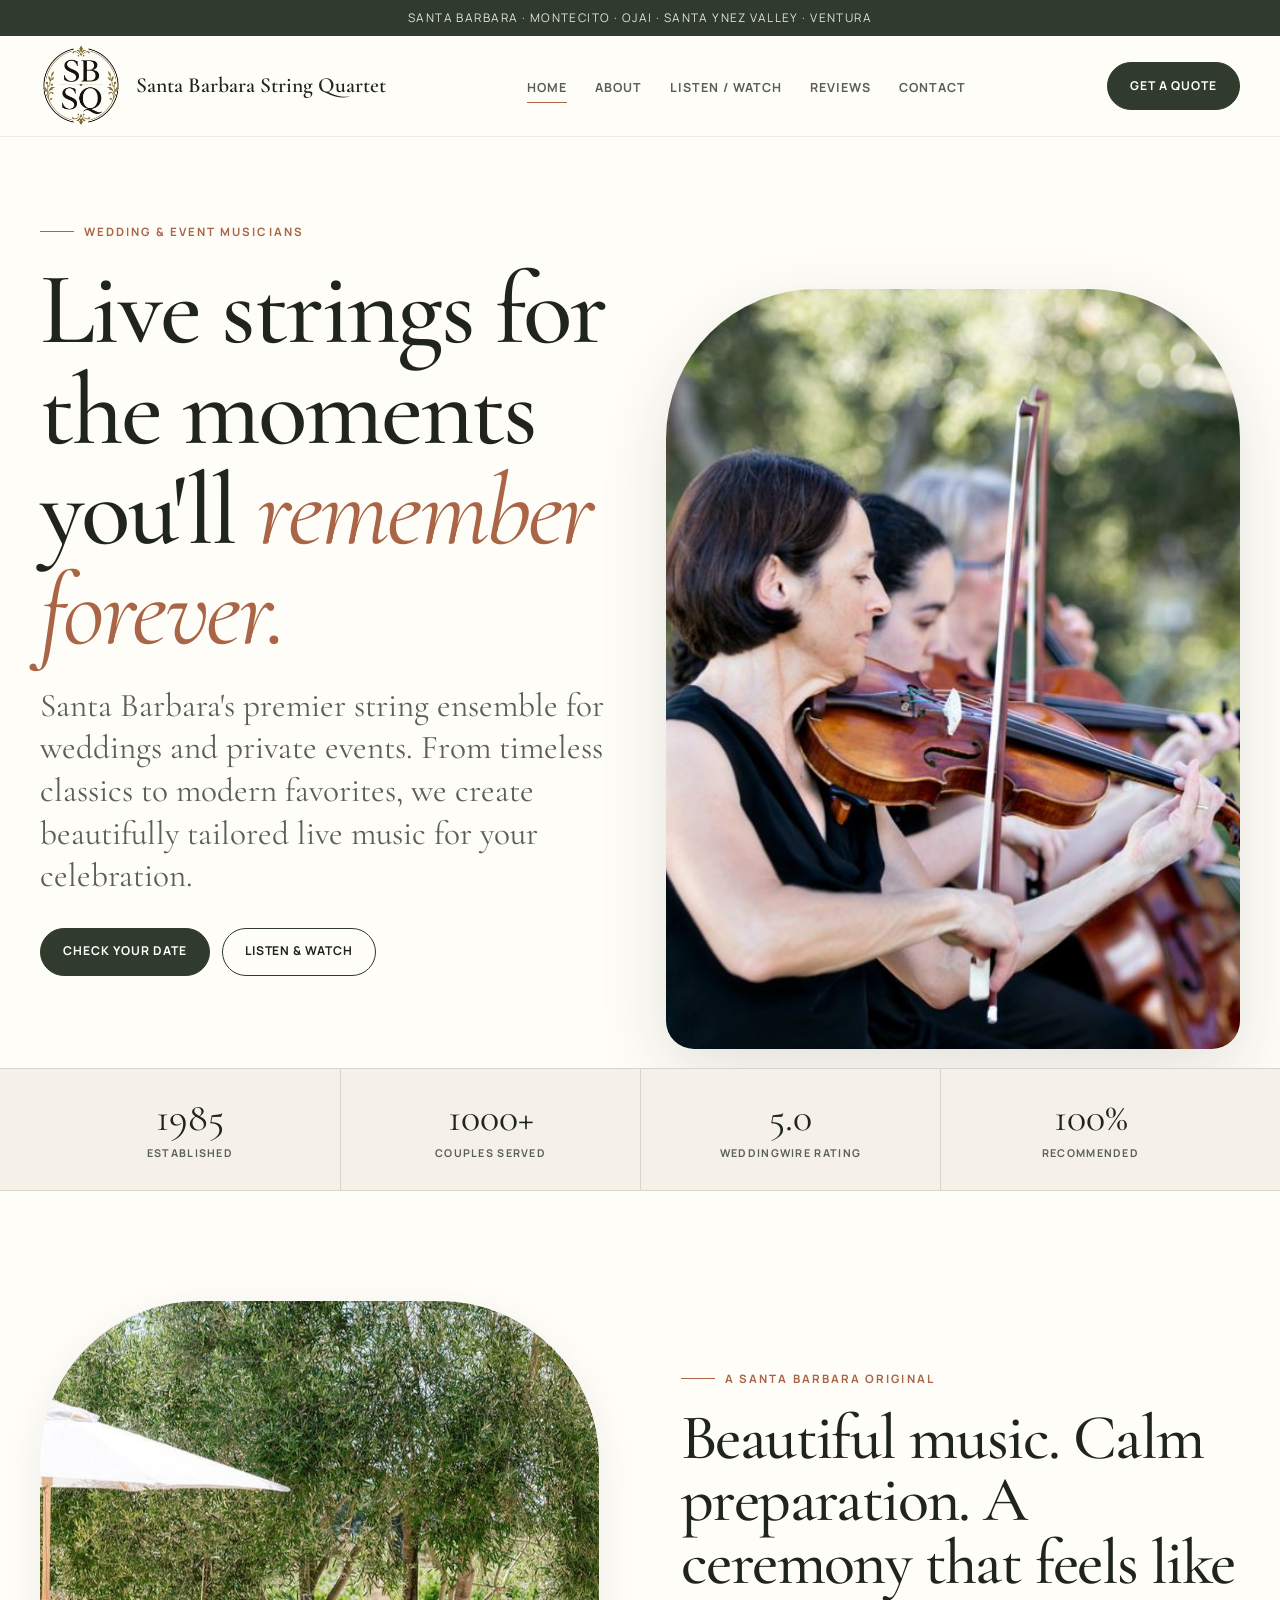
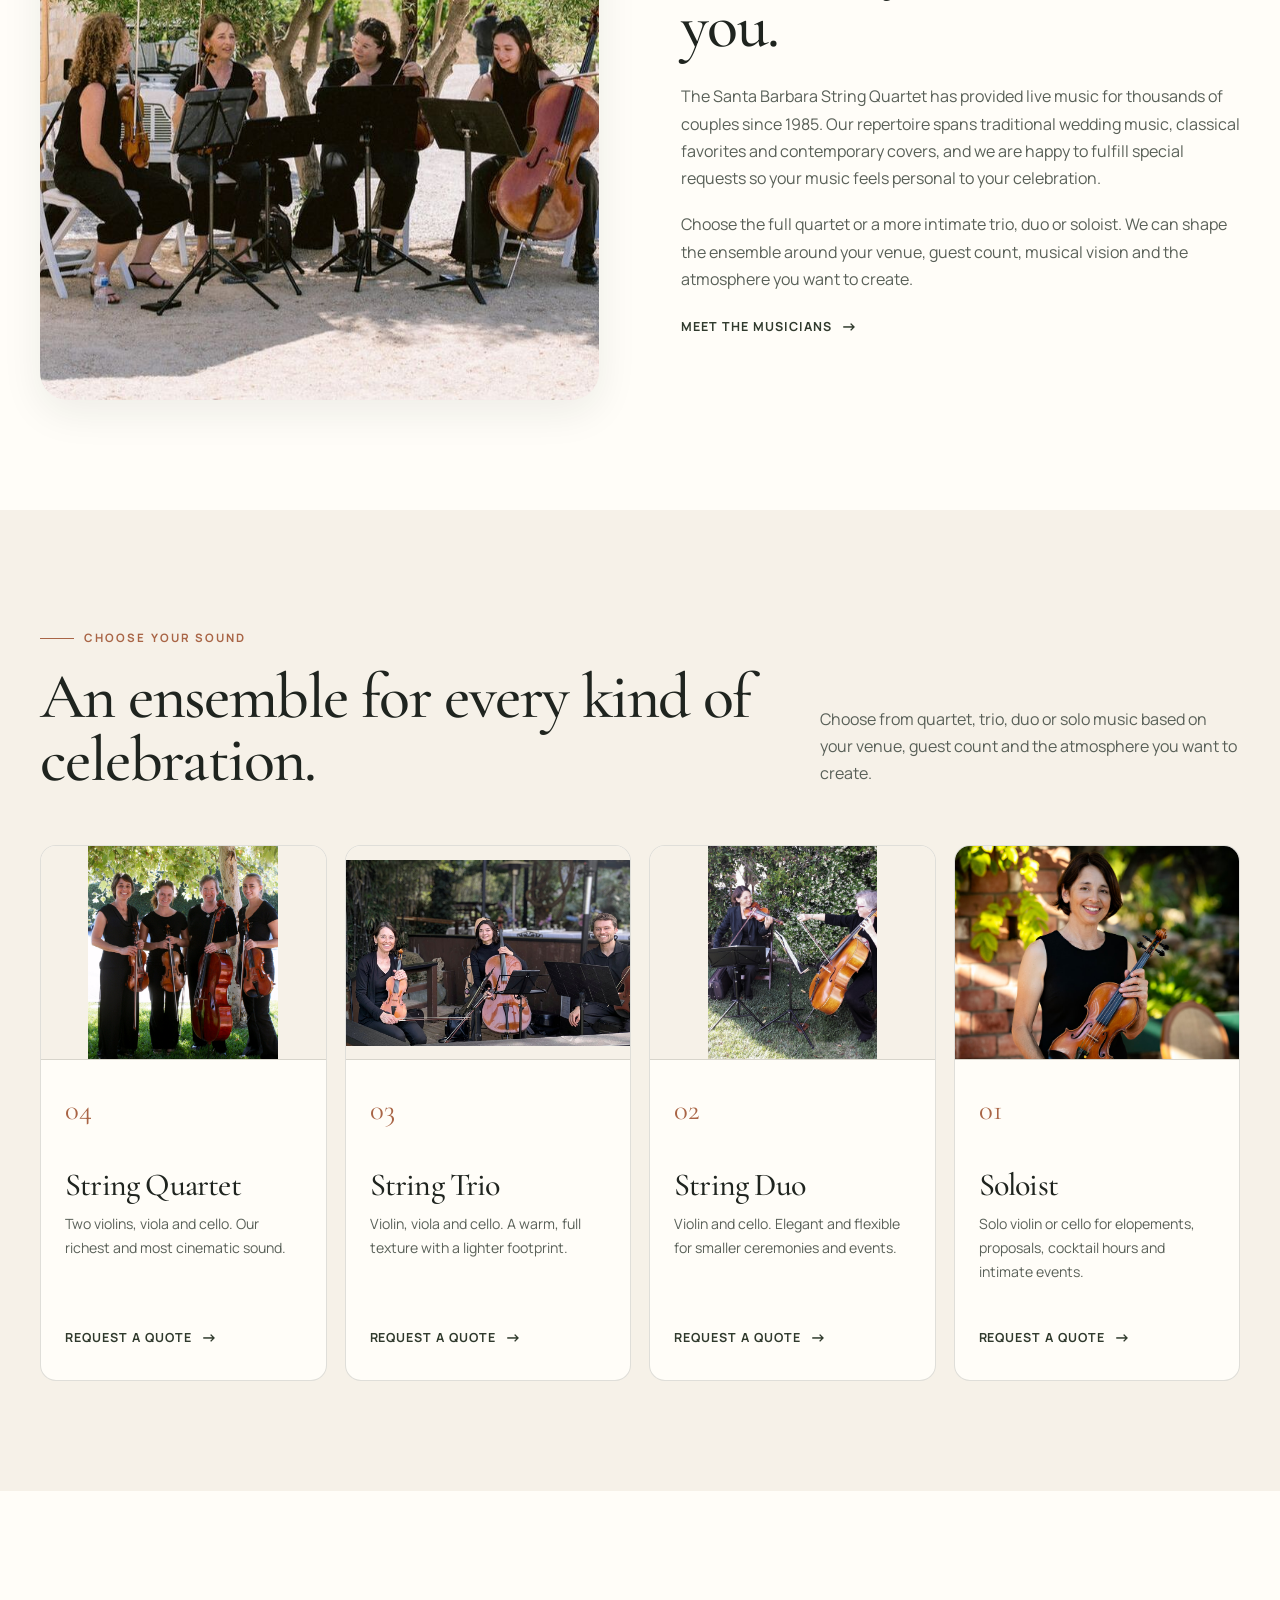
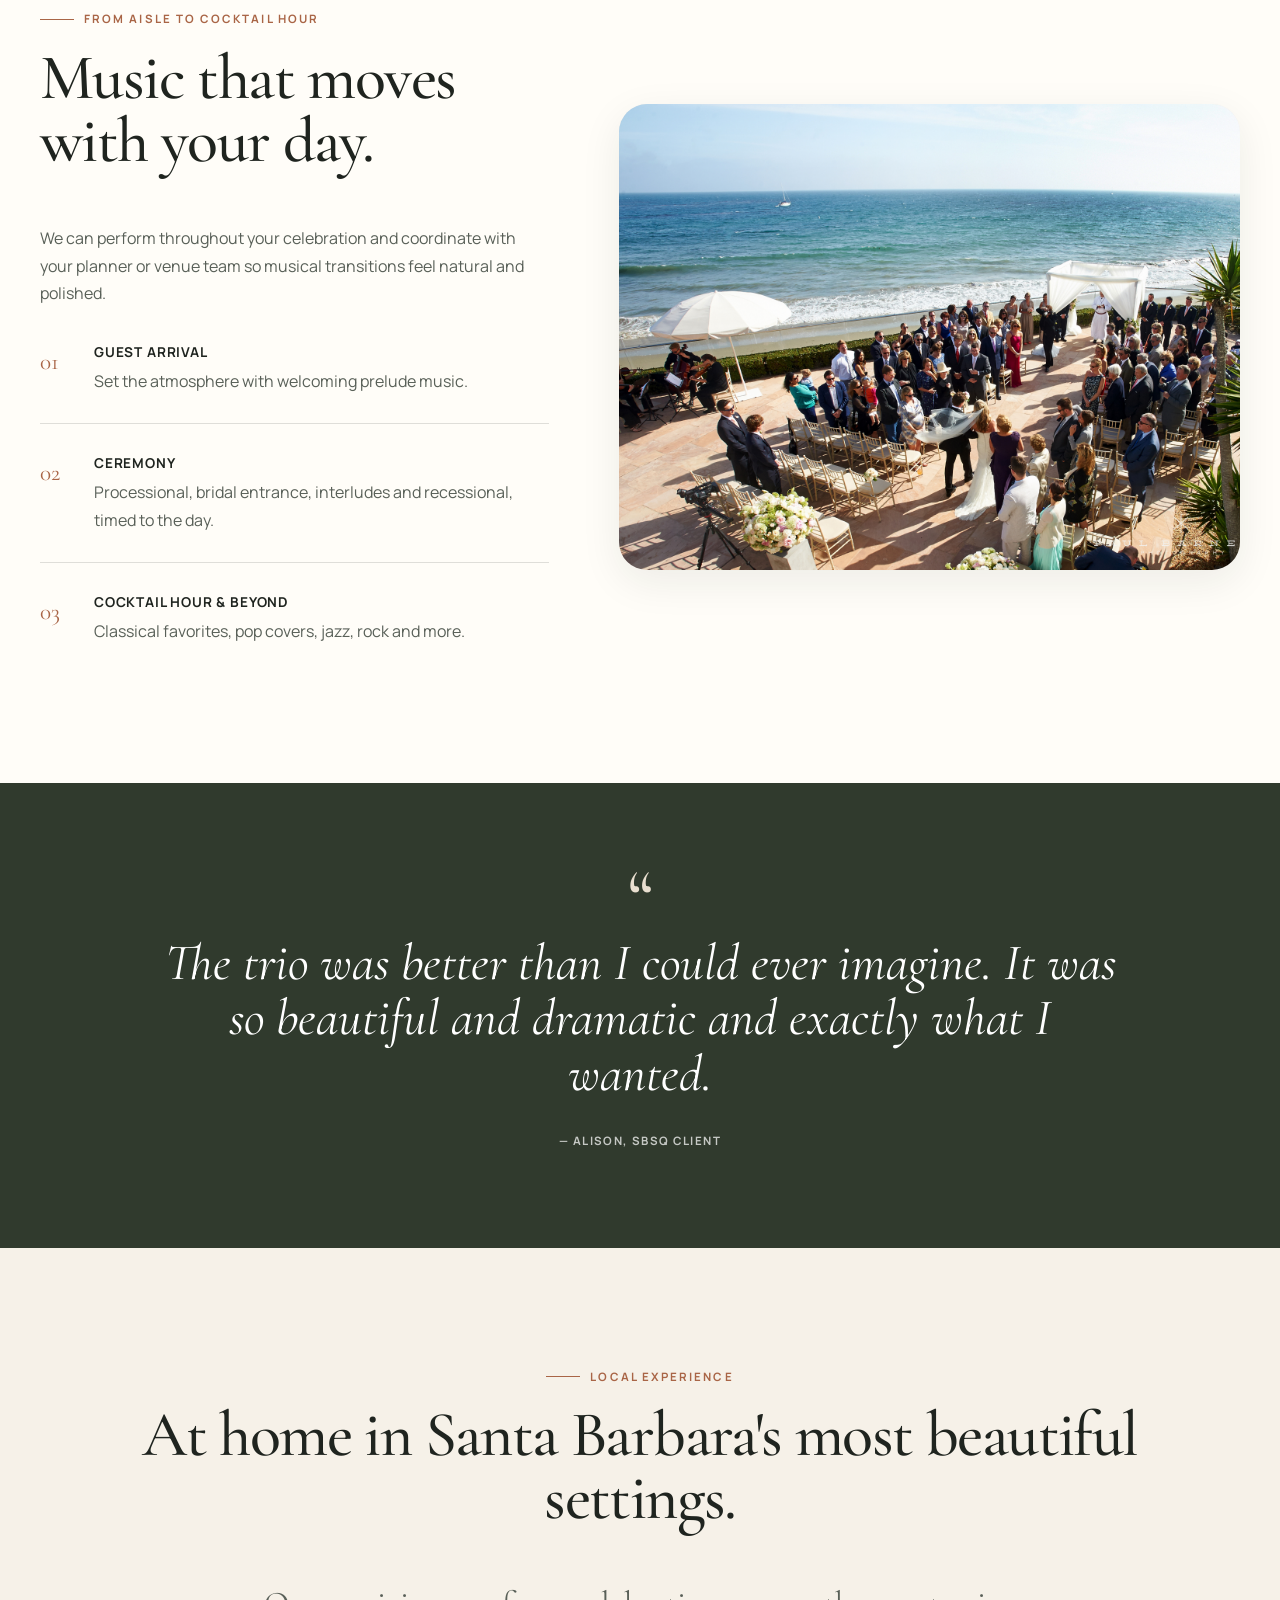
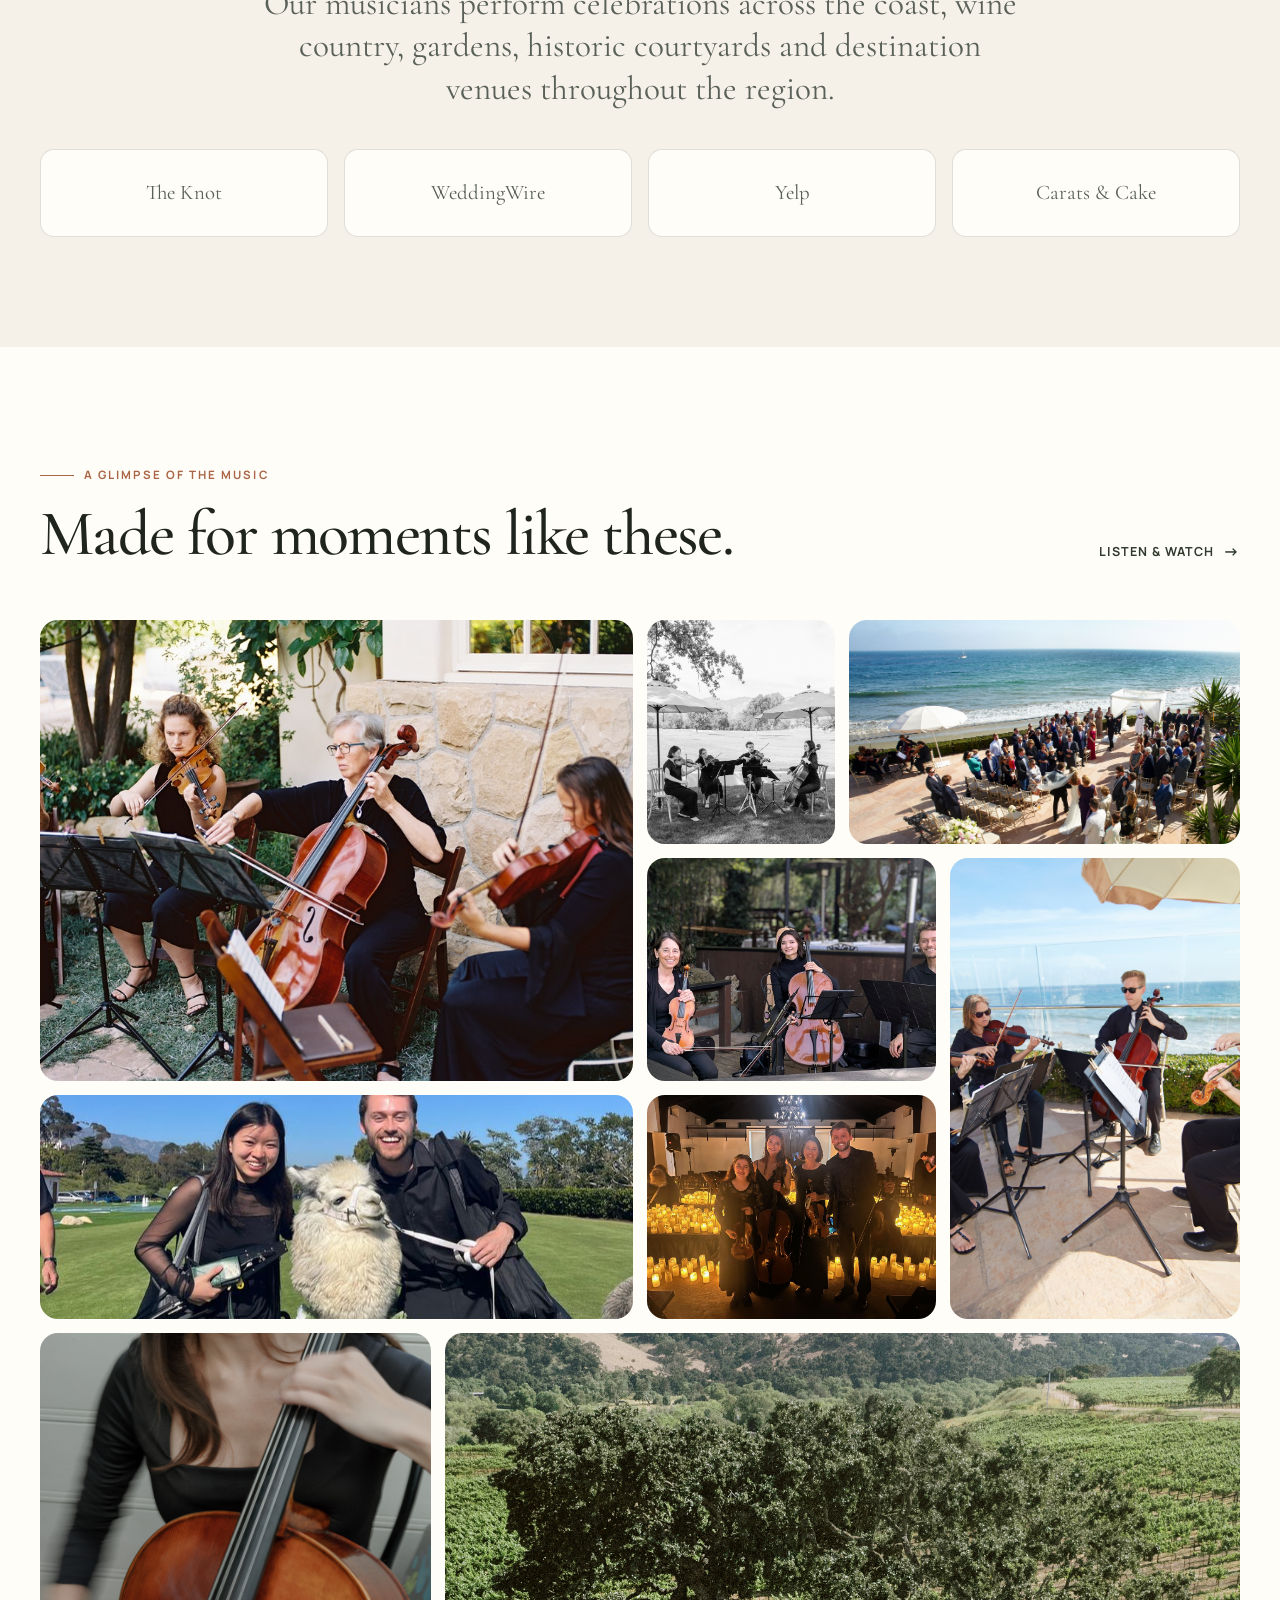
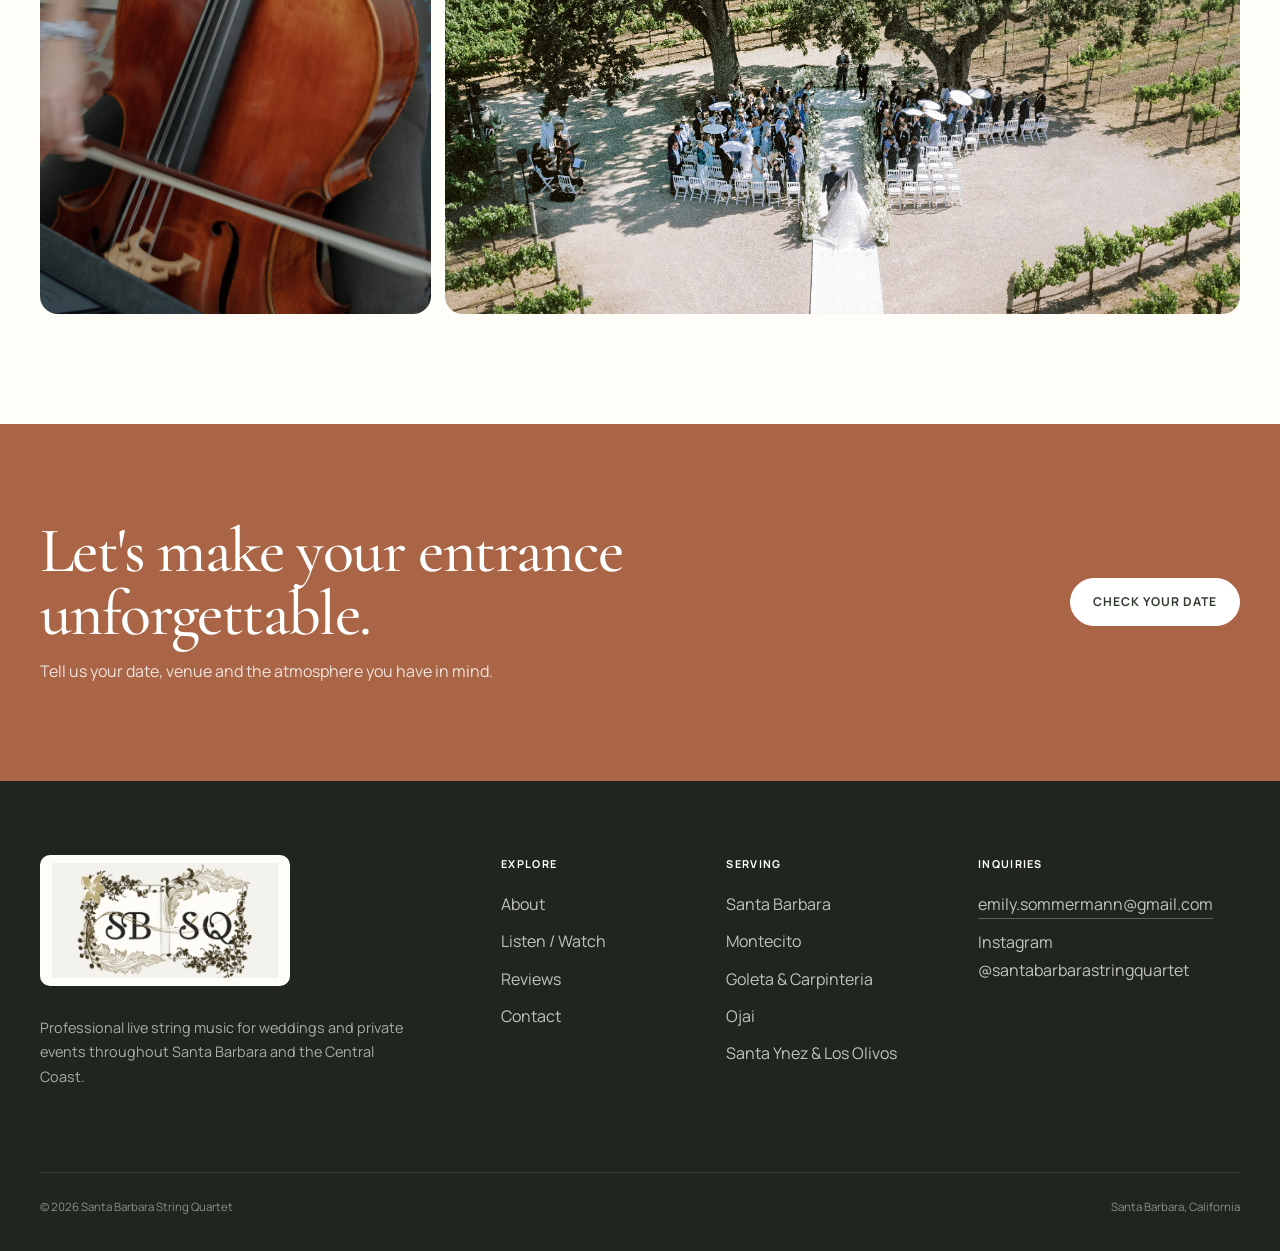
==== commit 235d1716: "Change image source from quartet-vineyard to quartet-leafy" ====
--- a/index.html
+++ b/index.html
@@ -621,7 +621,7 @@
             <div class="ensemble-card-photo">
 
               <img
-                src="assets/images/quartet-vineyard.jpg"
+                src="assets/images/quartet-leafy.jpg"
                 alt="Santa Barbara String Quartet"
                 loading="lazy"
               >
